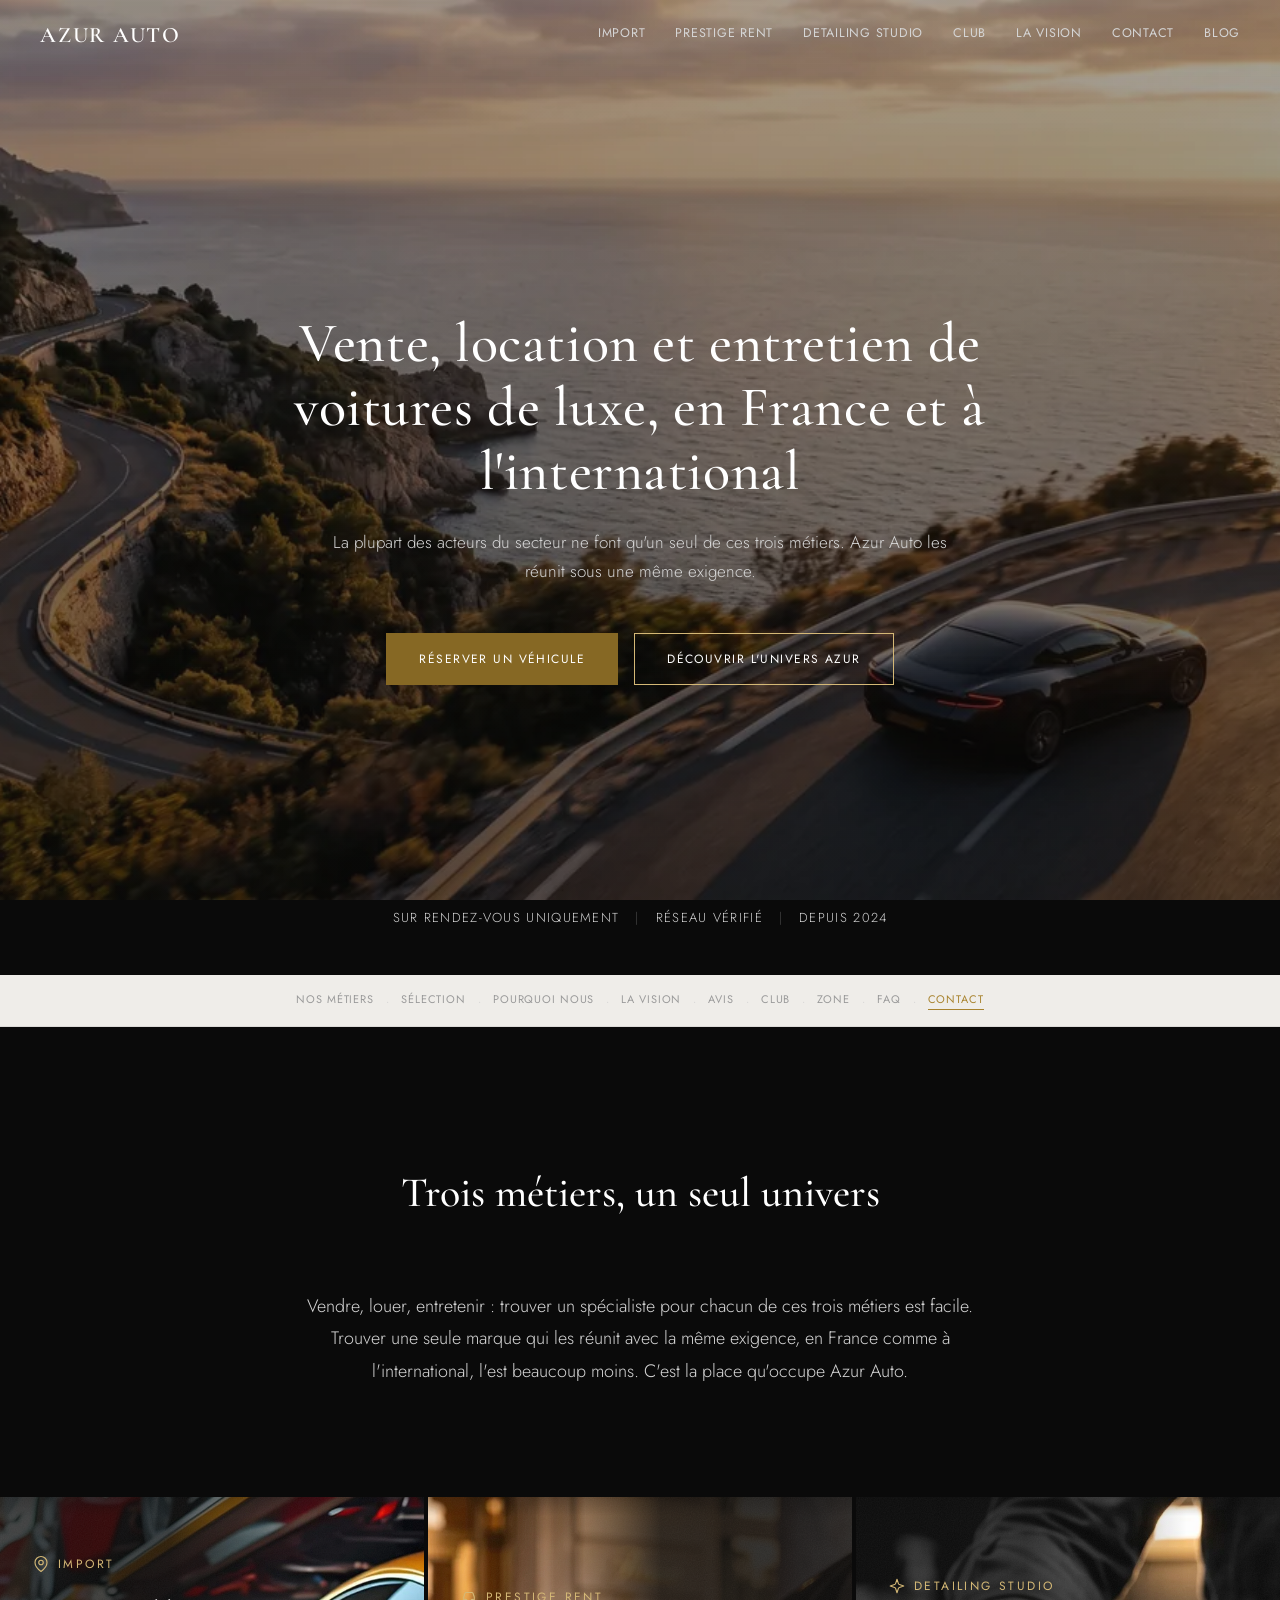
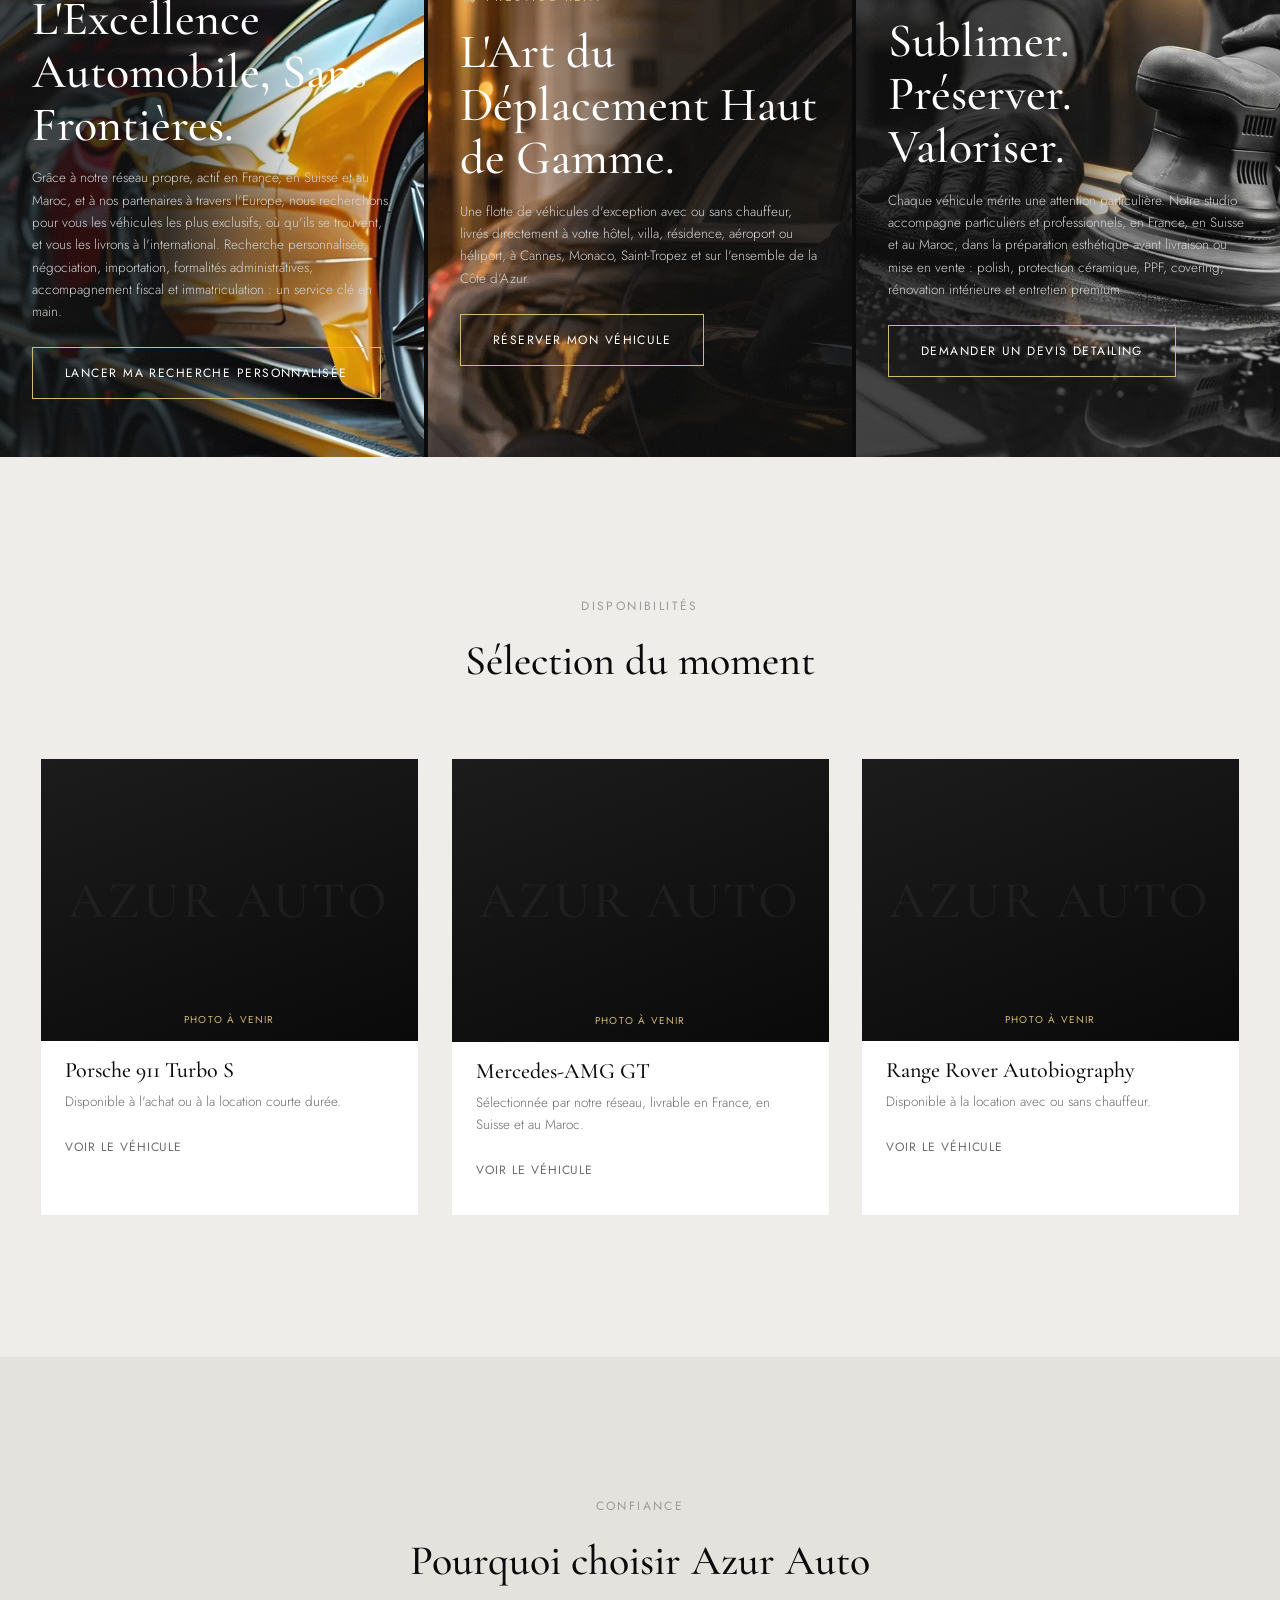
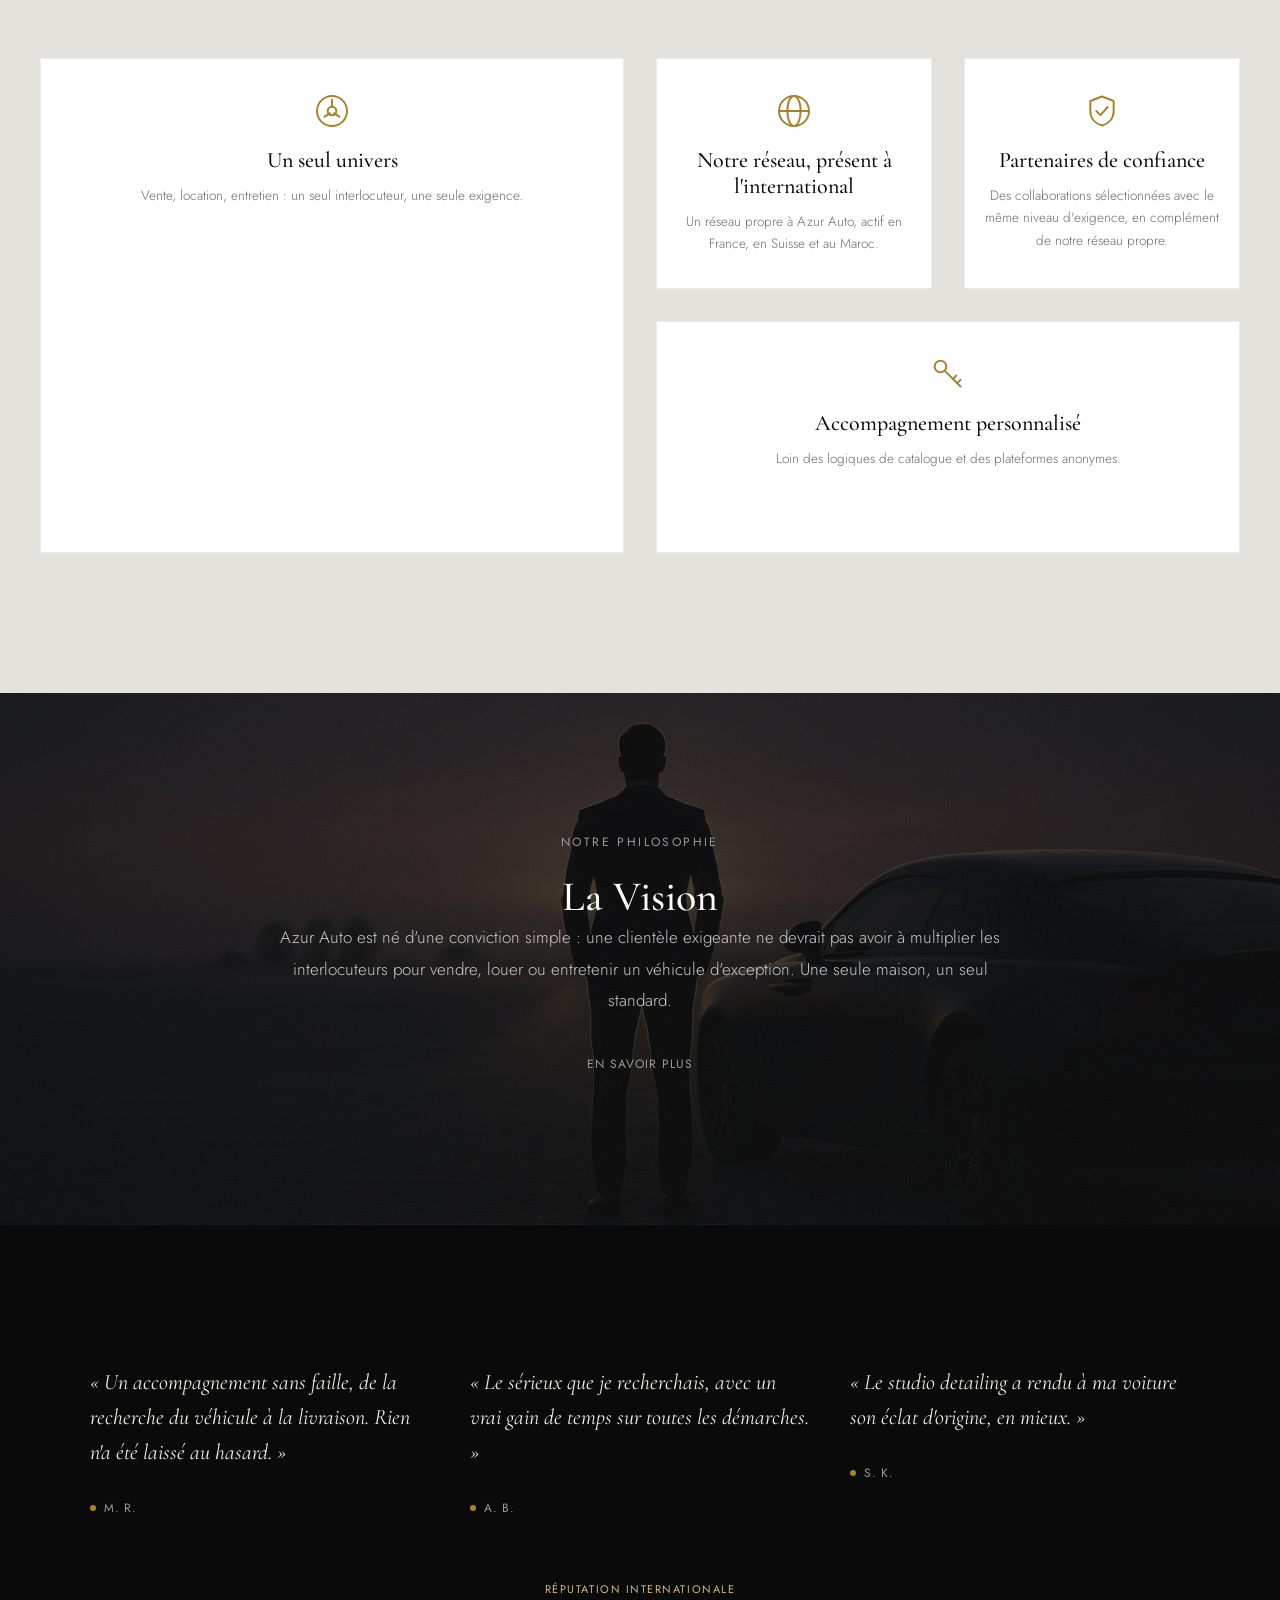
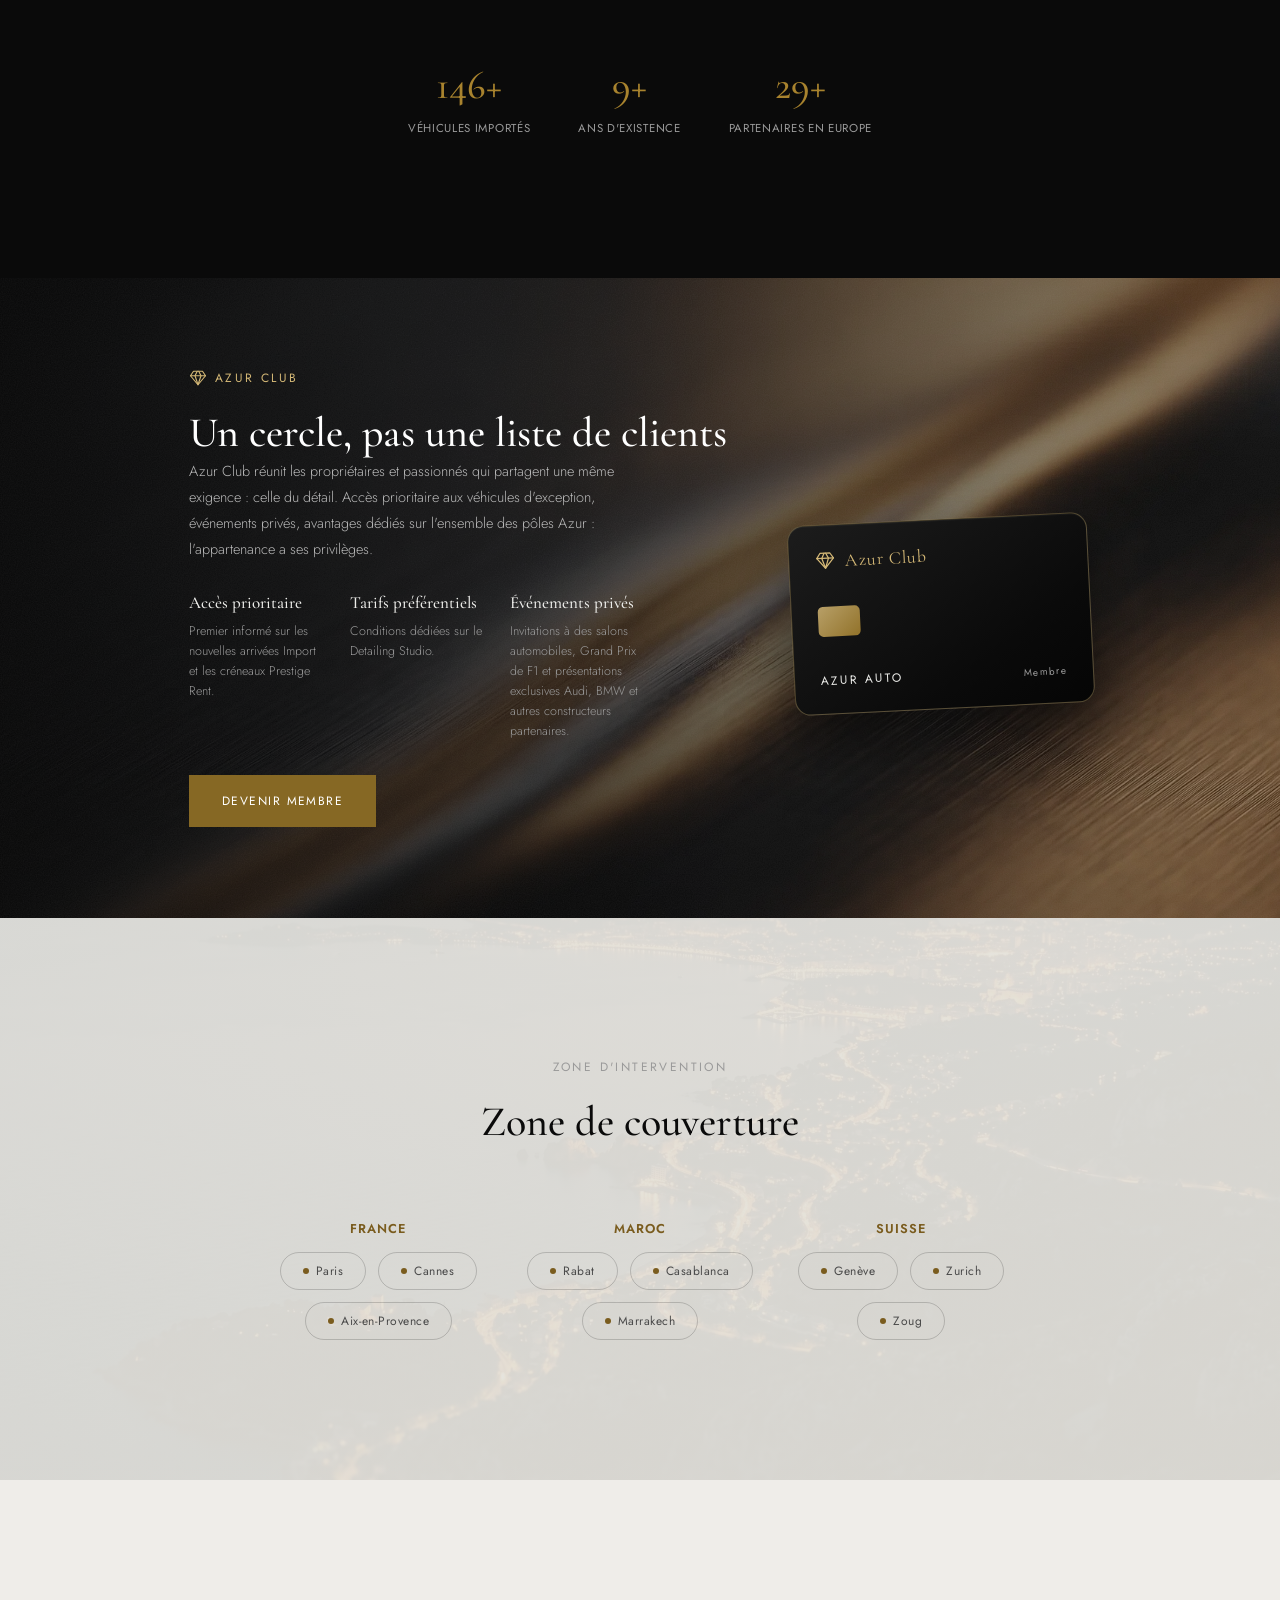
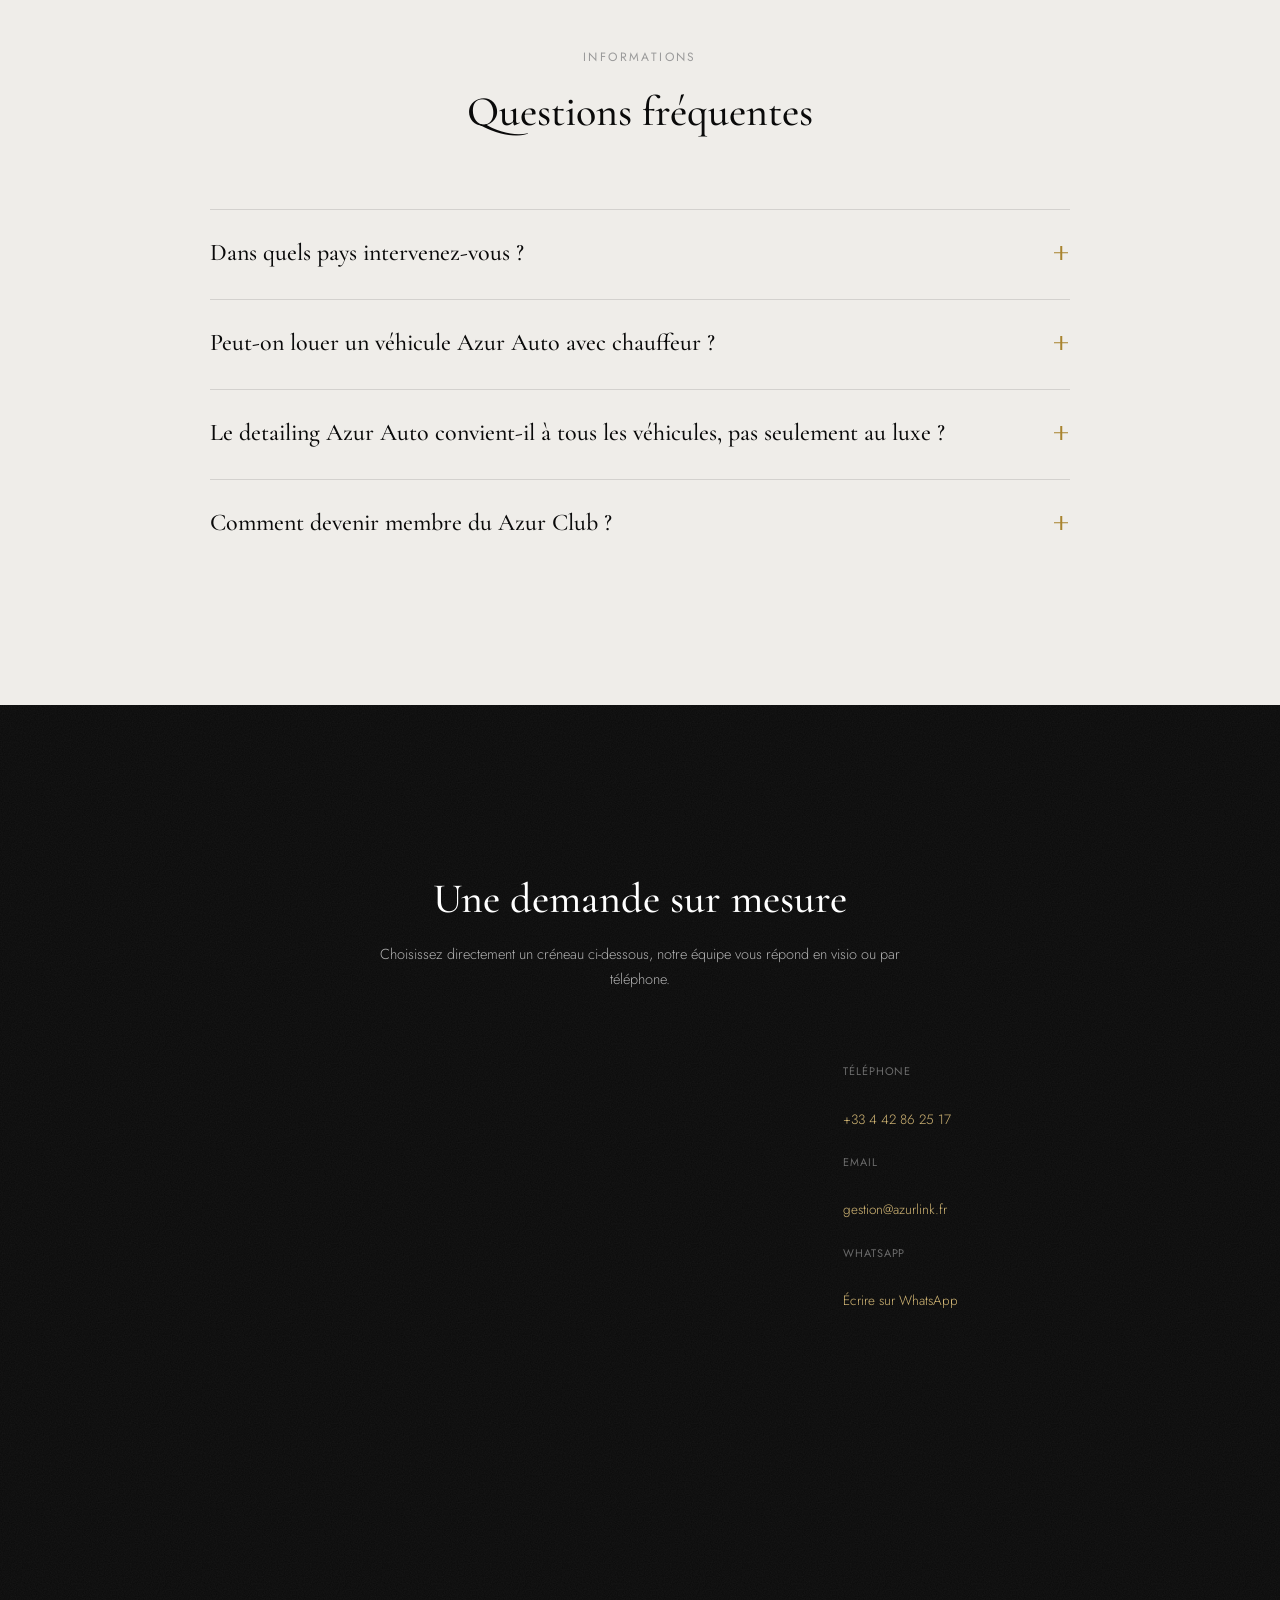
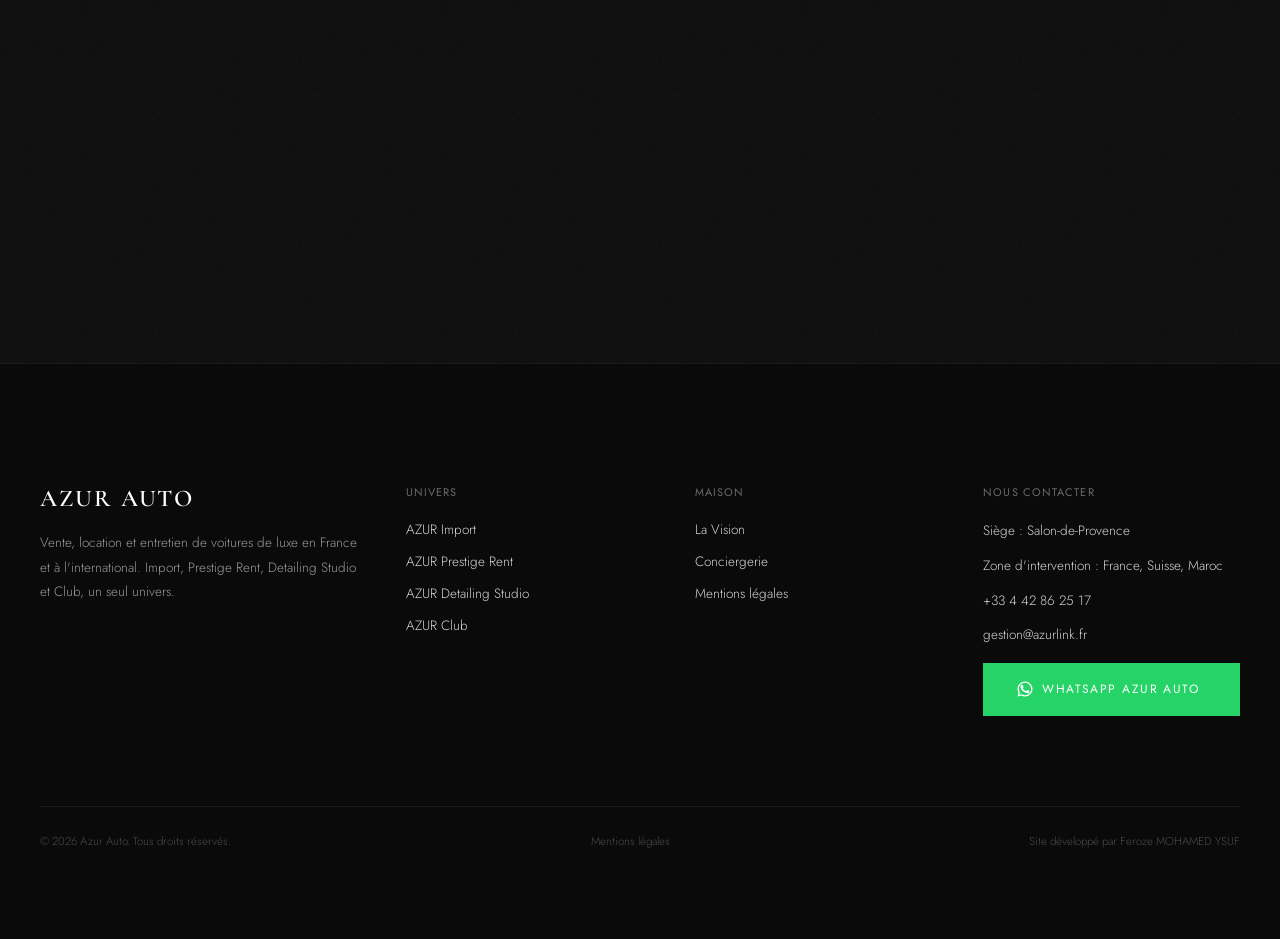
==== site/index.html @ e448a372 "Finalise la section Contact : FAQ, Calendly, structure - Contact.html : corrige la FAQ (HTML + JSON-" ====
<!DOCTYPE html>
<html lang="fr">
<head>
<!-- Google Tag Manager -->
<!-- TODO: remplacer GTM-XXXXXXX par le vrai ID de conteneur une fois le compte GTM créé (voir Phase 5 du document de finalisation) -->
<script>(function(w,d,s,l,i){w[l]=w[l]||[];w[l].push({'gtm.start':
new Date().getTime(),event:'gtm.js'});var f=d.getElementsByTagName(s)[0],
j=d.createElement(s),dl=l!='dataLayer'?'&l='+l:'';j.async=true;j.src=
'https://www.googletagmanager.com/gtm.js?id='+i+dl;f.parentNode.insertBefore(j,f);
})(window,document,'script','dataLayer','GTM-XXXXXXX');</script>
<!-- End Google Tag Manager -->
<meta charset="utf-8">
<meta name="viewport" content="width=device-width, initial-scale=1">
<title>Vente, Location, Detailing Auto de Luxe International | Azur Auto</title>
<meta name="description" content="Azur Auto réunit vente, location et detailing de voitures de luxe en France, en Suisse et au Maroc. Un seul univers, une exigence.">
<!-- TODO: remplacer par le vrai domaine une fois acquis (actuellement l'URL GitHub Pages) -->
<link rel="canonical" href="https://zafrry.github.io/Azur_Auto_Site/">
<meta property="og:type" content="website">
<meta property="og:title" content="Vente, Location, Detailing Auto de Luxe International | Azur Auto">
<meta property="og:description" content="Azur Auto réunit vente, location et detailing de voitures de luxe en France, en Suisse et au Maroc. Un seul univers, une exigence.">
<meta property="og:url" content="https://zafrry.github.io/Azur_Auto_Site/">
<!-- TODO: remplacer par le vrai visuel une fois disponible -->
<meta property="og:image" content="https://zafrry.github.io/Azur_Auto_Site/assets/img/og-cover.webp">
<meta name="twitter:card" content="summary_large_image">
<meta name="twitter:title" content="Vente, Location, Detailing Auto de Luxe International | Azur Auto">
<meta name="twitter:description" content="Azur Auto réunit vente, location et detailing de voitures de luxe en France, en Suisse et au Maroc. Un seul univers, une exigence.">
<meta name="twitter:image" content="https://zafrry.github.io/Azur_Auto_Site/assets/img/og-cover.webp">
<link rel="icon" href="./favicon.ico" sizes="any">
<link rel="icon" type="image/png" sizes="32x32" href="./favicon-32x32.png">
<link rel="icon" type="image/png" sizes="16x16" href="./favicon-16x16.png">
<link rel="apple-touch-icon" sizes="180x180" href="./apple-touch-icon.png">

<!-- préconnexion Calendly : le widget de prise de RDV plus bas sur la page
     est chargé paresseusement (voir main.js), mais établir la connexion tôt
     réduit la latence perçue au moment où il se charge réellement -->
<link rel="preconnect" href="https://assets.calendly.com">
<link rel="preconnect" href="https://calendly.com">
<link rel="preconnect" href="https://fonts.googleapis.com">
<link rel="preconnect" href="https://fonts.gstatic.com" crossorigin>
<link rel="preload" as="style" href="https://fonts.googleapis.com/css2?family=Cormorant+Garamond:wght@400;500;600&family=Jost:wght@300;400;500&display=swap">
<link href="https://fonts.googleapis.com/css2?family=Cormorant+Garamond:wght@400;500;600&family=Jost:wght@300;400;500&display=swap" rel="stylesheet" media="print" onload="this.media='all'">
<noscript><link href="https://fonts.googleapis.com/css2?family=Cormorant+Garamond:wght@400;500;600&family=Jost:wght@300;400;500&display=swap" rel="stylesheet"></noscript>
<link rel="stylesheet" href="./css/styles.css">
<!-- TODO: replace url and sameAs with the real domain and social profiles once available -->
<script type="application/ld+json">
{
  "@context": "https://schema.org",
  "@graph": [
    {
      "@type": "Organization",
      "name": "Azur Auto",
      "url": "https://zafrry.github.io/Azur_Auto_Site/",
      "areaServed": [
        { "@type": "Country", "name": "France" },
        { "@type": "Country", "name": "Suisse" },
        { "@type": "Country", "name": "Maroc" }
      ],
      "telephone": "+33442862517",
      "email": "gestion@azurlink.fr",
      "sameAs": []
    },
    {
      "@type": "Service",
      "name": "Import et vente de voitures de luxe",
      "provider": { "@type": "Organization", "name": "Azur Auto" },
      "areaServed": ["France", "Suisse", "Maroc"]
    },
    {
      "@type": "Service",
      "name": "Location de voitures de luxe",
      "provider": { "@type": "Organization", "name": "Azur Auto" },
      "areaServed": ["France", "Suisse", "Maroc"]
    },
    {
      "@type": "Service",
      "name": "Detailing et protection céramique automobile",
      "provider": { "@type": "Organization", "name": "Azur Auto" },
      "areaServed": ["France", "Suisse", "Maroc"]
    },
    {
      "@type": "FAQPage",
      "mainEntity": [
        {
          "@type": "Question",
          "name": "Dans quels pays intervenez-vous ?",
          "acceptedAnswer": { "@type": "Answer", "text": "Nous intervenons en France, en Suisse et au Maroc. Mais nous pouvons livrer les véhicules dans n'importe quel pays." }
        },
        {
          "@type": "Question",
          "name": "Peut-on louer un véhicule Azur Auto avec chauffeur ?",
          "acceptedAnswer": { "@type": "Answer", "text": "Oui, la flotte Prestige Rent est disponible avec ou sans chauffeur, livrée directement à votre hôtel, villa, résidence, aéroport ou héliport." }
        },
        {
          "@type": "Question",
          "name": "Le detailing Azur Auto convient-il à tous les véhicules, pas seulement au luxe ?",
          "acceptedAnswer": { "@type": "Answer", "text": "Oui, le studio accompagne aussi bien les particuliers que les professionnels, sur tout type de véhicule, pour la préparation esthétique avant vente ou simplement l'entretien premium." }
        },
        {
          "@type": "Question",
          "name": "Comment devenir membre du Azur Club ?",
          "acceptedAnswer": { "@type": "Answer", "text": "En contactant Azur Auto directement. L'adhésion donne accès à des événements privés, essais exclusifs et avantages partenaires réservés aux membres." }
        }
      ]
    }
  ]
}
</script>
</head>
<body class="page-home">
<!-- Google Tag Manager (noscript) -->
<noscript><iframe src="https://www.googletagmanager.com/ns.html?id=GTM-XXXXXXX" height="0" width="0" style="display:none;visibility:hidden"></iframe></noscript>
<!-- End Google Tag Manager (noscript) -->

<!-- HEADER -->
<header class="site-header" id="site-header">
  <div class="site-header__bar">
    <a href="./index.html" class="site-header__logo">AZUR AUTO</a>

    <nav class="site-header__nav" id="site-nav">
      <a href="./Import.html" class="site-header__link">Import</a>
      <a href="./Prestige-Rent.html" class="site-header__link">Prestige Rent</a>
      <a href="./Detailing-Studio.html" class="site-header__link">Detailing Studio</a>
      <a href="./Club.html" class="site-header__link">Club</a>
      <a href="./La-Vision.html" class="site-header__link">La Vision</a>
      <a href="./Contact.html" class="site-header__link">Contact</a>
      <a href="./blog/index.html" class="site-header__link">Blog</a>
    </nav>

    <button class="site-header__burger" id="burger-btn" aria-label="Menu" aria-expanded="false">
      <span></span><span></span><span></span>
    </button>
  </div>

  <div class="site-header__mobile-menu" id="mobile-menu">
    <a href="./Import.html">Import</a>
    <a href="./Prestige-Rent.html">Prestige Rent</a>
    <a href="./Detailing-Studio.html">Detailing Studio</a>
    <a href="./Club.html">Club</a>
    <a href="./La-Vision.html">La Vision</a>
    <a href="./Contact.html">Contact</a>
    <a href="./blog/index.html">Blog</a>
  </div>
</header>

<main>

  <!-- HERO -->
  <section class="hero" id="hero">
    <div class="hero__bg">
      <picture>
        <source media="(max-width: 767px)" srcset="./assets/img/hero-mobile.webp">
        <source media="(max-width: 1439px)" srcset="./assets/img/hero-tablet.webp">
        <img src="./assets/img/hero-desktop.webp" alt="Supercar sur une route côtière au coucher du soleil, Côte d'Azur" class="hero__img">
      </picture>
    </div>
    <div class="hero__scrim"></div>
    <div class="hero__content">
      <h1 class="hero__title">Vente, location et entretien de voitures de luxe, en France et à l'international</h1>
      <p class="hero__subtitle">La plupart des acteurs du secteur ne font qu'un seul de ces trois métiers. Azur Auto les réunit sous une même exigence.</p>
      <div class="hero__cta-group">
        <!-- TODO: à trancher avec Badr — cible "Réserver un véhicule" vers Prestige Rent (par défaut) ou remplacer par "Nous contacter" → Contact.html si l'Import est prioritaire -->
        <a href="./Prestige-Rent.html" class="btn btn--primary">Réserver un véhicule</a>
        <a href="#poles" class="btn btn--outline-gold">Découvrir l'univers AZUR</a>
      </div>
    </div>
  </section>

  <!-- RÉASSURANCE -->
  <section class="reassurance">
    <div class="reassurance__bar">
      <span>Sur rendez-vous uniquement</span>
      <span class="reassurance__sep">|</span>
      <span>Réseau vérifié</span>
      <span class="reassurance__sep">|</span>
      <span>Depuis 2024</span>
    </div>
  </section>

  <!-- SOUS-NAVIGATION -->
  <nav class="subnav" aria-label="Navigation de la page d'accueil">
    <div class="subnav__list">
      <a href="#poles" class="subnav__link">Nos métiers</a>
      <span class="subnav__sep" aria-hidden="true">·</span>
      <a href="#selection" class="subnav__link">Sélection</a>
      <span class="subnav__sep" aria-hidden="true">·</span>
      <a href="#pourquoi" class="subnav__link">Pourquoi nous</a>
      <span class="subnav__sep" aria-hidden="true">·</span>
      <a href="#vision" class="subnav__link">La Vision</a>
      <span class="subnav__sep" aria-hidden="true">·</span>
      <a href="#avis" class="subnav__link">Avis</a>
      <span class="subnav__sep" aria-hidden="true">·</span>
      <a href="#club" class="subnav__link">Club</a>
      <span class="subnav__sep" aria-hidden="true">·</span>
      <a href="#couverture" class="subnav__link">Zone</a>
      <span class="subnav__sep" aria-hidden="true">·</span>
      <a href="#faq" class="subnav__link">FAQ</a>
      <span class="subnav__sep" aria-hidden="true">·</span>
      <a href="#contact" class="subnav__link">Contact</a>
    </div>
  </nav>

  <!-- 3 MÉTIERS : CARROUSEL AUTOMATIQUE -->
  <div id="poles">

    <section class="poles-intro" data-reveal data-reveal-variant="fade-up">
      <div class="section-inner">
        <div class="section-head">
          <h2 class="section-title">Trois métiers, un seul univers</h2>
        </div>
        <p class="poles-intro__text">Vendre, louer, entretenir : trouver un spécialiste pour chacun de ces trois métiers est facile. Trouver une seule marque qui les réunit avec la même exigence, en France comme à l'international, l'est beaucoup moins. C'est la place qu'occupe Azur Auto.</p>
      </div>
    </section>

    <div class="poles-carousel" id="poles-carousel">
      <div class="poles-carousel-viewport">
       <div class="poles-carousel-track" id="poles-carousel-track">

        <section class="pole pole--left">
          <div class="pole__bg">
            <picture>
              <source media="(max-width: 767px)" srcset="./assets/img/import-mobile.webp">
              <img src="./assets/img/import-desktop.webp" alt="Supercar sous housse dans un showroom d'import Azur Auto" class="pole__bg-img" loading="lazy">
            </picture>
          </div>
          <div class="pole__scrim pole__scrim--left"></div>
          <div class="pole__row pole__row--start">
            <div class="pole__content">
              <div class="kicker kicker--gold kicker--icon">
                <svg class="kicker-icon" viewBox="0 0 24 24" fill="none" stroke="currentColor" stroke-width="1.5" stroke-linecap="round" stroke-linejoin="round" aria-hidden="true"><path d="M20 10c0 6-8 12-8 12s-8-6-8-12a8 8 0 0 1 16 0Z"/><circle cx="12" cy="10" r="3"/></svg>
                <span>Import</span>
              </div>
              <h3 class="pole__title">L'Excellence Automobile, Sans Frontières.</h3>
              <p class="pole__desc">Grâce à notre réseau propre, actif en France, en Suisse et au Maroc, et à nos partenaires à travers l'Europe, nous recherchons pour vous les véhicules les plus exclusifs, où qu'ils se trouvent, et vous les livrons à l'international. Recherche personnalisée, négociation, importation, formalités administratives, accompagnement fiscal et immatriculation : un service clé en main.</p>
              <a href="./Import.html" class="btn btn--outline-gold" data-gtm-cta="pole" data-gtm-pole="Import">Lancer ma recherche personnalisée</a>
            </div>
          </div>
        </section>

        <section class="pole pole--right">
          <div class="pole__bg">
            <picture>
              <source media="(max-width: 767px)" srcset="./assets/img/prestige-rent-mobile.webp">
              <img src="./assets/img/prestige-rent-desktop.webp" alt="Voiturier ouvrant la portière d'une berline de luxe devant un hôtel" class="pole__bg-img" loading="lazy">
            </picture>
          </div>
          <div class="pole__scrim pole__scrim--right pole__scrim--strong"></div>
          <div class="pole__row pole__row--end">
            <div class="pole__content">
              <div class="kicker kicker--gold kicker--icon">
                <svg class="kicker-icon" viewBox="0 0 24 24" fill="none" stroke="currentColor" stroke-width="1.5" stroke-linecap="round" stroke-linejoin="round" aria-hidden="true"><path d="M5 17h14v-5l-1.6-4.8A2 2 0 0 0 15.5 6h-7a2 2 0 0 0-1.9 1.2L5 12v5Z"/><circle cx="7.5" cy="17" r="1.8"/><circle cx="16.5" cy="17" r="1.8"/></svg>
                <span>Prestige Rent</span>
              </div>
              <h3 class="pole__title">L'Art du Déplacement Haut de Gamme.</h3>
              <p class="pole__desc">Une flotte de véhicules d'exception avec ou sans chauffeur, livrés directement à votre hôtel, villa, résidence, aéroport ou héliport, à Cannes, Monaco, Saint-Tropez et sur l'ensemble de la Côte d'Azur.</p>
              <a href="./Prestige-Rent.html" class="btn btn--outline-gold" data-gtm-cta="pole" data-gtm-pole="Prestige Rent">Réserver mon véhicule</a>
            </div>
          </div>
        </section>

        <section class="pole pole--left">
          <div class="pole__bg">
            <picture>
              <source media="(max-width: 767px)" srcset="./assets/img/detailing-mobile.webp">
              <img src="./assets/img/detailing-desktop.webp" alt="Polissage et protection céramique d'une carrosserie noire au Detailing Studio Azur Auto" class="pole__bg-img" loading="lazy">
            </picture>
          </div>
          <div class="pole__scrim pole__scrim--left"></div>
          <div class="pole__row pole__row--start">
            <div class="pole__content">
              <div class="kicker kicker--gold kicker--icon">
                <svg class="kicker-icon" viewBox="0 0 24 24" fill="none" stroke="currentColor" stroke-width="1.5" stroke-linecap="round" stroke-linejoin="round" aria-hidden="true"><path d="m12 3-1.9 5.8a2 2 0 0 1-1.3 1.3L3 12l5.8 1.9a2 2 0 0 1 1.3 1.3L12 21l1.9-5.8a2 2 0 0 1 1.3-1.3L21 12l-5.8-1.9a2 2 0 0 1-1.3-1.3Z"/></svg>
                <span>Detailing Studio</span>
              </div>
              <h3 class="pole__title">Sublimer. Préserver. Valoriser.</h3>
              <p class="pole__desc">Chaque véhicule mérite une attention particulière. Notre studio accompagne particuliers et professionnels, en France, en Suisse et au Maroc, dans la préparation esthétique avant livraison ou mise en vente : polish, protection céramique, PPF, covering, rénovation intérieure et entretien premium.</p>
              <a href="./Detailing-Studio.html" class="btn btn--outline-gold" data-gtm-cta="pole" data-gtm-pole="Detailing Studio">Demander un devis detailing</a>
            </div>
          </div>
        </section>

       </div>
       <button type="button" class="poles-carousel-arrow poles-carousel-arrow--prev" aria-label="Métier précédent">
         <svg viewBox="0 0 24 24" fill="none" stroke="currentColor" stroke-width="1.5" stroke-linecap="round" stroke-linejoin="round" aria-hidden="true"><path d="M15 18l-6-6 6-6"/></svg>
       </button>
       <button type="button" class="poles-carousel-arrow poles-carousel-arrow--next" aria-label="Métier suivant">
         <svg viewBox="0 0 24 24" fill="none" stroke="currentColor" stroke-width="1.5" stroke-linecap="round" stroke-linejoin="round" aria-hidden="true"><path d="M9 18l6-6-6-6"/></svg>
       </button>
      </div>
      <div class="poles-carousel-dots" id="poles-carousel-dots" role="group" aria-label="Navigation entre les trois métiers">
        <button type="button" class="poles-carousel-dot is-active" aria-label="Import" aria-current="true"></button>
        <button type="button" class="poles-carousel-dot" aria-label="Prestige Rent" aria-current="false"></button>
        <button type="button" class="poles-carousel-dot" aria-label="Detailing Studio" aria-current="false"></button>
      </div>
    </div>

  </div>

  <!-- SÉLECTION DU MOMENT -->
  <!-- TODO: véhicules, descriptions et liens placeholder, à remplacer par le stock réel -->
  <section class="fleet" id="selection" data-reveal data-reveal-variant="fade-up">
    <div class="section-inner">
      <div class="section-head">
        <div class="kicker kicker--gray">Disponibilités</div>
        <h2 class="section-title">Sélection du moment</h2>
      </div>
      <div class="fleet__grid">
        <div class="fleet__card">
          <div class="fleet__image"><div class="img-placeholder" data-caption="Photo à venir"></div></div>
          <h3 class="fleet__title">Porsche 911 Turbo S</h3>
          <p class="fleet__desc">Disponible à l'achat ou à la location courte durée.</p>
          <a href="./Import.html" class="btn--tertiary">Voir le véhicule</a>
        </div>
        <div class="fleet__card">
          <div class="fleet__image"><div class="img-placeholder" data-caption="Photo à venir"></div></div>
          <h3 class="fleet__title">Mercedes-AMG GT</h3>
          <p class="fleet__desc">Sélectionnée par notre réseau, livrable en France, en Suisse et au Maroc.</p>
          <a href="./Import.html" class="btn--tertiary">Voir le véhicule</a>
        </div>
        <div class="fleet__card">
          <div class="fleet__image"><div class="img-placeholder" data-caption="Photo à venir"></div></div>
          <h3 class="fleet__title">Range Rover Autobiography</h3>
          <p class="fleet__desc">Disponible à la location avec ou sans chauffeur.</p>
          <a href="./Prestige-Rent.html" class="btn--tertiary">Voir le véhicule</a>
        </div>
      </div>
    </div>
  </section>

  <!-- POURQUOI AZUR -->
  <section class="why" id="pourquoi" data-reveal data-reveal-variant="fade-up">
    <div class="section-inner">
      <div class="section-head">
        <div class="kicker kicker--gray">Confiance</div>
        <h2 class="section-title">Pourquoi choisir Azur Auto</h2>
      </div>
      <div class="why__grid">
        <div class="why__item">
          <span class="why__icon" role="img" aria-label="Un seul univers">
            <svg viewBox="0 0 24 24" fill="none" stroke="currentColor" stroke-width="1.2" stroke-linecap="round" stroke-linejoin="round" aria-hidden="true"><circle cx="12" cy="12" r="9"/><circle cx="12" cy="12" r="2.6"/><path d="M12 5.2v4M7.6 15.4l3.1-2M16.4 15.4l-3.1-2"/></svg>
          </span>
          <h3 class="why__title">Un seul univers</h3>
          <p class="why__desc">Vente, location, entretien : un seul interlocuteur, une seule exigence.</p>
        </div>
        <div class="why__item">
          <span class="why__icon" role="img" aria-label="Notre réseau, présent à l'international">
            <svg viewBox="0 0 24 24" fill="none" stroke="currentColor" stroke-width="1.2" stroke-linecap="round" stroke-linejoin="round" aria-hidden="true"><circle cx="12" cy="12" r="9"/><ellipse cx="12" cy="12" rx="4" ry="9"/><line x1="3" y1="12" x2="21" y2="12"/></svg>
          </span>
          <h3 class="why__title">Notre réseau, présent à l'international</h3>
          <p class="why__desc">Un réseau propre à Azur Auto, actif en France, en Suisse et au Maroc.</p>
        </div>
        <div class="why__item">
          <span class="why__icon" role="img" aria-label="Partenaires de confiance">
            <svg viewBox="0 0 24 24" fill="none" stroke="currentColor" stroke-width="1.2" stroke-linecap="round" stroke-linejoin="round" aria-hidden="true"><path d="M12 3.3 19 6v6c0 4.6-3 7.6-7 8.7-4-1.1-7-4.1-7-8.7V6l7-2.7z"/><path d="m8.6 12 2.5 2.5 4.3-4.9"/></svg>
          </span>
          <h3 class="why__title">Partenaires de confiance</h3>
          <p class="why__desc">Des collaborations sélectionnées avec le même niveau d'exigence, en complément de notre réseau propre.</p>
        </div>
        <div class="why__item">
          <span class="why__icon" role="img" aria-label="Accompagnement personnalisé">
            <svg viewBox="0 0 24 24" fill="none" stroke="currentColor" stroke-width="1.2" stroke-linecap="round" stroke-linejoin="round" aria-hidden="true"><circle cx="7.5" cy="7.5" r="3.5"/><line x1="10" y1="10" x2="19.5" y2="19.5"/><line x1="15" y1="15" x2="17" y2="13"/><line x1="17.5" y1="17.5" x2="19.5" y2="15.5"/></svg>
          </span>
          <h3 class="why__title">Accompagnement personnalisé</h3>
          <p class="why__desc">Loin des logiques de catalogue et des plateformes anonymes.</p>
        </div>
      </div>
    </div>
  </section>

  <!-- LA VISION (teaser) -->
  <!-- TODO: texte fondateur placeholder, à remplacer par le vrai texte de Badr -->
  <section class="vision-teaser" id="vision" data-reveal data-reveal-variant="fade-up">
    <div class="section-inner vision-teaser__inner">
      <div class="kicker kicker--gray">Notre philosophie</div>
      <h2 class="section-title section-title--light">La Vision</h2>
      <p class="vision-teaser__text">Azur Auto est né d'une conviction simple : une clientèle exigeante ne devrait pas avoir à multiplier les interlocuteurs pour vendre, louer ou entretenir un véhicule d'exception. Une seule maison, un seul standard.</p>
      <a href="./La-Vision.html" class="btn--tertiary">En savoir plus</a>
    </div>
  </section>

  <!-- PREUVE SOCIALE -->
  <!-- TODO: témoignages, logos partenaires et chiffres clés sont des placeholders, à remplacer par les vrais éléments -->
  <section class="social-proof" id="avis" data-reveal data-reveal-variant="fade-up">
    <div class="section-inner">
      <div class="social-proof__testimonials">
        <blockquote class="social-proof__testimonial">
          <p>« Un accompagnement sans faille, de la recherche du véhicule à la livraison. Rien n'a été laissé au hasard. »</p>
          <cite>M. R.</cite>
        </blockquote>
        <blockquote class="social-proof__testimonial">
          <p>« Le sérieux que je recherchais, avec un vrai gain de temps sur toutes les démarches. »</p>
          <cite>A. B.</cite>
        </blockquote>
        <blockquote class="social-proof__testimonial">
          <p>« Le studio detailing a rendu à ma voiture son éclat d'origine, en mieux. »</p>
          <cite>S. K.</cite>
        </blockquote>
      </div>

      <div class="social-proof__partners">
        <span class="social-proof__partner-tag">Réputation internationale</span>
      </div>

      <div class="social-proof__stats">
        <div class="social-proof__stat">
          <span class="social-proof__stat-number" data-target="150">0+</span>
          <span class="social-proof__stat-label">véhicules importés</span>
        </div>
        <div class="social-proof__stat">
          <span class="social-proof__stat-number" data-target="10">0+</span>
          <span class="social-proof__stat-label">ans d'existence</span>
        </div>
        <div class="social-proof__stat">
          <span class="social-proof__stat-number" data-target="30">0+</span>
          <span class="social-proof__stat-label">partenaires en Europe</span>
        </div>
      </div>
    </div>
  </section>

  <!-- CLUB (section fusionnée : teaser + conversion) -->
  <section class="club-teaser" id="club" data-reveal data-reveal-variant="fade-up">
    <div class="club-teaser__bg" id="club-teaser-bg">
      <picture>
        <source media="(max-width: 767px)" srcset="./assets/img/club-titanium-mobile.webp">
        <img src="./assets/img/club-titanium-desktop.webp" alt="Détail titane évoquant l'identité Azur Club" class="club-teaser__bg-img" loading="lazy">
      </picture>
    </div>
    <div class="club-teaser__scrim"></div>
    <div class="club-teaser__sweep"></div>
    <div class="club-teaser__inner">
      <div class="club-teaser__text">
        <div class="kicker kicker--gold kicker--icon">
          <svg class="kicker-icon" viewBox="0 0 24 24" fill="none" stroke="currentColor" stroke-width="1.5" stroke-linecap="round" stroke-linejoin="round" aria-hidden="true"><path d="M6 3h12l4 6-10 12L2 9Z"/><path d="M11 3 8 9l4 12 4-12-3-6"/><path d="M2 9h20"/></svg>
          <span>Azur Club</span>
        </div>
        <h2 class="section-title section-title--light">Un cercle, pas une liste de clients</h2>
        <p class="club-teaser__desc">Azur Club réunit les propriétaires et passionnés qui partagent une même exigence : celle du détail. Accès prioritaire aux véhicules d'exception, événements privés, avantages dédiés sur l'ensemble des pôles Azur : l'appartenance a ses privilèges.</p>
        <div class="club-teaser__avantages">
          <div class="club-teaser__avantage">
            <h3>Accès prioritaire</h3>
            <p>Premier informé sur les nouvelles arrivées Import et les créneaux Prestige Rent.</p>
          </div>
          <div class="club-teaser__avantage">
            <h3>Tarifs préférentiels</h3>
            <p>Conditions dédiées sur le Detailing Studio.</p>
          </div>
          <div class="club-teaser__avantage">
            <h3>Événements privés</h3>
            <p>Invitations à des salons automobiles, Grand Prix de F1 et présentations exclusives Audi, BMW et autres constructeurs partenaires.</p>
          </div>
        </div>
        <a href="./Club.html" class="btn btn--primary btn--club">Devenir membre</a>
      </div>
      <div class="club-teaser__card" id="club-teaser-card" aria-hidden="true">
        <div class="club-teaser__card-top">
          <svg viewBox="0 0 24 24" fill="none" stroke="currentColor" stroke-width="1.5" stroke-linecap="round" stroke-linejoin="round" aria-hidden="true"><path d="M6 3h12l4 6-10 12L2 9Z"/><path d="M11 3 8 9l4 12 4-12-3-6"/><path d="M2 9h20"/></svg>
          <span>Azur Club</span>
        </div>
        <div class="club-teaser__card-chip"></div>
        <div class="club-teaser__card-bottom">
          <span class="club-teaser__card-brand">AZUR AUTO</span>
          <span class="club-teaser__card-tier">Membre</span>
        </div>
      </div>
    </div>
  </section>

  <!-- ZONE DE COUVERTURE -->
  <section class="coverage" id="couverture" data-reveal data-reveal-variant="fade-up">
    <div class="section-inner">
      <div class="section-head">
        <div class="kicker kicker--gray">Zone d'intervention</div>
        <h2 class="section-title">Zone de couverture</h2>
      </div>
      <div class="coverage__groups">
        <div class="coverage__group">
          <h3 class="coverage__country">France</h3>
          <div class="coverage__tags">
            <span class="coverage__tag">Paris</span>
            <span class="coverage__tag">Cannes</span>
            <span class="coverage__tag">Aix-en-Provence</span>
          </div>
        </div>
        <div class="coverage__group">
          <h3 class="coverage__country">Maroc</h3>
          <div class="coverage__tags">
            <span class="coverage__tag">Rabat</span>
            <span class="coverage__tag">Casablanca</span>
            <span class="coverage__tag">Marrakech</span>
          </div>
        </div>
        <div class="coverage__group">
          <h3 class="coverage__country">Suisse</h3>
          <div class="coverage__tags">
            <span class="coverage__tag">Genève</span>
            <span class="coverage__tag">Zurich</span>
            <span class="coverage__tag">Zoug</span>
          </div>
        </div>
      </div>
    </div>
  </section>

  <!-- FAQ -->
  <section class="faq" id="faq" data-reveal data-reveal-variant="fade-up">
    <div class="section-inner">
      <div class="section-head">
        <div class="kicker kicker--gray">Informations</div>
        <h2 class="section-title">Questions fréquentes</h2>
      </div>
      <div class="faq__list">
        <div class="faq__item">
          <h3><button type="button" class="faq__question" aria-expanded="false">Dans quels pays intervenez-vous ?<span class="faq__icon" aria-hidden="true"></span></button></h3>
          <div class="faq__answer"><div><p>Nous intervenons en France, en Suisse et au Maroc. Mais nous pouvons livrer les véhicules dans n'importe quel pays.</p></div></div>
        </div>
        <div class="faq__item">
          <h3><button type="button" class="faq__question" aria-expanded="false">Peut-on louer un véhicule Azur Auto avec chauffeur ?<span class="faq__icon" aria-hidden="true"></span></button></h3>
          <div class="faq__answer"><div><p>Oui, la flotte Prestige Rent est disponible avec ou sans chauffeur, livrée directement à votre hôtel, villa, résidence, aéroport ou héliport.</p></div></div>
        </div>
        <div class="faq__item">
          <h3><button type="button" class="faq__question" aria-expanded="false">Le detailing Azur Auto convient-il à tous les véhicules, pas seulement au luxe ?<span class="faq__icon" aria-hidden="true"></span></button></h3>
          <div class="faq__answer"><div><p>Oui, le studio accompagne aussi bien les particuliers que les professionnels, sur tout type de véhicule, pour la préparation esthétique avant vente ou simplement l'entretien premium.</p></div></div>
        </div>
        <div class="faq__item">
          <h3><button type="button" class="faq__question" aria-expanded="false">Comment devenir membre du Azur Club ?<span class="faq__icon" aria-hidden="true"></span></button></h3>
          <div class="faq__answer"><div><p>En contactant Azur Auto directement. L'adhésion donne accès à des événements privés, essais exclusifs et avantages partenaires réservés aux membres.</p></div></div>
        </div>
      </div>
    </div>
  </section>

  <!-- CONTACT -->
  <!-- TODO: brancher form.action sur un vrai endpoint Formspree (compte à créer côté client) -->
  <section class="contact" id="contact" data-reveal data-reveal-variant="fade-up">
    <div class="section-inner">
      <div class="section-head">
        <h2 class="section-title section-title--light">Une demande sur mesure</h2>
        <p class="contact__subtitle">Choisissez directement un créneau ci-dessous, notre équipe vous répond en visio ou par téléphone.</p>
      </div>

      <div class="contact__layout">
        <!-- Calendly inline widget begin — widget.js chargé paresseusement au scroll,
           voir la section "Calendly" de main.js (performance) -->
        <div class="calendly-inline-widget" data-url="https://calendly.com/azurautogestion/des-questions?hide_event_type_details=1&hide_gdpr_banner=1&background_color=0a0a0a&text_color=efede9&primary_color=a8832e&utm_source=site&utm_medium=widget&utm_campaign=home" style="min-width:320px;height:700px;"></div>
        <!-- Calendly inline widget end -->

        <div class="contact__direct">
          <p><strong>Téléphone</strong><br><a href="tel:+33442862517">+33 4 42 86 25 17</a></p>
          <p><strong>Email</strong><br><a href="mailto:gestion@azurlink.fr">gestion@azurlink.fr</a></p>
          <p><strong>WhatsApp</strong><br><a href="https://wa.me/message/52FBS44XYKP5H1">Écrire sur WhatsApp</a></p>
        </div>
      </div>
    </div>
  </section>

</main>

<!-- FOOTER -->
<footer class="site-footer">
  <div class="site-footer__grid">
    <div>
      <div class="site-footer__brand">AZUR AUTO</div>
      <p class="site-footer__desc">Vente, location et entretien de voitures de luxe en France et à l'international. Import, Prestige Rent, Detailing Studio et Club, un seul univers.</p>
    </div>

    <div>
      <div class="site-footer__col-title">Univers</div>
      <div class="site-footer__links">
        <a href="./Import.html">AZUR Import</a>
        <a href="./Prestige-Rent.html">AZUR Prestige Rent</a>
        <a href="./Detailing-Studio.html">AZUR Detailing Studio</a>
        <a href="./Club.html">AZUR Club</a>
      </div>
    </div>

    <div>
      <div class="site-footer__col-title">Maison</div>
      <div class="site-footer__links">
        <a href="./La-Vision.html">La Vision</a>
        <a href="./Contact.html">Conciergerie</a>
        <a href="./mentions-legales.html">Mentions légales</a>
      </div>
    </div>

    <div>
      <h2 class="site-footer__col-title">Nous contacter</h2>
      <div class="site-footer__contact">
        <div>Siège : Salon-de-Provence</div>
        <div>Zone d'intervention : France, Suisse, Maroc</div>
        <div>+33 4 42 86 25 17</div>
        <div>gestion@azurlink.fr</div>
        <a href="https://wa.me/message/52FBS44XYKP5H1" class="btn btn--whatsapp site-footer__whatsapp"><svg viewBox="0 0 24 24" fill="currentColor" aria-hidden="true"><path d="M12.004 2.003c-5.514 0-9.997 4.483-9.997 9.997 0 1.762.462 3.485 1.34 4.996l-1.398 5.107 5.234-1.372a9.96 9.96 0 0 0 4.82 1.229h.001c5.514 0 9.997-4.483 9.997-9.997 0-2.67-1.04-5.182-2.928-7.07a9.936 9.936 0 0 0-7.069-2.89zm0 18.19a8.19 8.19 0 0 1-4.166-1.139l-.299-.177-3.106.815.83-3.028-.194-.31a8.18 8.18 0 0 1-1.254-4.358c0-4.523 3.68-8.203 8.203-8.203 2.19 0 4.25.853 5.798 2.402a8.144 8.144 0 0 1 2.404 5.801c-.001 4.523-3.681 8.197-8.216 8.197z"/><path d="M17.472 14.382c-.297-.149-1.758-.867-2.03-.967-.273-.099-.471-.148-.67.15-.197.297-.767.966-.94 1.164-.173.199-.347.223-.644.075-.297-.15-1.255-.463-2.39-1.475-.883-.788-1.48-1.761-1.653-2.059-.173-.297-.018-.458.13-.606.134-.133.298-.347.446-.52.149-.174.198-.298.298-.497.099-.198.05-.371-.025-.52-.075-.149-.669-1.612-.916-2.207-.242-.579-.487-.5-.669-.51-.173-.008-.371-.01-.57-.01-.198 0-.52.074-.792.372-.272.297-1.04 1.016-1.04 2.479 0 1.462 1.065 2.875 1.213 3.074.149.198 2.096 3.2 5.077 4.487.709.306 1.262.489 1.694.625.712.227 1.36.195 1.871.118.571-.085 1.758-.719 2.006-1.413.248-.694.248-1.289.173-1.413-.074-.124-.272-.198-.57-.347z"/></svg>WhatsApp Azur Auto</a>
      </div>
    </div>
  </div>

  <div class="site-footer__bottom">
    <div>© 2026 Azur Auto. Tous droits réservés.</div>
    <a href="./mentions-legales.html">Mentions légales</a>
    <div class="site-footer__credit">Site développé par Feroze MOHAMED YSUF</div>
  </div>
</footer>

<!-- CONTACT RAPIDE FLOTTANT -->
<a href="https://wa.me/message/52FBS44XYKP5H1" class="whatsapp-float" aria-label="Discuter maintenant sur WhatsApp">
  <svg viewBox="0 0 24 24" fill="currentColor" aria-hidden="true"><path d="M12.004 2.003c-5.514 0-9.997 4.483-9.997 9.997 0 1.762.462 3.485 1.34 4.996l-1.398 5.107 5.234-1.372a9.96 9.96 0 0 0 4.82 1.229h.001c5.514 0 9.997-4.483 9.997-9.997 0-2.67-1.04-5.182-2.928-7.07a9.936 9.936 0 0 0-7.069-2.89zm0 18.19a8.19 8.19 0 0 1-4.166-1.139l-.299-.177-3.106.815.83-3.028-.194-.31a8.18 8.18 0 0 1-1.254-4.358c0-4.523 3.68-8.203 8.203-8.203 2.19 0 4.25.853 5.798 2.402a8.144 8.144 0 0 1 2.404 5.801c-.001 4.523-3.681 8.197-8.216 8.197z"/><path d="M17.472 14.382c-.297-.149-1.758-.867-2.03-.967-.273-.099-.471-.148-.67.15-.197.297-.767.966-.94 1.164-.173.199-.347.223-.644.075-.297-.15-1.255-.463-2.39-1.475-.883-.788-1.48-1.761-1.653-2.059-.173-.297-.018-.458.13-.606.134-.133.298-.347.446-.52.149-.174.198-.298.298-.497.099-.198.05-.371-.025-.52-.075-.149-.669-1.612-.916-2.207-.242-.579-.487-.5-.669-.51-.173-.008-.371-.01-.57-.01-.198 0-.52.074-.792.372-.272.297-1.04 1.016-1.04 2.479 0 1.462 1.065 2.875 1.213 3.074.149.198 2.096 3.2 5.077 4.487.709.306 1.262.489 1.694.625.712.227 1.36.195 1.871.118.571-.085 1.758-.719 2.006-1.413.248-.694.248-1.289.173-1.413-.074-.124-.272-.198-.57-.347z"/></svg>
  <span class="whatsapp-float__label">Discuter maintenant</span>
</a>

<script src="./js/main.js"></script>
</body>
</html>
---- site/css/styles.css ----
/* ==========================================================================
   AZUR AUTO — Accueil
   Palette : noir #0a0a0a / blanc / gris chaud #EFEDE9 / accent or #A8832E-#D4B876
   Typo : Cormorant Garamond (titres) + Jost (texte, nav)
   ========================================================================== */

:root {
  --black: #0a0a0a;
  --gray-bg: #EFEDE9;
  --gray-bg-alt: #E4E2DC;
  --gold-solid: #A8832E;
  --gold-light: #D4B876;

  /* fusion des teintes proches historiquement codées en dur (voir Phase 2
     du document de finalisation). Certaines variantes NE SONT PAS fusionnées
     ici malgré des noms de groupe suggérés au départ, parce qu'elles jouent
     un rôle visuel distinct et qu'une fusion aurait cassé un contraste ou un
     dégradé existant — voir commentaires sur place à chaque exception :
     #050505 (point final d'un dégradé, doit rester plus sombre que le
     départ), #755B20 (état hover de .btn--primary, doit rester plus sombre
     que le repos #866824) et #7a5c1e (.coverage__country, contexte propre,
     sans lien avec l'état hover d'un bouton). */
  --white: #ffffff;
  --gray-1: #4a4a4a;   /* fusionne #4a4a4a/#5a5a5a/#3a3a3a : texte gris atténué, même rôle partout */
  --gray-2: #6b6b6b;   /* fusionne #6b6b6b/#6a6a6a */
  --gray-3: #9a9a9a;   /* fusionne #9a9a9a/#8a8a8a */
  --gray-4: #d5d5d5;   /* fusionne #d5d5d5/#d0d0d0/#d5d3cc/#e6e6e6/#e5e5e5 */
  --black-alt: #1c1c1c; /* fusionne #1c1c1c/#1e1e1e (2 unités d'écart, imperceptible) */
  --gold-dark: #866824; /* état repos de .btn--primary, contraste 5.22:1 vérifié — ne pas fusionner avec le hover */

  /* Breakpoints du projet (Phase 2 du document de finalisation) — ne pas
     introduire de nouvelle valeur de @media sans l'ajouter ici :
       mobile   : max-width: 600px
       tablette : 601px – 1024px
       desktop  : min-width: 1025px
     Les variables --header-nav-breakpoint/--layout-breakpoint qui existaient
     ici ont été retirées : déclarées mais jamais consommées via var() (les
     media queries ne peuvent pas interpoler une custom property), elles
     n'avaient donc aucun effet réel — ce commentaire les remplace comme
     unique source de vérité. La plupart des @media du fichier ont déjà été
     consolidés sur ces 3 paliers (601px, 1024px/1025px, 600px). Quelques
     valeurs restent volontairement en dehors du système : 901px/769px/767px
     (paliers dominants utilisés par dizaines de règles de mise en page,
     consolidation à fort risque de régression sans campagne de test dédiée),
     1199px (bascule nav desktop → burger menu, idem), 1150px et 1400px
     (seuils fins propres au club-teaser, déjà documentés sur place), 480px
     (retouche fine mobile). */

  /* échelle de timing unique (Phase 2 du document de finalisation) : 4
     paliers de durée + la courbe déjà utilisée 23 fois dans le fichier,
     érigée en référence officielle. 3 transitions "signature" restent en
     dehors de cette échelle, documentées à leur emplacement plutôt que
     forcées dans le palier le plus proche (elles perdraient leur rythme
     volontairement long/dramatique) : le slide du carrousel "Trois métiers"
     (1.2s, courbe cubic-bezier(0.83,0,0.17,1) déjà justifiée en commentaire),
     le reflet lumineux du club-teaser (1.4s) et le tracé de la ligne de
     progression "Le parcours" sur Import (1.1s). */
  --ease-signature: cubic-bezier(0.16,1,0.3,1);
  --duration-fast: 0.2s;
  --duration-base: 0.3s;
  --duration-slow: 0.5s;
  --duration-slower: 0.8s;

  /* échelle d'espacement unique — toute marge/padding fin (interne à un
     bloc, pas le rythme macro entre grandes sections) doit piocher dans
     cette liste plutôt que d'introduire une valeur en dur */
  --space-1: 4px;
  --space-2: 8px;
  --space-3: 12px;
  --space-4: 16px;
  --space-5: 24px;
  --space-6: 32px;
  --space-7: 48px;
  --space-8: 64px;

  /* grain léger réutilisé sur les sections sombres de l'accueil (page.page-home
     uniquement) pour éviter l'effet "aplat" — bruit blanc à très faible alpha,
     pensé pour être posé en couche supplémentaire d'un background-image existant */
  --grain: url("data:image/svg+xml,%3Csvg xmlns='http://www.w3.org/2000/svg' width='180' height='180'%3E%3Cfilter id='n'%3E%3CfeTurbulence type='fractalNoise' baseFrequency='0.85' numOctaves='2' stitchTiles='stitch'/%3E%3CfeColorMatrix type='matrix' values='0 0 0 0 1 0 0 0 0 1 0 0 0 0 1 0 0 0 0.05 0'/%3E%3C/filter%3E%3Crect width='100%25' height='100%25' filter='url(%23n)'/%3E%3C/svg%3E");
}

/* Filet de sécurité global : toute transition/animation non couverte par une
   règle prefers-reduced-motion dédiée plus bas est aussi neutralisée ici. */
@media (prefers-reduced-motion: reduce) {
  *, *::before, *::after {
    animation-duration: 0.01ms !important;
    animation-iteration-count: 1 !important;
    transition-duration: 0.01ms !important;
    scroll-behavior: auto !important;
  }
}

* { box-sizing: border-box; }

html, body {
  margin: 0;
  padding: 0;
  background: var(--gray-bg);
  font-family: 'Jost', sans-serif;
  -webkit-font-smoothing: antialiased;
}

a { color: inherit; }

/* -------------------- shared bits -------------------- */

.kicker {
  font-family: 'Jost', sans-serif;
  font-size: 12px;
  font-weight: 400;
  letter-spacing: 0.2em;
  text-transform: uppercase;
  margin-bottom: 20px;
}
.kicker--gold { color: var(--gold-light); }
.kicker--gray { color: var(--gray-3); }
.kicker--icon {
  display: flex;
  align-items: center;
  gap: 8px;
}
.kicker-icon {
  width: 18px;
  height: 18px;
  flex-shrink: 0;
}

.section-title {
  font-family: 'Cormorant Garamond', serif;
  font-weight: 500;
  margin: 0;
  color: var(--black);
  font-size: 30px;
}
.section-title--light { color: var(--white); }

.section-subtitle {
  font-size: 14.5px;
  line-height: 1.7;
  color: var(--gray-2);
  font-weight: 300;
  max-width: 560px;
  /* margin auto : sans ça, le paragraphe (largeur bridée à 560px) reste
     collé au bord gauche de .section-head au lieu d'être centré sous le
     titre, alors que .section-head force déjà text-align:center — même
     centrage que .contact__subtitle, qui l'a déjà. */
  margin: var(--space-4) auto 0;
}

@media (min-width: 901px) {
  .section-title { font-size: 42px; }
}

.section-inner { max-width: 1520px; margin: 0 auto; }

.section-head {
  text-align: center;
  margin-bottom: 44px;
}
@media (min-width: 901px) {
  .section-head { margin-bottom: 72px; }
}

.btn {
  text-decoration: none;
  display: inline-block;
  font-family: 'Jost', sans-serif;
  font-size: 12px;
  font-weight: 400;
  letter-spacing: 0.12em;
  text-transform: uppercase;
  padding: var(--space-4) var(--space-6);
  background: transparent;
  cursor: pointer;
  appearance: none;
  transition: background var(--duration-base) ease, border-color var(--duration-base) ease, color var(--duration-base) ease, transform var(--duration-fast) ease-out;
}
.btn:hover { transform: scale(1.03); }
@media (prefers-reduced-motion: reduce) {
  .btn:hover { transform: none; }
}
.btn--outline-gold {
  color: var(--white);
  border: 1.5px solid var(--gold-light);
}
.btn--outline-gold:hover {
  background: var(--gold-solid);
  border-color: var(--gold-solid);
}

/* CTA WhatsApp : couleur/logo de marque WhatsApp plutôt que le traitement
   doré des autres boutons du site — un bouton WhatsApp doit rester
   identifiable au premier coup d'œil, indépendamment de la charte Azur Auto. */
.btn--whatsapp {
  display: inline-flex;
  align-items: center;
  gap: var(--space-2);
  color: var(--white);
  background: #25D366;
  border: 1.5px solid #25D366;
}
.btn--whatsapp:hover {
  background: #1FAF57;
  border-color: #1FAF57;
}
.btn--whatsapp svg { width: 18px; height: 18px; flex-shrink: 0; }

/* variante de .btn--outline-gold pour fond clair (texte blanc illisible sur
   page-section clair) — ex. La Vision, CTA hors hero sur fond blanc/gris clair */
.btn--outline-dark {
  color: var(--black);
  border: 1.5px solid var(--black);
}
.btn--outline-dark:hover {
  background: var(--black);
  color: var(--white);
}

/* Niveau 1 — primaire : action de conversion macro-objectif (hero, Club dédié) */
/* --gold-solid sur fond blanc de texte ne passe pas WCAG AA (3.53:1) ;
   --gold-dark assombrit juste assez pour atteindre 5.22:1 avec du texte blanc. */
.btn--primary {
  color: var(--white);
  background: var(--gold-dark);
  border: 1.5px solid var(--gold-dark);
}
/* volontairement non fusionné avec --gold-dark (Phase 2) : c'est l'état
   hover, plus sombre que le repos pour donner un vrai retour au survol —
   les deux doivent rester distincts. */
.btn--primary:hover {
  background: #755B20;
  border-color: #755B20;
}

/* CTA "Devenir membre" : le plus exclusif du site, traitement différent —
   une bordure dorée qui se dessine au survol plutôt que le scale générique */
.btn--club {
  position: relative;
  overflow: visible;
}
.btn--club:hover {
  transform: none;
}
.btn--club::before {
  content: '';
  position: absolute;
  inset: -1px;
  border: 1px solid var(--gold-light);
  clip-path: inset(0 100% 100% 0);
  transition: clip-path var(--duration-slow) ease-out;
  pointer-events: none;
}
.btn--club:hover::before {
  clip-path: inset(0 0 0 0);
}
@media (prefers-reduced-motion: reduce) {
  .btn--club::before { transition: none; }
}

/* Niveau 3 — tertiaire : découverte, pas de transaction (Care, Club dans la grille) */
.btn--tertiary {
  position: relative;
  display: inline-block;
  text-decoration: none;
  color: var(--gray-3);
  font-size: 12px;
  font-weight: 400;
  letter-spacing: 0.08em;
  text-transform: uppercase;
  padding: 8px 0;
  background: none;
  border: none;
  transition: color var(--duration-fast) ease;
}
.btn--tertiary:hover {
  color: var(--gold-light);
}
/* soulignement qui se dessine au survol plutôt qu'un trait statique —
   signature répétée sur tous les liens texte du site */
.btn--tertiary::after {
  content: '';
  display: block;
  height: 1px;
  width: 0;
  margin-top: 3px;
  background: currentColor;
  transition: width var(--duration-base) ease-out;
}
.btn--tertiary:hover::after {
  width: 100%;
}
@media (prefers-reduced-motion: reduce) {
  .btn--tertiary::after { transition: none; }
}
/* var(--gray-3) passe l'AA sur fond noir (7.04:1) mais pas sur fond clair (2.41:1) ;
   var(--gray-2) (déjà utilisé pour le texte muet sur fond clair ailleurs) passe à 4.56:1. */
.fleet__card .btn--tertiary {
  color: var(--gray-2);
}
.fleet__card .btn--tertiary:hover {
  color: var(--gold-solid);
}

.link-underline {
  text-decoration: none;
  color: var(--white);
  border-bottom: 1.5px solid var(--gold-light);
  font-size: 12.5px;
  font-weight: 400;
  letter-spacing: 0.08em;
  text-transform: uppercase;
  padding-bottom: 6px;
  display: inline-block;
  transition: color var(--duration-fast) ease, border-color var(--duration-fast) ease;
}
.link-underline:hover {
  color: var(--gold-light);
  border-color: var(--white);
}
/* variante pour usage sur fond clair (--gray-bg / --gray-bg-alt) */
.link-underline--dark {
  color: var(--gold-solid);
  border-color: var(--gold-solid);
}
.link-underline--dark:hover {
  color: var(--black);
  border-color: var(--black);
}

.cta-link-wrap { text-align: center; margin-top: 48px; }

/* -------------------- image placeholder -------------------- */

/* Etat volontaire en attendant les vraies photos : dégradé sombre + nom de la
   marque en filigrane serif (plutôt qu'un hachurage qui lit comme une image
   cassée), légende en bas façon cartel de musée. Générique à dessein (pas de
   nom de modèle dans le placeholder lui-même) : le nom du véhicule figure
   déjà dans le bloc texte sous l'image, l'y dupliquer était redondant. */
.img-placeholder {
  position: absolute;
  inset: 0;
  overflow: hidden;
  background: linear-gradient(160deg, var(--black-alt) 0%, #0a0a0a 100%);
}
.img-placeholder::before {
  content: 'AZUR AUTO';
  position: absolute;
  inset: 0;
  display: flex;
  align-items: center;
  justify-content: center;
  font-family: 'Cormorant Garamond', serif;
  font-size: clamp(26px, 9vw, 52px);
  font-weight: 500;
  letter-spacing: 0.06em;
  color: rgba(255,255,255,0.05);
  white-space: nowrap;
  pointer-events: none;
}
.img-placeholder::after {
  content: attr(data-caption);
  position: absolute;
  left: 0; right: 0; bottom: 0;
  z-index: 1;
  padding: 14px 16px;
  text-align: center;
  font-family: 'Jost', sans-serif;
  font-size: 10px;
  letter-spacing: 0.12em;
  text-transform: uppercase;
  font-weight: 400;
  color: var(--gold-light);
}
/* variante claire : utilisée sur fond clair (--gray-bg / --gray-bg-alt) là où
   .img-placeholder (pensé pour un fond noir plein cadre) lirait comme un trou */
.img-placeholder--light { background: linear-gradient(160deg, #f2f1ee 0%, #e2e0da 100%); }
.img-placeholder--light::before { color: rgba(10,10,10,0.05); }
.img-placeholder--light::after { color: var(--gold-solid); }

/* -------------------- header -------------------- */

.site-header {
  position: fixed;
  top: 0; left: 0; right: 0;
  z-index: 1000;
  background: transparent;
  border-bottom: 1px solid transparent;
  transition: background var(--duration-slow) ease, border-color var(--duration-slow) ease;
}
.site-header.is-scrolled {
  background: var(--black);
  border-bottom: 1px solid rgba(255,255,255,0.08);
}

.site-header__bar {
  max-width: 1520px;
  margin: 0 auto;
  display: flex;
  align-items: center;
  justify-content: space-between;
  padding: 22px 40px;
}
@media (max-width: 1199px) {
  .site-header__bar { padding: 18px 20px; }
}

.site-header__logo {
  text-decoration: none;
  color: var(--white);
  font-family: 'Cormorant Garamond', serif;
  font-size: 22px;
  font-weight: 600;
  letter-spacing: 0.08em;
  white-space: nowrap;
}
@media (max-width: 1199px) {
  .site-header__logo { font-size: 20px; }
}

.site-header__nav {
  display: flex;
  align-items: center;
  gap: 30px;
}
@media (max-width: 1199px) {
  .site-header__nav { display: none; }
}

.site-header__link {
  text-decoration: none;
  font-family: 'Jost', sans-serif;
  font-size: 12.5px;
  font-weight: 400;
  letter-spacing: 0.06em;
  text-transform: uppercase;
  color: var(--gray-4);
  padding-bottom: 3px;
  border-bottom: 2px solid transparent;
  transition: color var(--duration-fast) ease, border-color var(--duration-fast) ease;
}
.site-header__link:hover,
.site-header__link.is-active {
  color: var(--gold-light);
  border-bottom: 2px solid var(--gold-light);
}

.site-header__burger {
  display: none;
  background: none;
  border: none;
  cursor: pointer;
  flex-direction: column;
  gap: 5px;
  /* 15px/13px de marge autour des 3 barres (13px de contenu) porte la cible
     tactile à ~44px de haut / ~52px de large, conforme aux recommandations
     d'accessibilité tactile (mesuré à 42×29px avant ce correctif) */
  padding: 15px 13px;
}
@media (max-width: 1199px) {
  .site-header__burger { display: flex; }
}
.site-header__burger span {
  display: block;
  height: 1px;
  background: var(--white);
  width: 26px;
}
.site-header__burger span:last-child { width: 18px; }

.site-header__mobile-menu {
  display: none;
  position: fixed;
  inset: 0;
  top: var(--header-height, 64px);
  background: var(--black);
  z-index: 999;
  flex-direction: column;
  padding: 44px 28px;
  gap: 30px;
  overflow-y: auto;
}
.site-header__mobile-menu.is-open { display: flex; }
.site-header__mobile-menu a {
  text-decoration: none;
  color: var(--white);
  font-family: 'Jost', sans-serif;
  font-size: 20px;
  font-weight: 300;
  letter-spacing: 0.04em;
}

/* -------------------- hero -------------------- */

.hero {
  position: relative;
  min-height: 100vh; /* repli si 100svh non supporté */
  min-height: 100svh;
  display: flex;
  align-items: center;
  justify-content: center;
  background: var(--black);
  overflow: hidden;
  /* garantit un dégagement sous le header fixe : sur un écran à faible
     hauteur de viewport, un contenu de hero un peu long (Club : kicker +
     carte membre + titre + sous-titre) peut sinon passer sous le header
     au lieu d'au-dessus, puisque le centrage vertical ne réserve par
     défaut aucun espace pour lui. */
  padding-top: 96px;
  box-sizing: border-box;
}
.hero__bg {
  position: absolute;
  inset: 0;
  z-index: 0;
  overflow: hidden;
}
.hero__img {
  width: 100%;
  height: 100%;
  object-fit: cover;
  display: block;
  will-change: transform;
  transform-origin: center;
  animation: hero-breathe 1.6s ease-out forwards;
}
@keyframes hero-breathe {
  from { transform: scale(1.08); }
  to { transform: scale(1); }
}
.hero__scrim {
  position: absolute;
  inset: 0;
  z-index: 1;
  background: linear-gradient(180deg, rgba(10,10,10,0.35) 0%, rgba(10,10,10,0.65) 100%);
}
.hero__content {
  position: relative;
  z-index: 2;
  text-align: center;
  max-width: 900px;
  padding: 0 24px;
  color: var(--white);
}
.hero__title,
.hero__subtitle,
.hero__cta-group {
  opacity: 0;
  transform: translateY(20px);
  transition: opacity var(--duration-slower) var(--ease-signature), transform var(--duration-slower) var(--ease-signature);
}
.hero.is-loaded .hero__title { opacity: 1; transform: translateY(0); }
.hero.is-loaded .hero__subtitle { opacity: 1; transform: translateY(0); transition-delay: 0.15s; }
.hero.is-loaded .hero__cta-group { opacity: 1; transform: translateY(0); transition-delay: 0.3s; }

@media (prefers-reduced-motion: reduce) {
  .hero__img { animation: none; transform: none; }
  .hero__title, .hero__subtitle, .hero__cta-group {
    opacity: 1 !important;
    transform: none !important;
    transition: none !important;
  }
}
.hero__title {
  font-family: 'Cormorant Garamond', serif;
  font-size: 32px;
  font-weight: 500;
  line-height: 1.15;
  margin: 0 0 24px 0;
  letter-spacing: 0.01em;
}
@media (min-width: 901px) {
  .hero__title { font-size: 56px; }
}
.hero__subtitle {
  font-size: 15px;
  line-height: 1.7;
  font-weight: 300;
  color: var(--gray-4);
  max-width: 620px;
  margin: 0 auto 40px;
}
@media (min-width: 901px) {
  .hero__subtitle { font-size: 17px; margin-bottom: 48px; }
}
.hero__cta-group {
  display: flex;
  justify-content: center;
  gap: 16px;
  flex-wrap: wrap;
}
@media (max-width: 480px) {
  .hero__cta-group { flex-direction: column; align-items: stretch; }
}

/* rangée de boutons hors hero (ex. La Vision : manifeste, clôture "Nous rencontrer") —
   même mise en page que .hero__cta-group, sans l'animation d'entrée liée à .hero.is-loaded */
.btn-group {
  display: flex;
  justify-content: center;
  gap: 16px;
  flex-wrap: wrap;
  margin-top: var(--space-6);
}
@media (max-width: 480px) {
  .btn-group { flex-direction: column; align-items: stretch; }
}

/* -------------------- réassurance -------------------- */

.reassurance {
  background: var(--black);
  padding: 8px 20px var(--space-7);
}
.reassurance__bar {
  display: flex;
  justify-content: center;
  align-items: center;
  gap: 16px;
  flex-wrap: wrap;
  max-width: 900px;
  margin: 0 auto;
  font-size: 13px;
  letter-spacing: 0.1em;
  text-transform: uppercase;
  color: var(--gray-4);
  font-weight: 300;
}
.reassurance__sep { color: var(--gray-1); }
@media (max-width: 640px) {
  .reassurance__bar { flex-direction: column; gap: 10px; }
  .reassurance__sep { display: none; }
}

/* -------------------- pôles intro -------------------- */

.poles-intro {
  background: var(--black);
  padding: 72px 20px 64px;
}
@media (min-width: 901px) {
  .poles-intro { padding: 140px 40px 110px; }
}
.poles-intro .section-title { color: var(--white); }
.poles-intro__text {
  font-size: 16px;
  line-height: 1.8;
  color: var(--gray-4);
  font-weight: 300;
  margin: 0 auto;
  max-width: 720px;
  text-align: center;
}
@media (min-width: 901px) {
  .poles-intro__text { font-size: 18px; }
}

/* -------------------- pôles -------------------- */

.pole {
  position: relative;
  height: 100vh; /* repli si 100svh non supporté */
  height: 100svh;
  display: flex;
  align-items: center;
  background: var(--black);
  overflow: hidden;
}
/* Surdimensionné (130% de haut, décalé de -15%) pour que le parallax ait de la
   marge à parcourir sans jamais découvrir le fond de la section suivante — le
   clipping réel se fait de toute façon au niveau de .pole (overflow:hidden),
   donc ce débordement ne casse jamais la mise en page. Le mask-image fond les
   bords haut/bas vers le noir (--black, déjà le fond de la section) : comme le
   fondu est porté par ce même élément que le parallax transforme, il reste
   toujours visible au bon endroit quel que soit le décalage appliqué. */
.pole__bg {
  position: absolute;
  top: -15%;
  left: 0;
  right: 0;
  height: 130%;
  z-index: 0;
  overflow: hidden;
  /* vignette resserrée aux bords haut/bas (au lieu d'un quart d'image fondu
     de chaque côté) : les pôles sont désormais des panels plein écran
     autonomes, plus des sections qui s'enchaînent en continu, la marge de
     sécurité pour le parallax n'a donc plus besoin d'un fondu aussi large */
  mask-image: linear-gradient(to bottom, transparent 0%, black 10%, black 90%, transparent 100%);
  -webkit-mask-image: linear-gradient(to bottom, transparent 0%, black 10%, black 90%, transparent 100%);
}
.pole__bg-img { width: 100%; height: 100%; object-fit: cover; display: block; }
.pole__scrim {
  position: absolute;
  inset: 0;
  z-index: 1;
  background-image: var(--grain);
  background-size: 180px 180px;
  background-repeat: repeat;
}
/* zone plate (pas juste un dégradé continu) sous toute la largeur du bloc de
   texte, puis fondu vers l'image : un dégradé qui s'éclaircit dès le premier
   pixel ne garantit un contraste AA que sur la toute première ligne — sur une
   zone claire de la photo, le texte en fin de paragraphe devient illisible.
   La zone plate couvre la largeur réelle de .pole__content (max-width 560px
   + le padding du row) quel que soit le contenu de l'image derrière. */
.pole__scrim--left { background-image: var(--grain), linear-gradient(90deg, rgba(10,10,10,0.78) 0%, rgba(10,10,10,0.78) 40%, rgba(10,10,10,0.32) 58%, rgba(10,10,10,0) 78%); }
.pole__scrim--right { background-image: var(--grain), linear-gradient(270deg, rgba(10,10,10,0.78) 0%, rgba(10,10,10,0.78) 40%, rgba(10,10,10,0.32) 58%, rgba(10,10,10,0) 78%); }
.pole__scrim--left, .pole__scrim--right { background-size: 180px 180px, auto; background-repeat: repeat, no-repeat; }
/* Photo produits Care : pas de zone "vide" dans le cadrage (flacons + étiquettes
   sur toute la largeur), le scrim directionnel standard laisse les textes des
   étiquettes concurrencer le texte du bloc — overlay plus soutenu et plus large. */
.pole__scrim--strong.pole__scrim--right { background-image: var(--grain), linear-gradient(270deg, rgba(10,10,10,0.85) 0%, rgba(10,10,10,0.85) 45%, rgba(10,10,10,0.4) 62%, rgba(10,10,10,0) 82%); background-size: 180px 180px, auto; background-repeat: repeat, no-repeat; }

/* padding horizontal calé sur l'empreinte des flèches du carrousel
   (.poles-carousel-arrow, position fixe left/right:20px, 44px de large —
   12px/36px en mobile) + une marge de respiration, pour qu'un panel avec le
   texte à gauche (.pole__row--start) ou à droite (.pole__row--end) ne passe
   jamais derrière une flèche, quel que soit le panel actif. */
.pole__row {
  position: relative;
  z-index: 2;
  max-width: 1520px;
  margin: 0 auto;
  width: 100%;
  padding: 0 96px;
  display: flex;
}
@media (max-width: 767px) {
  .pole__row { padding: 0 64px; }
}
.pole__row--start { justify-content: flex-start; }
.pole__row--end { justify-content: flex-end; }

.pole__content {
  max-width: 560px;
  color: var(--white);
}
.pole__title {
  font-family: 'Cormorant Garamond', serif;
  font-size: 34px;
  font-weight: 500;
  line-height: 1.1;
  margin: 0 0 24px 0;
}
@media (min-width: 901px) {
  .pole__title { font-size: 48px; }
}
.pole__desc {
  font-size: 15px;
  line-height: 1.8;
  color: var(--gray-4);
  font-weight: 300;
  margin: 0 0 32px 0;
}

/* scroll-reveal: pole sections — stagger badge -> titre -> description -> CTA,
   même courbe que le hero (var(--ease-signature)), déclenché au scroll
   (voir IntersectionObserver dédié dans main.js, seuil 30%) */
.pole__content .kicker--icon,
.pole__content .pole__title,
.pole__content .pole__desc,
.pole__content > a {
  opacity: 0;
  transform: translateY(24px);
  transition: opacity var(--duration-slow) var(--ease-signature), transform var(--duration-slow) var(--ease-signature);
}
.pole.is-in-view .pole__content .kicker--icon { opacity: 1; transform: translateY(0); transition-delay: 0s; }
.pole.is-in-view .pole__content .pole__title { opacity: 1; transform: translateY(0); transition-delay: 0.1s; }
.pole.is-in-view .pole__content .pole__desc { opacity: 1; transform: translateY(0); transition-delay: 0.2s; }
.pole.is-in-view .pole__content > a { opacity: 1; transform: translateY(0); transition-delay: 0.3s; }

/* Les images des 3 pôles n'ont plus d'effet de révélation qui leur est propre
   (balayage clip-path, flou de mise au point) : dans le carrousel épinglé,
   le panel entier glisse déjà à l'écran (voir .poles-carousel-track .pole dans
   main.js/plus bas) — ajouter une seconde animation sur l'image en plus de ce
   glissement donnait une entrée surchargée, pas le mouvement unique et doux
   demandé. L'image s'affiche donc net dès que le panel devient visible ; seul
   le texte (kicker/titre/description/CTA ci-dessus) garde son propre fondu. */

/* Care : léger zoom en boucle continue, quasi imperceptible (photo produit,
   doit rester "vivante" sans jamais lire comme un GIF qui tourne) */
.pole--kenburns .pole__bg-img {
  animation: pole-kenburns 12s ease-in-out infinite alternate;
}
@keyframes pole-kenburns {
  from { transform: scale(1); }
  to { transform: scale(1.04); }
}

@media (prefers-reduced-motion: reduce) {
  .pole__content .kicker--icon,
  .pole__content .pole__title,
  .pole__content .pole__desc,
  .pole__content > a {
    opacity: 1 !important;
    transform: none !important;
    transition: none !important;
  }
  .pole--kenburns .pole__bg-img {
    animation: none !important;
  }
}

/* -------------------- flotte -------------------- */

.fleet {
  position: relative;
  background: var(--gray-bg);
  padding: 72px 20px;
}
@media (min-width: 901px) {
  .fleet { padding: 140px 40px; }
}
.fleet__grid {
  display: grid;
  grid-template-columns: 1fr;
  gap: 40px;
}
@media (min-width: 769px) {
  .fleet__grid { grid-template-columns: repeat(3, 1fr); gap: 32px; }
}
.fleet__card {
  /* fond + bordure propres à la carte : sans ça, l'image (placeholder sombre)
     et le texte (assis directement sur le fond de la section) se lisent
     comme deux blocs empilés au hasard plutôt que comme une seule carte */
  background: var(--white);
  border: 1px solid rgba(10,10,10,0.08);
  padding-bottom: var(--space-5);
  opacity: 0;
  transform: translateY(20px);
  transition: opacity var(--duration-slow) var(--ease-signature), transform var(--duration-slow) var(--ease-signature),
              border-color 0.25s ease, box-shadow 0.25s ease;
}
.fleet__card:hover {
  border-color: var(--gold-solid);
  box-shadow: 0 10px 28px rgba(10,10,10,0.08);
}
.fleet[data-reveal].is-visible .fleet__card { opacity: 1; transform: translateY(0); }
.fleet__card:nth-child(1) { transition-delay: 0s; }
.fleet__card:nth-child(2) { transition-delay: 0.12s; }
.fleet__card:nth-child(3) { transition-delay: 0.24s; }

.fleet__image {
  position: relative;
  aspect-ratio: 4 / 3;
  margin-bottom: var(--space-4);
  overflow: hidden;
}
/* variations de ratio pour éviter 5 rectangles identiques d'affilée sur une
   page longue (Import : "Nos derniers imports" en portrait, cross-sell en
   paysage large) — à documenter pour le brief image : livrer les photos
   correspondantes dans ces proportions dès le départ */
.fleet__image--portrait { aspect-ratio: 4 / 5; }
.fleet__image--wide { aspect-ratio: 16 / 9; }
.fleet__image img {
  width: 100%;
  height: 100%;
  object-fit: cover;
  display: block;
  transition: transform var(--duration-slow) ease-out;
}
.fleet__card:hover .fleet__image img {
  transform: scale(1.05);
}
.fleet__title {
  font-family: 'Cormorant Garamond', serif;
  font-size: 22px;
  font-weight: 500;
  margin: 0 var(--space-5) var(--space-2) var(--space-5);
  color: var(--black);
}
.fleet__desc {
  font-size: 13.5px;
  line-height: 1.7;
  color: var(--gray-2);
  font-weight: 300;
  margin: 0 var(--space-5) var(--space-4) var(--space-5);
}
.fleet__card > a.btn--tertiary {
  margin-left: var(--space-5);
}

/* -------------------- blog : scaffolding (Phase 6 du document de finalisation) --------------------
   Étiquette "à venir" posée sur les cartes placeholder du blog (pilier/
   satellite), tant qu'aucun article n'est rédigé — voir site/blog/. */
.blog-status {
  display: inline-block;
  font-family: 'Jost', sans-serif;
  font-size: 11px;
  font-weight: 400;
  letter-spacing: 0.1em;
  text-transform: uppercase;
  color: var(--gold-solid);
  border: 1px solid var(--gold-solid);
  border-radius: 999px;
  padding: 4px 12px;
  margin: 0 var(--space-5) var(--space-2) var(--space-5);
}
.blog-status--pillar {
  color: var(--white);
  background: var(--gold-solid);
}

/* -------------------- pourquoi azur -------------------- */

/* fond légèrement différencié de --gray-bg (identique à .fleet juste avant et
   .social-proof juste après) pour éviter que ces 3 sections claires d'affilée
   ne se lisent comme un seul aplat sans respiration */
.why {
  background: var(--gray-bg-alt);
  padding: 72px 20px;
}
@media (min-width: 901px) {
  .why { padding: 140px 40px; }
}

.why__grid {
  display: grid;
  grid-template-columns: 1fr 1fr;
  gap: 36px 20px;
}
/* -------------------- rupture de composition : carte "Un seul univers" mise en avant --------------------
   Sans ça, "Pourquoi choisir Azur Auto" reste une grille symétrique
   classique alors que le scroll horizontal des Métiers et la carte Club en
   diagonale cassent déjà la grille ailleurs sur la page — contraste trop
   marqué. Le premier item (la promesse de marque la plus large : "un seul
   univers" vente/location/entretien) occupe un bloc 2×2, les trois autres
   se répartissent autour en bento plutôt qu'en 4 colonnes identiques. */
@media (min-width: 901px) {
  .why__grid {
    grid-template-columns: repeat(4, 1fr);
    grid-template-rows: repeat(2, 1fr);
    gap: 32px;
  }
  /* même padding, même taille d'icône et de titre que les 3 autres cartes
     (voir .why__item / .why__icon svg / .why__title plus bas) : seule la
     place occupée dans la grille change, pas le traitement interne de la
     carte, pour que les 4 restent cohérentes entre elles. */
  .why__item:nth-child(1) { grid-column: 1 / 3; grid-row: 1 / 3; }
  .why__item:nth-child(2) { grid-column: 3 / 4; grid-row: 1; }
  .why__item:nth-child(3) { grid-column: 4 / 5; grid-row: 1; }
  .why__item:nth-child(4) { grid-column: 3 / 5; grid-row: 2; }
}

.why__item {
  position: relative;
  text-align: center;
  padding: 32px 20px;
  background: var(--white);
  border: 1px solid rgba(10,10,10,0.08);
  opacity: 0;
  transform: translateY(16px);
  transition: box-shadow var(--duration-base) ease, border-color var(--duration-base) ease,
              opacity 0.5s var(--ease-signature), transform 0.5s var(--ease-signature);
}
.why__item:hover {
  border-color: var(--gold-solid);
  box-shadow: 0 10px 28px rgba(10,10,10,0.08);
}
.why[data-reveal].is-visible .why__item { opacity: 1; transform: translateY(0); }
.why__item:nth-child(1) { transition-delay: 0s; }
.why__item:nth-child(2) { transition-delay: 0.08s; }
.why__item:nth-child(3) { transition-delay: 0.16s; }
.why__item:nth-child(4) { transition-delay: 0.24s; }
.why__icon {
  display: inline-flex;
  color: var(--gold-solid);
  margin-bottom: 16px;
  transform: scale(0.8);
  opacity: 0;
  /* rebond remplacé par --ease-signature (Phase 2) : c'était la seule courbe
     à ressort de tout le site, une entrée bondissante détonnant avec le
     langage de mouvement sobre utilisé partout ailleurs (fade + translateY
     sans dépassement), plutôt qu'un moment de délice pensé comme tel. */
  transition: transform var(--duration-slow) var(--ease-signature), opacity var(--duration-slow) ease-out;
}
.why[data-reveal].is-visible .why__icon {
  transform: scale(1);
  opacity: 1;
  transition-delay: inherit;
}
.why__icon svg {
  width: 40px;
  height: 40px;
}
.why__title {
  font-family: 'Cormorant Garamond', serif;
  font-size: 22px;
  font-weight: 500;
  margin: 0 0 12px 0;
  color: var(--black);
}
.why__desc {
  font-size: 13.5px;
  line-height: 1.7;
  color: var(--gray-2);
  margin: 0;
  font-weight: 300;
}

/* scroll-reveal: fade + rise (why / club-teaser) */
section[data-reveal-variant="fade-up"] {
  opacity: 0;
  transform: translateY(30px);
  transition: opacity var(--duration-slower) var(--ease-signature), transform var(--duration-slower) var(--ease-signature);
}
section[data-reveal-variant="fade-up"].is-visible {
  opacity: 1;
  transform: translateY(0);
}

/* -------------------- la vision -------------------- */

.vision-teaser {
  background-image: var(--grain), linear-gradient(0deg, rgba(10,10,10,0.85) 0%, rgba(10,10,10,0.78) 100%), url('../assets/img/vision-mobile.webp');
  background-size: 180px 180px, cover, cover;
  background-repeat: repeat, no-repeat, no-repeat;
  background-position: center;
  padding: 72px 20px;
  text-align: center;
}
@media (min-width: 901px) {
  .vision-teaser {
    background-image: var(--grain), linear-gradient(0deg, rgba(10,10,10,0.85) 0%, rgba(10,10,10,0.78) 100%), url('../assets/img/vision-desktop.webp');
    background-size: 180px 180px, cover, cover;
    padding: 140px 40px;
  }
}
.vision-teaser__inner { max-width: 720px; }
.vision-teaser__text {
  font-size: 15.5px;
  line-height: 1.85;
  color: #c9c9c9;
  font-weight: 300;
  margin: 0 0 30px 0;
}
@media (min-width: 901px) {
  .vision-teaser__text { font-size: 17px; }
}
.vision-teaser .btn--tertiary { color: var(--gray-3); }
.vision-teaser .btn--tertiary:hover { color: var(--gold-light); }

/* -------------------- preuve sociale -------------------- */
/* Composant partagé par plusieurs pages (Import, Prestige Rent, Detailing
   Studio, Club, La Vision, l'accueil) sur fond clair par défaut. La variante
   sombre utilisée uniquement à l'accueil, à la suite de "La Vision", est
   scopée sous .page-home (voir plus bas) plutôt que modifiée ici. */
.social-proof {
  background: var(--gray-bg);
  padding: 72px 20px;
}
@media (min-width: 901px) {
  .social-proof { padding: 140px 40px; }
}

.social-proof__testimonials {
  display: grid;
  grid-template-columns: 1fr;
  gap: 32px;
  max-width: 1100px;
  margin: 0 auto 56px;
}
@media (min-width: 769px) {
  .social-proof__testimonials { grid-template-columns: repeat(3, 1fr); }
}
.social-proof__testimonial {
  margin: 0;
  padding: var(--space-6);
  background: var(--white);
  border: 1px solid rgba(10,10,10,0.08);
  opacity: 0;
  transform: translateY(20px);
  transition: opacity var(--duration-slow) var(--ease-signature), transform var(--duration-slow) var(--ease-signature);
}
.social-proof[data-reveal].is-visible .social-proof__testimonial { opacity: 1; transform: translateY(0); }
.social-proof__testimonial:nth-child(1) { transition-delay: 0s; }
.social-proof__testimonial:nth-child(2) { transition-delay: 0.1s; }
.social-proof__testimonial:nth-child(3) { transition-delay: 0.2s; }
.social-proof__testimonial p {
  font-family: 'Cormorant Garamond', serif;
  font-size: 18px;
  font-style: italic;
  line-height: 1.55;
  color: var(--black);
  margin: 0 0 var(--space-5) 0;
}
.social-proof__testimonial cite {
  font-style: normal;
  font-size: 12px;
  letter-spacing: 0.06em;
  text-transform: uppercase;
  color: var(--gray-2);
}

.social-proof__partners {
  display: flex;
  justify-content: center;
  flex-wrap: wrap;
  gap: 14px;
  margin: 0 0 56px;
}
.social-proof__partner-tag {
  padding: 10px 18px;
  border: 1px solid rgba(10,10,10,0.15);
  font-size: 11px;
  letter-spacing: 0.08em;
  text-transform: uppercase;
  color: var(--gray-2);
}

.social-proof__stats {
  display: flex;
  justify-content: center;
  flex-wrap: wrap;
  gap: 48px;
  text-align: center;
}
.social-proof__stat-number {
  display: block;
  font-family: 'Cormorant Garamond', serif;
  font-size: 40px;
  font-weight: 500;
  color: var(--gold-solid);
  margin-bottom: 6px;
}
.social-proof__stat-label {
  font-size: 11.5px;
  letter-spacing: 0.06em;
  text-transform: uppercase;
  color: var(--gray-2);
}

/* -------------------- club teaser -------------------- */

/* mise en page complète (image plein format + parallax) définie plus bas,
   dans le bloc dédié "ACCUEIL — rupture de grille & micro-interactions" */

.club-teaser__desc {
  font-size: 14.5px;
  line-height: 1.8;
  color: #b8b8b8;
  font-weight: 300;
  margin: 0 0 30px 0;
  max-width: 460px;
}

.club-teaser__avantages {
  display: grid;
  grid-template-columns: 1fr;
  gap: 22px;
  margin: 0 0 34px 0;
  max-width: 460px;
}
@media (min-width: 601px) {
  .club-teaser__avantages { grid-template-columns: repeat(3, 1fr); }
}
/* blanc cassé plutôt que doré : la section a déjà le badge "Azur Club" (kicker
   doré) comme accent, et le CTA "Devenir membre" ; répéter le doré sur les 3
   titres d'avantages en plus du sweep lumineux et de la carte membre diluait
   l'accent au lieu de le renforcer. */
.club-teaser__avantage h3 {
  font-family: 'Cormorant Garamond', serif;
  font-size: 17px;
  font-weight: 500;
  color: #ededea;
  margin: 0 0 8px 0;
}
.club-teaser__avantage p {
  font-size: 12.5px;
  line-height: 1.6;
  color: var(--gray-3);
  font-weight: 300;
  margin: 0;
}

/* -------------------- zone de couverture -------------------- */

/* Section volontairement claire (--gray-bg-alt, comme .why juste après
   .fleet) plutôt que la photo sombre d'origine : Vision/Avis/Stats + Club
   forment déjà un passage sombre continu juste avant, et Contact + Footer
   enchaînent en sombre juste après le FAQ clair. Sans cette section claire,
   la deuxième moitié de la page enchaînait 4 sections sombres quasi sans
   interruption (un seul point de respiration, le FAQ). Coverage clair +
   FAQ clair juste après recréent un vrai palier clair entre les deux blocs
   sombres, avec deux vraies ruptures de ton dans le scroll (Club → Coverage,
   FAQ → Contact) plutôt qu'une seule. La photo (déjà utilisée par la
   section avant sa mise en clair) reste en toile de fond mais voilée par un
   aplat --gray-bg-alt à forte opacité : la section garde sa profondeur/
   texture sans redevenir une section sombre qui casserait à nouveau le
   rythme corrigé. */
.coverage {
  background-image: linear-gradient(rgba(228,226,220,0.94), rgba(228,226,220,0.94)), var(--grain), url('../assets/img/coverage-mobile.webp');
  background-size: cover, 180px 180px, cover;
  background-repeat: no-repeat, repeat, no-repeat;
  background-position: center;
  padding: 72px 20px;
}
@media (min-width: 901px) {
  .coverage {
    background-image: linear-gradient(rgba(228,226,220,0.94), rgba(228,226,220,0.94)), var(--grain), url('../assets/img/coverage-desktop.webp');
    background-size: cover, 180px 180px, cover;
    padding: 140px 40px;
  }
}
.coverage__groups {
  display: grid;
  grid-template-columns: 1fr;
  gap: 32px;
  max-width: 960px;
  margin: 0 auto;
}
@media (min-width: 601px) {
  .coverage__groups {
    grid-template-columns: repeat(3, 1fr);
    gap: 24px;
    max-width: 760px;
  }
}
.coverage__country {
  color: #7a5c1e;
  font-size: 0.8rem;
  letter-spacing: 0.08em;
  text-transform: uppercase;
  text-align: center;
  margin: 0 0 14px;
  font-weight: 600;
}
.coverage__tags {
  display: flex;
  justify-content: center;
  flex-wrap: wrap;
  gap: 12px;
}
/* point géolocalisé pulsé : transforme la simple liste de villes en un effet
   "réseau actif" façon carte de couverture, sans avoir à dessiner une vraie
   carte géographique (les villes ne sont pas positionnées les unes par
   rapport aux autres dans ce layout en colonnes par pays). Le doré reste
   uniquement sur le point pulsé et le libellé de pays (accent unique de la
   section) : bordure et texte des 11 tags repassent en gris neutre plutôt
   que doré partout, pour ne pas diluer cet accent sur toute la grille. */
.coverage__tag {
  display: inline-flex;
  align-items: center;
  gap: 7px;
  padding: 9px 22px;
  border: 1px solid rgba(10,10,10,0.18);
  border-radius: 20px;
  font-size: 12px;
  letter-spacing: 0.04em;
  color: var(--gray-1);
  opacity: 0;
  transform: scale(0.9);
  transition: opacity var(--duration-slow) ease-out, transform var(--duration-slow) var(--ease-signature);
}
.coverage[data-reveal].is-visible .coverage__tag { opacity: 1; transform: scale(1); }
.coverage__tag:nth-child(1) { transition-delay: 0s; }
.coverage__tag:nth-child(2) { transition-delay: 0.07s; }
.coverage__tag:nth-child(3) { transition-delay: 0.14s; }
.coverage__tag:nth-child(4) { transition-delay: 0.21s; }
.coverage__tag:nth-child(5) { transition-delay: 0.28s; }
.coverage__tag::before {
  content: '';
  width: 6px;
  height: 6px;
  border-radius: 50%;
  background: #7a5c1e;
  flex-shrink: 0;
  animation: coverage-pulse 2.4s ease-in-out infinite;
}
.coverage__tag:nth-child(2)::before { animation-delay: 0.4s; }
.coverage__tag:nth-child(3)::before { animation-delay: 0.8s; }
.coverage__tag:nth-child(4)::before { animation-delay: 1.2s; }
@keyframes coverage-pulse {
  0%, 100% { box-shadow: 0 0 0 0 rgba(122,92,30,0.45); }
  50% { box-shadow: 0 0 0 4px rgba(122,92,30,0); }
}
@media (prefers-reduced-motion: reduce) {
  .coverage__tag::before { animation: none; box-shadow: 0 0 0 2px rgba(122,92,30,0.25); }
}

/* -------------------- faq -------------------- */

.faq {
  background: var(--gray-bg);
  padding: 72px 20px;
}
@media (min-width: 901px) {
  .faq { padding: 140px 40px; }
}

.faq__list {
  max-width: 860px;
  margin: 0 auto;
  display: flex;
  flex-direction: column;
  gap: 32px;
}
.faq__item {
  border-top: 1px solid rgba(10,10,10,0.12);
  padding-top: 28px;
}
.faq__item h3 { margin: 0; }
.faq__question {
  display: flex;
  align-items: center;
  justify-content: space-between;
  gap: 20px;
  width: 100%;
  text-align: left;
  background: none;
  border: none;
  cursor: pointer;
  padding: 0;
  font-family: 'Cormorant Garamond', serif;
  font-size: 20px;
  font-weight: 500;
  color: var(--black);
}
@media (min-width: 901px) {
  .faq__question { font-size: 24px; }
}
.faq__icon {
  position: relative;
  flex-shrink: 0;
  width: 18px;
  height: 18px;
}
.faq__icon::before,
.faq__icon::after {
  content: '';
  position: absolute;
  top: 50%;
  left: 50%;
  background: var(--gold-solid);
  transform: translate(-50%, -50%);
  transition: transform var(--duration-base) ease;
}
.faq__icon::before { width: 14px; height: 1.5px; }
.faq__icon::after { width: 1.5px; height: 14px; }
.faq__item.is-open .faq__icon::after { transform: translate(-50%, -50%) rotate(90deg); opacity: 0; }

/* accordéon en CSS Grid : pas de JS pour calculer la hauteur, et ça reste
   fonctionnel (ouverture/fermeture) même sous prefers-reduced-motion —
   seule la transition disparaît via la règle globale, pas le mécanisme */
.faq__answer {
  display: grid;
  grid-template-rows: 0fr;
  transition: grid-template-rows var(--duration-slow) var(--ease-signature);
  max-width: 720px;
}
.faq__item.is-open .faq__answer {
  grid-template-rows: 1fr;
}
.faq__answer > div {
  overflow: hidden;
}
.faq__answer p {
  font-size: 14.5px;
  line-height: 1.75;
  color: var(--gray-2);
  font-weight: 300;
  margin: 10px 0 0 0;
}
/* lien inline dans une réponse (pas un CTA autonome) : garde la casse et la
   taille du texte courant plutôt que le style bouton majuscules de
   .link-underline, pensé pour un lien isolé, pas une phrase */
.faq__answer-link {
  color: var(--gold-solid);
  text-decoration: underline;
  text-underline-offset: 2px;
}
.faq__answer-link:hover { color: var(--black); }

/* -------------------- contact -------------------- */

.contact {
  background: var(--black);
  padding: 72px 20px;
}
@media (min-width: 901px) {
  .contact { padding: 140px 40px; }
}
/* grain réservé à l'accueil (voir --grain) : la section .contact est un
   composant partagé par toutes les pages, on ne touche pas son rendu ailleurs */
.page-home .contact {
  background-color: var(--black);
  background-image: var(--grain);
  background-size: 180px 180px;
  background-repeat: repeat;
}
.contact .section-head { text-align: center; }
.contact__subtitle {
  font-size: 14.5px;
  line-height: 1.7;
  color: #b0b0b0;
  font-weight: 300;
  max-width: 560px;
  margin: 18px auto 0;
}

.contact__layout {
  display: grid;
  grid-template-columns: 1fr;
  gap: 48px;
  max-width: 1100px;
  margin: 0 auto;
}
@media (min-width: 901px) {
  .contact__layout { grid-template-columns: 2fr 1fr; gap: 60px; }
}

.contact__form {
  display: grid;
  grid-template-columns: 1fr;
  gap: 0 var(--space-5);
  align-items: start;
}

/* widget de prise de RDV embarqué (Calendly) : la couleur de fond/texte/accent
   est déjà pilotée par les paramètres d'URL du widget lui-même
   (background_color/text_color/primary_color, alignés sur la charte Azur
   Auto), pas besoin de styliser le conteneur ici. */
.calendly-inline-widget { margin-bottom: var(--space-6); }
@media (min-width: 1024px) {
  .contact__form { grid-template-columns: 1fr 1fr; }
}
.contact__form .form-group.full-width,
.contact__form textarea,
.contact__form button[type="submit"],
.contact__success,
.contact__error {
  grid-column: 1 / -1;
}
.contact__form button[type="submit"] { justify-self: start; }

/* -------------------- contact : regroupement visuel des champs --------------------
   Nouvelle structure (.contact__group), additive : ces règles ne s'activent
   que si des .contact__group existent dans le DOM (accueil et Import pour
   l'instant). Le formulaire "à plat" (.contact__form > .form-group
   directement, sans groupes) des autres pages n'est pas touché — leur
   comportement reste régi par les règles ci-dessus, inchangées. Objectif :
   remplacer un pavé de 7 champs sans hiérarchie par 2-3 groupes nommés,
   avec plus d'air entre eux, plutôt qu'un simple redécoupage en étapes qui
   aurait demandé de dupliquer la logique de validation JS existante. */
.contact__form .contact__group {
  grid-column: 1 / -1;
  display: grid;
  grid-template-columns: 1fr;
  gap: 0 var(--space-5);
  margin-bottom: var(--space-8);
}
@media (min-width: 1024px) {
  .contact__form .contact__group { grid-template-columns: 1fr 1fr; }
}
.contact__form .contact__group:last-of-type { margin-bottom: var(--space-6); }
.contact__form .contact__group .form-group.full-width { grid-column: 1 / -1; }
.contact__group-title {
  grid-column: 1 / -1;
  font-family: 'Jost', sans-serif;
  font-size: 11px;
  font-weight: 400;
  letter-spacing: 0.16em;
  text-transform: uppercase;
  color: var(--gold-light);
  margin: 0 0 var(--space-4);
  padding-bottom: var(--space-3);
  border-bottom: 1px solid rgba(255,255,255,0.1);
}

/* -------------------- contact : champs secondaires repliables --------------------
   <details> natif plutôt qu'un toggle JS : accessible par défaut (clavier,
   lecteurs d'écran), pas de logique à dupliquer. Seuls des champs non
   requis sont masqués derrière (critères, téléphone, échéance) — jamais un
   champ required, pour ne pas piéger la validation JS existante sur un
   champ invisible que l'utilisateur ne peut pas corriger. */
.contact__form .contact__advanced {
  grid-column: 1 / -1;
  margin-bottom: var(--space-8);
}
.contact__advanced-summary {
  cursor: pointer;
  list-style: none;
  display: flex;
  align-items: center;
  gap: 8px;
  font-family: 'Jost', sans-serif;
  font-size: 11px;
  font-weight: 400;
  letter-spacing: 0.14em;
  text-transform: uppercase;
  color: var(--gold-light);
  padding-bottom: var(--space-3);
  border-bottom: 1px solid rgba(255,255,255,0.1);
}
.contact__advanced-summary::-webkit-details-marker { display: none; }
.contact__advanced-summary::before {
  content: '+';
  font-size: 14px;
  color: var(--gold-light);
}
.contact__advanced[open] .contact__advanced-summary::before { content: '−'; }
.contact__advanced-summary span {
  text-transform: none;
  letter-spacing: normal;
  font-size: 12px;
  color: var(--gray-3);
}
.contact__advanced-fields {
  display: grid;
  grid-template-columns: 1fr;
  gap: 0 var(--space-5);
  padding-top: var(--space-5);
}
@media (min-width: 1024px) {
  .contact__advanced-fields { grid-template-columns: 1fr 1fr; }
}
.contact__advanced-fields .form-group.full-width { grid-column: 1 / -1; }

/* une seule valeur pour l'écart entre deux lignes de champs, portée par la
   marge du .form-group plutôt que cumulée avec le row-gap de la grille
   (qui reste à 0) — évite un rythme vertical à deux vitesses */
.form-group { margin-bottom: var(--space-5); }
.form-group label {
  display: block;
  font-size: 11.5px;
  letter-spacing: 0.06em;
  text-transform: uppercase;
  color: var(--gray-3);
  margin-bottom: var(--space-2);
}
.form-group label em { color: var(--gray-2); font-style: normal; }
.form-group input,
.form-group select,
.form-group textarea {
  width: 100%;
  padding: var(--space-3) var(--space-4);
  background: rgba(255,255,255,0.04);
  border: 1px solid rgba(255,255,255,0.16);
  color: var(--white);
  font-family: 'Jost', sans-serif;
  font-size: 14px;
  transition: border-color var(--duration-fast) ease, box-shadow var(--duration-fast) ease;
}
.form-group input::placeholder,
.form-group textarea::placeholder { color: var(--gray-2); }
.form-group input:focus,
.form-group select:focus,
.form-group textarea:focus {
  outline: none;
  border-color: var(--gold-light);
  box-shadow: 0 0 0 3px rgba(212, 184, 118, 0.18);
}
.form-group textarea { resize: vertical; }
.error-message {
  display: block;
  color: #e07a5f;
  font-size: 12px;
  margin-top: 6px;
  min-height: 14px;
}

/* -------------------- newsletter (Phase 7 du document de finalisation) --------------------
   Composant réutilisé sur le blog et juste avant le footer des 4 pages
   métier (jamais dans le footer lui-même). Le snippet Brevo réel viendra
   remplacer ce formulaire de démonstration (voir TODO à chaque usage) —
   volontairement réduit à un champ email + un bouton, sans nom/téléphone,
   pour rester simple avant l'intégration réelle. Réutilise le style
   .form-group existant (pensé pour un fond sombre, cohérent avec
   page-section--dark) plutôt que d'en recréer un. */
.newsletter-form {
  display: flex;
  flex-wrap: wrap;
  align-items: flex-end;
  gap: var(--space-4);
  max-width: 480px;
}
.newsletter-form .form-group {
  flex: 1 1 240px;
  margin-bottom: 0;
}
.newsletter-form button[type="submit"] {
  flex-shrink: 0;
}

.contact__success,
.contact__error {
  margin-top: 20px;
  padding: 16px 18px;
  font-size: 13.5px;
  line-height: 1.6;
}
.contact__success { border: 1px solid var(--gold-light); color: var(--gold-light); }
.contact__error { border: 1px solid #e07a5f; color: #e07a5f; }

.btn.is-loading {
  position: relative;
  color: transparent !important;
  pointer-events: none;
}
.btn.is-loading::after {
  content: '';
  position: absolute;
  inset: 0;
  margin: auto;
  width: 16px;
  height: 16px;
  border: 2px solid rgba(255,255,255,0.3);
  border-top-color: var(--white);
  border-radius: 50%;
  animation: btn-spin 0.6s linear infinite;
}
@keyframes btn-spin { to { transform: rotate(360deg); } }
@media (prefers-reduced-motion: reduce) {
  .btn.is-loading::after { animation-duration: 1.2s; }
}

.contact__direct {
  display: flex;
  flex-direction: column;
  gap: 24px;
}
.contact__direct p { margin: 0; font-size: 13.5px; line-height: 1.6; color: var(--gray-4); font-weight: 300; }
.contact__direct strong {
  display: block;
  font-size: 11px;
  letter-spacing: 0.08em;
  text-transform: uppercase;
  color: var(--gray-2);
  font-weight: 400;
  margin-bottom: 6px;
}
.contact__direct a { color: var(--gold-light); text-decoration: none; }
.contact__direct a:hover { color: var(--white); }

/* -------------------- footer -------------------- */

.site-footer {
  background: var(--black);
  color: var(--white);
  font-family: 'Jost', sans-serif;
  padding: 56px 20px;
  border-top: 1px solid var(--black-alt);
}
@media (min-width: 901px) {
  .site-footer { padding: 90px 40px; }
}

.site-footer__grid {
  max-width: 1520px;
  margin: 0 auto;
  display: grid;
  grid-template-columns: 1fr;
  gap: 44px;
}
@media (min-width: 901px) {
  .site-footer__grid {
    grid-template-columns: minmax(240px, 1.3fr) 1fr 1fr 1fr;
    gap: 32px;
  }
}

.site-footer__brand {
  font-family: 'Cormorant Garamond', serif;
  font-size: 24px;
  font-weight: 600;
  letter-spacing: 0.08em;
  margin-bottom: 18px;
}
.site-footer__desc {
  font-size: 13.5px;
  line-height: 1.8;
  color: var(--gray-3);
  max-width: 320px;
  margin: 0;
  font-weight: 300;
}

.site-footer__col-title {
  font-size: 11px;
  font-weight: 400;
  letter-spacing: 0.1em;
  text-transform: uppercase;
  color: var(--gray-2);
  margin: 0 0 20px 0;
}

.site-footer__links {
  display: flex;
  flex-direction: column;
  gap: 13px;
}
.site-footer__links a {
  text-decoration: none;
  color: var(--gray-4);
  font-size: 13.5px;
  font-weight: 300;
}

.site-footer__contact {
  display: flex;
  flex-direction: column;
  gap: 13px;
  font-size: 13.5px;
  color: var(--gray-4);
  font-weight: 300;
  line-height: 1.6;
}
.site-footer__whatsapp {
  text-decoration: none;
  margin-top: 4px;
}

.site-footer__bottom {
  max-width: 1520px;
  margin: 56px auto 0;
  border-top: 1px solid var(--black-alt);
  padding-top: 26px;
  display: flex;
  justify-content: space-between;
  flex-wrap: wrap;
  gap: 12px;
}
@media (min-width: 901px) {
  .site-footer__bottom { margin-top: 90px; }
}
.site-footer__bottom div,
.site-footer__bottom a {
  font-size: 11.5px;
  color: var(--gray-1);
  font-weight: 300;
  text-decoration: none;
}
.site-footer__bottom a:hover { color: var(--gold-light); }

/* -------------------- page légale -------------------- */

.legal {
  background: var(--gray-bg);
  padding: 100px 20px 60px;
}
@media (min-width: 901px) {
  .legal { padding: 140px 40px 100px; }
}
.legal__inner {
  max-width: 760px;
  margin: 0 auto;
}
.legal__title {
  font-family: 'Cormorant Garamond', serif;
  font-size: 36px;
  font-weight: 500;
  color: var(--black);
  margin: 0 0 40px 0;
}
.legal h2 {
  font-family: 'Cormorant Garamond', serif;
  font-size: 22px;
  font-weight: 500;
  color: var(--black);
  margin: 40px 0 14px 0;
}
.legal p {
  font-size: 14.5px;
  line-height: 1.8;
  color: var(--gray-1);
  font-weight: 300;
  margin: 0 0 14px 0;
}
.legal a { color: var(--gold-solid); }

/* -------------------- pages secondaires (Import, Prestige Rent, Detailing
   Studio, Care, Club, La Vision, Contact) : composants génériques réutilisés
   d'une page à l'autre, dans le même langage visuel que l'accueil -------------------- */

.page-section {
  padding: 72px 20px;
}
@media (min-width: 901px) {
  .page-section { padding: 130px 40px; }
}
.page-section--alt { background: var(--gray-bg-alt); }
.page-section--dark { background: var(--black); }
.page-section--dark .section-title,
.page-section--dark .manifesto__text { color: var(--white); }

/* hauteurs de hero secondaire : la page d'accueil garde .hero (100svh) pour
   elle seule, ces paliers évitent qu'une page de contenu secondaire n'impose
   un plein écran comme le hero principal */
/* min-height plutôt que height : si le contenu (ex. Club et sa carte membre)
   dépasse la hauteur cible sur un écran à faible hauteur de viewport, le
   hero s'agrandit pour rester entièrement visible plutôt que de chevaucher
   le header fixe ou de rogner le contenu. */
.hero--xl { min-height: 620px; }
@media (min-width: 901px) { .hero--xl { min-height: 92vh; } }
.hero--l { min-height: 560px; }
@media (min-width: 901px) { .hero--l { min-height: 86vh; } }
.hero--m { min-height: 460px; }
@media (min-width: 901px) { .hero--m { min-height: 70vh; } }
.hero--s { min-height: 360px; }
@media (min-width: 901px) { .hero--s { min-height: 52vh; } }
/* variante sans image (Club, quand le visuel est la carte membre elle-même) :
   carte à droite, titre/description/CTA à gauche. row-reverse plutôt que
   d'inverser l'ordre dans le HTML : la carte reste en premier dans le DOM
   (et donc en haut sur mobile, où les deux colonnes s'empilent), mais
   s'affiche visuellement à droite dès que la mise en page passe en ligne. */
.hero--card { justify-content: center; }
.hero--card .hero__content {
  display: flex;
  flex-direction: column;
  align-items: center;
  gap: 32px;
  max-width: 1100px;
  text-align: center;
}
@media (min-width: 901px) {
  .hero--card .hero__content {
    flex-direction: row-reverse;
    justify-content: space-between;
    align-items: center;
    gap: 64px;
    text-align: left;
  }
}
.hero--card .hero__text { min-width: 0; }
@media (min-width: 901px) {
  .hero--card .hero__text { flex: 1; }
}

/* variante alignée à gauche (Import, Prestige Rent, Detailing Studio,
   Contact) : même conteneur que .pole__row plutôt que le centrage du hero
   d'accueil, pour un hero "page de contenu" cohérent avec les pôles */
.hero--left { justify-content: flex-start; }
.hero--left .hero__content {
  text-align: left;
  max-width: 1520px;
  width: 100%;
  margin: 0 auto;
  padding: 0 24px;
}
@media (min-width: 901px) {
  .hero--left .hero__content { padding: 0 40px; }
}
.hero--left .hero__title,
.hero--left .hero__subtitle { max-width: 680px; margin-left: 0; margin-right: 0; }
.hero--left .hero__subtitle { margin-bottom: 0; }

/* deux colonnes tête de section + liste (Import — Notre modèle) */
.model-intro {
  display: grid;
  grid-template-columns: 1fr;
  gap: 28px;
}
@media (min-width: 901px) {
  .model-intro { grid-template-columns: 0.7fr 1.3fr; gap: 64px; }
}
.model-intro__head .section-title { max-width: 380px; }
.model-intro__text {
  font-size: 14.5px;
  line-height: 1.8;
  color: var(--gray-2);
  font-weight: 300;
  margin: var(--space-5) 0 0;
  max-width: 420px;
}

/* mesure resserrée, réutilisée pour tout panneau centré (formulaires,
   manifestes) qui n'a pas besoin de la largeur pleine de .section-inner */
.section-inner--narrow { max-width: 760px; margin: 0 auto; }

/* note sous une grille de tuiles (pays sourcés, etc.) */
.tile-grid-note {
  margin-top: 32px;
  text-align: center;
  font-size: 13px;
  color: var(--gray-3);
  font-weight: 300;
}

/* liste numérotée (Import — Notre modèle) */
.numbered-list { display: flex; flex-direction: column; }
.numbered-list__item {
  display: flex;
  gap: 24px;
  padding: 26px 0;
  border-top: 1px solid var(--gray-4);
}
.numbered-list__num {
  font-family: 'Cormorant Garamond', serif;
  font-size: 15px;
  color: #b0b0b0;
  min-width: 24px;
}
.numbered-list__title {
  font-family: 'Cormorant Garamond', serif;
  font-size: 19px;
  font-weight: 500;
  margin: 0 0 8px 0;
  color: var(--black);
}
.numbered-list__desc {
  font-size: 14px;
  line-height: 1.7;
  color: var(--gray-2);
  margin: 0;
  font-weight: 300;
}

/* grille de tuiles séparées par un filet (marques Import, prestations
   Detailing, avantages Club) */
.tile-grid {
  display: grid;
  grid-template-columns: repeat(2, 1fr);
  gap: 1px;
  background: var(--gray-4);
  border: 1px solid var(--gray-4);
}
@media (min-width: 901px) {
  .tile-grid--4 { grid-template-columns: repeat(4, 1fr); }
  .tile-grid--5 { grid-template-columns: repeat(5, 1fr); }
  .tile-grid--6 { grid-template-columns: repeat(6, 1fr); }
}
.tile-grid__item {
  background: #F7F6F3;
  padding: var(--space-5) 20px;
  text-align: center;
  transition: background var(--duration-fast) ease;
}
.tile-grid__item:hover { background: #F3EAD6; }
.tile-grid__item--left {
  text-align: left;
  display: flex;
  flex-direction: column;
  gap: 12px;
  padding: 34px 26px;
}
.tile-grid__bar { width: 1px; height: 30px; background: var(--gold-light); }
.tile-grid__label {
  font-family: 'Cormorant Garamond', serif;
  font-size: 19px;
  font-weight: 500;
  color: var(--black);
}
.tile-grid__label--brand { font-size: 20px; letter-spacing: 0.02em; }

/* parcours en étapes numérotées (Import) */
.step-list {
  display: grid;
  grid-template-columns: repeat(2, 1fr);
  gap: 32px 16px;
}
@media (min-width: 901px) {
  .step-list { grid-template-columns: repeat(5, 1fr); gap: 24px; }
}
/* display:flex column : sans lien, chaque .step-list__item se comporte
   exactement comme avant (empilement du haut vers le bas). Avec un lien
   (La Vision — "Notre modèle"), le comble via margin-top:auto ci-dessous
   pousse le lien en bas de la colonne, aligné avec les autres colonnes
   quelle que soit la longueur de la description au-dessus. */
.step-list__item { display: flex; flex-direction: column; text-align: center; }
.step-list__item .link-underline { margin-top: auto; padding-top: var(--space-3); }
.step-list__num {
  font-family: 'Cormorant Garamond', serif;
  font-size: 30px;
  font-weight: 500;
  color: var(--gold-light);
  margin-bottom: var(--space-2);
}
.step-list__label {
  margin: 0;
  font-size: 14px;
  font-weight: 500;
  color: var(--black);
  letter-spacing: 0.01em;
}

/* citation centrée façon manifeste (Prestige Rent, Club, La Vision) */
.manifesto { max-width: 860px; margin: 0 auto; text-align: center; }
.manifesto__text {
  font-family: 'Cormorant Garamond', serif;
  font-size: 22px;
  font-weight: 500;
  line-height: 1.4;
  color: var(--black);
  margin: 0;
}
@media (min-width: 901px) {
  .manifesto__text { font-size: 28px; }
}
.manifesto--wide { max-width: 780px; text-align: left; }
.manifesto--wide .manifesto__text {
  font-size: 22px;
  line-height: 1.55;
  margin: 0 0 32px 0;
}
@media (min-width: 901px) {
  .manifesto--wide .manifesto__text { font-size: 30px; }
}
.manifesto__body {
  font-size: 15px;
  line-height: 1.9;
  color: var(--gray-2);
  font-weight: 300;
  margin: 0 0 24px 0;
}
.manifesto__body:last-child { margin-bottom: 0; }

/* grille d'images portrait légendées (destinations Prestige Rent, gamme Care) */
.gallery-grid {
  display: grid;
  grid-template-columns: repeat(2, 1fr);
  gap: 20px;
}
@media (min-width: 901px) {
  .gallery-grid--4 { grid-template-columns: repeat(4, 1fr); }
}
.gallery-grid__image {
  aspect-ratio: 3 / 4;
  margin-bottom: 16px;
  position: relative;
  overflow: hidden;
}
.gallery-grid__caption {
  font-family: 'Cormorant Garamond', serif;
  font-size: 21px;
  font-weight: 500;
  margin: 0;
  color: var(--black);
  text-align: center;
}
.gallery-grid__caption--small {
  font-family: 'Jost', sans-serif;
  font-size: 13.5px;
  font-weight: 400;
  letter-spacing: 0.01em;
}

/* galerie avant / après (Detailing Studio) */
.before-after {
  display: grid;
  grid-template-columns: 1fr;
  gap: 40px;
}
@media (min-width: 901px) {
  .before-after { grid-template-columns: repeat(3, 1fr); }
}
/* curseur de comparaison avant/après : deux calques photo superposés,
   celui du dessus (après) rogné via clip-path selon --pos (0-100%),
   piloté au pointeur/tactile/clavier en JS (main.js) — pas de défilement
   automatique, l'utilisateur fait glisser lui-même le curseur. */
.before-after__pair {
  position: relative;
  aspect-ratio: 16 / 10;
  overflow: hidden;
  cursor: ew-resize;
  touch-action: none;
  --pos: 50%;
}
.before-after__img { position: absolute; inset: 0; }
.before-after__img--after { clip-path: inset(0 calc(100% - var(--pos)) 0 0); }
/* étiquettes fixes dans les coins, au-dessus des deux calques : elles ne
   doivent pas se déplacer ni disparaître quand le curseur glisse, donc
   posées sur .before-after__pair plutôt que sur un des deux calques
   (un calque rogné par clip-path emporterait son étiquette avec lui). */
.before-after__tag {
  position: absolute;
  bottom: 8px;
  z-index: 2;
  font-size: 10px;
  letter-spacing: 0.1em;
  text-transform: uppercase;
  color: var(--white);
  background: rgba(10,10,10,0.65);
  padding: 3px 8px;
}
.before-after__tag--before { left: 8px; }
.before-after__tag--after { right: 8px; }
.before-after__divider {
  position: absolute;
  top: 0;
  bottom: 0;
  left: var(--pos);
  width: 2px;
  margin-left: -1px;
  background: var(--white);
  pointer-events: none;
}
.before-after__handle {
  position: absolute;
  top: 50%;
  left: 50%;
  transform: translate(-50%, -50%);
  width: 36px;
  height: 36px;
  border-radius: 50%;
  background: var(--white);
  color: var(--black);
  display: flex;
  align-items: center;
  justify-content: center;
  box-shadow: 0 2px 10px rgba(10,10,10,0.3);
}
.before-after__handle svg { width: 18px; height: 18px; }
.before-after__caption {
  font-size: 13px;
  color: var(--gray-2);
  margin-top: 14px;
  text-align: center;
  font-weight: 300;
}

/* bloc image + texte deux colonnes (Detailing Studio — lien Import) */
.split-feature {
  display: grid;
  grid-template-columns: 1fr;
  gap: 32px;
  align-items: center;
  max-width: 1100px;
  margin: 0 auto;
}
@media (min-width: 901px) {
  .split-feature { grid-template-columns: 1fr 1.1fr; gap: 64px; }
}
.split-feature__image { aspect-ratio: 4 / 3; position: relative; overflow: hidden; }
.split-feature__title {
  font-family: 'Cormorant Garamond', serif;
  font-size: 28px;
  font-weight: 500;
  margin: 0 0 18px 0;
  color: var(--black);
}
@media (min-width: 901px) {
  .split-feature__title { font-size: 38px; }
}
.split-feature__desc {
  font-size: 14.5px;
  line-height: 1.8;
  color: var(--gray-2);
  font-weight: 300;
  margin: 0;
}

/* carte de membre (Club — hero) : même carte que .club-teaser__card de la
   homepage (chip + ligne icône/label + brand/tier), redéfinie ici plutôt
   que réutilisée telle quelle car .club-teaser__card est cachée sous
   1150px sur la homepage (bonus décoratif quand l'espace le permet) — ici
   la carte est l'élément visuel principal du hero, toujours visible. */
.club-hero-card {
  display: flex;
  flex-direction: column;
  justify-content: space-between;
  flex-shrink: 0;
  width: 280px;
  height: 176px;
  padding: 22px 24px;
  border-radius: 16px;
  background: linear-gradient(145deg, var(--black-alt) 0%, #0a0a0a 70%, #050505 100%);
  border: 1px solid rgba(212,184,118,0.35);
  box-shadow: 0 30px 60px rgba(0,0,0,0.5), inset 0 1px 0 rgba(255,255,255,0.04);
  transform: rotate(-6deg);
}
@media (min-width: 901px) {
  .club-hero-card { width: 340px; height: 212px; padding: 24px 26px; }
}
.club-hero-card__top {
  display: flex;
  align-items: center;
  gap: 10px;
  color: var(--gold-light);
  font-family: 'Cormorant Garamond', serif;
  font-size: 16px;
  letter-spacing: 0.04em;
}
.club-hero-card__top svg { width: 20px; height: 20px; flex-shrink: 0; }
.club-hero-card__chip {
  width: 42px;
  height: 30px;
  border-radius: 5px;
  background: linear-gradient(135deg, var(--gold-light) 0%, var(--gold-solid) 100%);
  opacity: 0.85;
}
.club-hero-card__bottom {
  display: flex;
  justify-content: space-between;
  align-items: flex-end;
}
.club-hero-card__brand {
  font-size: 12px;
  letter-spacing: 0.16em;
  color: #ededea;
}

/* piliers sur fond noir (La Vision) */
.pillars {
  display: grid;
  grid-template-columns: 1fr;
  gap: 40px;
  max-width: 1100px;
  margin: 0 auto;
}
@media (min-width: 901px) {
  .pillars { grid-template-columns: repeat(3, 1fr); gap: 56px; }
}
.pillars__bar { width: 40px; height: 3px; background: var(--gold-solid); margin-bottom: 20px; }
.pillars__title {
  font-family: 'Cormorant Garamond', serif;
  font-size: 30px;
  font-weight: 500;
  color: var(--white);
  margin: 0 0 14px 0;
}
.pillars__desc {
  font-size: 14px;
  line-height: 1.8;
  color: #a8a8a8;
  font-weight: 300;
  margin: 0;
}

/* bande CTA centrée (Club — devenir membre) */
.cta-band { text-align: center; }
.cta-band__title {
  font-family: 'Cormorant Garamond', serif;
  font-size: 30px;
  font-weight: 500;
  margin: 0 0 30px 0;
  color: var(--white);
}
@media (min-width: 901px) {
  .cta-band__title { font-size: 38px; }
}

/* liste de canaux de distribution (Care) */
.channel-list {
  display: flex;
  gap: 8px;
  justify-content: center;
  flex-wrap: wrap;
  margin: 0 0 40px 0;
  padding: 0;
  list-style: none;
}
@media (min-width: 901px) {
  .channel-list { gap: 20px; }
}
.channel-list__item {
  font-family: 'Cormorant Garamond', serif;
  font-size: 22px;
  color: var(--black);
  padding: 10px 20px;
}

/* panneau centré générique (distribution Care, etc.) */
.centered-panel { text-align: center; }

/* -------------------- Import : refonte structurelle -------------------- */

/* icône au-dessus du numéro, dans .numbered-list__item (même langage visuel
   que .why__icon : trait fin, couleur or, 24x24 mis à l'échelle) */
.numbered-list__icon {
  display: inline-flex;
  color: var(--gold-solid);
  margin-bottom: 14px;
}
/* même trait (1.5) et même famille line-art que .step-list__icon plus bas —
   seule la taille d'affichage diffère, section moins dense donc icône plus
   grande (40-48px vs 24-32px pour la timeline du parcours) */
.numbered-list__icon svg { width: 44px; height: 44px; }
.numbered-list__item > div:first-child { min-width: 44px; flex-shrink: 0; }

/* grille de tuiles à 2 colonnes (cross-sell Detailing / Prestige Rent) —
   même seuil que .fleet__grid (769px) pour ne jamais passer par un état
   intermédiaire à 3 colonnes pour seulement 2 cartes */
@media (min-width: 769px) {
  .fleet__grid--2 { grid-template-columns: repeat(2, 1fr); max-width: 760px; margin: 0 auto; }
}
/* cross-sell réduit à une seule carte (ex. Detailing Studio, Care masqué) :
   centrée plutôt qu'étirée sur toute la largeur, pour ne pas laisser un
   emplacement vide à la place de la 2e carte retirée. grid-template-columns
   doit être explicitement remis à 1 colonne : sans ça, la carte hérite du
   repeat(3, 1fr) de base et ne prend qu'un tiers du max-width ci-dessous */
.fleet__grid--1 { grid-template-columns: 1fr; max-width: 420px; margin: 0 auto; }
/* variante à 4 cartes compactes (cross-sell Club, transversal aux 4 pôles) */
@media (min-width: 901px) {
  .fleet__grid--4 { grid-template-columns: repeat(4, 1fr); }
}

/* emplacement logo marque (Marques représentées) : le vrai logo de chaque
   constructeur nécessite une validation des conditions d'usage de marque —
   en attendant, un slot neutre au format logo (grayscale -> or au survol) */
.tile-grid__logo {
  display: flex;
  align-items: center;
  justify-content: center;
  height: 48px;
  margin-bottom: 4px;
  font-family: 'Cormorant Garamond', serif;
  font-size: 20px;
  font-weight: 500;
  letter-spacing: 0.02em;
  color: var(--gray-3);
  filter: grayscale(1);
  transition: color var(--duration-base) ease, filter var(--duration-base) ease;
}
.tile-grid__item:hover .tile-grid__logo {
  color: var(--gold-solid);
  filter: grayscale(0);
}

/* pays sourcés : rangée drapeau + libellé, plus lisible que le texte gris seul */
.sourcing-countries {
  display: flex;
  justify-content: center;
  flex-wrap: wrap;
  gap: 28px;
  margin-top: 40px;
}
.sourcing-countries__item {
  display: flex;
  align-items: center;
  gap: 8px;
  font-size: 14px;
  color: var(--gray-1);
  font-weight: 300;
}
.sourcing-countries__flag { font-size: 20px; }

/* parcours : ligne de progression + icône + micro-description toujours
   visible (plus accessible qu'un survol, qui ne fonctionne pas au tactile) */
.step-list { position: relative; }
@media (min-width: 901px) {
  .step-list::before {
    content: '';
    position: absolute;
    top: 16px;
    left: 10%;
    right: 10%;
    height: 1px;
    background: rgba(10,10,10,0.14);
    z-index: 0;
  }
}
.step-list__item { position: relative; z-index: 1; }
.step-list__icon {
  display: inline-flex;
  align-self: center;
  color: var(--gold-solid);
  margin-bottom: var(--space-2);
}
.step-list__icon svg { width: 28px; height: 28px; }
.step-list__dot {
  width: 9px;
  height: 9px;
  border-radius: 50%;
  background: var(--gold-solid);
  margin: 0 auto var(--space-4);
}
.step-list__desc {
  font-size: 12.5px;
  line-height: 1.6;
  color: var(--gray-2);
  font-weight: 300;
  margin: var(--space-3) auto 0;
  max-width: 190px;
}

/* case RGPD dans un formulaire sombre (Import) */
.form-group--checkbox {
  display: flex;
  align-items: flex-start;
  gap: 10px;
}
.form-group--checkbox input[type="checkbox"] {
  width: 16px;
  height: 16px;
  margin-top: 2px;
  accent-color: var(--gold-solid);
  flex-shrink: 0;
}
.form-group--checkbox label {
  font-size: 13px;
  color: #b0b0b0;
  text-transform: none;
  letter-spacing: normal;
  margin: 0;
  font-weight: 300;
}

/* groupe de cases à cocher multiples (ex. "Pôles déjà utilisés" — Club) :
   reset du fieldset natif, legend alignée sur le style des labels de champ */
.form-group--fieldset {
  border: none;
  padding: 0;
  margin: 0;
}
.form-group--fieldset legend {
  font-size: 11.5px;
  letter-spacing: 0.06em;
  text-transform: uppercase;
  color: var(--gray-3);
  margin-bottom: var(--space-3);
  padding: 0;
}
.form-group--fieldset .form-group--checkbox { margin-bottom: var(--space-2); }

/* bouton WhatsApp flottant, présent hors flux sur toute la page — couleur
   de marque WhatsApp (#25D366) plutôt que le noir/doré du reste du site :
   reconnaissable immédiatement comme un bouton WhatsApp. */
.whatsapp-float {
  position: fixed;
  right: 24px;
  bottom: 24px;
  z-index: 900;
  display: flex;
  align-items: center;
  gap: var(--space-3);
  background: #25D366;
  color: var(--white);
  text-decoration: none;
  border: 1.5px solid #25D366;
  padding: var(--space-3) var(--space-4);
  border-radius: 999px;
  box-shadow: 0 8px 24px rgba(0,0,0,0.25);
  opacity: 1;
  transition: background var(--duration-base) ease, transform var(--duration-fast) ease-out, opacity var(--duration-base) ease;
}
.whatsapp-float:hover {
  background: #1FAF57;
  border-color: #1FAF57;
  transform: scale(1.04);
}
@media (prefers-reduced-motion: reduce) {
  .whatsapp-float:hover { transform: none; }
}
/* masqué tant que le hero est à l'écran : sur les petits viewports (hauteur
   courte), le bouton flottant fixe peut chevaucher le CTA "Appeler / WhatsApp"
   du hero et le texte de la barre de réassurance juste en dessous — le hero
   propose déjà sa propre action WhatsApp, la version flottante ne sert donc
   qu'une fois qu'on a défilé au-delà */
.whatsapp-float.is-hidden {
  opacity: 0;
  pointer-events: none;
}
@media (prefers-reduced-motion: reduce) {
  .whatsapp-float.is-hidden { transition: none; }
}
.whatsapp-float svg { width: 22px; height: 22px; flex-shrink: 0; }
.whatsapp-float__label {
  font-size: 12.5px;
  font-weight: 400;
  letter-spacing: 0.04em;
  padding-right: 4px;
  white-space: nowrap;
}
@media (max-width: 640px) {
  .whatsapp-float__label { display: none; }
  .whatsapp-float { right: 16px; bottom: 16px; }
}

/* sous-navigation ancrée (Import) : reste visible pendant le scroll une fois
   le hero dépassé (position: sticky), juste sous le header fixe. Scrollable
   horizontalement au tactile plutôt que de passer à la ligne. */
.subnav {
  position: sticky;
  top: var(--header-height, 64px);
  z-index: 500;
  background: var(--gray-bg);
  border-bottom: 1px solid rgba(10,10,10,0.08);
  transition: transform var(--duration-base) ease;
}
/* header fixe + sous-nav sticky empilés grignotent une hauteur importante
   au-dessus du contenu qui suit (ex. carrousel "Trois métiers" sur
   l'accueil) : masquée au scroll vers le bas (voir main.js), ne laissant
   que le header, réaffichée dès le premier scroll vers le haut. */
.subnav.is-hidden { transform: translateY(-100%); }
@media (prefers-reduced-motion: reduce) {
  .subnav { transition: none; }
}
.subnav__list {
  display: flex;
  align-items: center;
  max-width: 1520px;
  margin: 0 auto;
  padding: var(--space-4) 20px;
  overflow-x: auto;
  scrollbar-width: none;
}
.subnav__list::-webkit-scrollbar { display: none; }
@media (min-width: 901px) {
  .subnav__list { padding: var(--space-4) 40px; justify-content: center; }
}
.subnav__link {
  flex-shrink: 0;
  text-decoration: none;
  font-family: 'Jost', sans-serif;
  font-size: 11px;
  font-weight: 400;
  letter-spacing: 0.08em;
  text-transform: uppercase;
  color: var(--gray-3);
  white-space: nowrap;
  padding-bottom: 2px;
  border-bottom: 1px solid transparent;
  transition: color var(--duration-fast) ease, border-color var(--duration-fast) ease;
}
.subnav__link:hover,
.subnav__link.is-active {
  color: var(--gold-solid);
  border-bottom-color: var(--gold-solid);
}
/* cible tactile élargie sur écrans à pointeur imprécis (doigt) : la hauteur
   cliquable réelle du lien mesurait ~15px avant ce correctif (juste la
   ligne de texte), difficile à toucher précisément dans une sous-nav
   scrollable — inchangé au clavier/souris (:hover reste sur le texte) */
@media (pointer: coarse) {
  .subnav__link { padding: 16px 0 12px; }
}
/* --space-3 de chaque côté = --space-5 (24px) entre deux items, séparateur
   centré dans cet espace plutôt qu'un gap de conteneur qui s'ajouterait à sa
   propre largeur */
.subnav__sep { flex-shrink: 0; font-size: 11px; color: var(--gray-4); margin: 0 var(--space-3); }

/* -------------------- Prestige Rent : refonte structurelle -------------------- */

/* regroupement des destinations par pays (10 destinations, plus adapté qu'une grille plate) */
.destinations__group + .destinations__group { margin-top: 56px; }
.destinations__country {
  text-align: center;
  margin-bottom: 24px;
}

/* variante paysage de .gallery-grid__image (destinations, univers de
   véhicules) — le ratio 3:4 de base reste celui des produits Care */
.gallery-grid__image--wide { aspect-ratio: 16 / 9; }
/* 1-2 phrases d'ambiance sous la légende d'une carte destination */
.gallery-grid__desc {
  font-size: 13.5px;
  line-height: 1.6;
  color: var(--gray-2);
  font-weight: 300;
  margin: var(--space-2) 0 0;
  text-align: center;
}

/* description courte dans une tuile (ex. "Pour quelle occasion ?") — le
   même .tile-grid__item--left n'avait jusqu'ici qu'un libellé */
.tile-grid__desc {
  font-size: 12.5px;
  line-height: 1.6;
  color: var(--gray-2);
  font-weight: 300;
  margin: 0;
}

/* timeline à 4 étapes (Prestige Rent — Comment ça se passe), même
   composant que .step-list (Import — Le parcours) avec une colonne de moins */
@media (min-width: 901px) {
  .step-list--4 { grid-template-columns: repeat(4, 1fr); }
}

/* ==========================================================================
   ACCUEIL — rupture de grille & micro-interactions (page.page-home uniquement)
   Tout ce qui suit ne doit affecter QUE l'accueil : les classes ci-dessous
   sont soit propres à l'accueil (.pole, .poles-carousel, .club-teaser...), soit
   des composants partagés (.site-header__link, .btn, .fleet__card) explicitement
   scopés via .page-home pour ne pas déteindre sur les autres pages.
   ========================================================================== */

/* -------------------- nav : soulignement animé au survol -------------------- */
.page-home .site-header__link {
  position: relative;
  border-bottom-color: transparent;
}
.page-home .site-header__link::after {
  content: '';
  position: absolute;
  left: 0;
  bottom: -3px;
  width: 100%;
  height: 2px;
  background: var(--gold-light);
  transform: scaleX(0);
  transform-origin: left;
  transition: transform var(--duration-base) var(--ease-signature);
}
.page-home .site-header__link:hover,
.page-home .site-header__link.is-active {
  border-bottom-color: transparent;
}
.page-home .site-header__link:hover::after,
.page-home .site-header__link.is-active::after {
  transform: scaleX(1);
}
@media (prefers-reduced-motion: reduce) {
  .page-home .site-header__link::after { transition: none; }
}

/* -------------------- glow doré au survol des CTA et cartes -------------------- */
.page-home .btn:hover {
  box-shadow: 0 0 22px rgba(212,184,118,0.35);
}
.page-home .fleet__card {
  transition: box-shadow var(--duration-base) ease;
}
.page-home .fleet__card:hover {
  box-shadow: 0 14px 36px rgba(168,131,46,0.28);
}

/* -------------------- cartes véhicules : tilt 3D léger au survol (JS) + zoom -------------------- */
.page-home .fleet__image {
  perspective: 800px;
}
.page-home .fleet__card {
  transform: perspective(800px) rotateX(0deg) rotateY(0deg);
  transition: box-shadow var(--duration-base) ease, transform var(--duration-fast) ease-out;
  will-change: transform;
}
.page-home .fleet__image img {
  transition: transform var(--duration-slow) ease-out;
}
.page-home .fleet__card:hover .fleet__image img {
  transform: scale(1.08);
}
@media (prefers-reduced-motion: reduce) {
  .page-home .fleet__card { transform: none !important; transition: box-shadow var(--duration-base) ease; }
}

/* -------------------- preuve sociale : stagger sur les badges -------------------- */
.page-home .social-proof__partner-tag {
  opacity: 0;
  transform: translateY(10px);
  transition: opacity var(--duration-slow) ease-out, transform var(--duration-slow) var(--ease-signature);
}
.page-home .social-proof[data-reveal].is-visible .social-proof__partner-tag {
  opacity: 1;
  transform: translateY(0);
}
.page-home .social-proof__partner-tag:nth-child(1) { transition-delay: 0s; }
.page-home .social-proof__partner-tag:nth-child(2) { transition-delay: 0.13s; }
.page-home .social-proof__partner-tag:nth-child(3) { transition-delay: 0.26s; }
.page-home .social-proof__partner-tag:nth-child(4) { transition-delay: 0.39s; }

/* -------------------- "La Vision" + "Avis" : un seul passage sombre continu --------------------
   Uniquement à l'accueil : "La Vision" (fond photo cinématique) et "Avis"
   (citations, badge, stats) qui la suit doivent se lire comme un seul
   passage sombre du scroll. Auparavant, .vision-teaser portait un dégradé
   qui fondait la photo jusqu'au noir plein en bas de section pour rendre
   la jonction invisible — retiré (plus aucun fondu nulle part sur le
   site) : .vision-teaser reprend son fond photo par défaut (voir la règle
   de base plus haut), la jonction avec .social-proof (--black plein juste
   en dessous) redevient une coupure nette, cohérente avec le reste du
   rythme clair/sombre de la page qui alterne déjà par coupures nettes. */
.page-home .social-proof { background: var(--black); }
.page-home .social-proof__testimonials { gap: 48px; margin-bottom: 64px; }
@media (min-width: 769px) {
  .page-home .social-proof__testimonials { gap: 40px; }
}
/* citations posées à même le fond sombre, sans encadré ni fond de carte —
   effet "carnet de bord" plutôt que widget marketing */
.page-home .social-proof__testimonial {
  padding: 0;
  background: none;
  border: none;
}
.page-home .social-proof__testimonial p {
  font-size: 20px;
  line-height: 1.6;
  color: #ededea;
}
@media (min-width: 901px) {
  .page-home .social-proof__testimonial p { font-size: 22px; }
}
/* petit marqueur rond doré devant les initiales : sépare/identifie chaque
   citation, plutôt qu'un tiret cadratin générique */
.page-home .social-proof__testimonial cite {
  display: inline-flex;
  align-items: center;
  gap: 8px;
  color: var(--gray-3); /* AA sur fond noir (7.04:1), cf. .fleet__card .btn--tertiary */
}
.page-home .social-proof__testimonial cite::before {
  content: '';
  width: 6px;
  height: 6px;
  border-radius: 50%;
  background: var(--gold-solid);
  flex-shrink: 0;
}
.page-home .social-proof__partners { margin-bottom: 64px; }
/* label doré discret plutôt qu'un cadre gris plat : cohérent avec le reste
   du passage sombre, pas un badge séparé */
.page-home .social-proof__partner-tag {
  padding: 0;
  border: none;
  letter-spacing: 0.14em;
  color: var(--gold-light);
}
.page-home .social-proof__stat-label {
  color: var(--gray-3); /* AA sur fond noir (7.04:1) */
}

/* -------------------- "Trois métiers" (Phase 3 du document de finalisation) --------------------
   Desktop (>=1025px) : grille à 3 colonnes simultanée — les 3 métiers sont
   visibles d'un seul coup d'œil au lieu d'attendre un défilement automatique
   pour découvrir les deux autres. Cartes courtes (~520px) plutôt que plein
   écran, même contenu/images/parallax par carte (voir .pole__bg dans
   main.js). Tablette (601-1024px) : grille 2+1 (2 colonnes en première
   rangée, 3e carte en pleine largeur juste dessous) plutôt qu'une vraie
   grille 3 colonnes, trop étroite à cette largeur pour les paragraphes de
   description (300-450 caractères). Mobile (<=600px) : le carrousel
   horizontal auto-play d'origine est conservé tel quel (entrée droite ->
   gauche, flèches + points, voir main.js) — un empilement simultané des 3
   cartes en plein écran ferait défiler la page sur 3 écrans avant d'atteindre
   la section suivante, ce que la grille évite justement sur desktop/tablette. */
.poles-carousel {
  position: relative; /* conteneur positionné pour .poles-carousel-dots (absolute) en mode mobile */
}
.poles-carousel-viewport {
  position: relative;
  background: var(--black);
}
.poles-carousel-track {
  position: relative;
}

/* ---- mobile (<=600px) : carrousel plein écran d'origine, panels empilés ---- */
@media (max-width: 600px) {
  .poles-carousel-viewport {
    height: 100vh;
    height: 100svh;
    overflow: hidden;
  }
  .poles-carousel-track {
    height: 100%;
  }
  .poles-carousel-track .pole {
    position: absolute;
    inset: 0;
    width: 100%;
    transform: translateX(100%);
    /* easeInOutQuint (symétrique) plutôt que easeOutExpo : cette dernière
       parcourt l'essentiel de la distance dans les 200 premières ms puis
       ralentit à peine perceptiblement sur le reste de la durée, ce qui se
       lit comme un "à-coup" suivi d'une pause plutôt que comme un mouvement
       lent et régulier. */
    transition: transform 1.2s cubic-bezier(0.83,0,0.17,1);
    will-change: transform;
  }
  /* le carrousel ne défile plus jamais tout seul (voir matchMedia dans
     main.js), et le changement de panel via les flèches/points devient
     instantané plutôt qu'animé */
  @media (prefers-reduced-motion: reduce) {
    .poles-carousel-track .pole {
      transition: none !important;
    }
  }
}

/* ---- tablette + desktop (>=601px) : grille simultanée, plus de carrousel ---- */
@media (min-width: 601px) {
  .poles-carousel-track {
    display: grid;
    grid-template-columns: repeat(2, 1fr);
    gap: 4px;
  }
  .poles-carousel-track .pole {
    height: 520px;
  }
  /* 3e carte ("Detailing Studio") en pleine largeur sous les 2 premières :
     grille 2+1 propre à la tablette, voir commentaire plus haut */
  .poles-carousel-track .pole:nth-child(3) {
    grid-column: 1 / -1;
  }
  /* padding réduit par rapport au carrousel mobile : plus besoin de dégager
     l'empreinte des flèches (masquées ci-dessous), et les cartes sont
     désormais bien plus étroites qu'un panel plein écran */
  .poles-carousel-track .pole__row {
    padding: 0 32px;
  }
}
@media (min-width: 1025px) {
  .poles-carousel-track {
    grid-template-columns: repeat(3, 1fr);
  }
  .poles-carousel-track .pole:nth-child(3) {
    grid-column: auto;
  }
  /* colonnes ~3x plus étroites qu'en tablette (2 colonnes) : le texte le plus
     long (Import, ~430 caractères) enchaîne alors trop de lignes pour tenir
     dans une carte de 520px avec la taille de description standard — sans
     ce resserrement, le contenu centré verticalement déborde de .pole
     (overflow:hidden) et rogne le kicker en haut de carte plutôt que du
     texte en bas, un défaut bien plus visible (la carte perd son étiquette
     de catégorie). Carte légèrement plus haute (560px, toujours dans la
     fourchette ~480-560px demandée) + description compactée : la marge
     obtenue absorbe la carte la plus chargée sans effet perceptible sur les
     deux autres, plus courtes. */
  .poles-carousel-track .pole {
    height: 560px;
  }
  .poles-carousel-track .pole__title {
    margin-bottom: 16px;
  }
  .poles-carousel-track .pole__desc {
    font-size: 13.5px;
    line-height: 1.65;
    margin-bottom: 24px;
  }
}

.poles-carousel-arrow {
  position: absolute;
  top: 50%;
  z-index: 3;
  transform: translateY(-50%);
  width: 44px;
  height: 44px;
  border-radius: 50%;
  border: 1px solid rgba(255,255,255,0.35);
  background: rgba(10,10,10,0.3);
  color: var(--white);
  display: flex;
  align-items: center;
  justify-content: center;
  cursor: pointer;
  transition: border-color var(--duration-fast) ease, background var(--duration-fast) ease;
}
.poles-carousel-arrow:hover { border-color: var(--gold-light); background: rgba(10,10,10,0.5); }
.poles-carousel-arrow svg { width: 20px; height: 20px; }
.poles-carousel-arrow--prev { left: 20px; }
.poles-carousel-arrow--next { right: 20px; }
@media (max-width: 767px) {
  .poles-carousel-arrow { width: 36px; height: 36px; }
  .poles-carousel-arrow svg { width: 16px; height: 16px; }
  .poles-carousel-arrow--prev { left: 12px; }
  .poles-carousel-arrow--next { right: 12px; }
}
.poles-carousel-dots {
  position: absolute;
  z-index: 3;
  left: 50%;
  bottom: 28px;
  transform: translateX(-50%);
  display: flex;
  gap: 10px;
}
.poles-carousel-dot {
  width: 8px;
  height: 8px;
  border-radius: 50%;
  border: 1px solid var(--gold-light);
  background: transparent;
  padding: 0;
  cursor: pointer;
  transition: background var(--duration-base) ease;
}
.poles-carousel-dot.is-active { background: var(--gold-light); }
@media (max-width: 767px) {
  .poles-carousel-dots { bottom: 16px; }
}
/* flèches/points de navigation : plus de sens en grille tablette/desktop où
   les 3 métiers sont déjà tous visibles simultanément — cette règle doit
   rester après les déclarations de base ci-dessus (même spécificité) pour
   l'emporter dans la cascade */
@media (min-width: 601px) {
  .poles-carousel-arrow,
  .poles-carousel-dots {
    display: none;
  }
}

/* -------------------- club : image plein format + parallax -------------------- */
.club-teaser {
  position: relative;
  overflow: hidden;
  padding: 0;
  min-height: 640px;
  display: flex;
  align-items: center;
}
.club-teaser__bg {
  position: absolute;
  top: -12%;
  left: 0;
  right: 0;
  height: 124%;
  z-index: 0;
}
.club-teaser__bg-img { width: 100%; height: 100%; object-fit: cover; display: block; }
.club-teaser__scrim {
  position: absolute;
  inset: 0;
  z-index: 1;
  background-image: var(--grain), linear-gradient(100deg, rgba(5,5,5,0.93) 0%, rgba(5,5,5,0.72) 45%, rgba(5,5,5,0.35) 100%);
  background-size: 180px 180px, auto;
  background-repeat: repeat, no-repeat;
}
.club-teaser__sweep {
  position: absolute;
  inset: 0;
  z-index: 1;
  overflow: hidden;
  pointer-events: none;
}
.club-teaser__sweep::after {
  content: '';
  position: absolute;
  top: 0; left: -100%;
  width: 60%; height: 100%;
  background: linear-gradient(100deg, transparent 0%, rgba(212,184,118,0.28) 50%, transparent 100%);
  transition: left 1.4s var(--ease-signature);
}
.club-teaser.is-visible .club-teaser__sweep::after { left: 100%; }

.club-teaser__inner {
  display: block;
  position: relative;
  z-index: 2;
  max-width: 1520px;
  margin: 0 auto;
  width: 100%;
  padding: 90px 20px;
}
@media (min-width: 901px) {
  .club-teaser__inner { padding: 0 40px; }
}
.club-teaser__text { max-width: 560px; }

/* -------------------- carte membre (mockup) --------------------
   Sous 1150px la carte reste masquée : la composition texte seul suffit et
   il n'y a pas la place d'ajouter un second bloc sans tasser le texte ou le
   badge "3 avantages". Au-dessus de 1150px (le vide à droite de l'image
   devient visible, surtout >1600px), .club-teaser__inner passe en flex pour
   poser la carte comme point focal dans l'espace vide, plutôt que de laisser
   le texte seul plaqué à gauche sur l'image de fond. justify-content: center
   (plutôt que space-between) : sur les très grands écrans, space-between
   étirait tout l'espace restant entre les deux blocs et les plaquait chacun
   sur un bord de la section, créant un vide au milieu — center + gap fixe
   les garde proches l'un de l'autre comme un seul ensemble. */
.club-teaser__card { display: none; }
@media (min-width: 1150px) {
  .club-teaser__inner {
    display: flex;
    align-items: center;
    justify-content: center;
    gap: 64px;
  }
  .club-teaser__text { flex-shrink: 0; }
  .club-teaser__card {
    display: flex;
    flex-direction: column;
    justify-content: space-between;
    flex-shrink: 0;
    width: 300px;
    height: 190px;
    padding: 24px 26px;
    border-radius: 16px;
    background: linear-gradient(145deg, var(--black-alt) 0%, #0a0a0a 70%, #050505 100%);
    border: 1px solid rgba(212,184,118,0.35);
    box-shadow: 0 30px 60px rgba(0,0,0,0.5), inset 0 1px 0 rgba(255,255,255,0.04);
    transform: rotate(-6deg);
    transition: transform var(--duration-slow) ease;
  }
  .club-teaser__card-top {
    display: flex;
    align-items: center;
    gap: 10px;
    color: var(--gold-light);
    font-family: 'Cormorant Garamond', serif;
    font-size: 18px;
    letter-spacing: 0.04em;
  }
  .club-teaser__card-top svg { width: 20px; height: 20px; flex-shrink: 0; }
  .club-teaser__card-chip {
    width: 42px;
    height: 30px;
    border-radius: 5px;
    background: linear-gradient(135deg, var(--gold-light) 0%, var(--gold-solid) 100%);
    opacity: 0.85;
  }
  .club-teaser__card-bottom {
    display: flex;
    justify-content: space-between;
    align-items: flex-end;
  }
  .club-teaser__card-brand {
    font-size: 12px;
    letter-spacing: 0.16em;
    color: #ededea;
  }
  .club-teaser__card-tier {
    font-size: 10px;
    letter-spacing: 0.14em;
    color: var(--gray-3);
  }
}
@media (min-width: 1400px) {
  .club-teaser__inner { gap: 80px; }
  .club-teaser__card { width: 340px; height: 212px; }
}

@media (prefers-reduced-motion: reduce) {
  .club-teaser__bg { transition: none !important; }
  .club-teaser__sweep::after { transition: none; left: 100%; }
  .club-teaser__card { transition: none !important; }
}

/* -------------------- fin de parcours : plus d'air entre FAQ, Contact et Footer --------------------
   FAQ → Contact → Footer enchaînent beaucoup de texte/champs sur un espace
   relativement court, alors que le haut de page (Hero, Métiers) est très
   aéré — la fin du parcours se lisait comme dense après un début ample.
   .faq/.contact sont des composants partagés par toutes les pages : scopé
   à .page-home pour ne pas changer leur rythme vertical ailleurs. */
@media (min-width: 901px) {
  .page-home .faq { padding-top: 168px; padding-bottom: 168px; }
  .page-home .contact { padding-top: 168px; padding-bottom: 168px; }
  .page-home .site-footer { padding-top: 120px; }
}

/* -------------------- curseur personnalisé (desktop uniquement, JS) --------------------
   position pilotée en left/top (avec transition = léger effet de retard "premium"),
   le grossissement au survol passe par transform:scale pour ne jamais entrer en
   conflit avec le positionnement ; le curseur natif reste visible en parallèle. */
.page-home .custom-cursor {
  position: fixed;
  top: -100px;
  left: -100px;
  width: 34px;
  height: 34px;
  margin: -17px 0 0 -17px;
  border-radius: 50%;
  border: 1px solid var(--gold-light);
  pointer-events: none;
  z-index: 2000;
  opacity: 0;
  transform: scale(1);
  transition: left var(--duration-fast) ease-out, top var(--duration-fast) ease-out, opacity var(--duration-base) ease, transform var(--duration-base) ease-out, background var(--duration-base) ease;
}
.page-home .custom-cursor.is-active { opacity: 0.8; }
.page-home .custom-cursor.is-hovering {
  background: rgba(212,184,118,0.18);
  transform: scale(1.7);
}

/* ==========================================================================
   IMPORT — ajustements propres à la page (scopés .page-import)
   ========================================================================== */

/* -------------------- "Chiffres clés" + "Témoignages" : passage sombre --------------------
   Sur l'accueil, Avis/Stats ont été fusionnés en un seul passage sombre
   continu. Sur Import, les deux sections équivalentes (déjà adjacentes,
   toutes deux .social-proof) étaient restées sur l'ancien traitement clair
   avec des cartes blanches plates — incohérent avec l'accueil. Même
   traitement ici, adapté au contexte : pas de photo de hero à faire fondre
   en fond (contrairement à "La Vision" sur l'accueil), donc un aplat
   --black uni sur les deux sections suffit pour une jonction invisible.
   Scopé à .page-import pour ne pas toucher .social-proof sur Club/
   Detailing-Studio/Prestige-Rent (mêmes classes, traitement clair conservé). */
.page-import .social-proof { background: var(--black); }
.page-import .social-proof__testimonial {
  padding: 0;
  background: none;
  border: none;
}
.page-import .social-proof__testimonial p {
  font-size: 19px;
  line-height: 1.6;
  color: #ededea;
}
.page-import .social-proof__testimonial cite {
  display: inline-flex;
  align-items: center;
  gap: 8px;
  color: var(--gray-3);
}
.page-import .social-proof__testimonial cite::before {
  content: '';
  width: 6px;
  height: 6px;
  border-radius: 50%;
  background: var(--gold-solid);
  flex-shrink: 0;
}
.page-import .social-proof__stat-label { color: var(--gray-3); }

/* -------------------- "Notre méthode" : le chiffre clé ancré, pas flottant --------------------
   Première version : le chiffre "150+" comblait le vide sous le texte mais
   flottait seul, sans structure — la colonne de gauche (stretch par défaut
   dans la grille .model-intro) a déjà la même hauteur que la colonne de
   droite, mais son contenu ne remplissait que le haut. .model-intro__head
   passe en colonne flex : le texte reste en haut, la carte-chiffre est
   poussée en bas (margin-top: auto) pour s'aligner avec le bas de la liste
   de droite — les deux colonnes se lisent comme un seul ensemble structuré,
   pas comme un texte suivi d'un nombre isolé. Le chiffre est présenté dans
   une vraie carte (fond blanc, bordure) plutôt qu'en texte nu, cohérent
   avec .why__item sur l'accueil. .model-intro est partagé (Club/Detailing-
   Studio/La-Vision/Prestige-Rent) : cette mise en colonne est scopée à
   .page-import, ces pages n'ayant pas de .model-intro__stat dans leur DOM. */
@media (min-width: 901px) {
  .page-import .model-intro__head {
    display: flex;
    flex-direction: column;
  }
}
.model-intro__stat {
  display: flex;
  flex-direction: column;
  gap: 8px;
  margin-top: var(--space-7);
}
@media (min-width: 901px) {
  .page-import .model-intro__stat { margin-top: auto; }
}
.page-import .model-intro__stat {
  padding: var(--space-6) var(--space-5);
  background: var(--white);
  border: 1px solid rgba(10,10,10,0.08);
  max-width: 320px;
}
.model-intro__stat-number {
  font-family: 'Cormorant Garamond', serif;
  font-size: 48px;
  font-weight: 500;
  line-height: 1;
  color: var(--black);
}
.model-intro__stat-label {
  font-size: 12.5px;
  line-height: 1.5;
  letter-spacing: 0.02em;
  color: var(--gray-3);
}

/* -------------------- "Marques représentées" : traitement plus prestigieux --------------------
   .tile-grid__logo est exclusif à Import (seule page qui l'utilise) : pas
   besoin de scoper .page-import, mais la maquette du composant reste ici.
   Majuscules espacées façon "wall of brands" plutôt que le serif discret
   d'origine, avec une légère variation de lettrage + échelle au survol. */
.tile-grid__logo {
  font-family: 'Jost', sans-serif;
  font-size: 14px;
  font-weight: 400;
  letter-spacing: 0.18em;
  text-transform: uppercase;
  transition: color var(--duration-base) ease, filter var(--duration-base) ease, transform var(--duration-base) ease, letter-spacing var(--duration-base) ease;
}
.tile-grid__item:hover .tile-grid__logo {
  transform: scale(1.06);
  letter-spacing: 0.24em;
}

/* -------------------- "Le parcours" : numéros plus affirmés + ligne animée au scroll --------------------
   .step-list est partagé (Club/Detailing-Studio/La-Vision/Prestige-Rent),
   scopé à .page-import. Le numéro en grand serif italique devient l'élément
   dominant de chaque étape (l'icône, plus petite, passe en support) ; la
   ligne de connexion se remplit de gauche à droite au scroll plutôt que
   d'être visible d'un bloc, via le système de reveal existant (data-reveal
   sur la section #parcours). */
.page-import .step-list__num {
  font-size: 46px;
  font-style: italic;
  color: var(--gold-solid);
}
.page-import .step-list__icon svg { width: 22px; height: 22px; }
@media (min-width: 901px) {
  .page-import #parcours .step-list::before {
    transform: scaleX(0);
    transform-origin: left;
    transition: transform 1.1s var(--ease-signature);
  }
  .page-import #parcours.is-visible .step-list::before {
    transform: scaleX(1);
  }
}

/* -------------------- "Exprimer une recherche" : alléger le pavé --------------------
   Fond en léger dégradé (même langage que .img-placeholder) plutôt qu'un
   aplat --black uniforme, pour réduire le poids visuel du bloc. Espacement
   entre groupes augmenté par rapport à la valeur par défaut de
   .contact__form (var(--space-8), utilisée telle quelle sur l'accueil) :
   scopé à .page-import pour ne pas changer le rythme du formulaire accueil. */
.page-import #recherche {
  background: linear-gradient(165deg, var(--black-alt) 0%, #0a0a0a 100%);
}
.page-import .contact__form .contact__group,
.page-import .contact__form .contact__advanced {
  margin-bottom: 88px;
}
.page-import .contact__form .contact__group:last-of-type {
  margin-bottom: var(--space-7);
}

/* -------------------- FAQ : numérotation discrète + survol --------------------
   Numéro serif discret devant chaque question (cohérent avec le langage
   numéroté déjà utilisé sur "Notre méthode" et "Le parcours"), et le texte
   passe en doré au survol plutôt que de rester figé — un composant qui
   reste par ailleurs volontairement simple (accordéon CSS Grid déjà fluide,
   inchangé). Scopé à .page-import : .faq est un composant partagé par
   Import/Club/Contact/l'accueil, ce traitement reste propre à Import pour
   l'instant. */
.page-import .faq__list { counter-reset: faq-count; }
.page-import .faq__item {
  counter-increment: faq-count;
  position: relative;
  padding-left: 44px;
}
.page-import .faq__item::before {
  content: counter(faq-count, decimal-leading-zero);
  position: absolute;
  left: 0;
  top: 28px;
  font-family: 'Cormorant Garamond', serif;
  font-size: 15px;
  color: var(--gold-solid);
}
.page-import .faq__question {
  transition: color var(--duration-fast) ease;
}
.page-import .faq__question:hover {
  color: var(--gold-solid);
}

/* -------------------- hero : espace entre description et CTA --------------------
   .hero--left est partagé (Import/Prestige Rent/Detailing Studio/Contact) et
   met sciemment le margin-bottom du sous-titre à 0. Restauré sur Import,
   Prestige Rent et Detailing Studio : les deux blocs (texte, boutons) se
   touchaient sans air entre eux. */
.page-import .hero--left .hero__subtitle,
.page-prestige-rent .hero--left .hero__subtitle,
.page-detailing-studio .hero--left .hero__subtitle { margin-bottom: 40px; }
@media (min-width: 901px) {
  .page-import .hero--left .hero__subtitle,
  .page-prestige-rent .hero--left .hero__subtitle,
  .page-detailing-studio .hero--left .hero__subtitle { margin-bottom: 48px; }
}

/* -------------------- "Marques représentées" : vrais logos --------------------
   .tile-grid__logo--img remplace le libellé texte quand un fichier logo est
   fourni (hauteur fixe + object-fit: contain plutôt que d'étirer l'image à
   la taille du texte, pour garder l'alignement vertical des 6 tuiles). */
.tile-grid__logo--img {
  height: 48px;
  filter: grayscale(1);
  transition: filter var(--duration-base) ease;
}
.tile-grid__logo--img img {
  height: 100%;
  width: auto;
  object-fit: contain;
}
.tile-grid__item:hover .tile-grid__logo--img { filter: grayscale(0); }

/* drapeaux des pays de sourcing : image ronde plutôt que l'emoji drapeau
   d'origine, même gabarit (20px) pour ne pas décaler la ligne de texte */
.sourcing-countries__flag img {
  width: 20px;
  height: 20px;
  border-radius: 50%;
  object-fit: cover;
  display: block;
}

/* ==========================================================================
   PRESTIGE RENT — ajustements propres à la page (scopés .page-prestige-rent
   sauf .destinations-tabs, exclusif à cette page)
   ========================================================================== */

/* -------------------- "Destinations" : onglets par pays + destination phare --------------------
   9 cartes identiques empilées sous 4 groupes pays (France/Maroc/Suisse/
   Espagne) lisaient plat et répétitif. Un système d'onglets affiche un seul
   pays à la fois (plus de 4 groupes empilés verticalement), et dans chaque
   panneau la première destination (ou l'unique, pour Suisse/Espagne) est
   mise en avant en grand format plutôt que des cartes toutes identiques —
   les deux pistes proposées combinées plutôt qu'un choix exclusif. Pas de
   JS custom : main.js gère le show/hide (voir "Prestige Rent : onglets
   destinations"), sur le même principe que l'accordéon FAQ déjà en place. */
.destinations-tabs__nav {
  display: flex;
  justify-content: center;
  flex-wrap: wrap;
  gap: var(--space-7);
  border-bottom: 1px solid rgba(10,10,10,0.1);
  margin-bottom: var(--space-7);
}
.destinations-tabs__btn {
  background: none;
  border: none;
  cursor: pointer;
  appearance: none;
  padding: 0 0 var(--space-4);
  margin-bottom: -1px;
  font-family: 'Jost', sans-serif;
  font-size: 13px;
  font-weight: 400;
  letter-spacing: 0.1em;
  text-transform: uppercase;
  color: var(--gray-3);
  border-bottom: 2px solid transparent;
  transition: color var(--duration-fast) ease, border-color var(--duration-fast) ease;
}
.destinations-tabs__btn:hover { color: var(--black); }
.destinations-tabs__btn.is-active {
  color: var(--black);
  border-bottom-color: var(--gold-solid);
}
.destinations-tabs__count {
  font-size: 10px;
  color: #b0b0b0;
  margin-left: 2px;
}
.destinations-tabs__btn.is-active .destinations-tabs__count { color: var(--gold-solid); }
.destinations-tabs__panel[hidden] { display: none; }

/* système de grille unique pour les 4 onglets (1 à 5 destinations) : cartes
   toujours au même gabarit, quel que soit le nombre d'éléments — pas de
   carte "vedette" agrandie, jamais de plein écran pour un pays à une seule
   destination (Suisse, Espagne). Le flex-wrap centré permet à une rangée
   incomplète (1, 2 ou 3 cartes) de rester centrée sans jamais s'étirer. */
.destinations-tabs__grid {
  display: flex;
  flex-wrap: wrap;
  justify-content: center;
  gap: 20px;
}
.destinations-tabs__grid > div {
  width: 100%;
}
@media (min-width: 601px) {
  .destinations-tabs__grid > div { width: calc(50% - 10px); }
}
@media (min-width: 901px) {
  .destinations-tabs__grid > div { width: calc(25% - 15px); }
}

/* carrousel manuel (flèches, pas de défilement automatique) : uniquement
   pour les onglets qui dépassent 4 destinations (France) — activé en JS
   via .is-carousel sur .destinations-tabs__grid quand children.length > 4 */
.destinations-tabs__carousel { position: relative; }
.destinations-tabs__grid.is-carousel {
  flex-wrap: nowrap;
  justify-content: flex-start;
  overflow-x: auto;
  scroll-snap-type: x mandatory;
  scrollbar-width: none;
  -ms-overflow-style: none;
}
.destinations-tabs__grid.is-carousel::-webkit-scrollbar { display: none; }
.destinations-tabs__grid.is-carousel > div {
  flex: 0 0 auto;
  scroll-snap-align: start;
}
.destinations-tabs__arrow {
  display: none;
}
@media (min-width: 901px) {
  .destinations-tabs__arrow {
    display: flex;
    align-items: center;
    justify-content: center;
    position: absolute;
    top: 50%;
    transform: translateY(-50%);
    width: 44px;
    height: 44px;
    border-radius: 50%;
    border: 1px solid rgba(10,10,10,0.15);
    background: var(--white);
    color: var(--black);
    font-size: 22px;
    line-height: 1;
    cursor: pointer;
    appearance: none;
    transition: border-color var(--duration-fast) ease, color var(--duration-fast) ease;
  }
  .destinations-tabs__arrow:hover { border-color: var(--gold-solid); color: var(--gold-solid); }
  .destinations-tabs__arrow--prev { left: -22px; }
  .destinations-tabs__arrow--next { right: -22px; }
}

/* -------------------- "Une expérience sur-mesure" : retrait des numéros --------------------
   Sur-mesure / Présence internationale / Avec ou sans chauffeur sont 3
   caractéristiques indépendantes, pas des étapes séquentielles — les divs
   .numbered-list__num (01/02/03) ont été retirées du HTML ; l'icône seule
   suffit à identifier chaque point. */

/* -------------------- "Chiffres clés" + "Témoignages" : composition unique --------------------
   Fond noir commun ne suffisait pas : stats et témoignages restaient deux
   blocs empilés, lus l'un après l'autre au scroll. Ici les deux sont
   fusionnés dans une seule section (.social-proof__combined) : les 4
   chiffres forment une colonne étroite à côté des citations plutôt qu'une
   rangée au-dessus — les deux types de preuve sociale sont donc visibles
   ensemble, dans le même cadre. Scopé à .page-prestige-rent pour ne pas
   toucher .social-proof sur les autres pages qui partagent la classe. */
.page-prestige-rent .social-proof { background: var(--black); }
.page-prestige-rent .social-proof__combined {
  display: grid;
  grid-template-columns: 1fr;
  gap: 48px;
  max-width: 1100px;
  margin: 0 auto;
}
@media (min-width: 901px) {
  .page-prestige-rent .social-proof__combined {
    grid-template-columns: 200px 1fr;
    gap: 64px;
    align-items: center;
  }
}
.page-prestige-rent .social-proof__stats-col {
  display: flex;
  flex-wrap: wrap;
  justify-content: center;
  gap: 32px;
  text-align: center;
}
@media (min-width: 901px) {
  .page-prestige-rent .social-proof__stats-col {
    flex-direction: column;
    justify-content: center;
    gap: 40px;
    text-align: left;
    border-right: 1px solid rgba(255,255,255,0.12);
    padding-right: 40px;
  }
}
.page-prestige-rent .social-proof__quotes-col .section-head { text-align: center; margin-bottom: 32px; }
@media (min-width: 901px) {
  .page-prestige-rent .social-proof__quotes-col .section-head { text-align: left; }
}
.page-prestige-rent .social-proof__testimonials {
  grid-template-columns: 1fr;
  max-width: none;
  margin: 0;
  gap: 24px;
}
.page-prestige-rent .social-proof__testimonial {
  padding: 0;
  background: none;
  border: none;
}
.page-prestige-rent .social-proof__testimonial p {
  font-size: 19px;
  line-height: 1.6;
  color: #ededea;
}
.page-prestige-rent .social-proof__testimonial cite {
  display: inline-flex;
  align-items: center;
  gap: 8px;
  color: var(--gray-3);
}
.page-prestige-rent .social-proof__testimonial cite::before {
  content: '';
  width: 6px;
  height: 6px;
  border-radius: 50%;
  background: var(--gold-solid);
  flex-shrink: 0;
}
.page-prestige-rent .social-proof__stat-label { color: var(--gray-3); }

/* -------------------- Detailing Studio : prestations (hiérarchie + visuel) --------------------
   La grille plate à 8 cases identiques (icône + titre + texte, aucune image)
   ne rendait pas justice à un métier ultra-visuel et traitait à égalité un
   simple lavage et une protection céramique complète. Découpée en deux
   niveaux : 3 cartes "signature" avec image (gabarit proche de .fleet__card,
   même langage que les autres cartes du site), puis les 5 prestations
   d'entretien courant dans le .tile-grid existant, avec reveal + stagger
   + micro-interaction au survol ajoutés aux deux niveaux. */
.services-signature {
  display: grid;
  grid-template-columns: 1fr;
  gap: 40px;
  margin-bottom: 56px;
}
@media (min-width: 769px) {
  .services-signature { grid-template-columns: repeat(3, 1fr); gap: 32px; }
}
.services-signature__card {
  background: var(--white);
  border: 1px solid rgba(10,10,10,0.08);
  padding-bottom: var(--space-5);
  opacity: 0;
  transform: translateY(20px);
  transition: opacity var(--duration-slow) var(--ease-signature), transform var(--duration-slow) var(--ease-signature),
              border-color 0.25s ease, box-shadow 0.25s ease;
}
.services-signature[data-reveal].is-visible .services-signature__card { opacity: 1; transform: translateY(0); }
.services-signature__card:nth-child(1) { transition-delay: 0s; }
.services-signature__card:nth-child(2) { transition-delay: 0.12s; }
.services-signature__card:nth-child(3) { transition-delay: 0.24s; }
.services-signature__card:hover {
  border-color: var(--gold-solid);
  box-shadow: 0 10px 28px rgba(10,10,10,0.08);
}
/* le curseur avant/après (.before-after__pair, même composant que la
   section "Avant / après" plus bas sur la page) définit lui-même son
   aspect-ratio et son overflow : ce wrapper ne sert qu'à positionner le
   badge "Signature" par-dessus. */
.services-signature__image { position: relative; margin-bottom: var(--space-4); }
.services-signature__badge {
  position: absolute;
  top: 12px;
  left: 12px;
  z-index: 1;
  font-size: 10px;
  letter-spacing: 0.12em;
  text-transform: uppercase;
  color: var(--black);
  background: var(--gold-solid);
  padding: 4px 10px;
}
.services-signature__icon {
  display: inline-flex;
  color: var(--gold-solid);
  margin: 20px var(--space-5) 0;
}
.services-signature__icon svg { width: 34px; height: 34px; }
.services-signature__title {
  font-family: 'Cormorant Garamond', serif;
  font-size: 22px;
  font-weight: 500;
  margin: var(--space-3) var(--space-5) var(--space-2);
  color: var(--black);
}
.services-signature__desc {
  font-size: 13.5px;
  line-height: 1.7;
  color: var(--gray-2);
  font-weight: 300;
  margin: 0 var(--space-5);
}

/* prestations d'entretien courant : reveal + stagger (poursuit la
   temporisation des 3 cartes signature ci-dessus) + légère élévation au
   survol, en plus du fond doré déjà prévu par .tile-grid__item:hover.
   5 étant impair, la grille à 2 colonnes par défaut de .tile-grid
   laisserait une case vide sur mobile : 1 colonne en dessous de 601px. */
@media (max-width: 600px) {
  .tile-grid--services { grid-template-columns: 1fr; }
}
.tile-grid--services .tile-grid__item {
  opacity: 0;
  transform: translateY(16px);
  transition: opacity var(--duration-slow) var(--ease-signature), transform var(--duration-slow) var(--ease-signature),
              box-shadow 0.25s ease, background 0.2s ease;
}
.tile-grid--services[data-reveal].is-visible .tile-grid__item { opacity: 1; transform: translateY(0); }
.tile-grid--services .tile-grid__item:nth-child(1) { transition-delay: 0.3s; }
.tile-grid--services .tile-grid__item:nth-child(2) { transition-delay: 0.36s; }
.tile-grid--services .tile-grid__item:nth-child(3) { transition-delay: 0.42s; }
.tile-grid--services .tile-grid__item:nth-child(4) { transition-delay: 0.48s; }
.tile-grid--services .tile-grid__item:nth-child(5) { transition-delay: 0.54s; }
.tile-grid--services .tile-grid__item:hover {
  box-shadow: 0 8px 20px rgba(10,10,10,0.08);
  position: relative;
  z-index: 1;
}

/* -------------------- La Vision : bande chiffre unique -------------------- */
/* .social-proof est pensé pour 3-4 stats côte à côte (padding 72-140px) ;
   un seul chiffre distinctif ("4 pôles") n'y justifie pas cette hauteur,
   d'où ce composant dédié bien plus compact. */
.stat-highlight {
  padding: 56px 20px;
  text-align: center;
}
@media (min-width: 901px) {
  .stat-highlight { padding: 64px 40px; }
}
.stat-highlight__number {
  font-family: 'Cormorant Garamond', serif;
  font-size: 56px;
  font-weight: 500;
  color: var(--gold-solid);
  line-height: 1;
  margin: 0;
}
@media (min-width: 901px) {
  .stat-highlight__number { font-size: 72px; }
}
.stat-highlight__label {
  margin: 10px 0 0;
  font-size: 13px;
  letter-spacing: 0.08em;
  text-transform: uppercase;
  color: var(--gray-2);
  font-weight: 300;
}
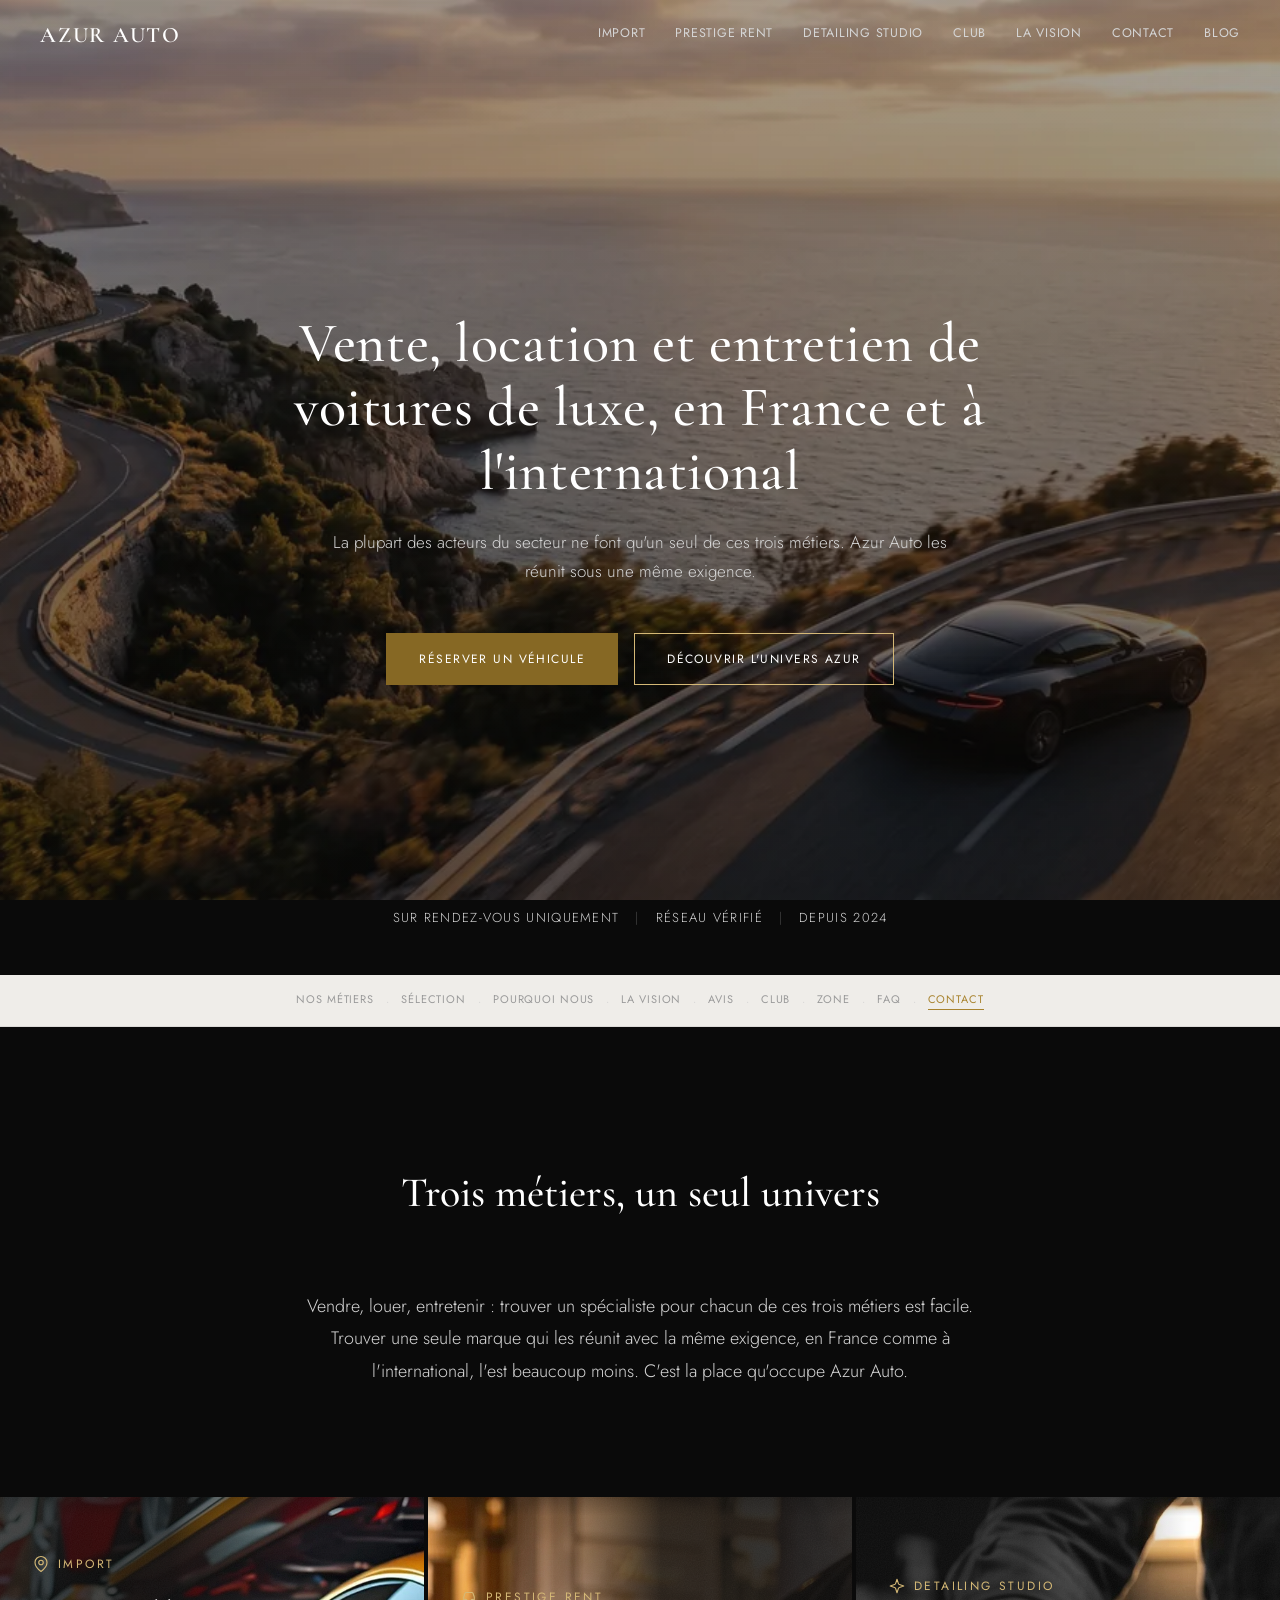
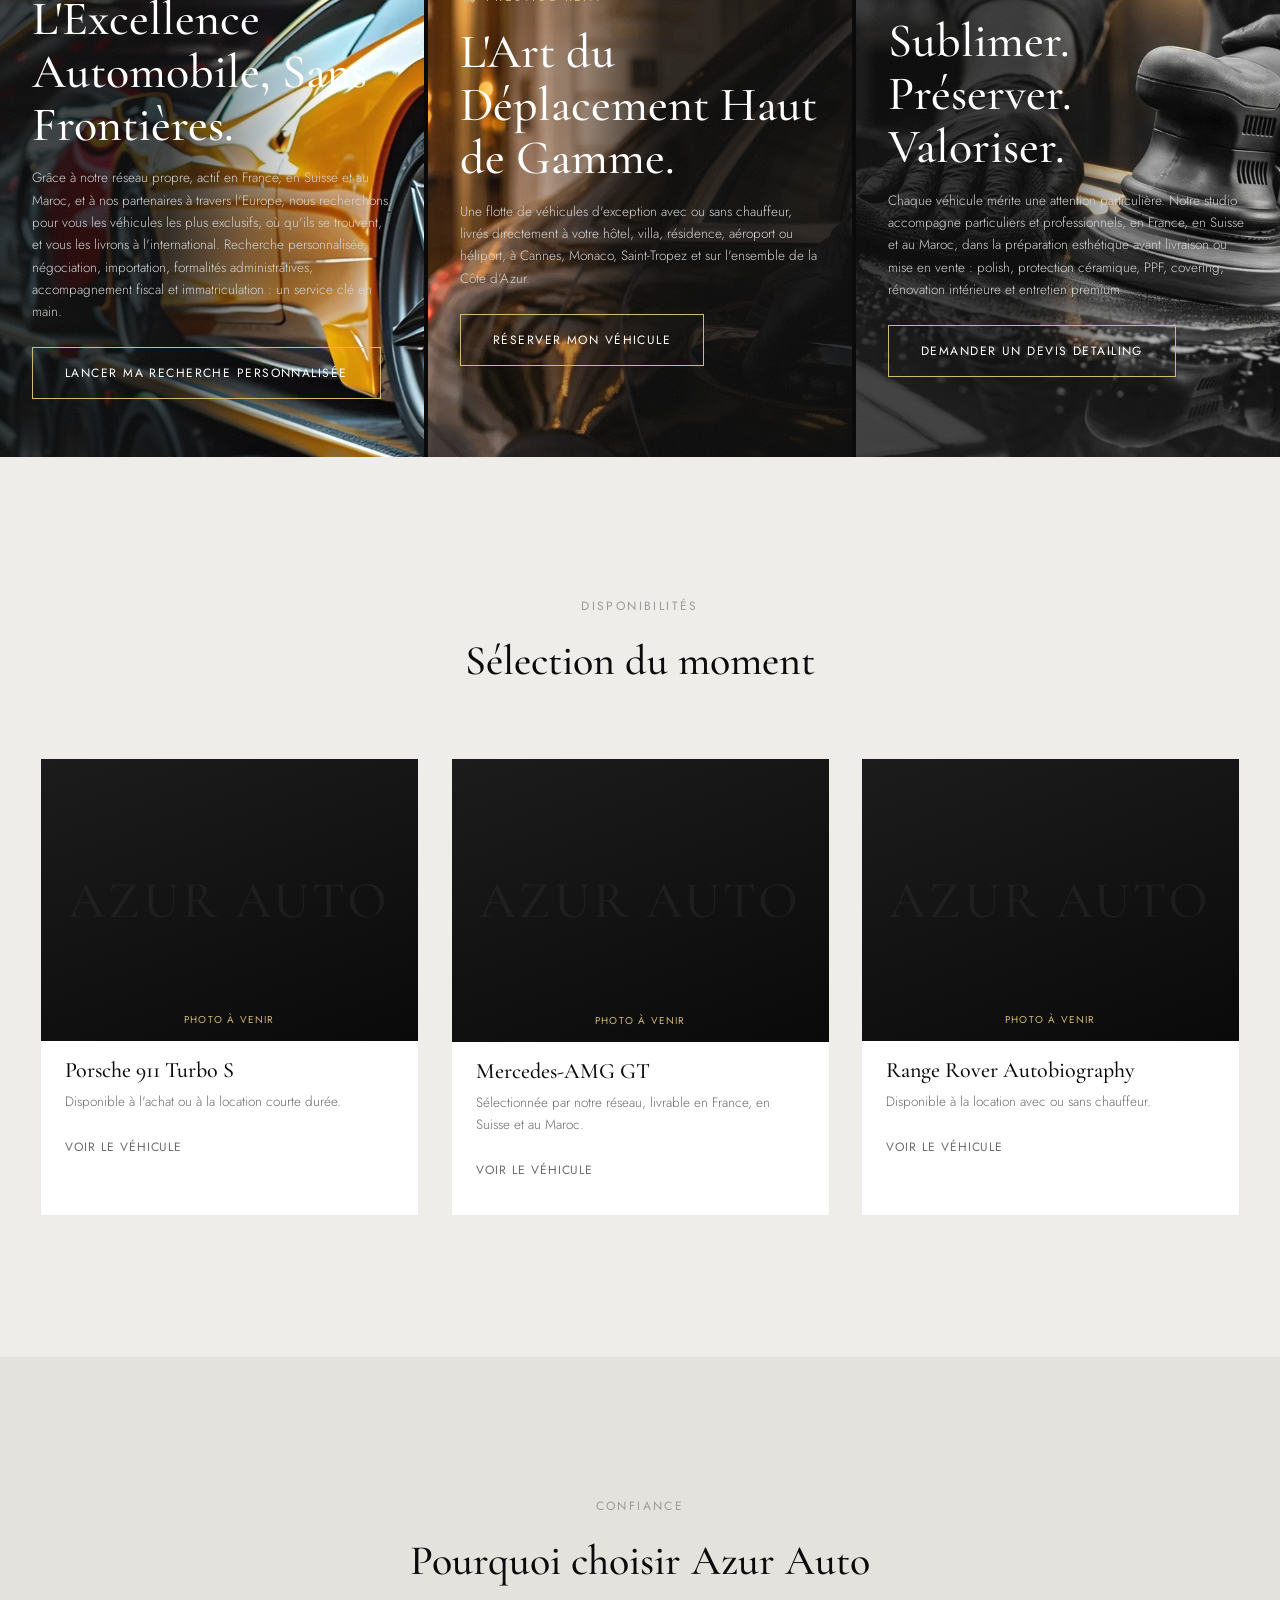
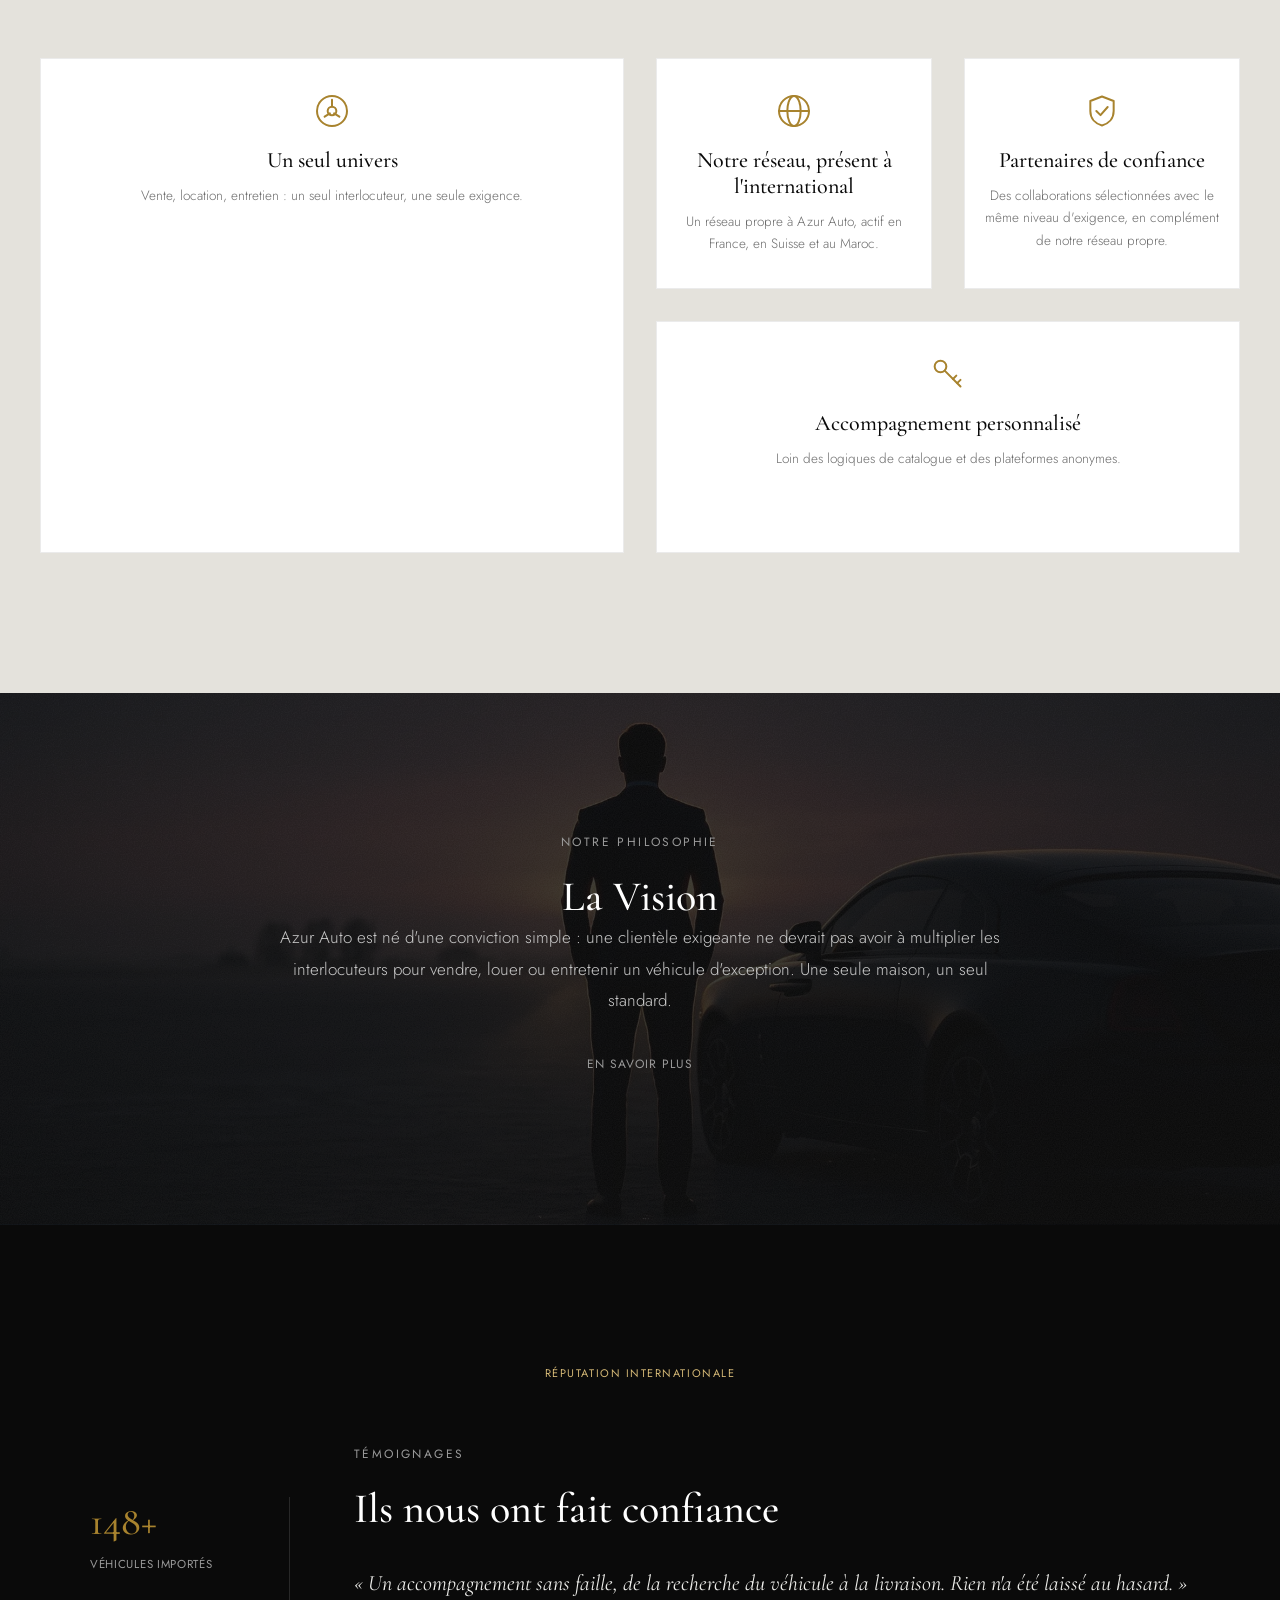
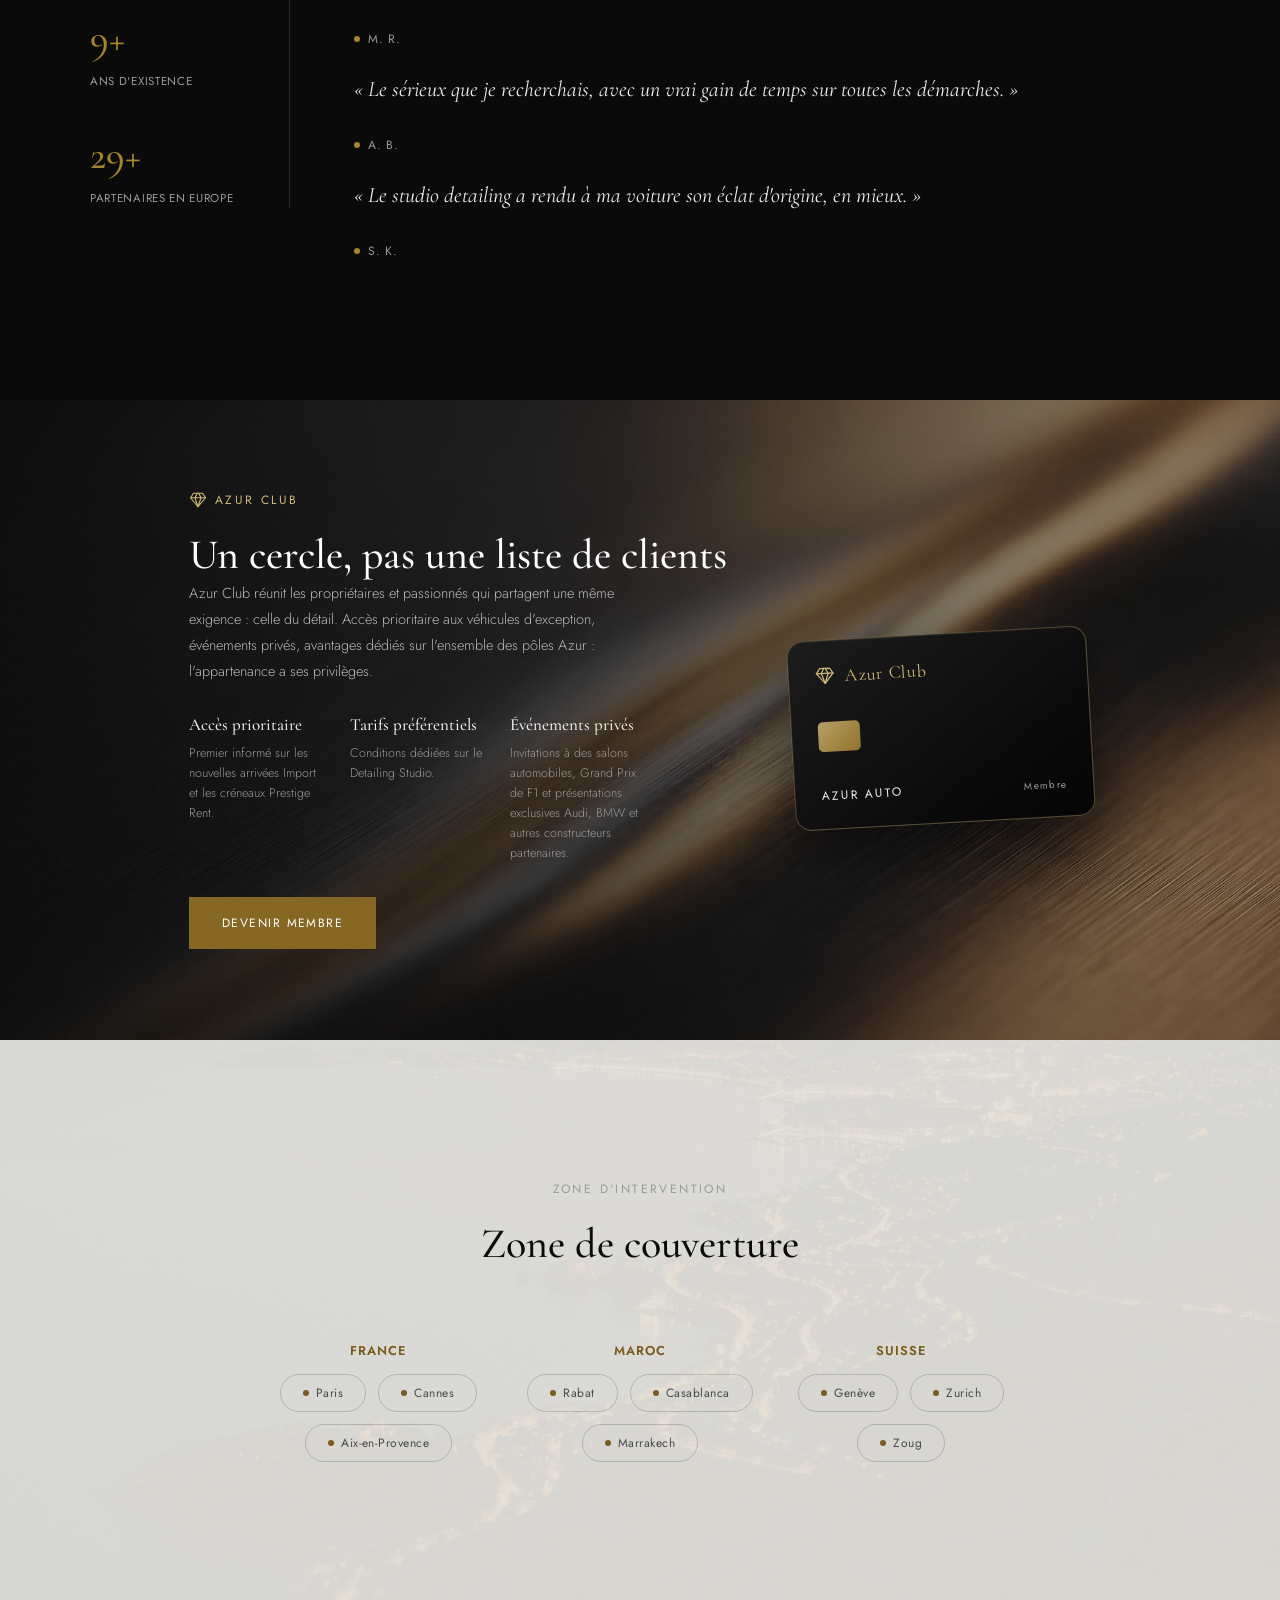
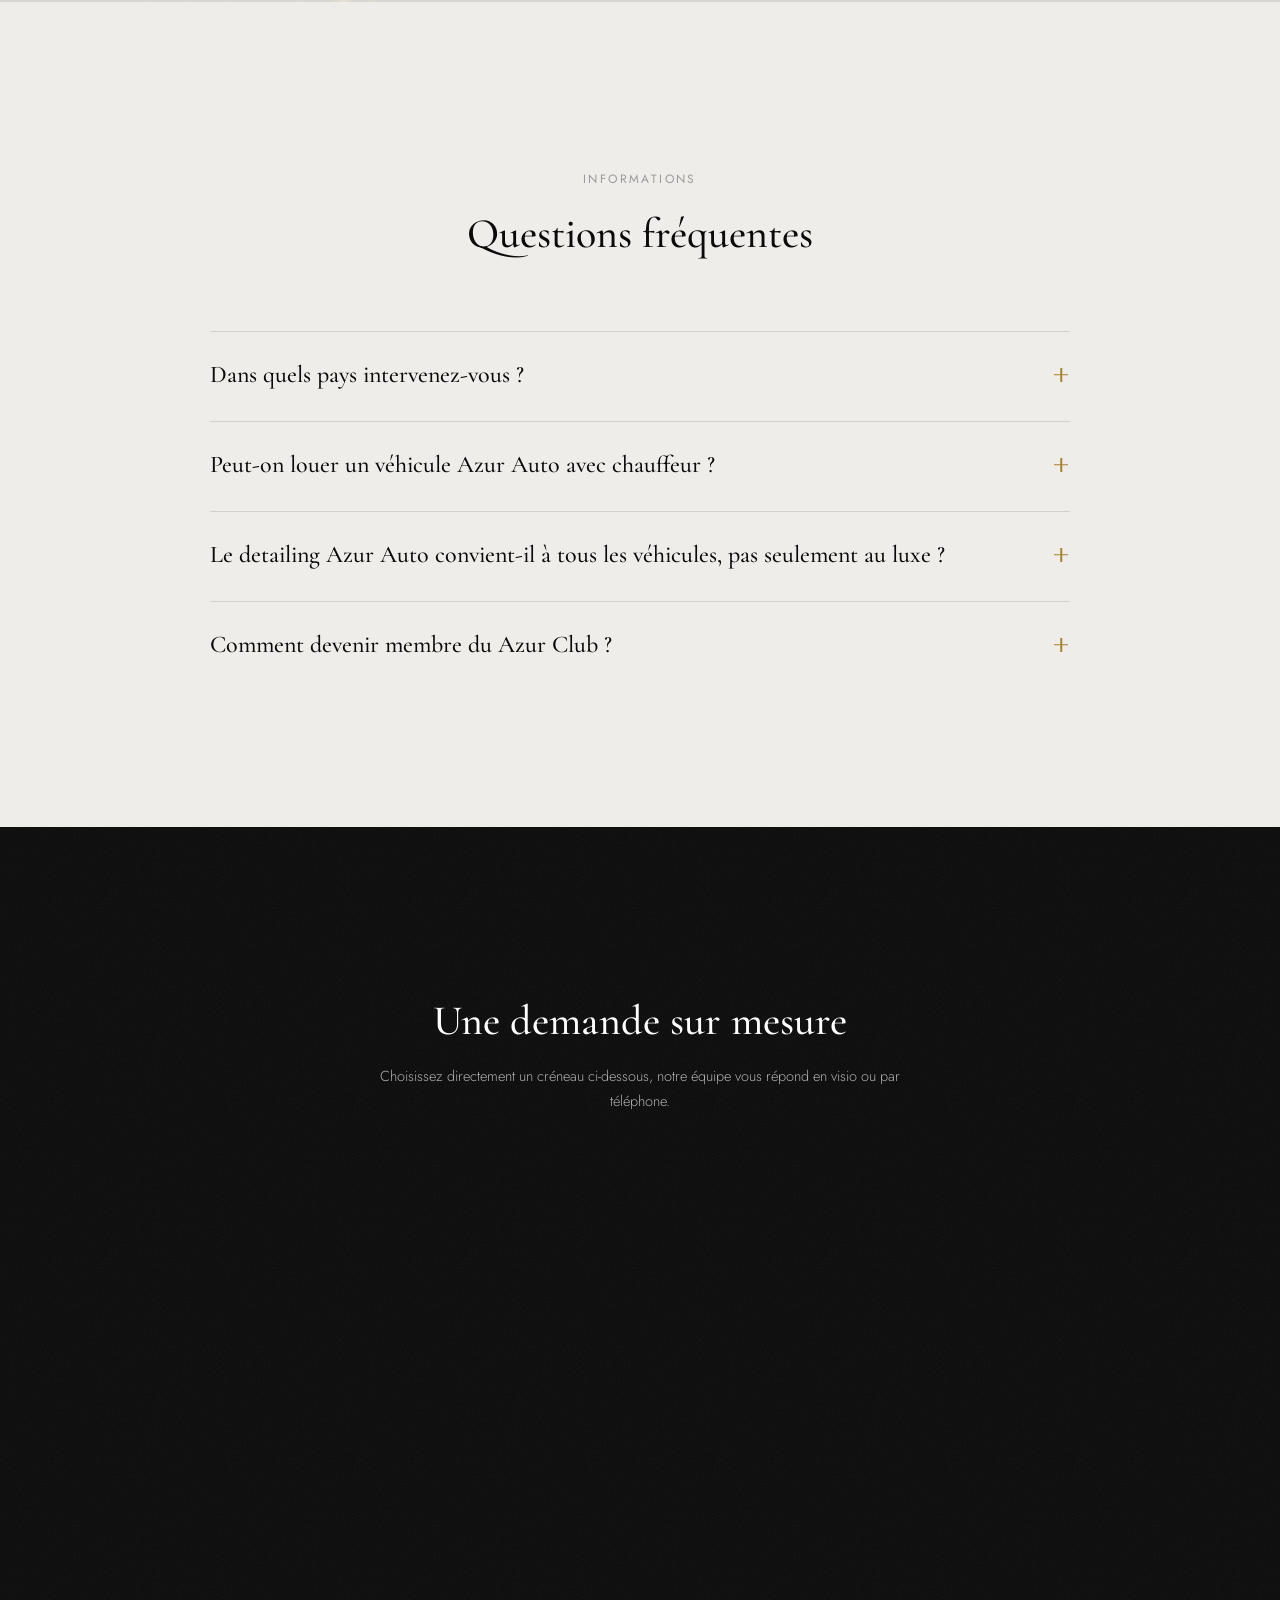
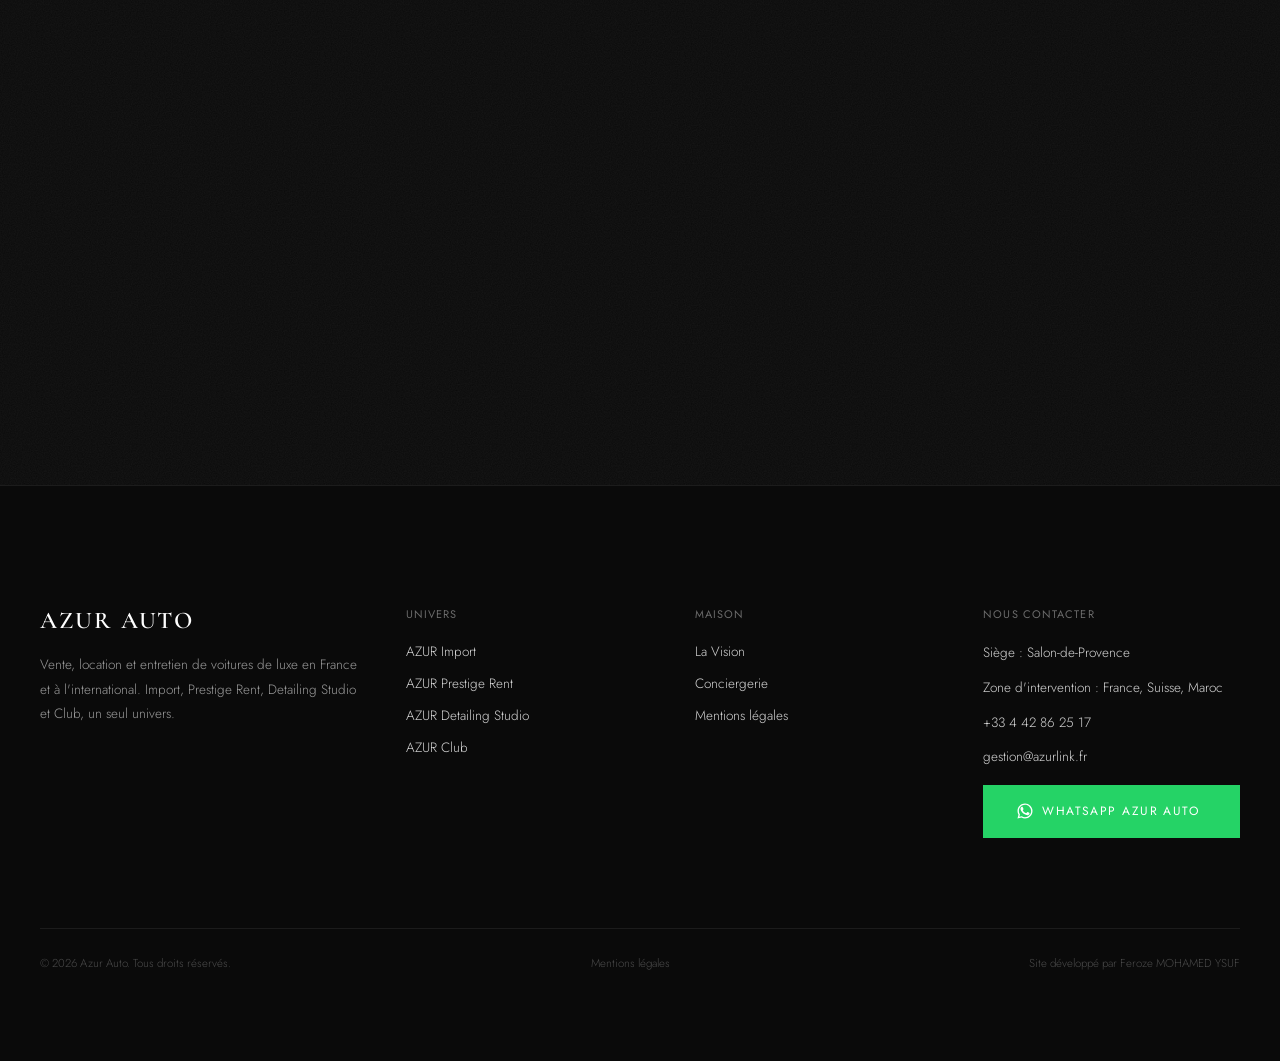
==== commit fc0dea63: "Harmonise les témoignages et allège les sections contact au widget seul - Généralise la mise en page" ====
--- a/site/index.html
+++ b/site/index.html
@@ -381,37 +381,44 @@
   <!-- TODO: témoignages, logos partenaires et chiffres clés sont des placeholders, à remplacer par les vrais éléments -->
   <section class="social-proof" id="avis" data-reveal data-reveal-variant="fade-up">
     <div class="section-inner">
-      <div class="social-proof__testimonials">
-        <blockquote class="social-proof__testimonial">
-          <p>« Un accompagnement sans faille, de la recherche du véhicule à la livraison. Rien n'a été laissé au hasard. »</p>
-          <cite>M. R.</cite>
-        </blockquote>
-        <blockquote class="social-proof__testimonial">
-          <p>« Le sérieux que je recherchais, avec un vrai gain de temps sur toutes les démarches. »</p>
-          <cite>A. B.</cite>
-        </blockquote>
-        <blockquote class="social-proof__testimonial">
-          <p>« Le studio detailing a rendu à ma voiture son éclat d'origine, en mieux. »</p>
-          <cite>S. K.</cite>
-        </blockquote>
-      </div>
-
       <div class="social-proof__partners">
         <span class="social-proof__partner-tag">Réputation internationale</span>
       </div>
 
-      <div class="social-proof__stats">
-        <div class="social-proof__stat">
-          <span class="social-proof__stat-number" data-target="150">0+</span>
-          <span class="social-proof__stat-label">véhicules importés</span>
-        </div>
-        <div class="social-proof__stat">
-          <span class="social-proof__stat-number" data-target="10">0+</span>
-          <span class="social-proof__stat-label">ans d'existence</span>
-        </div>
-        <div class="social-proof__stat">
-          <span class="social-proof__stat-number" data-target="30">0+</span>
-          <span class="social-proof__stat-label">partenaires en Europe</span>
+      <div class="social-proof__combined">
+        <div class="social-proof__stats-col">
+          <div class="social-proof__stat">
+            <span class="social-proof__stat-number" data-target="150">0+</span>
+            <span class="social-proof__stat-label">véhicules importés</span>
+          </div>
+          <div class="social-proof__stat">
+            <span class="social-proof__stat-number" data-target="10">0+</span>
+            <span class="social-proof__stat-label">ans d'existence</span>
+          </div>
+          <div class="social-proof__stat">
+            <span class="social-proof__stat-number" data-target="30">0+</span>
+            <span class="social-proof__stat-label">partenaires en Europe</span>
+          </div>
+        </div>
+        <div class="social-proof__quotes-col">
+          <div class="section-head">
+            <div class="kicker kicker--gray">Témoignages</div>
+            <h2 class="section-title section-title--light">Ils nous ont fait confiance</h2>
+          </div>
+          <div class="social-proof__testimonials">
+            <blockquote class="social-proof__testimonial">
+              <p>« Un accompagnement sans faille, de la recherche du véhicule à la livraison. Rien n'a été laissé au hasard. »</p>
+              <cite>M. R.</cite>
+            </blockquote>
+            <blockquote class="social-proof__testimonial">
+              <p>« Le sérieux que je recherchais, avec un vrai gain de temps sur toutes les démarches. »</p>
+              <cite>A. B.</cite>
+            </blockquote>
+            <blockquote class="social-proof__testimonial">
+              <p>« Le studio detailing a rendu à ma voiture son éclat d'origine, en mieux. »</p>
+              <cite>S. K.</cite>
+            </blockquote>
+          </div>
         </div>
       </div>
     </div>
@@ -532,24 +539,16 @@
   <!-- CONTACT -->
   <!-- TODO: brancher form.action sur un vrai endpoint Formspree (compte à créer côté client) -->
   <section class="contact" id="contact" data-reveal data-reveal-variant="fade-up">
-    <div class="section-inner">
+    <div class="section-inner section-inner--narrow">
       <div class="section-head">
         <h2 class="section-title section-title--light">Une demande sur mesure</h2>
         <p class="contact__subtitle">Choisissez directement un créneau ci-dessous, notre équipe vous répond en visio ou par téléphone.</p>
       </div>
 
-      <div class="contact__layout">
-        <!-- Calendly inline widget begin — widget.js chargé paresseusement au scroll,
+      <!-- Calendly inline widget begin — widget.js chargé paresseusement au scroll,
            voir la section "Calendly" de main.js (performance) -->
-        <div class="calendly-inline-widget" data-url="https://calendly.com/azurautogestion/des-questions?hide_event_type_details=1&hide_gdpr_banner=1&background_color=0a0a0a&text_color=efede9&primary_color=a8832e&utm_source=site&utm_medium=widget&utm_campaign=home" style="min-width:320px;height:700px;"></div>
-        <!-- Calendly inline widget end -->
-
-        <div class="contact__direct">
-          <p><strong>Téléphone</strong><br><a href="tel:+33442862517">+33 4 42 86 25 17</a></p>
-          <p><strong>Email</strong><br><a href="mailto:gestion@azurlink.fr">gestion@azurlink.fr</a></p>
-          <p><strong>WhatsApp</strong><br><a href="https://wa.me/message/52FBS44XYKP5H1">Écrire sur WhatsApp</a></p>
-        </div>
-      </div>
+      <div class="calendly-inline-widget" data-url="https://calendly.com/azurautogestion/des-questions?hide_event_type_details=1&hide_gdpr_banner=1&background_color=0a0a0a&text_color=efede9&primary_color=a8832e&utm_source=site&utm_medium=widget&utm_campaign=home" style="min-width:320px;height:700px;"></div>
+      <!-- Calendly inline widget end -->
     </div>
   </section>
 
--- a/site/css/styles.css
+++ b/site/css/styles.css
@@ -3387,10 +3387,13 @@
    fusionnés dans une seule section (.social-proof__combined) : les 4
    chiffres forment une colonne étroite à côté des citations plutôt qu'une
    rangée au-dessus — les deux types de preuve sociale sont donc visibles
-   ensemble, dans le même cadre. Scopé à .page-prestige-rent pour ne pas
-   toucher .social-proof sur les autres pages qui partagent la classe. */
+   ensemble, dans le même cadre. Règles structurelles non scopées à une
+   page : réutilisées telles quelles partout où le balisage
+   .social-proof__combined est présent (Prestige Rent, Import, l'accueil) ;
+   la couleur des citations reste gérée par les règles .page-xxx propres
+   à chaque page, déjà en place avant l'introduction de cette mise en page. */
 .page-prestige-rent .social-proof { background: var(--black); }
-.page-prestige-rent .social-proof__combined {
+.social-proof__combined {
   display: grid;
   grid-template-columns: 1fr;
   gap: 48px;
@@ -3398,13 +3401,13 @@
   margin: 0 auto;
 }
 @media (min-width: 901px) {
-  .page-prestige-rent .social-proof__combined {
+  .social-proof__combined {
     grid-template-columns: 200px 1fr;
     gap: 64px;
     align-items: center;
   }
 }
-.page-prestige-rent .social-proof__stats-col {
+.social-proof__stats-col {
   display: flex;
   flex-wrap: wrap;
   justify-content: center;
@@ -3412,7 +3415,7 @@
   text-align: center;
 }
 @media (min-width: 901px) {
-  .page-prestige-rent .social-proof__stats-col {
+  .social-proof__stats-col {
     flex-direction: column;
     justify-content: center;
     gap: 40px;
@@ -3421,11 +3424,11 @@
     padding-right: 40px;
   }
 }
-.page-prestige-rent .social-proof__quotes-col .section-head { text-align: center; margin-bottom: 32px; }
-@media (min-width: 901px) {
-  .page-prestige-rent .social-proof__quotes-col .section-head { text-align: left; }
-}
-.page-prestige-rent .social-proof__testimonials {
+.social-proof__quotes-col .section-head { text-align: center; margin-bottom: 32px; }
+@media (min-width: 901px) {
+  .social-proof__quotes-col .section-head { text-align: left; }
+}
+.social-proof__combined .social-proof__testimonials {
   grid-template-columns: 1fr;
   max-width: none;
   margin: 0;
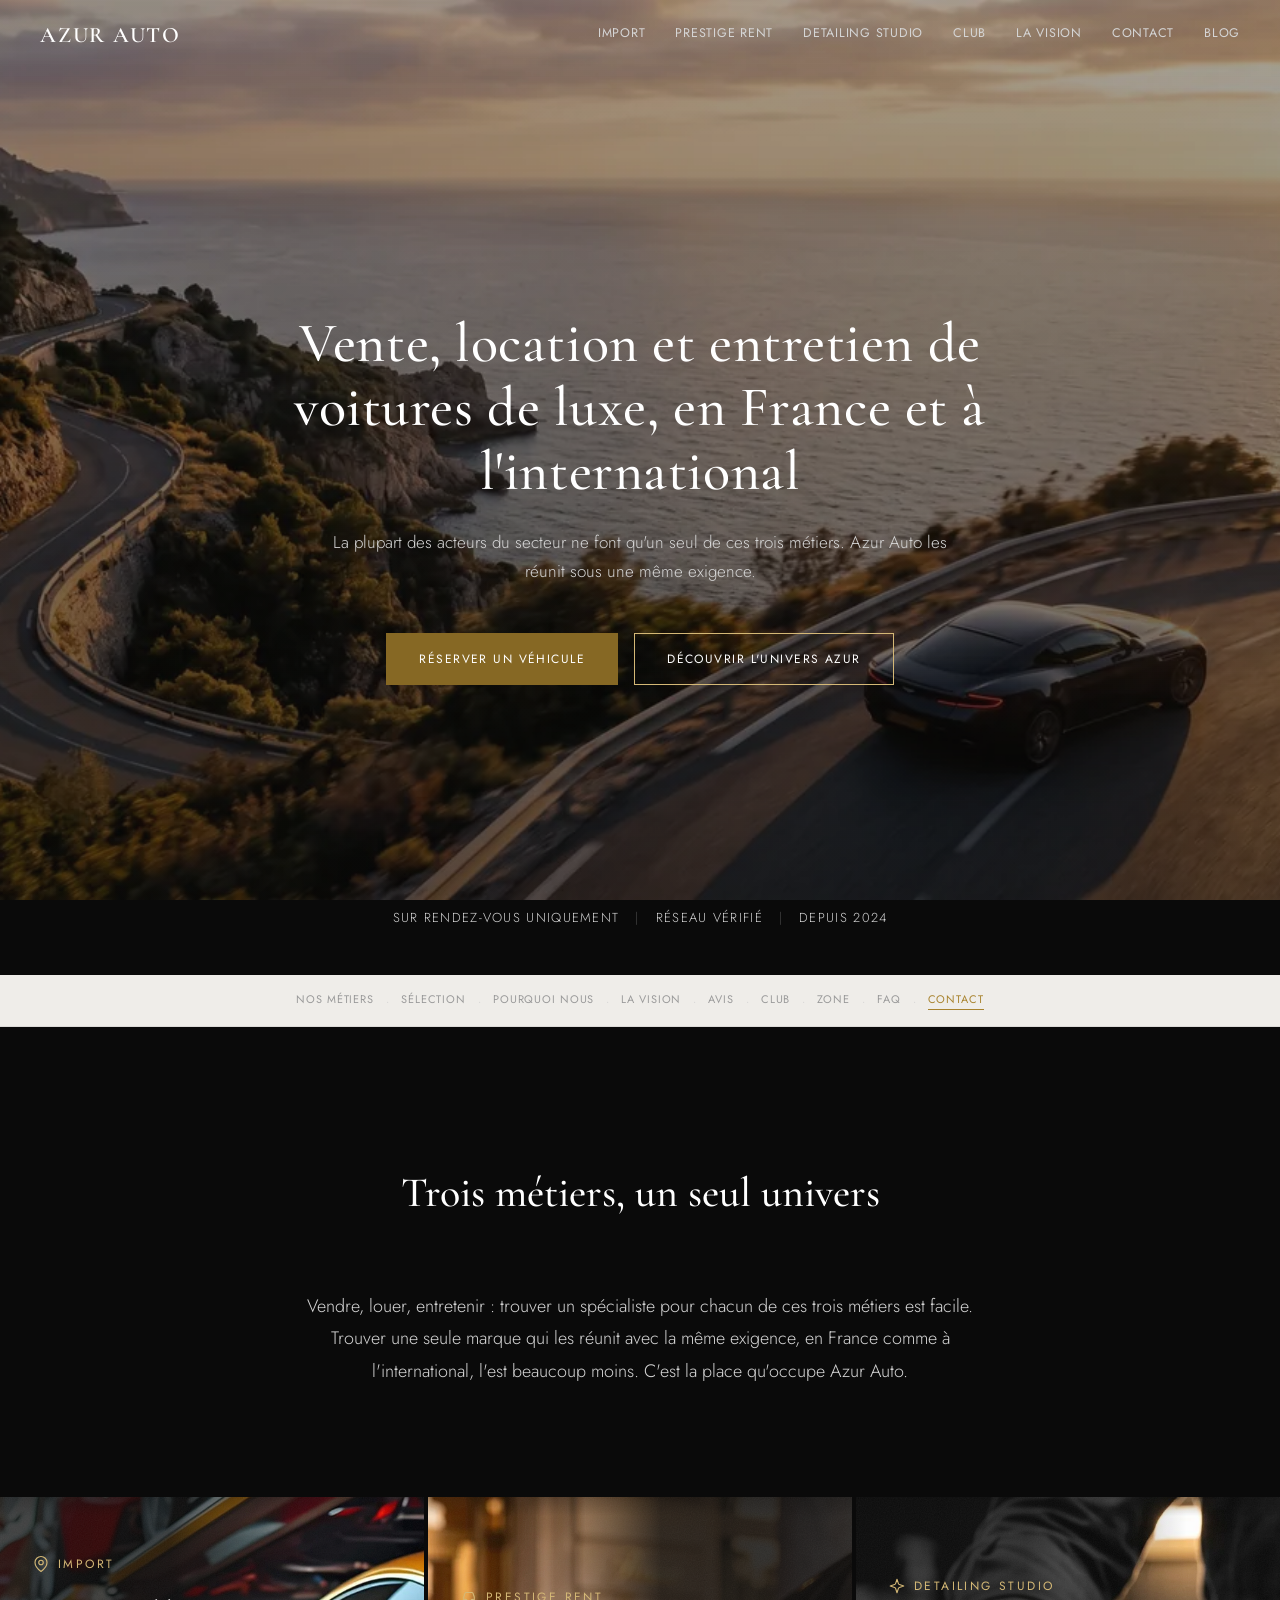
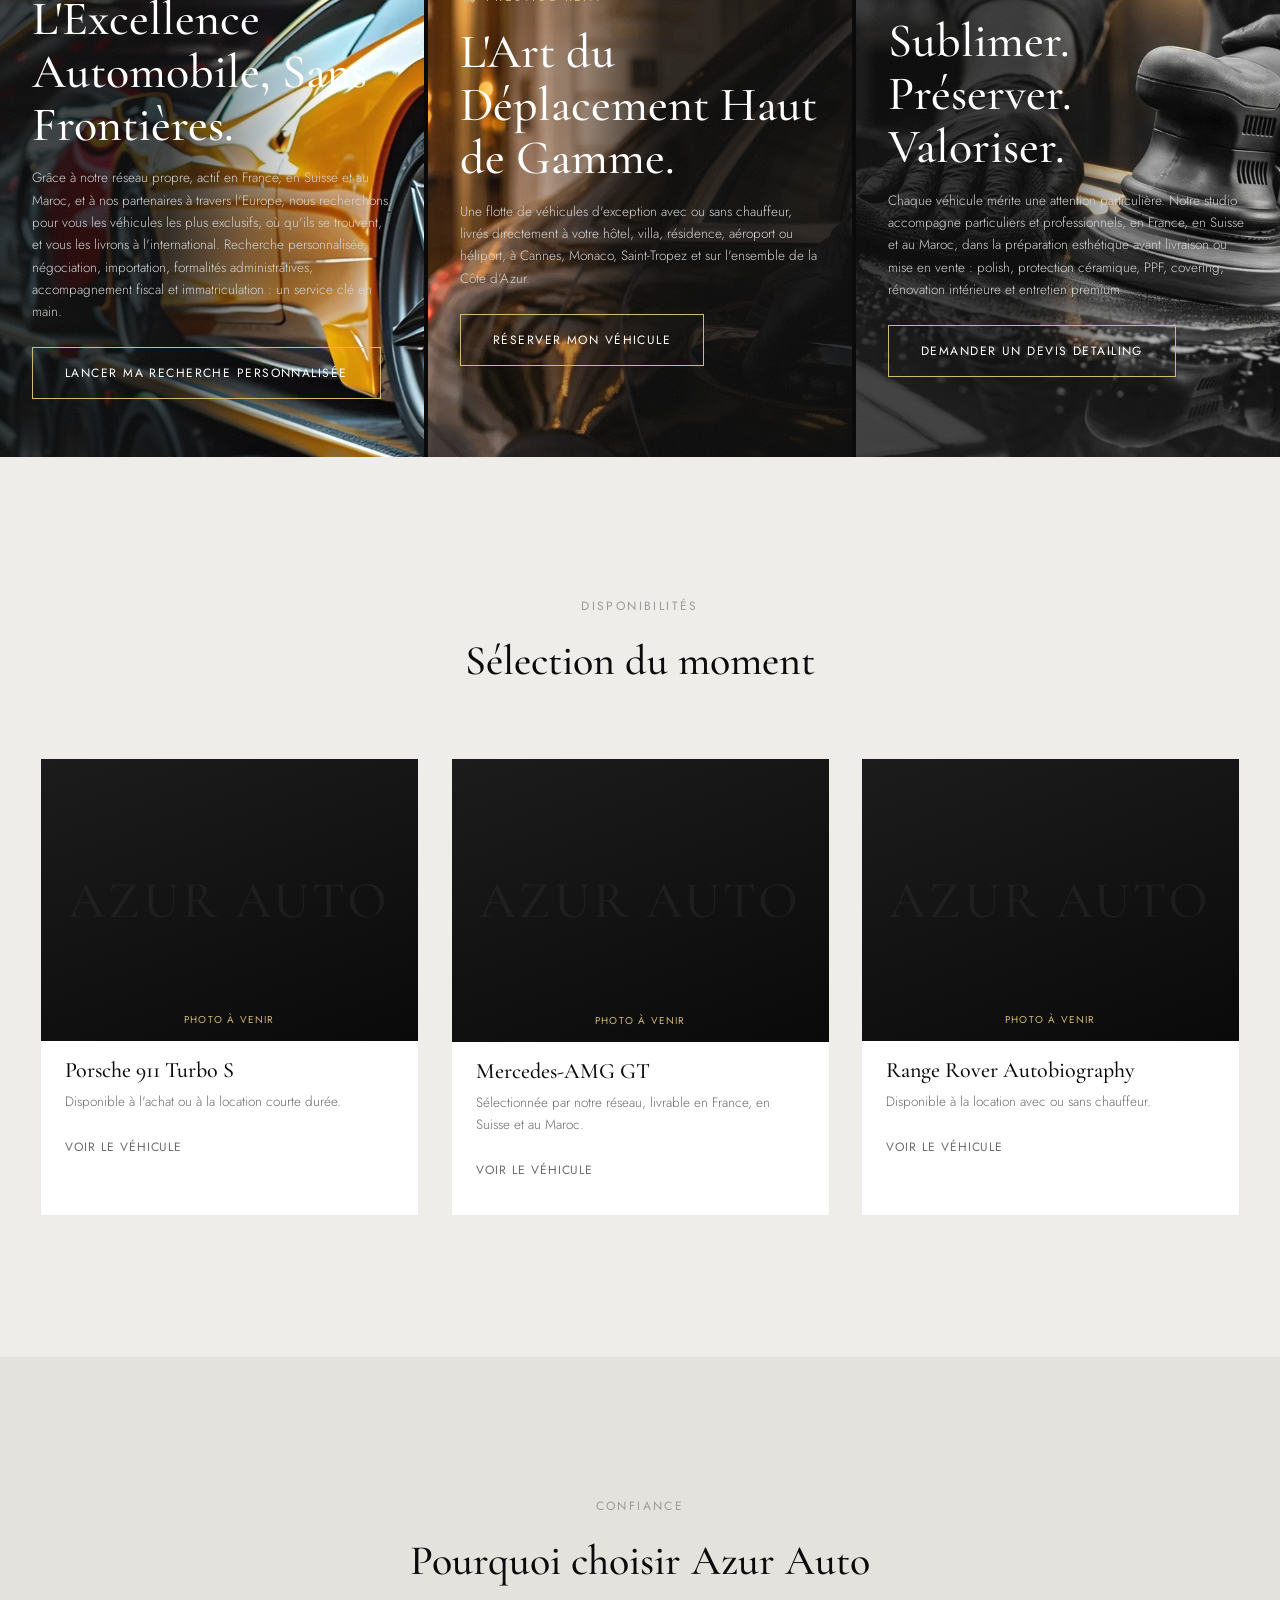
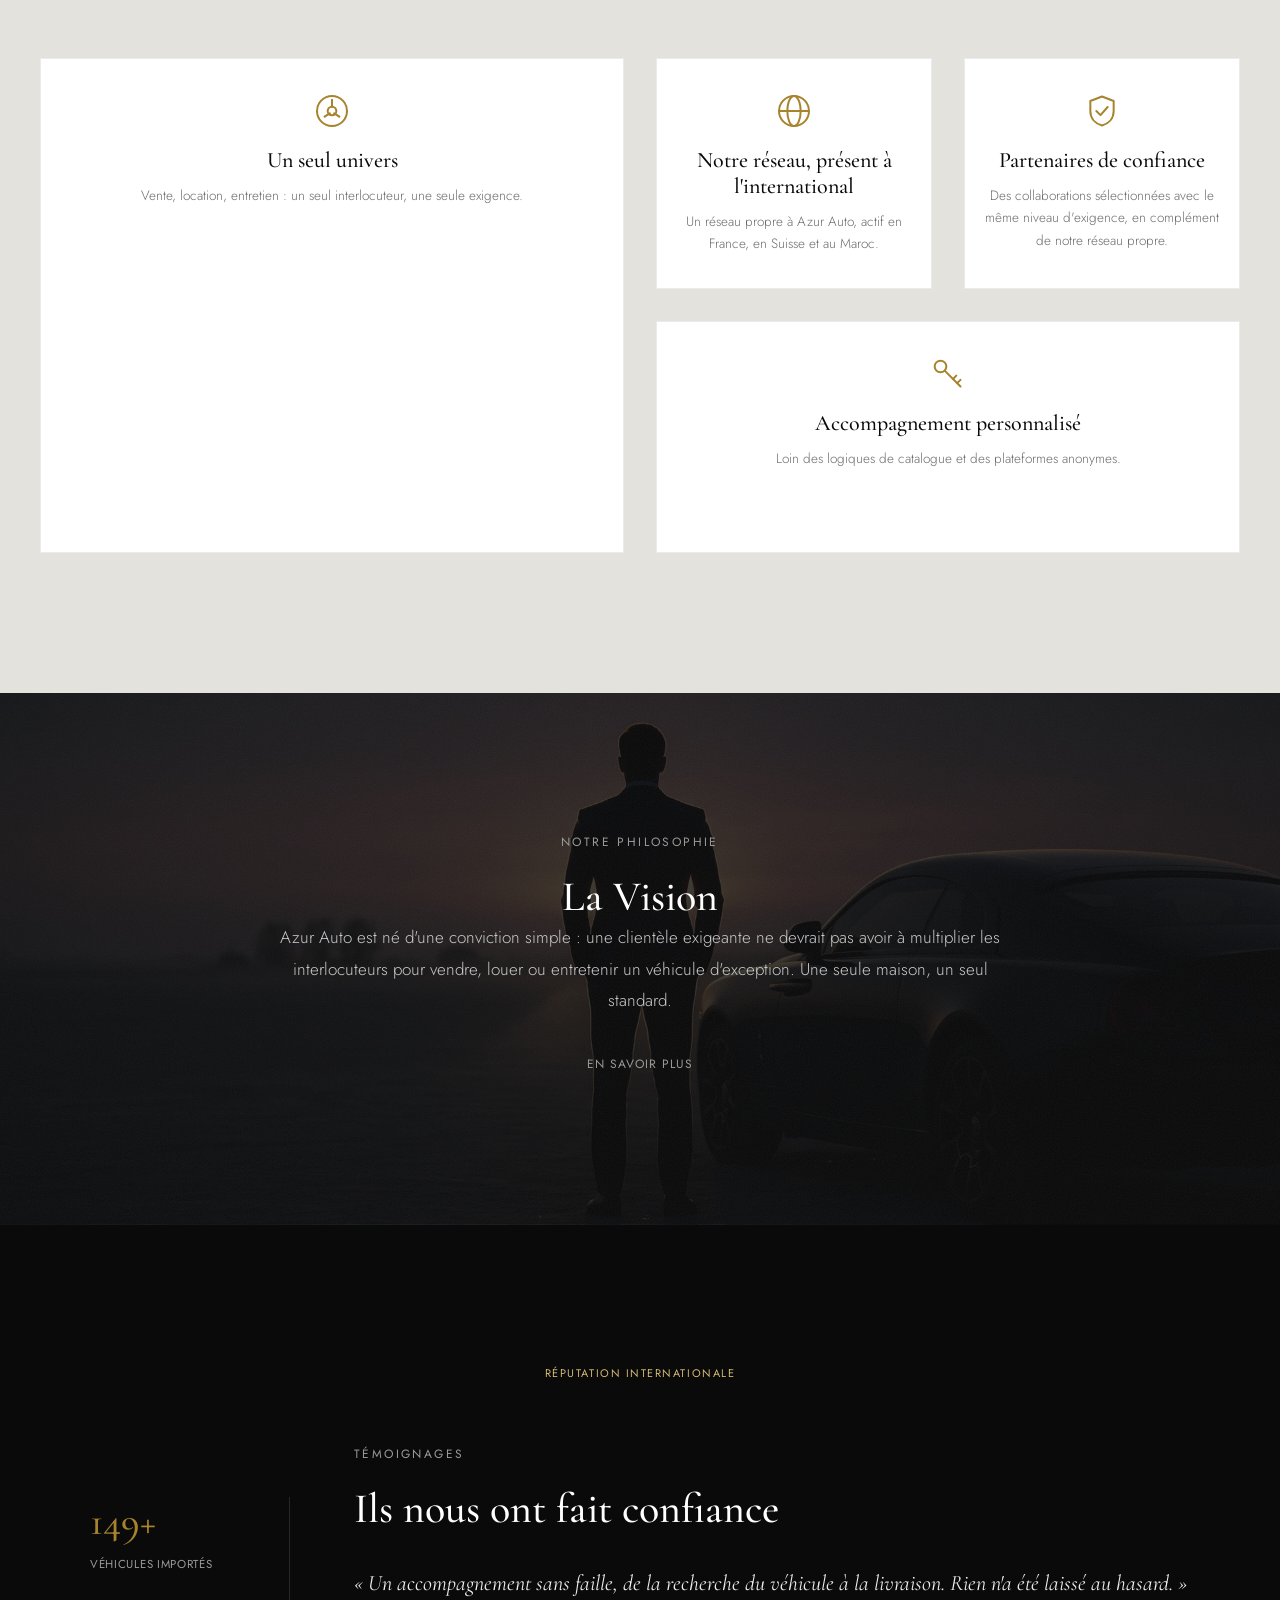
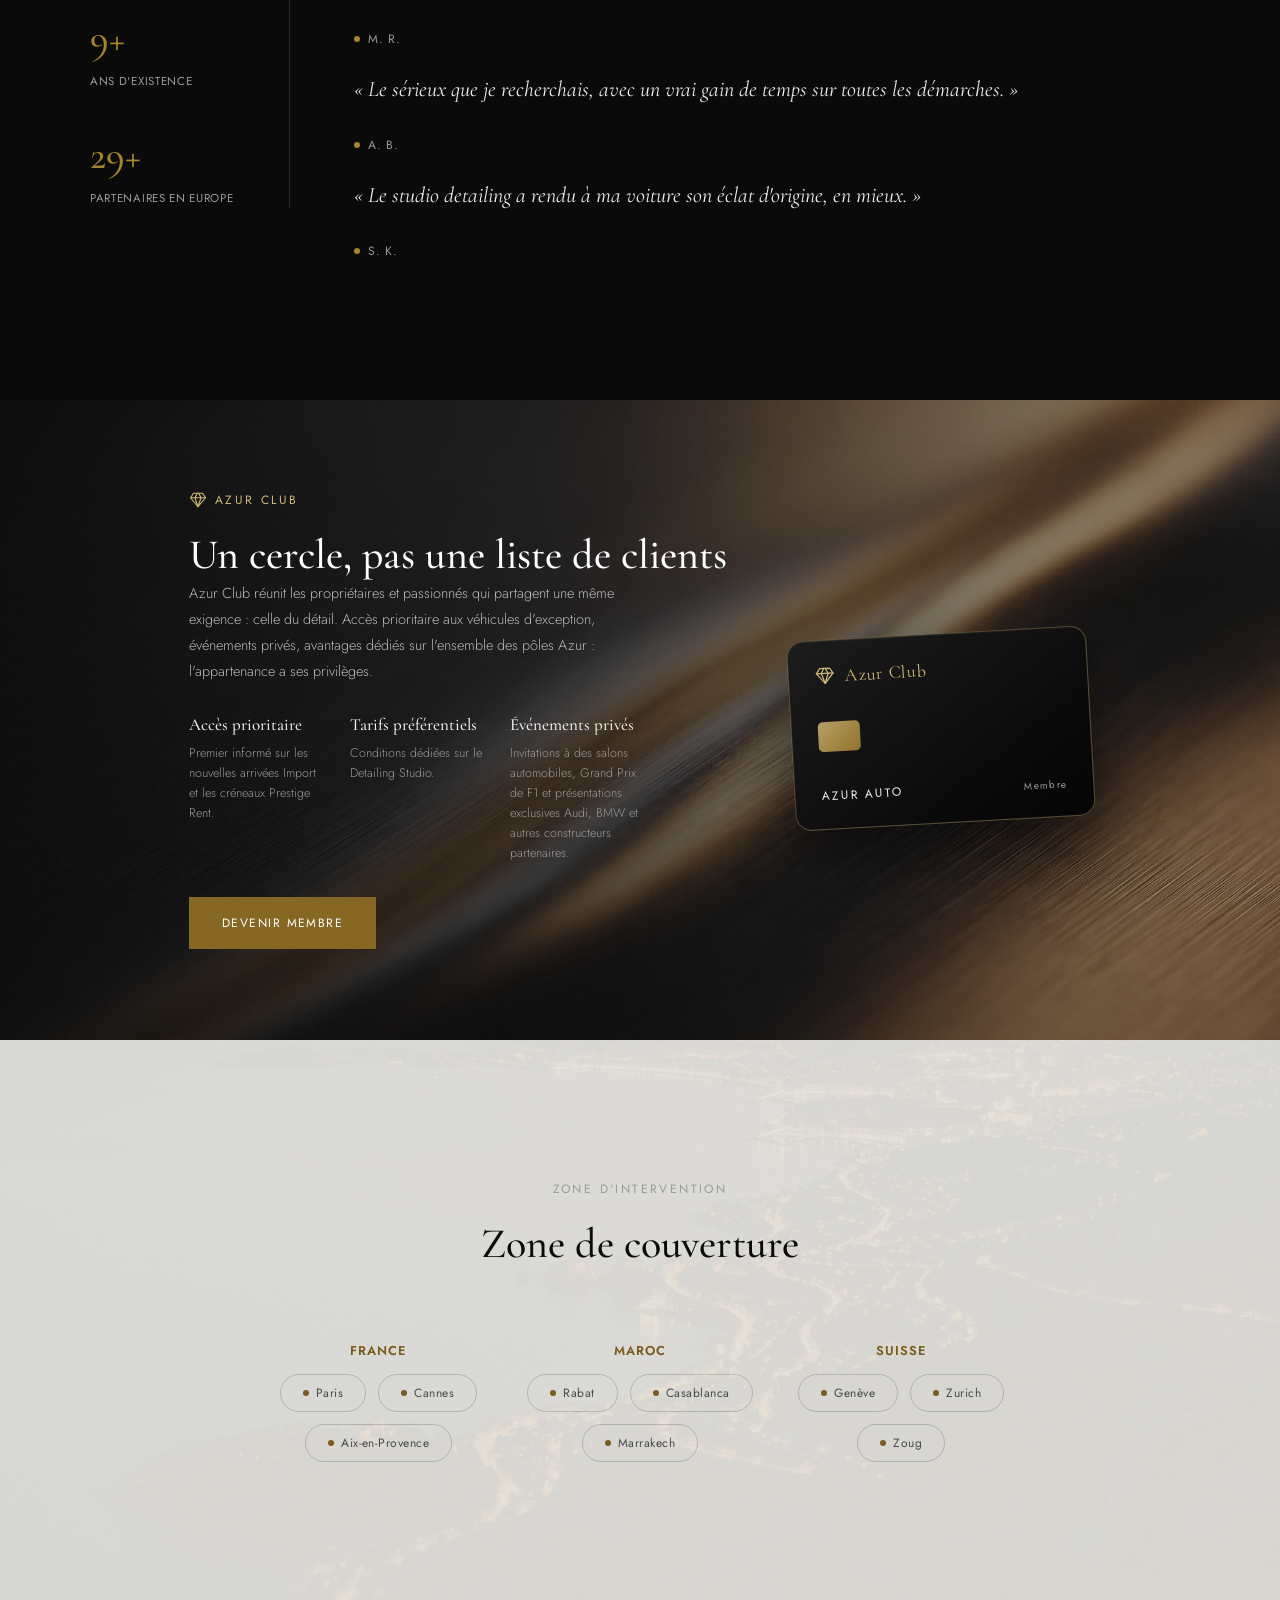
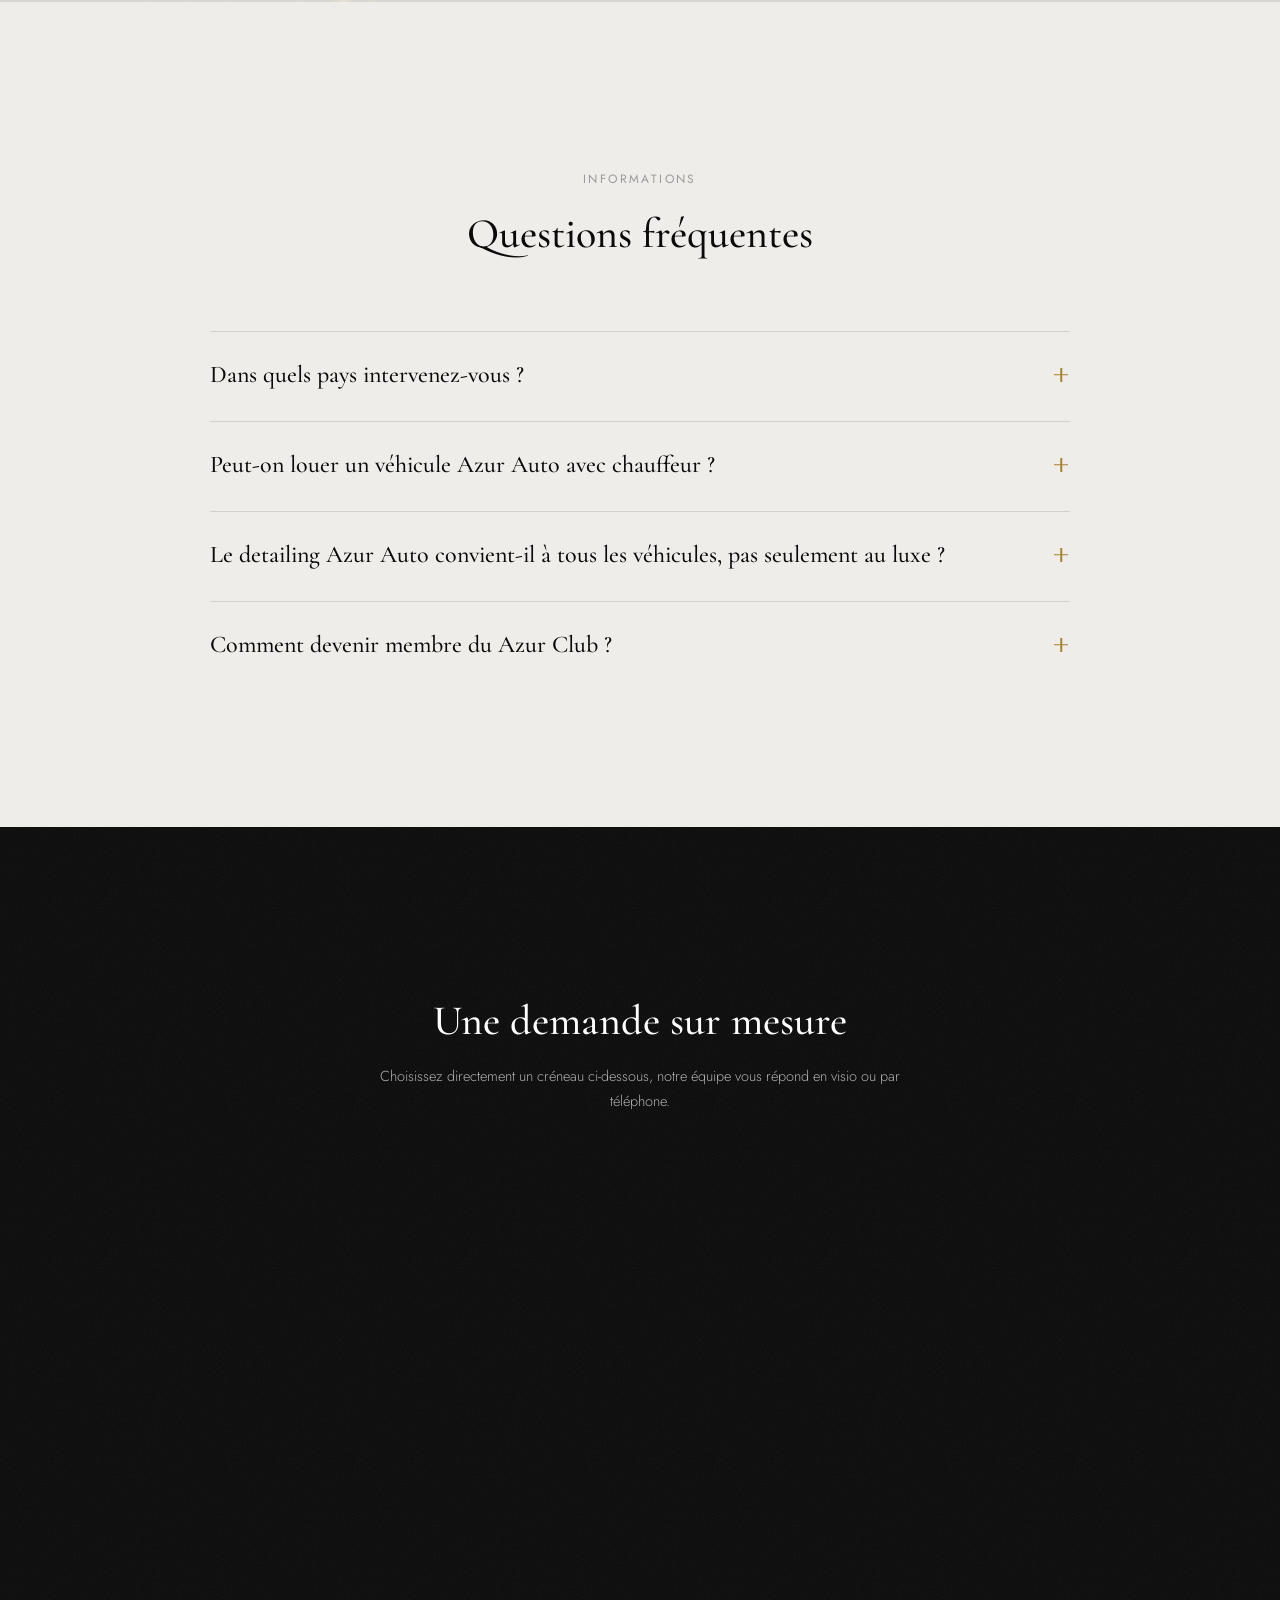
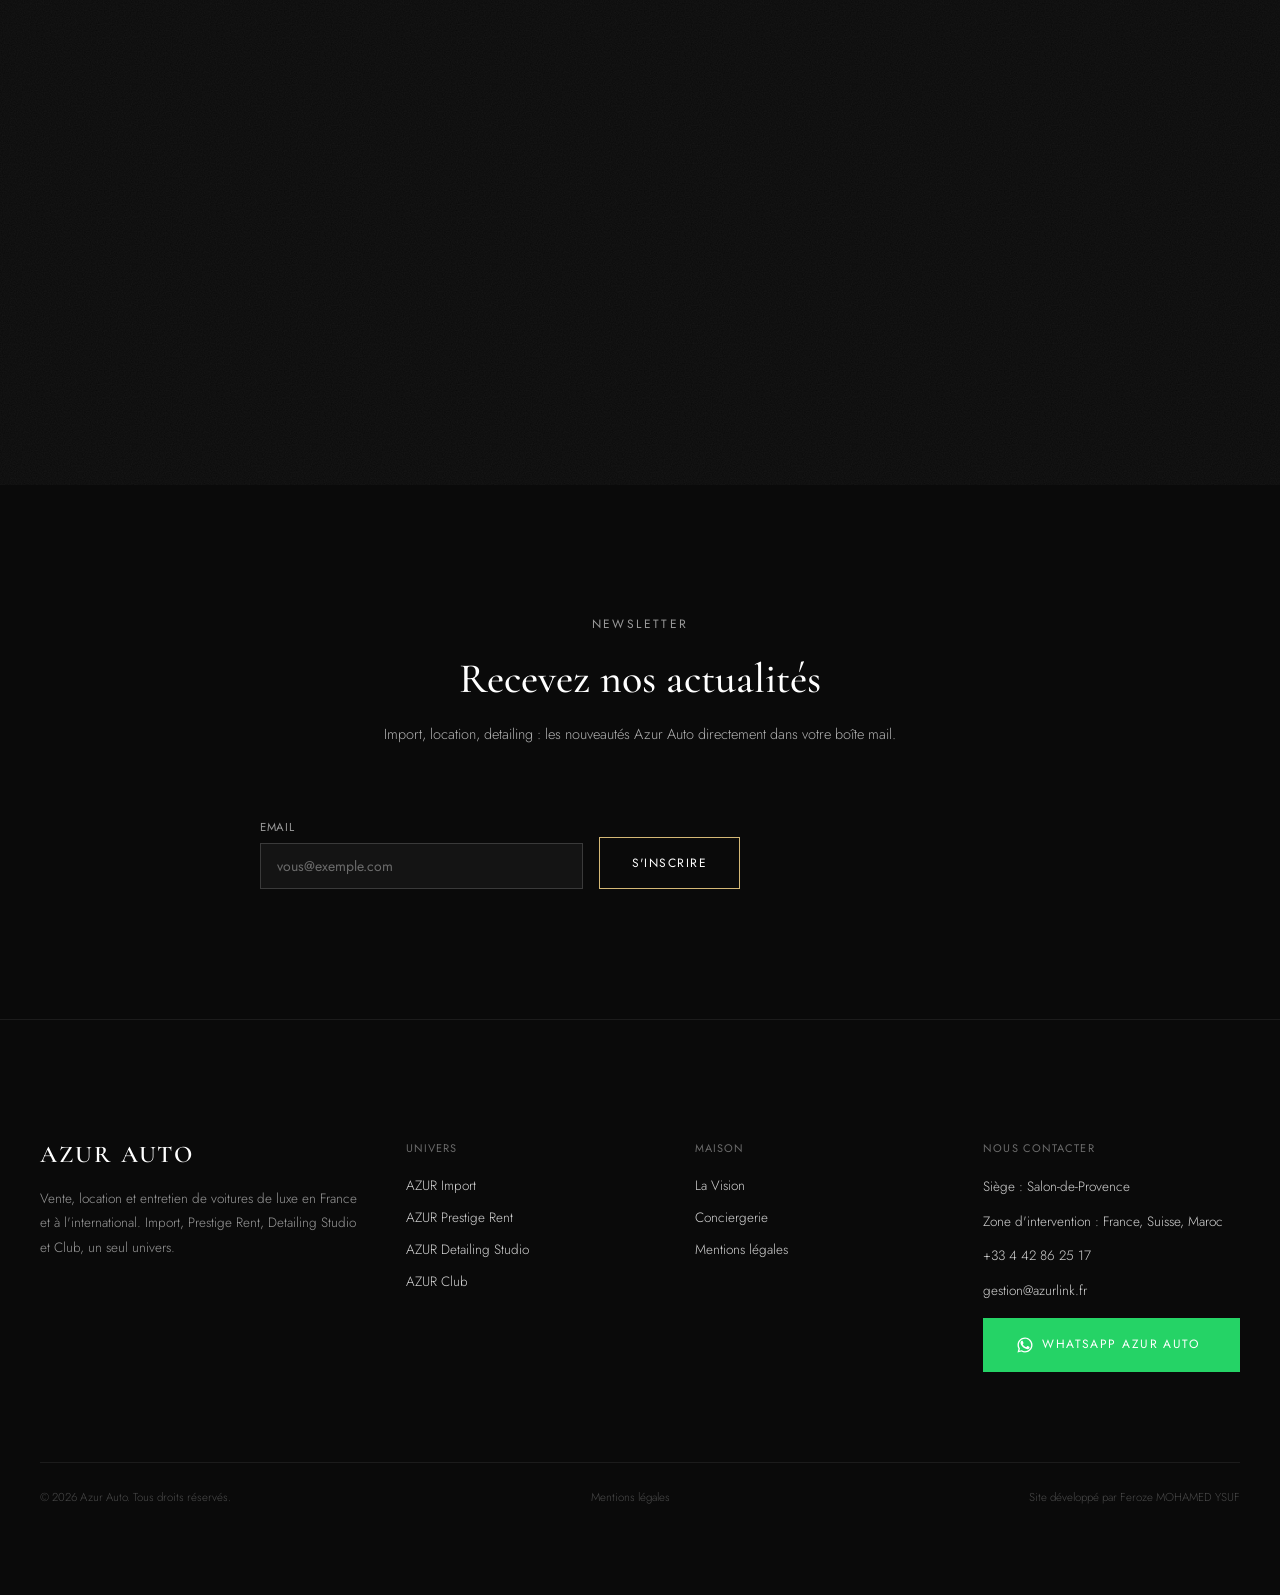
==== commit 2927d992: "Ajoute la section Newsletter sur toutes les pages restantes Étend le composant newsletter (déjà prés" ====
--- a/site/index.html
+++ b/site/index.html
@@ -552,6 +552,27 @@
     </div>
   </section>
 
+  <!-- NEWSLETTER -->
+  <!-- TODO: coller ici le snippet d'inscription Brevo une fois le compte configuré ;
+       ce formulaire (email + bouton) sert de gabarit visuel en attendant, sans
+       connexion réelle à un service d'emailing. -->
+  <section class="newsletter page-section page-section--dark" data-reveal data-reveal-variant="fade-up">
+    <div class="section-inner section-inner--narrow">
+      <div class="section-head">
+        <div class="kicker kicker--gray">Newsletter</div>
+        <h2 class="section-title section-title--light">Recevez nos actualités</h2>
+        <p class="contact__subtitle">Import, location, detailing : les nouveautés Azur Auto directement dans votre boîte mail.</p>
+      </div>
+      <form class="newsletter-form">
+        <div class="form-group">
+          <label for="newsletter-email-home">Email</label>
+          <input type="email" id="newsletter-email-home" name="email" placeholder="vous@exemple.com" required>
+        </div>
+        <button type="submit" class="btn btn--outline-gold">S'inscrire</button>
+      </form>
+    </div>
+  </section>
+
 </main>
 
 <!-- FOOTER -->
--- a/site/css/styles.css
+++ b/site/css/styles.css
@@ -1559,13 +1559,19 @@
 }
 
 /* -------------------- newsletter (Phase 7 du document de finalisation) --------------------
-   Composant réutilisé sur le blog et juste avant le footer des 4 pages
-   métier (jamais dans le footer lui-même). Le snippet Brevo réel viendra
-   remplacer ce formulaire de démonstration (voir TODO à chaque usage) —
+   Composant réutilisé en fin de page, juste avant le footer, sur
+   l'ensemble des pages du site. Le snippet Brevo réel viendra remplacer
+   ce formulaire de démonstration (voir TODO à chaque usage) —
    volontairement réduit à un champ email + un bouton, sans nom/téléphone,
    pour rester simple avant l'intégration réelle. Réutilise le style
    .form-group existant (pensé pour un fond sombre, cohérent avec
    page-section--dark) plutôt que d'en recréer un. */
+/* Sur "La Vision", la newsletter suit directement le bandeau CTA sombre
+   "Nous rencontrer" (au lieu d'une section claire comme sur les autres
+   pages) : sans séparation les deux passages noirs se liraient comme un
+   seul aplat. Même technique que .site-footer__bottom (bordure fine
+   --black-alt) plutôt qu'une rupture de couleur. */
+.page-la-vision .newsletter { border-top: 1px solid var(--black-alt); }
 .newsletter-form {
   display: flex;
   flex-wrap: wrap;
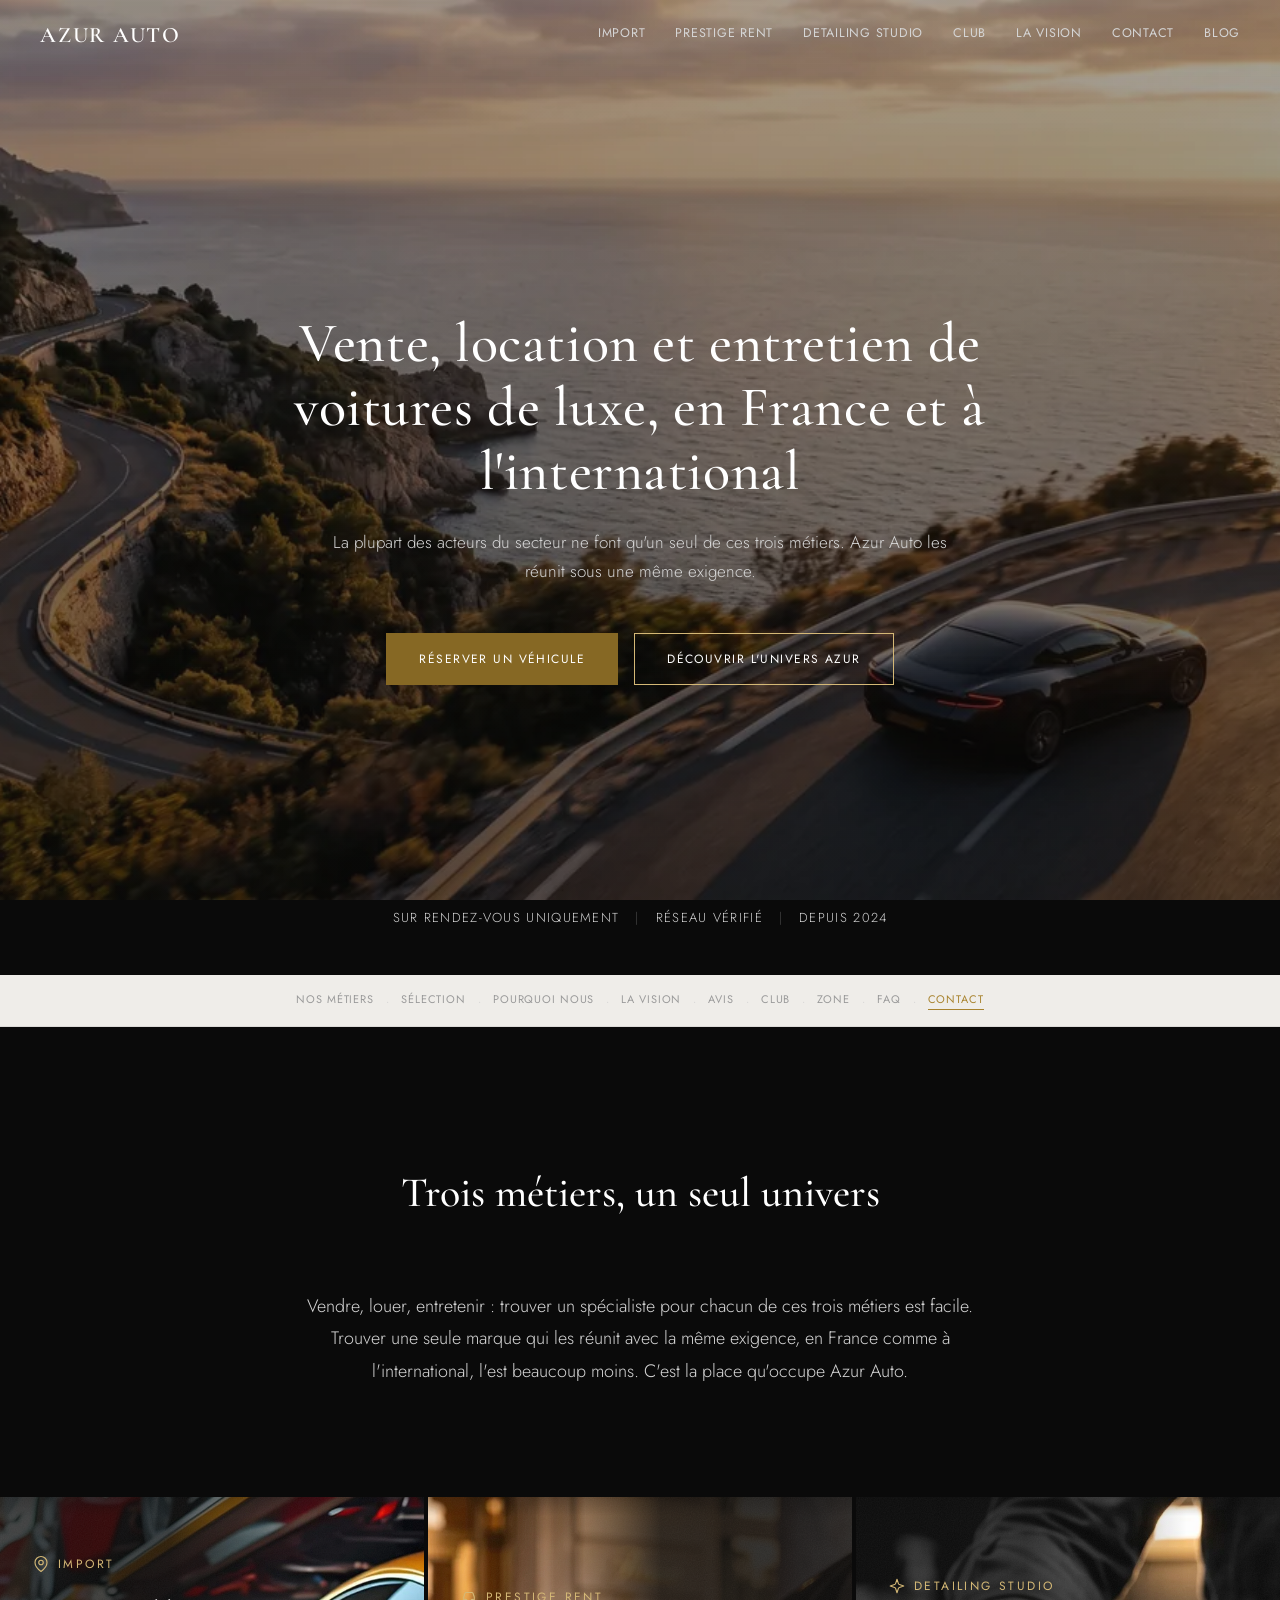
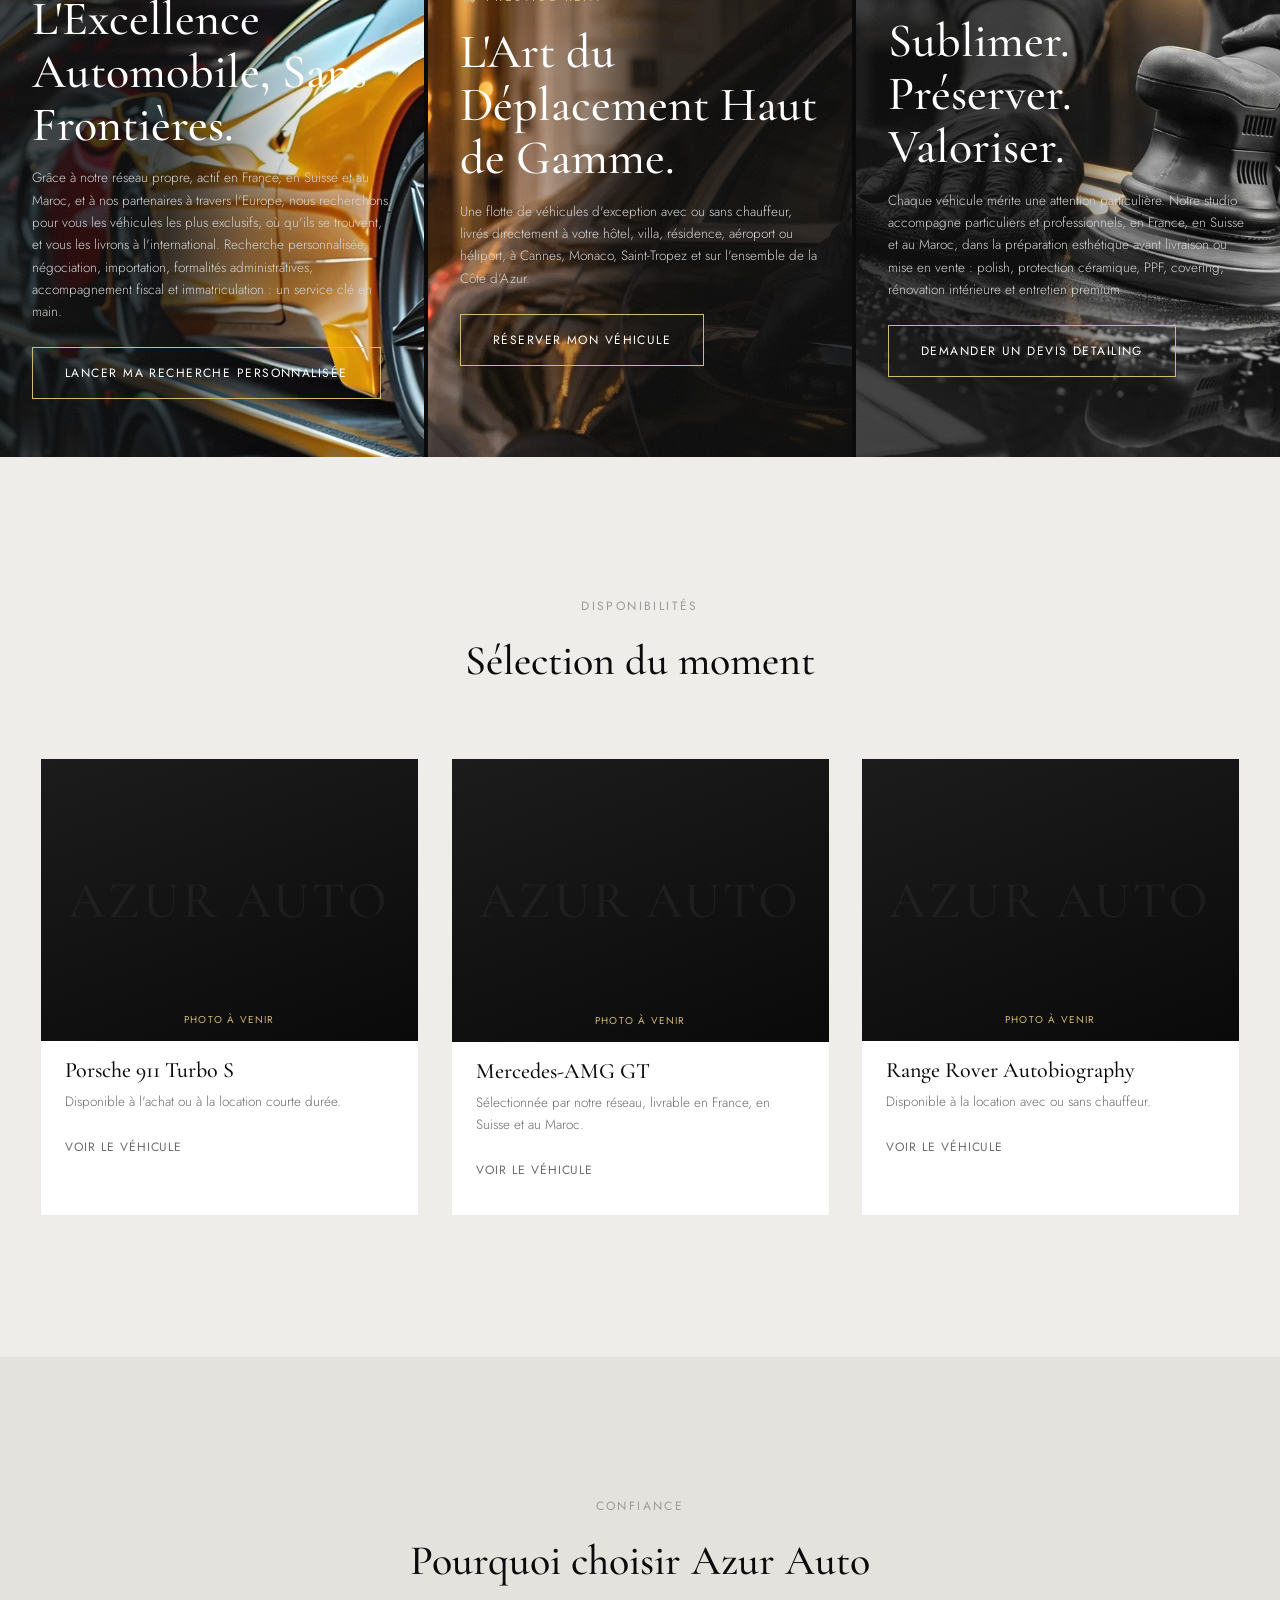
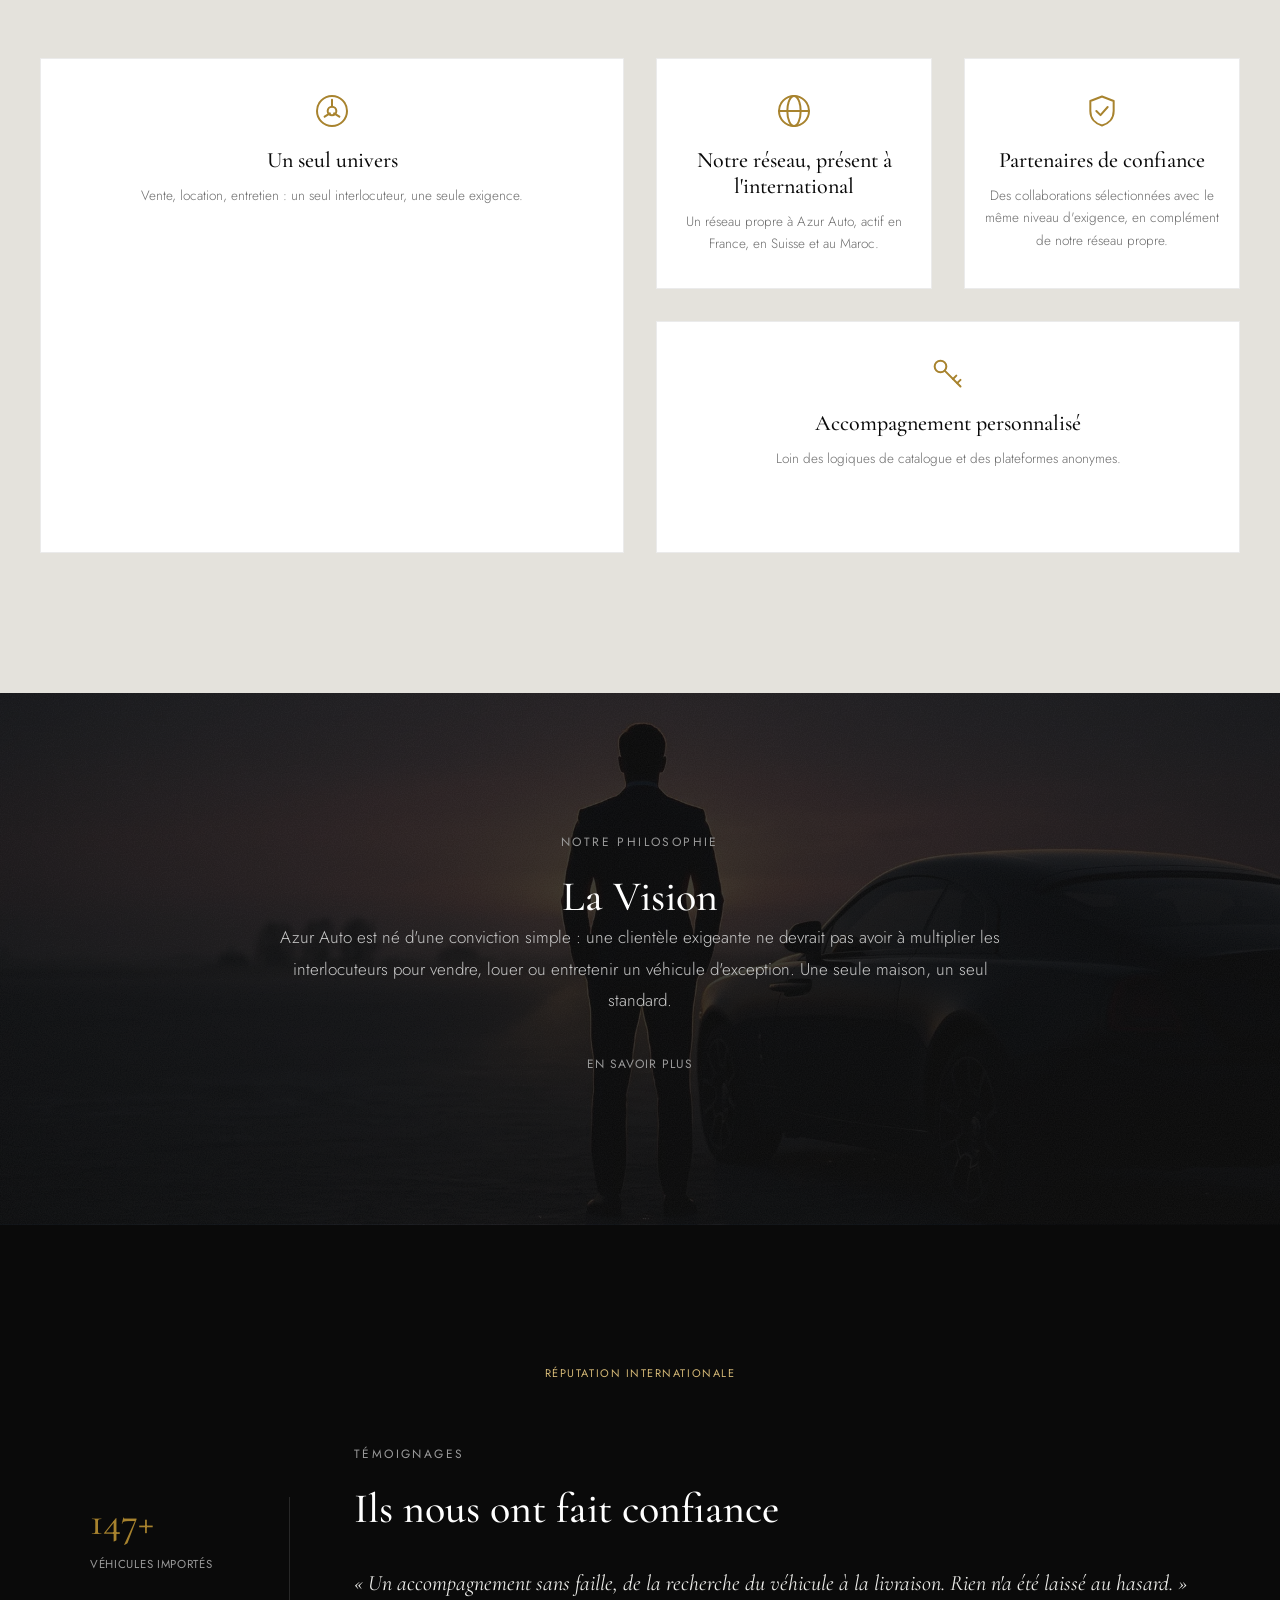
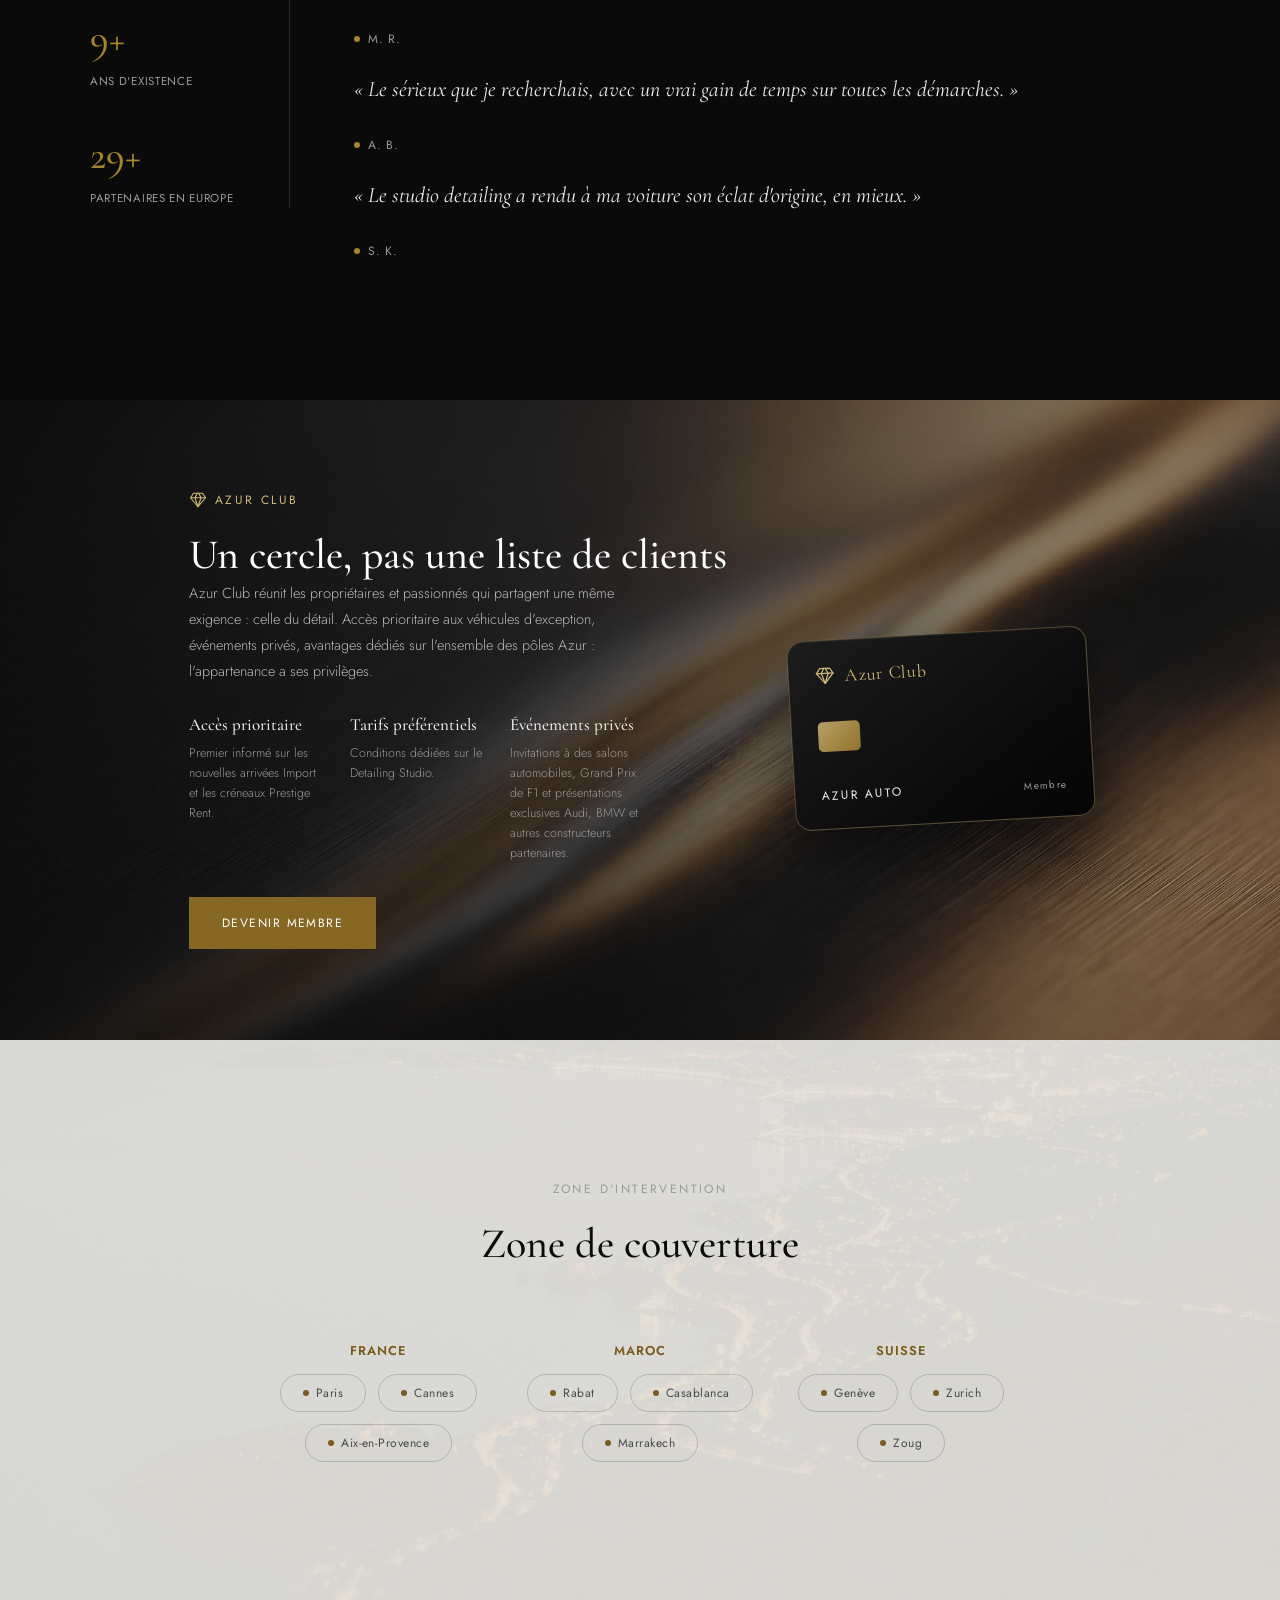
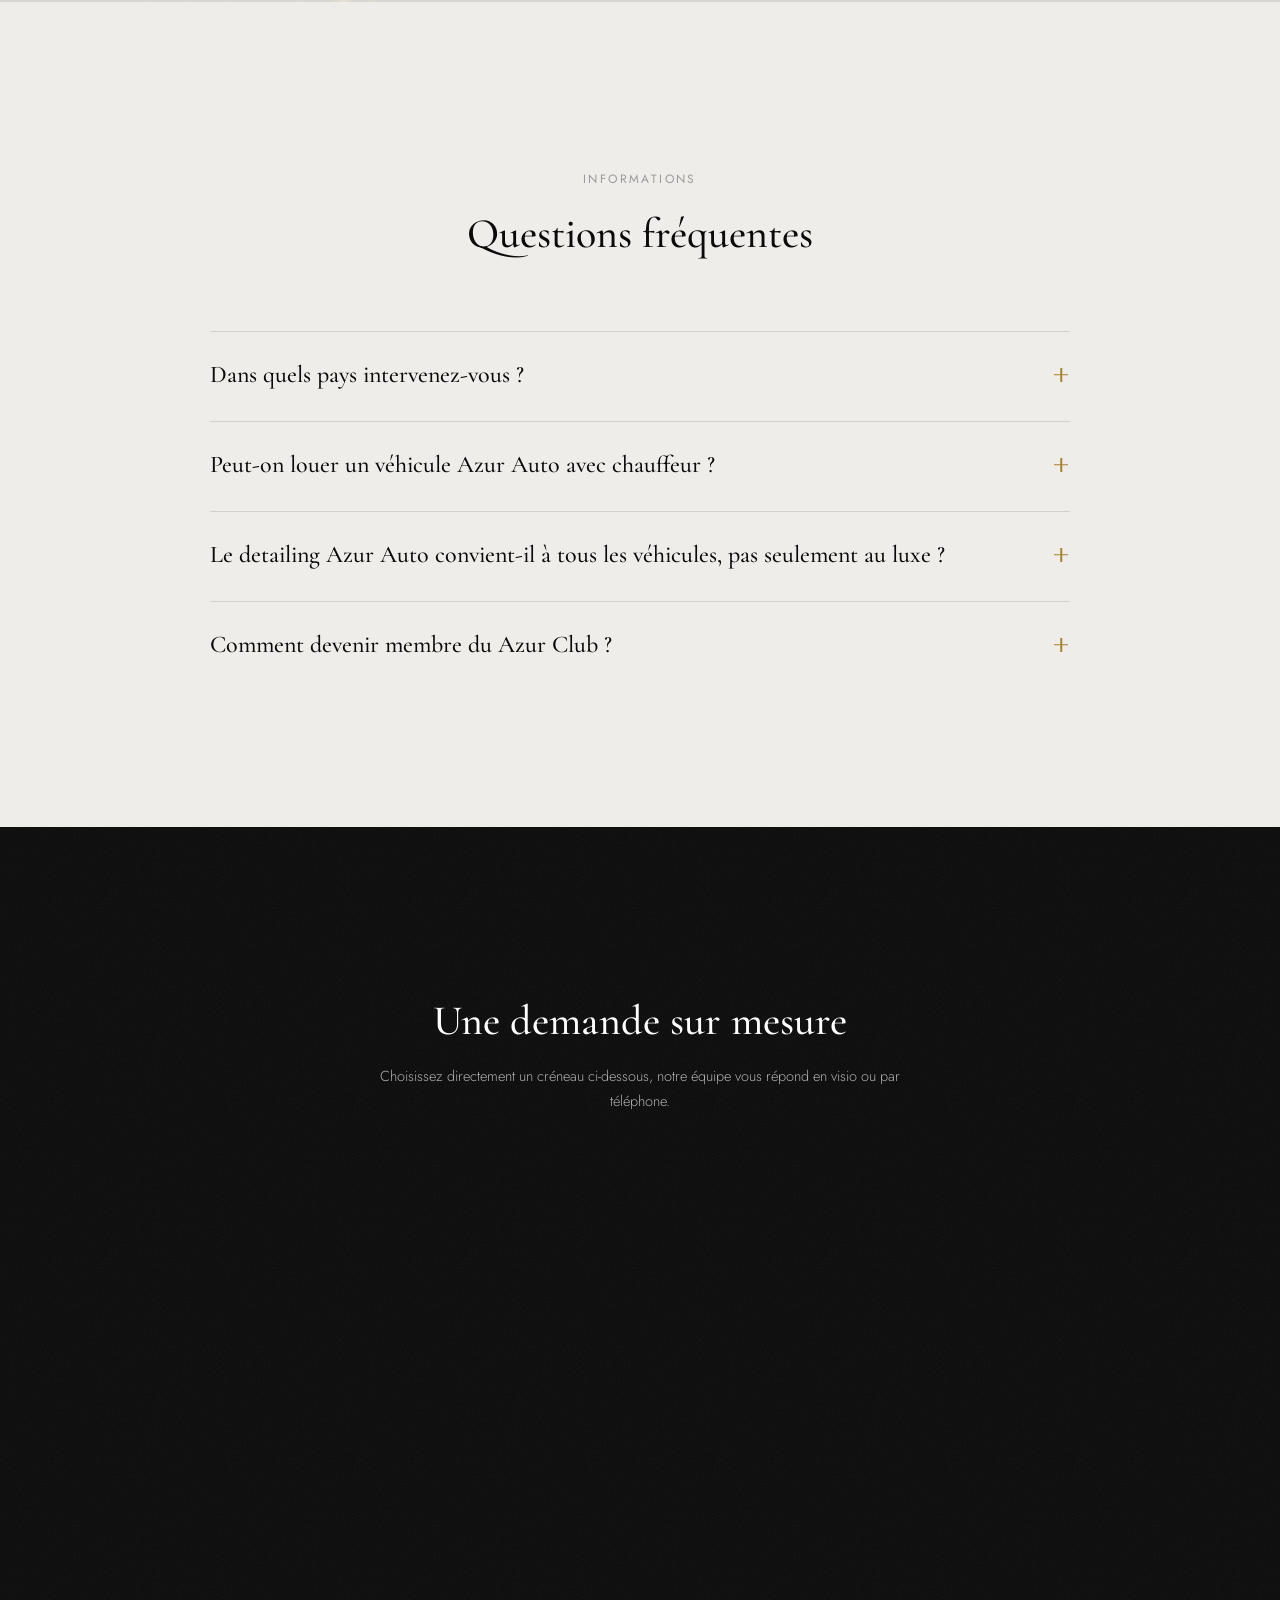
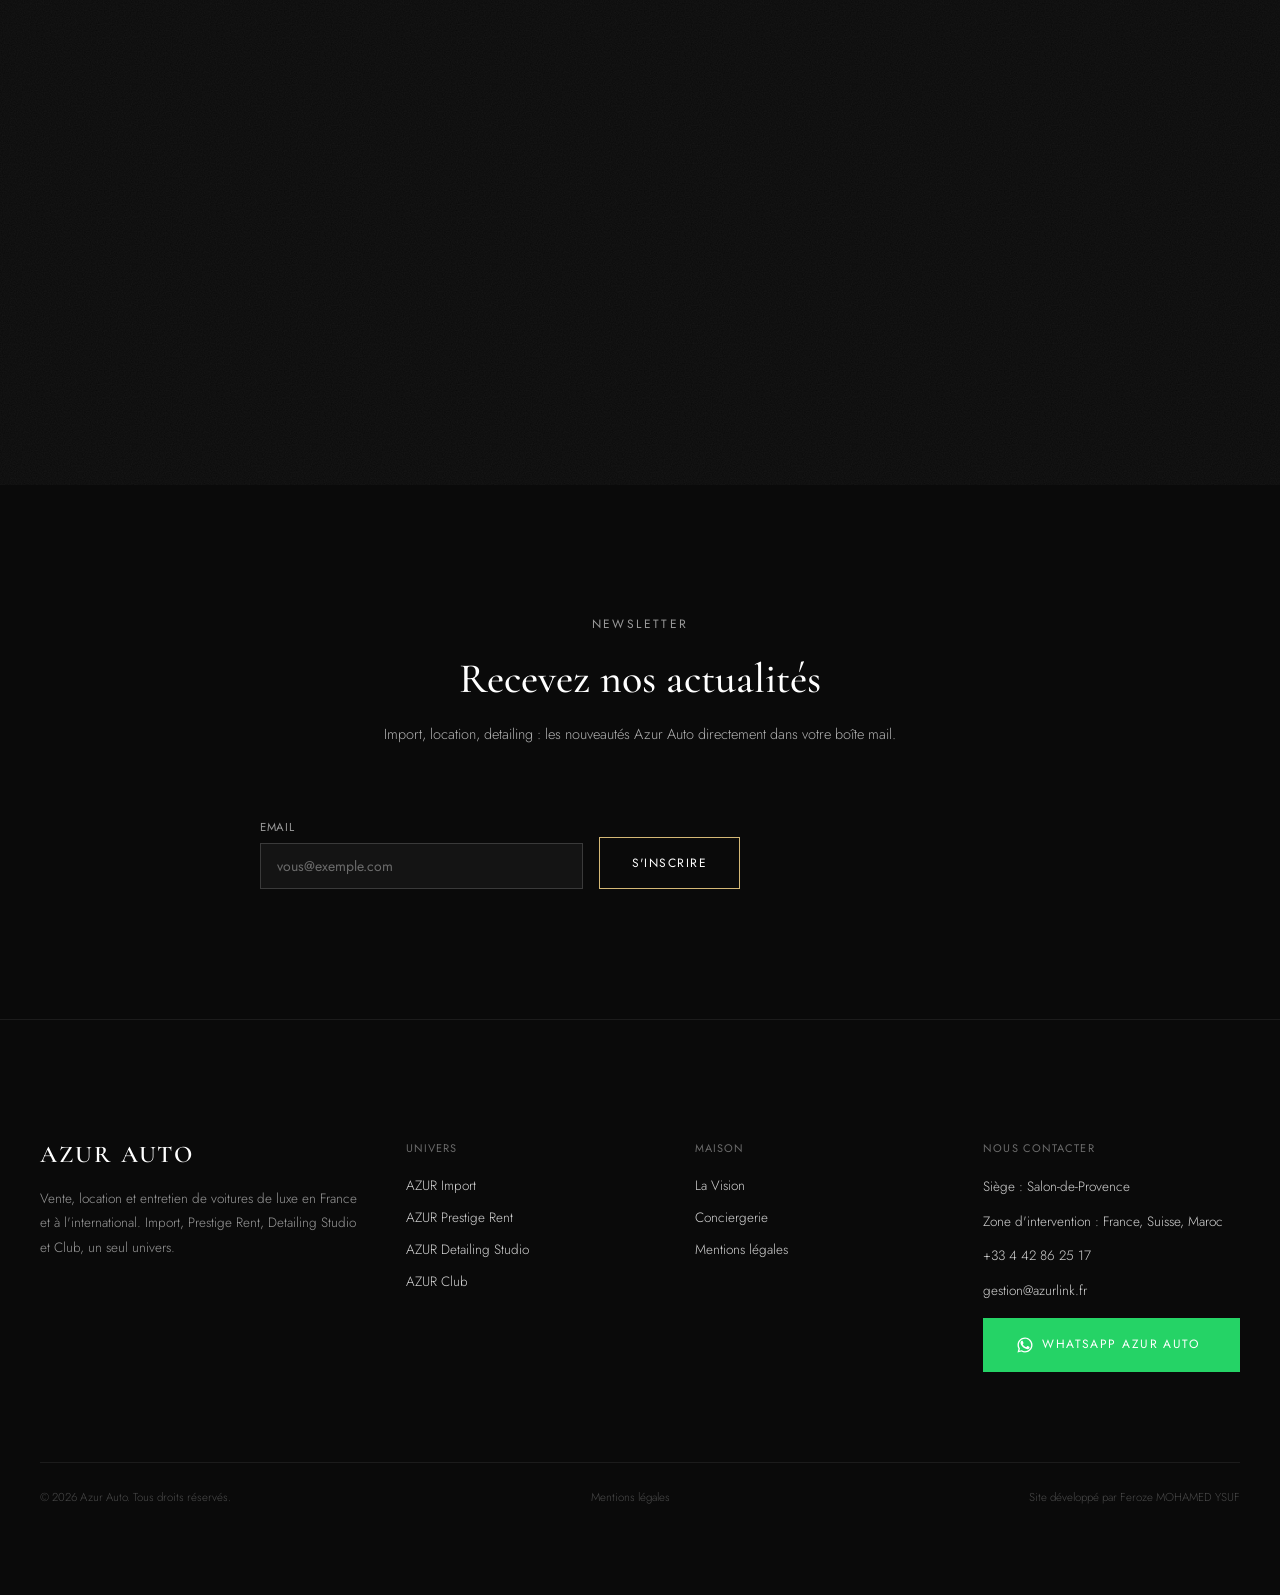
==== commit 1b7443d4: "Centralise réellement la section Newsletter dans main.js Jusqu'ici la section (kicker, titre, sous-t" ====
--- a/site/index.html
+++ b/site/index.html
@@ -552,27 +552,6 @@
     </div>
   </section>
 
-  <!-- NEWSLETTER -->
-  <!-- TODO: coller ici le snippet d'inscription Brevo une fois le compte configuré ;
-       ce formulaire (email + bouton) sert de gabarit visuel en attendant, sans
-       connexion réelle à un service d'emailing. -->
-  <section class="newsletter page-section page-section--dark" data-reveal data-reveal-variant="fade-up">
-    <div class="section-inner section-inner--narrow">
-      <div class="section-head">
-        <div class="kicker kicker--gray">Newsletter</div>
-        <h2 class="section-title section-title--light">Recevez nos actualités</h2>
-        <p class="contact__subtitle">Import, location, detailing : les nouveautés Azur Auto directement dans votre boîte mail.</p>
-      </div>
-      <form class="newsletter-form">
-        <div class="form-group">
-          <label for="newsletter-email-home">Email</label>
-          <input type="email" id="newsletter-email-home" name="email" placeholder="vous@exemple.com" required>
-        </div>
-        <button type="submit" class="btn btn--outline-gold">S'inscrire</button>
-      </form>
-    </div>
-  </section>
-
 </main>
 
 <!-- FOOTER -->
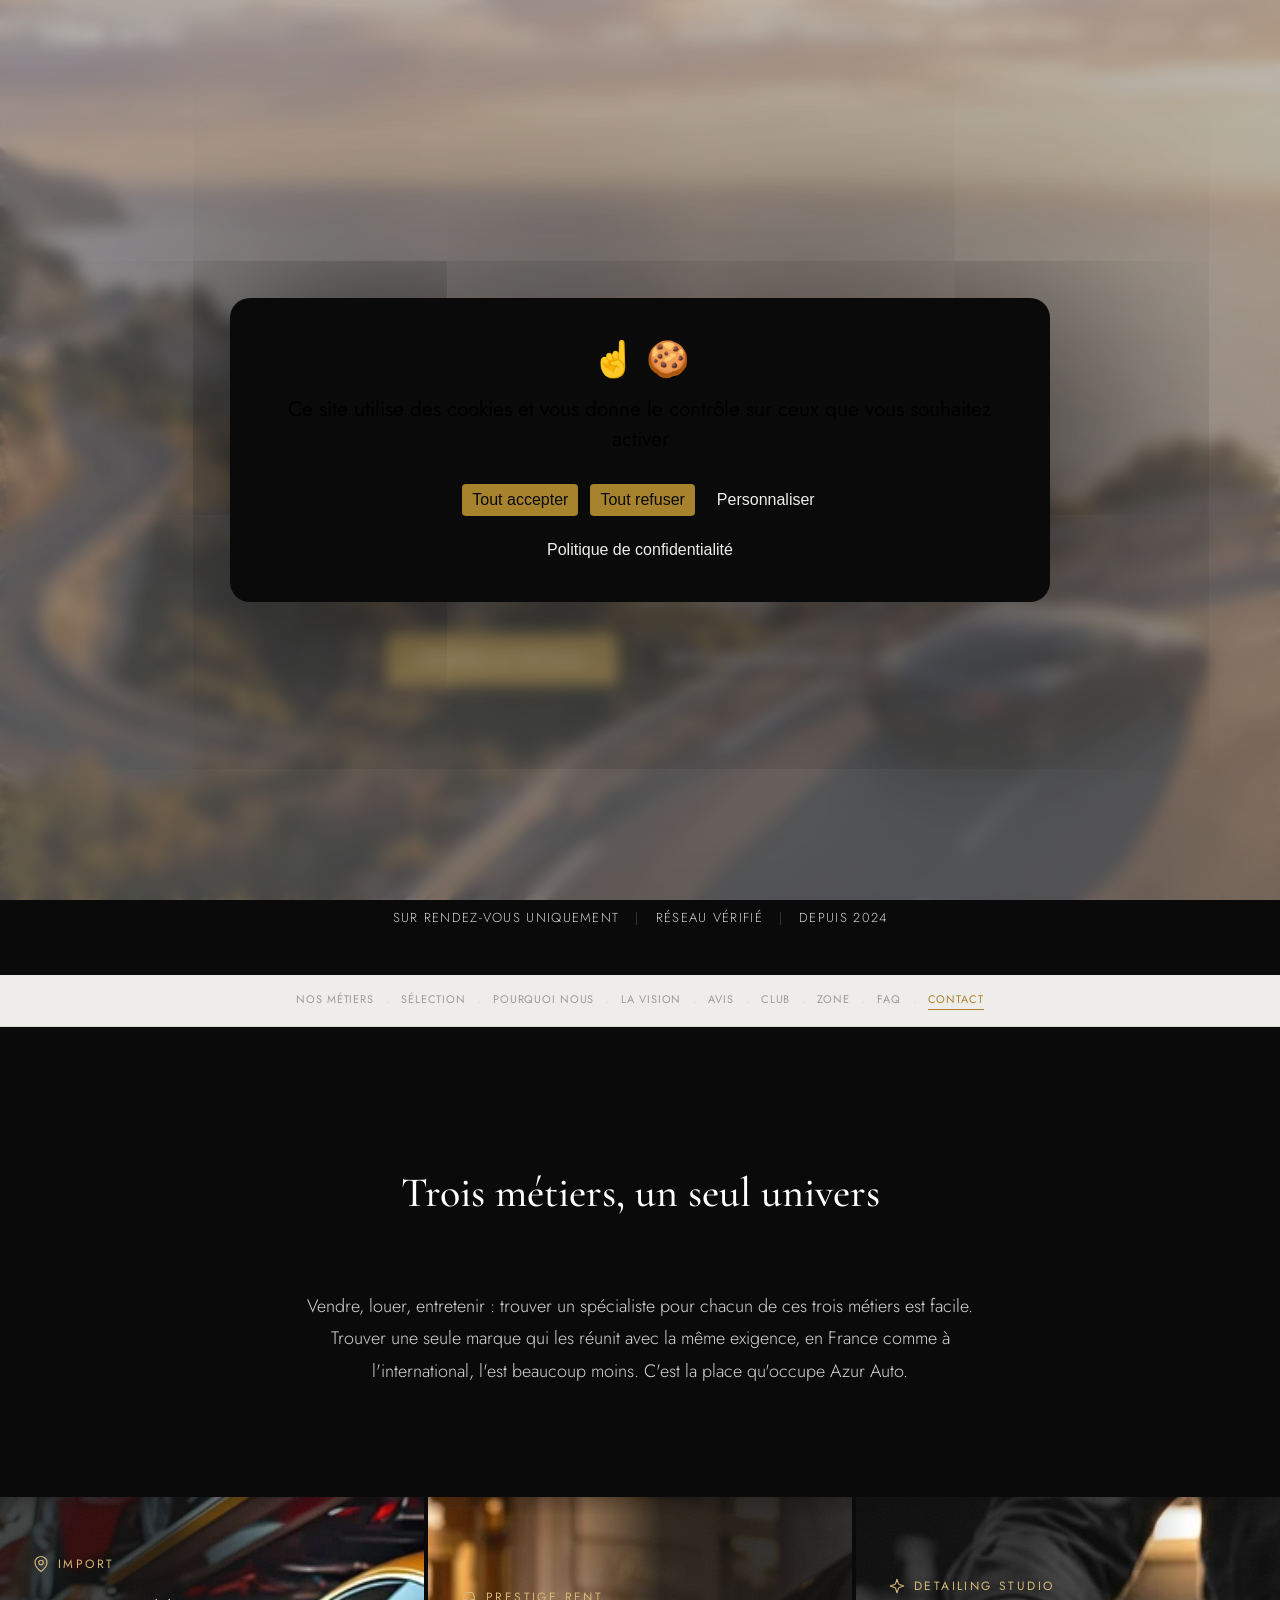
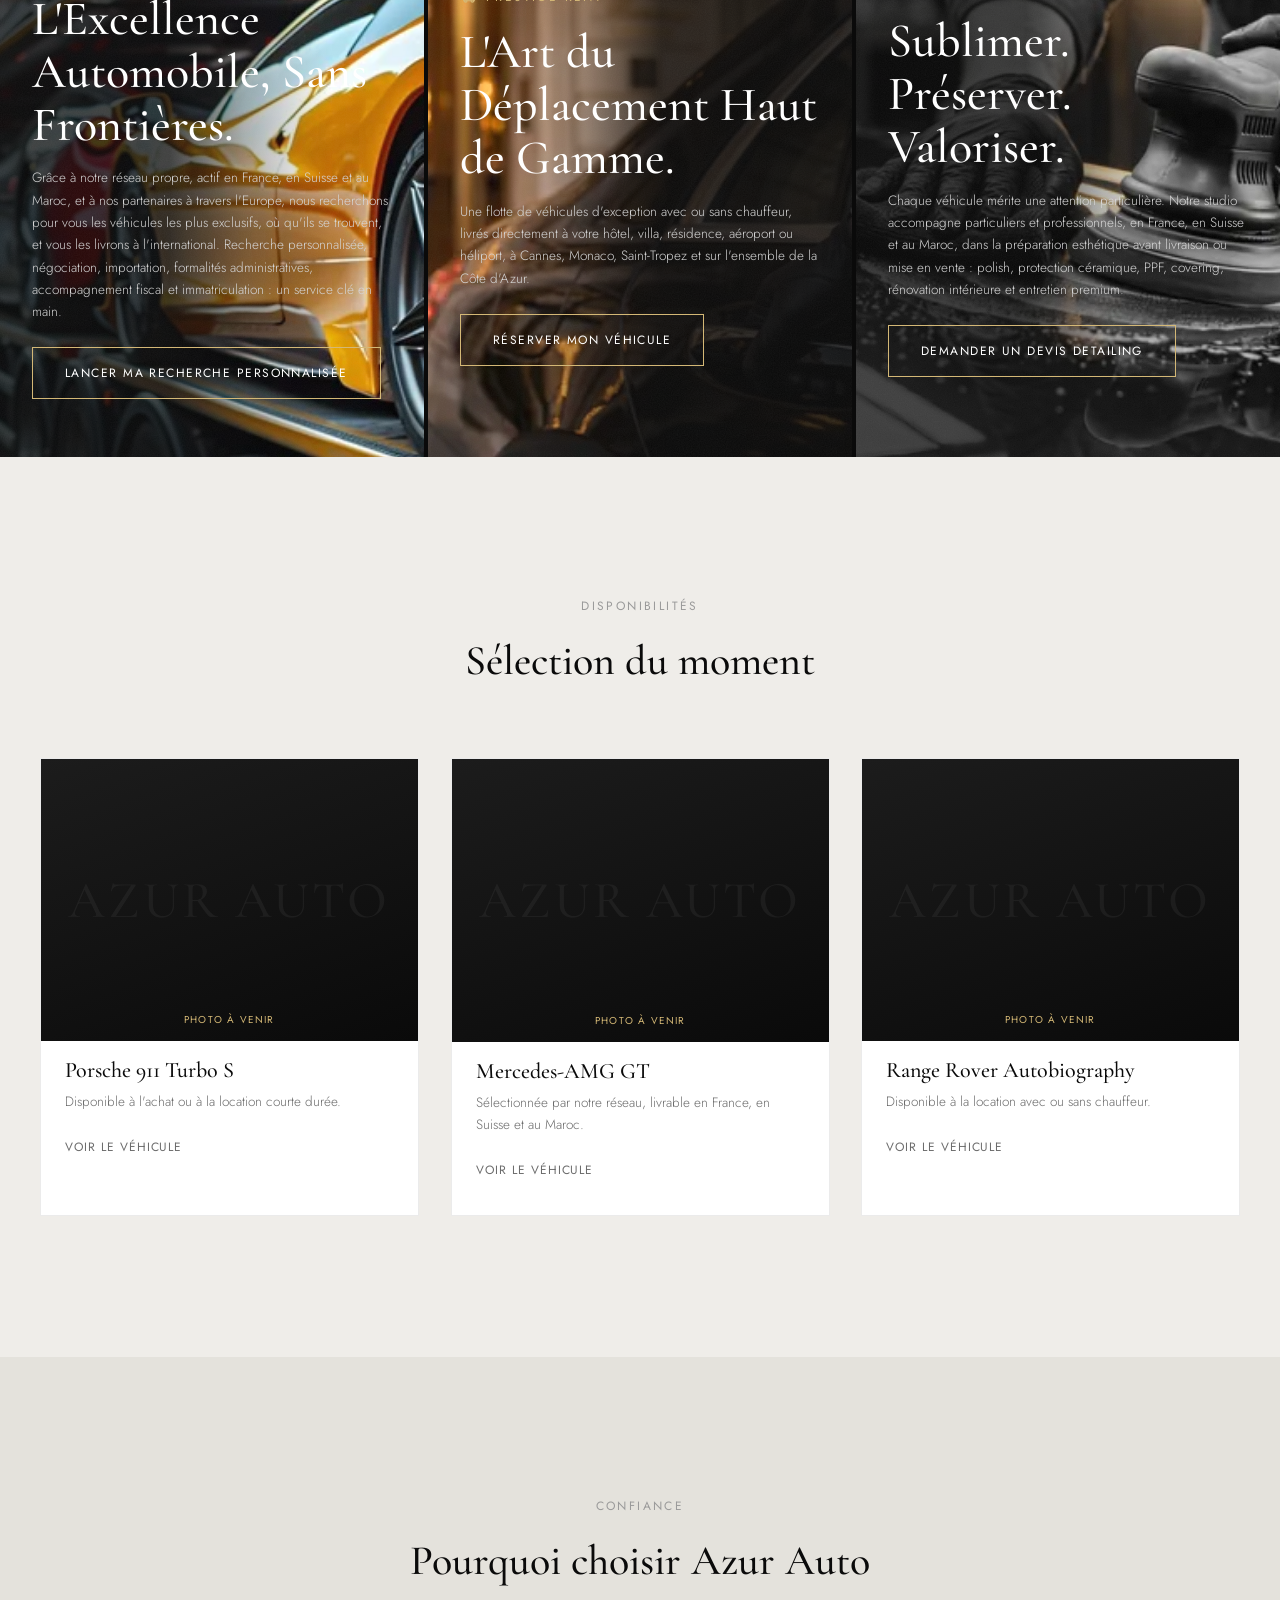
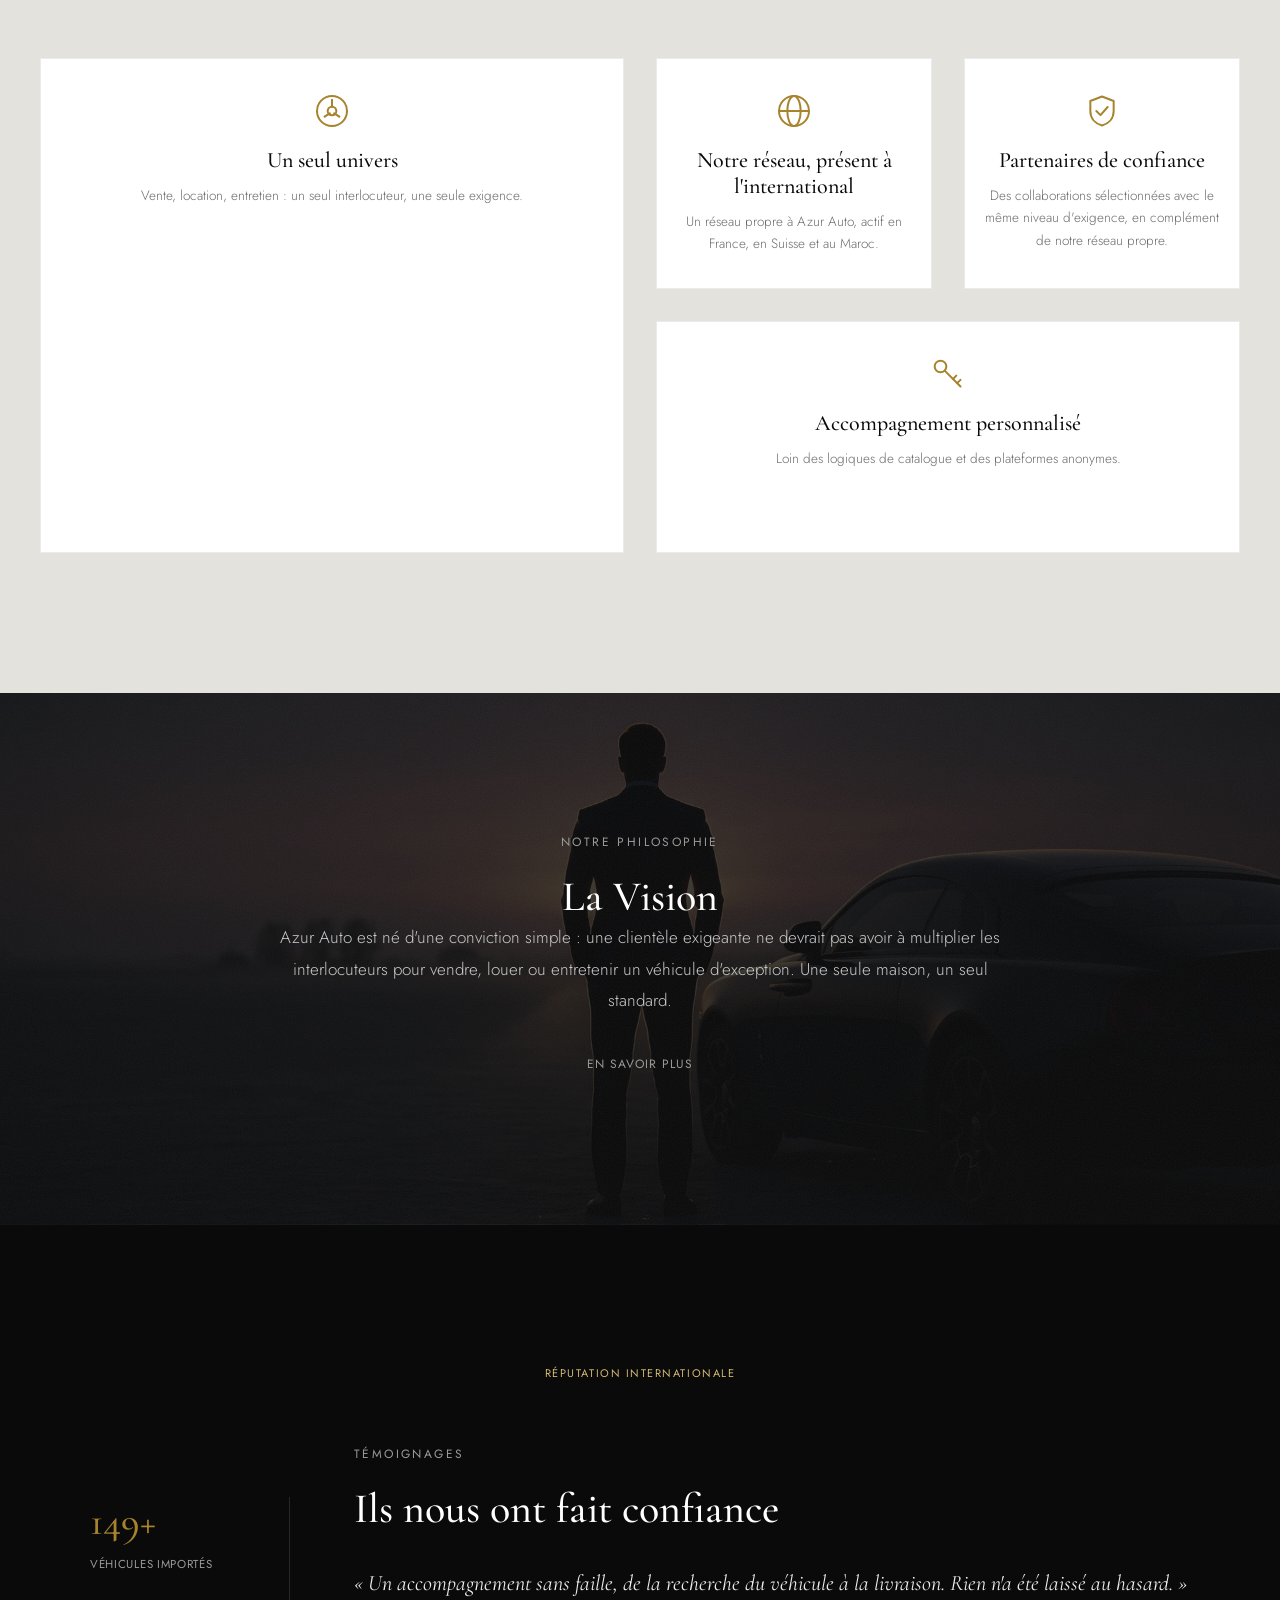
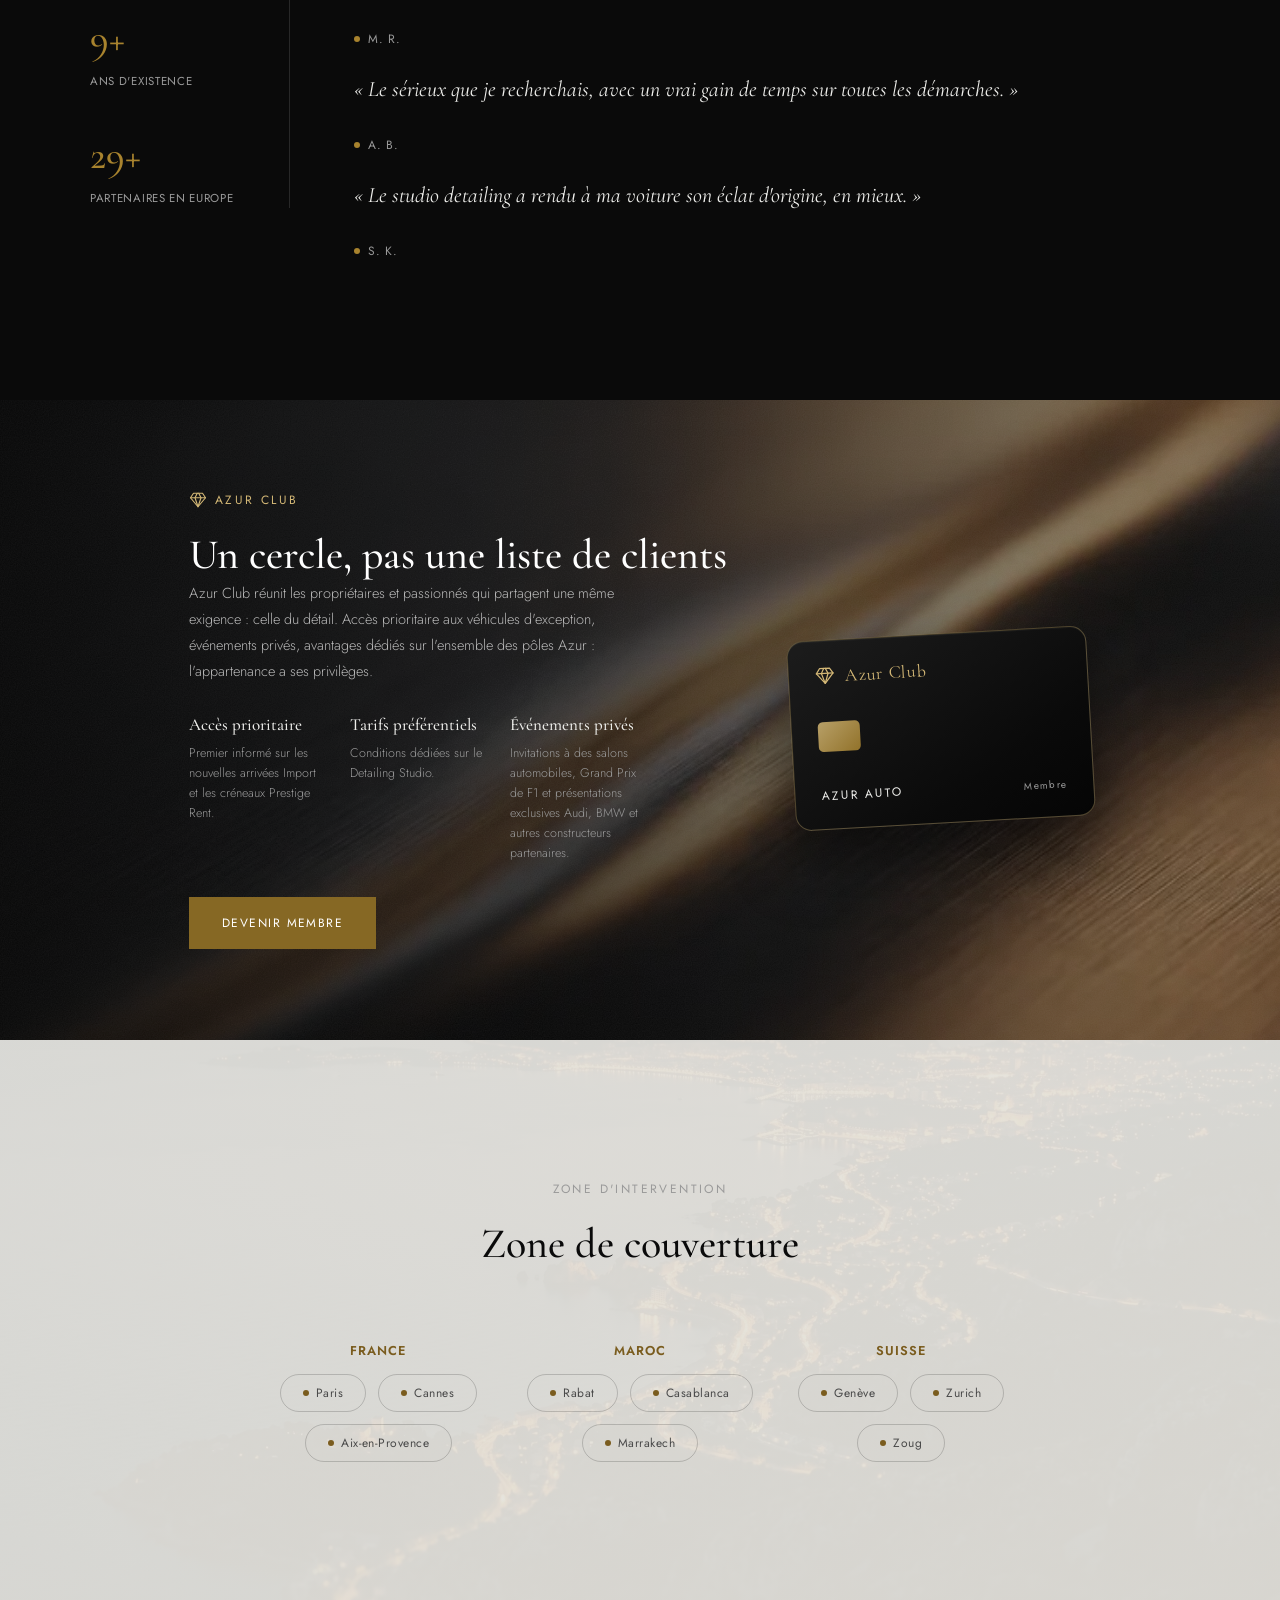
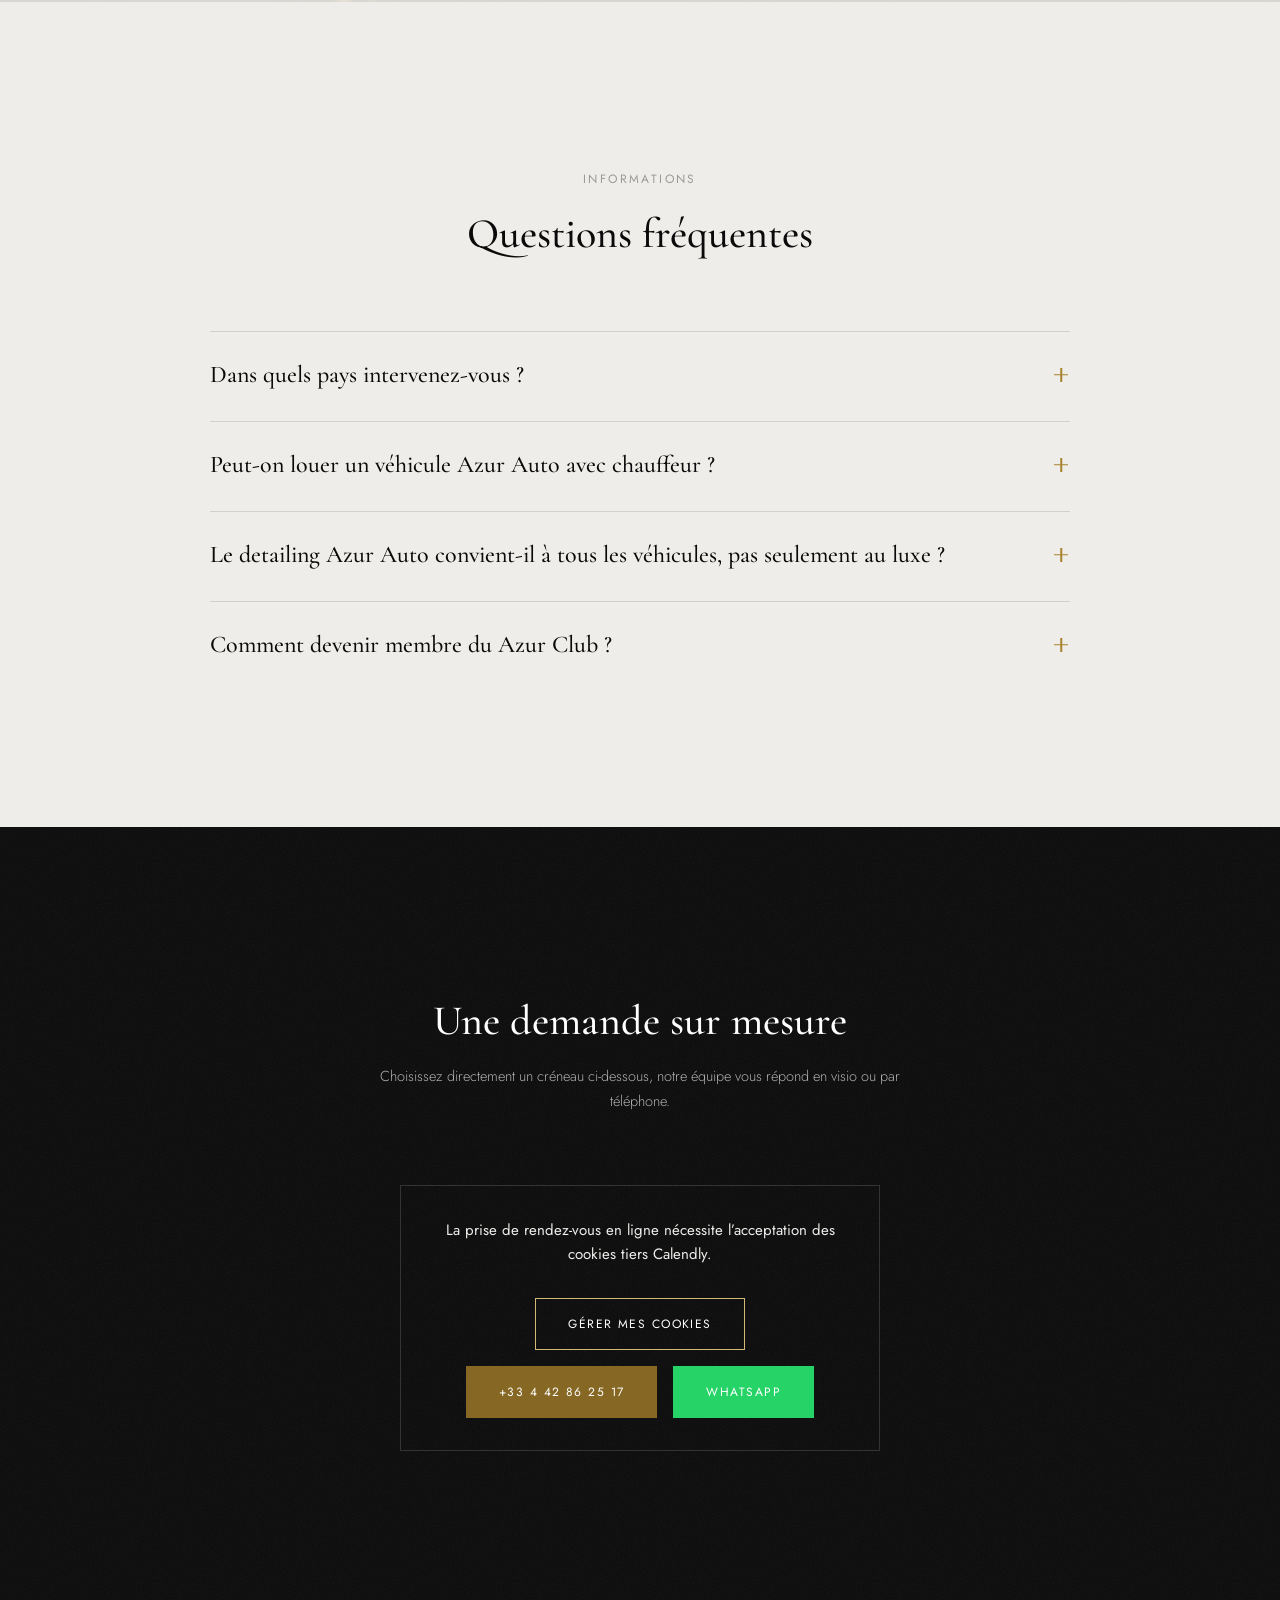
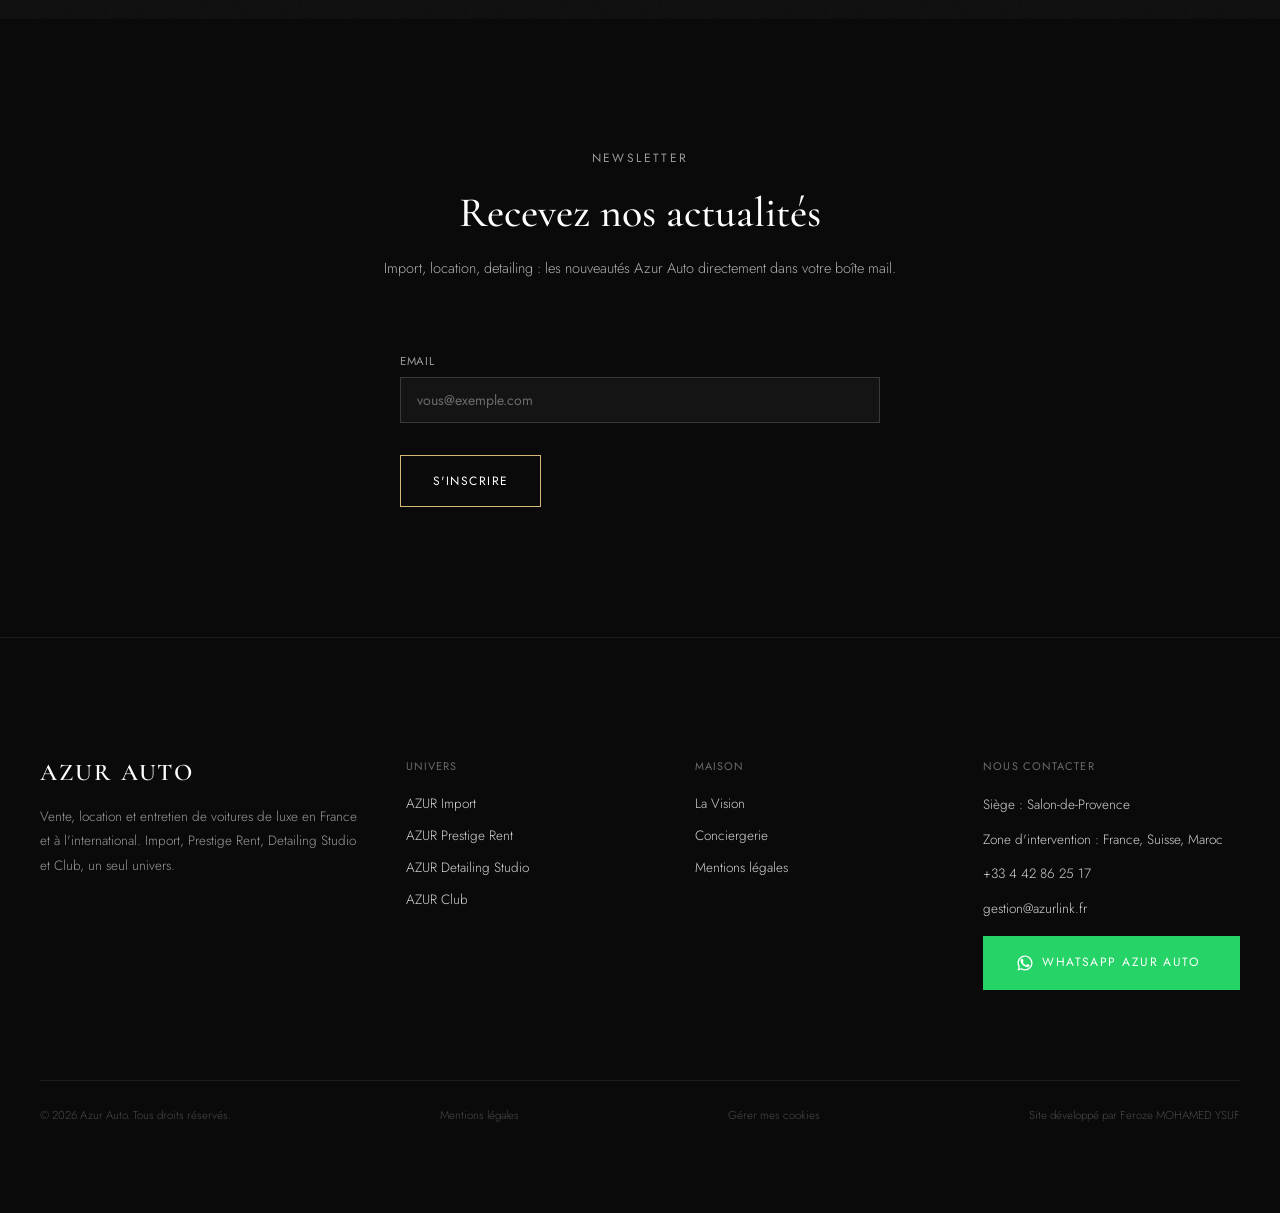
==== commit 5490cc65: "Mise en conformité cookies : bandeau de consentement RGPD (Tarteaucitron) Le site chargeait GTM, Cal" ====
--- a/site/index.html
+++ b/site/index.html
@@ -1,14 +1,10 @@
 <!DOCTYPE html>
 <html lang="fr">
 <head>
-<!-- Google Tag Manager -->
-<!-- TODO: remplacer GTM-XXXXXXX par le vrai ID de conteneur une fois le compte GTM créé (voir Phase 5 du document de finalisation) -->
-<script>(function(w,d,s,l,i){w[l]=w[l]||[];w[l].push({'gtm.start':
-new Date().getTime(),event:'gtm.js'});var f=d.getElementsByTagName(s)[0],
-j=d.createElement(s),dl=l!='dataLayer'?'&l='+l:'';j.async=true;j.src=
-'https://www.googletagmanager.com/gtm.js?id='+i+dl;f.parentNode.insertBefore(j,f);
-})(window,document,'script','dataLayer','GTM-XXXXXXX');</script>
-<!-- End Google Tag Manager -->
+<!-- Google Tag Manager : chargement conditionné au consentement RGPD (catégorie
+     "mesure d'audience"), voir tarteaucitron-config.js (service "gtmazur") en fin
+     de page, juste avant main.js -- TODO: remplacer GTM-XXXXXXX par le vrai ID une
+     fois le compte GTM créé (voir Phase 5 du document de finalisation) -->
 <meta charset="utf-8">
 <meta name="viewport" content="width=device-width, initial-scale=1">
 <title>Vente, Location, Detailing Auto de Luxe International | Azur Auto</title>
@@ -596,6 +592,7 @@
   <div class="site-footer__bottom">
     <div>© 2026 Azur Auto. Tous droits réservés.</div>
     <a href="./mentions-legales.html">Mentions légales</a>
+    <a href="#" class="tac-manage-cookies">Gérer mes cookies</a>
     <div class="site-footer__credit">Site développé par Feroze MOHAMED YSUF</div>
   </div>
 </footer>
@@ -606,6 +603,8 @@
   <span class="whatsapp-float__label">Discuter maintenant</span>
 </a>
 
+<script src="./js/tarteaucitron/tarteaucitron.min.js"></script>
+<script src="./js/tarteaucitron-config.js"></script>
 <script src="./js/main.js"></script>
 </body>
 </html>
--- a/site/css/styles.css
+++ b/site/css/styles.css
@@ -1578,10 +1578,20 @@
   align-items: flex-end;
   gap: var(--space-4);
   max-width: 480px;
+  margin: 0 auto;
+  text-align: left;
 }
 .newsletter-form .form-group {
   flex: 1 1 240px;
   margin-bottom: 0;
+}
+/* le widget reCAPTCHA (304px de large) ne s'accorde pas avec le champ email
+   flexible juste au-dessus : flex-basis 100% le force sur sa propre ligne
+   dans ce conteneur flex-wrap, centré comme le reste du formulaire */
+.newsletter-form .newsletter-recaptcha {
+  flex: 1 1 100%;
+  display: flex;
+  justify-content: center;
 }
 .newsletter-form button[type="submit"] {
   flex-shrink: 0;
@@ -3594,3 +3604,46 @@
   color: var(--gray-2);
   font-weight: 300;
 }
+
+/* -------------------- repli Calendly sans consentement (RGPD) -------------------- */
+/* Remplace le widget quand la catégorie "calendly" n'est pas acceptée dans
+   Tarteaucitron (voir main.js, showCalendlyFallback) : jamais de blocage
+   total de la prise de contact, les coordonnées directes restent visibles
+   immédiatement à côté du bouton pour rouvrir le panneau de préférences. */
+.calendly-consent-fallback {
+  max-width: 480px;
+  margin: 0 auto;
+  padding: var(--space-6);
+  border: 1px solid rgba(255,255,255,0.15);
+  text-align: center;
+}
+.calendly-consent-fallback p {
+  color: #ededea;
+  font-size: 15px;
+  line-height: 1.6;
+  margin: 0 0 var(--space-5);
+}
+
+/* -------------------- bandeau de consentement Tarteaucitron -------------------- */
+/* Recolore le jaune par défaut de la bibliothèque aux teintes du site (noir/
+   or) plutôt que de garder un popup qui jure avec le reste des pages ; les
+   boutons "Tout accepter"/"Tout refuser" restent de même taille/poids
+   (héritage du CSS de la bibliothèque), seule la couleur change. */
+#tarteaucitronRoot #tarteaucitronAlertBig {
+  background: var(--black) !important;
+  color: #ededea !important;
+  border-top: 1px solid var(--black-alt);
+}
+#tarteaucitronRoot .tarteaucitronCTAButton,
+#tarteaucitronRoot .tarteaucitronAllow,
+#tarteaucitronRoot .tarteaucitronDeny {
+  background: var(--gold-solid) !important;
+  color: var(--black) !important;
+  border-radius: 2px;
+}
+#tarteaucitronRoot #tarteaucitronCloseAlert,
+#tarteaucitronRoot #tarteaucitronPrivacyUrl {
+  background: transparent !important;
+  color: #ededea !important;
+  border: 1px solid rgba(255,255,255,0.3);
+}
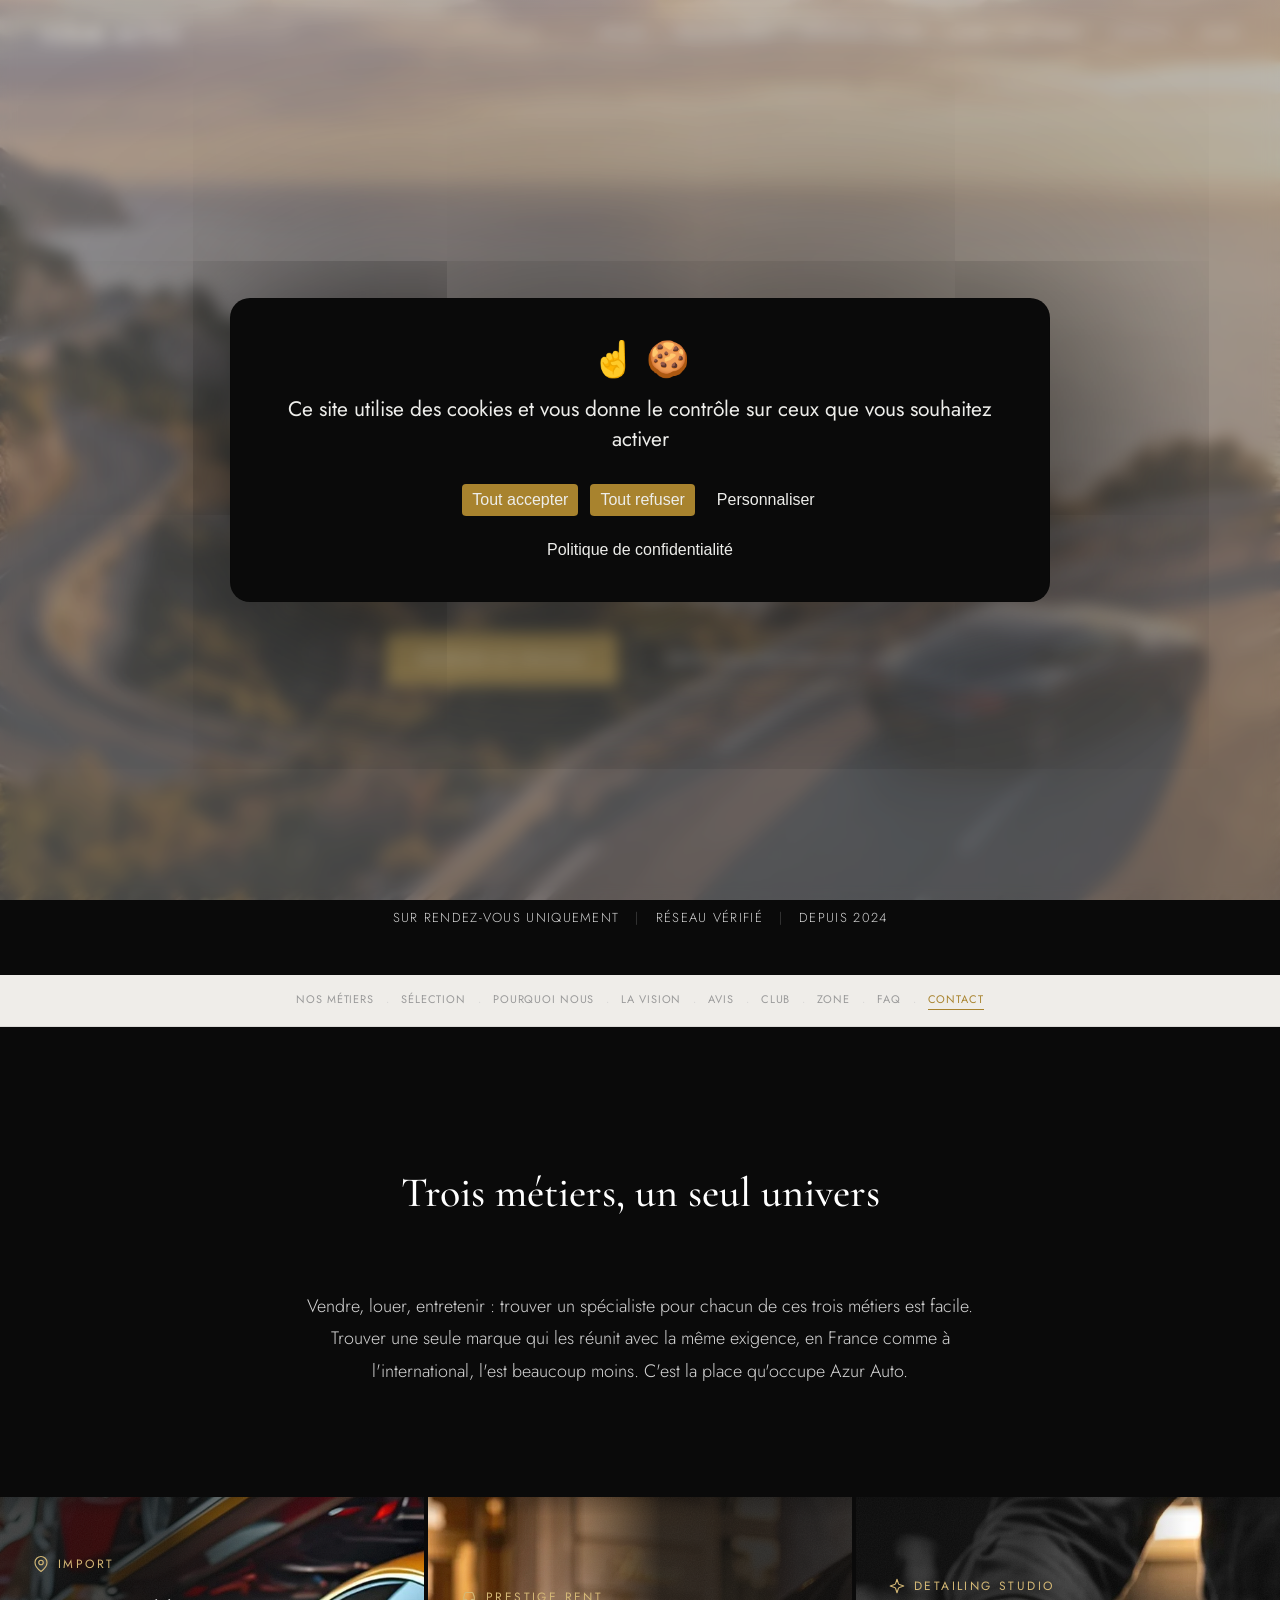
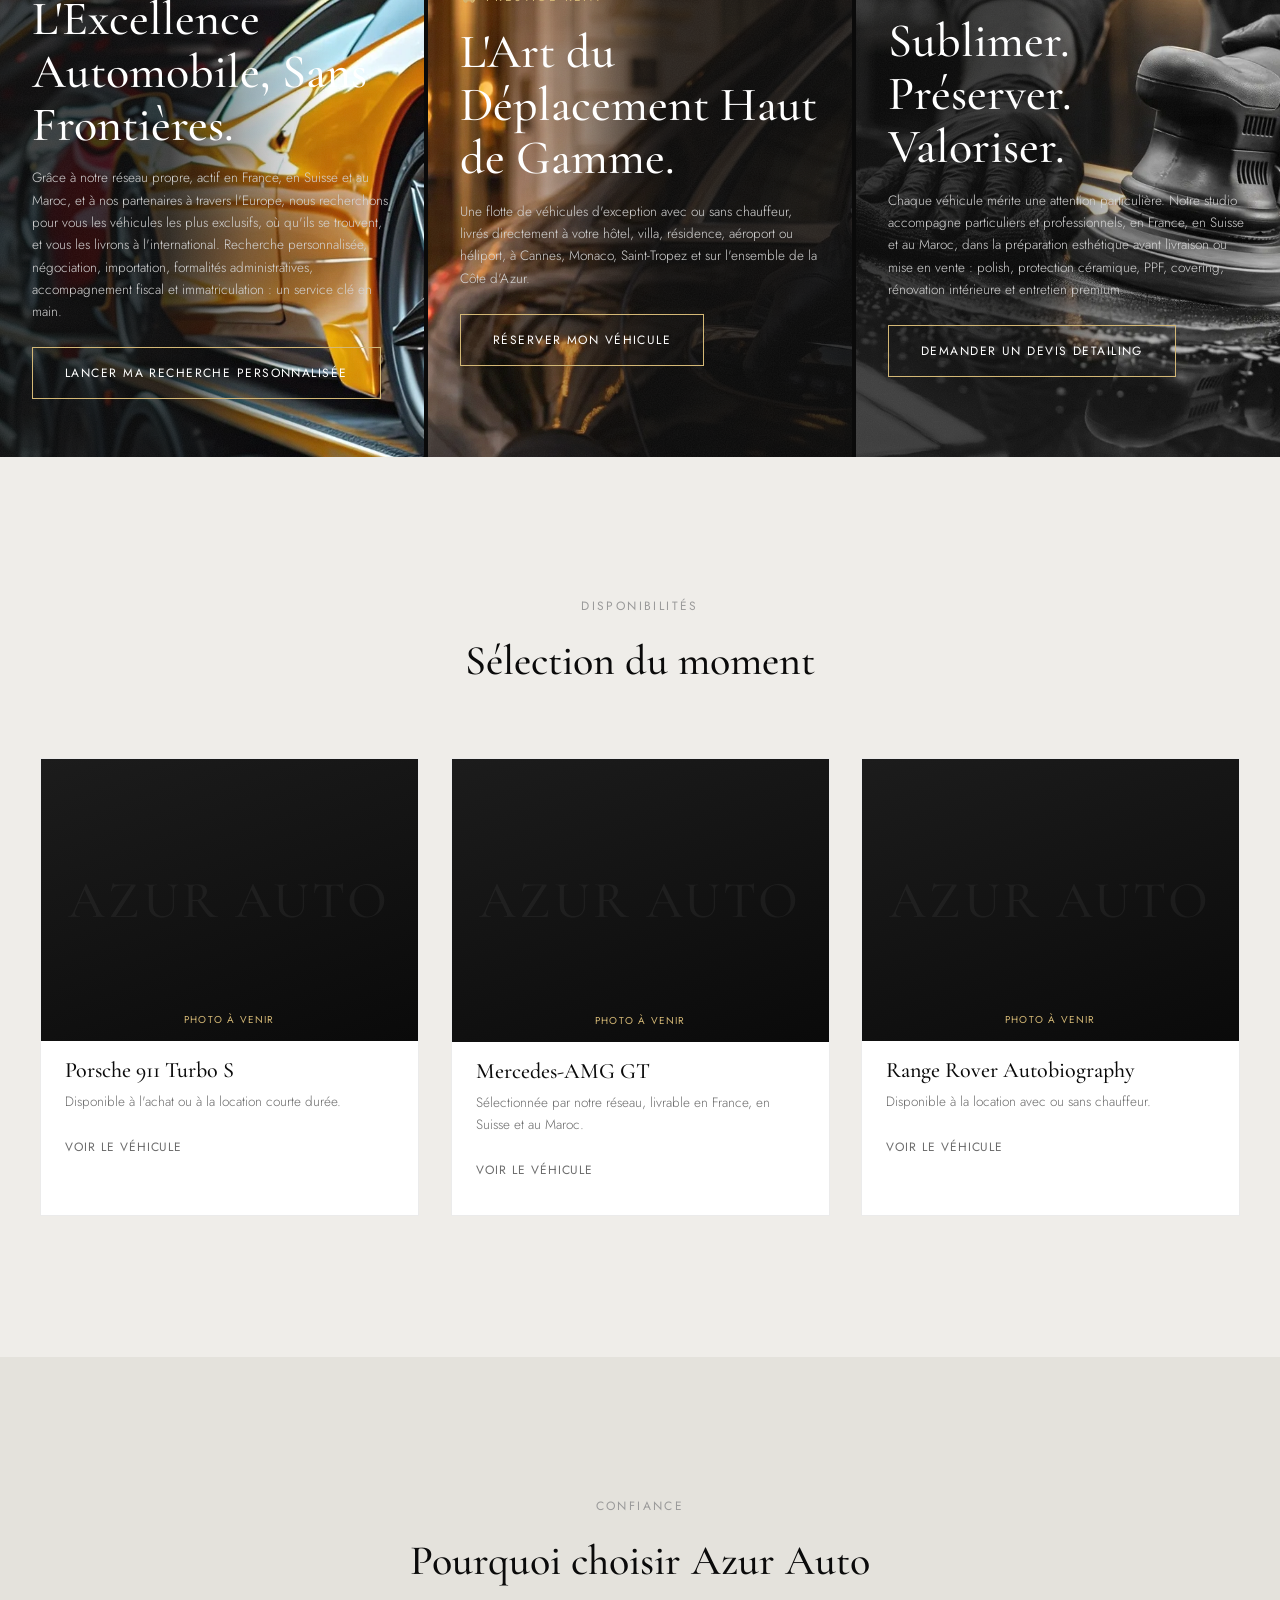
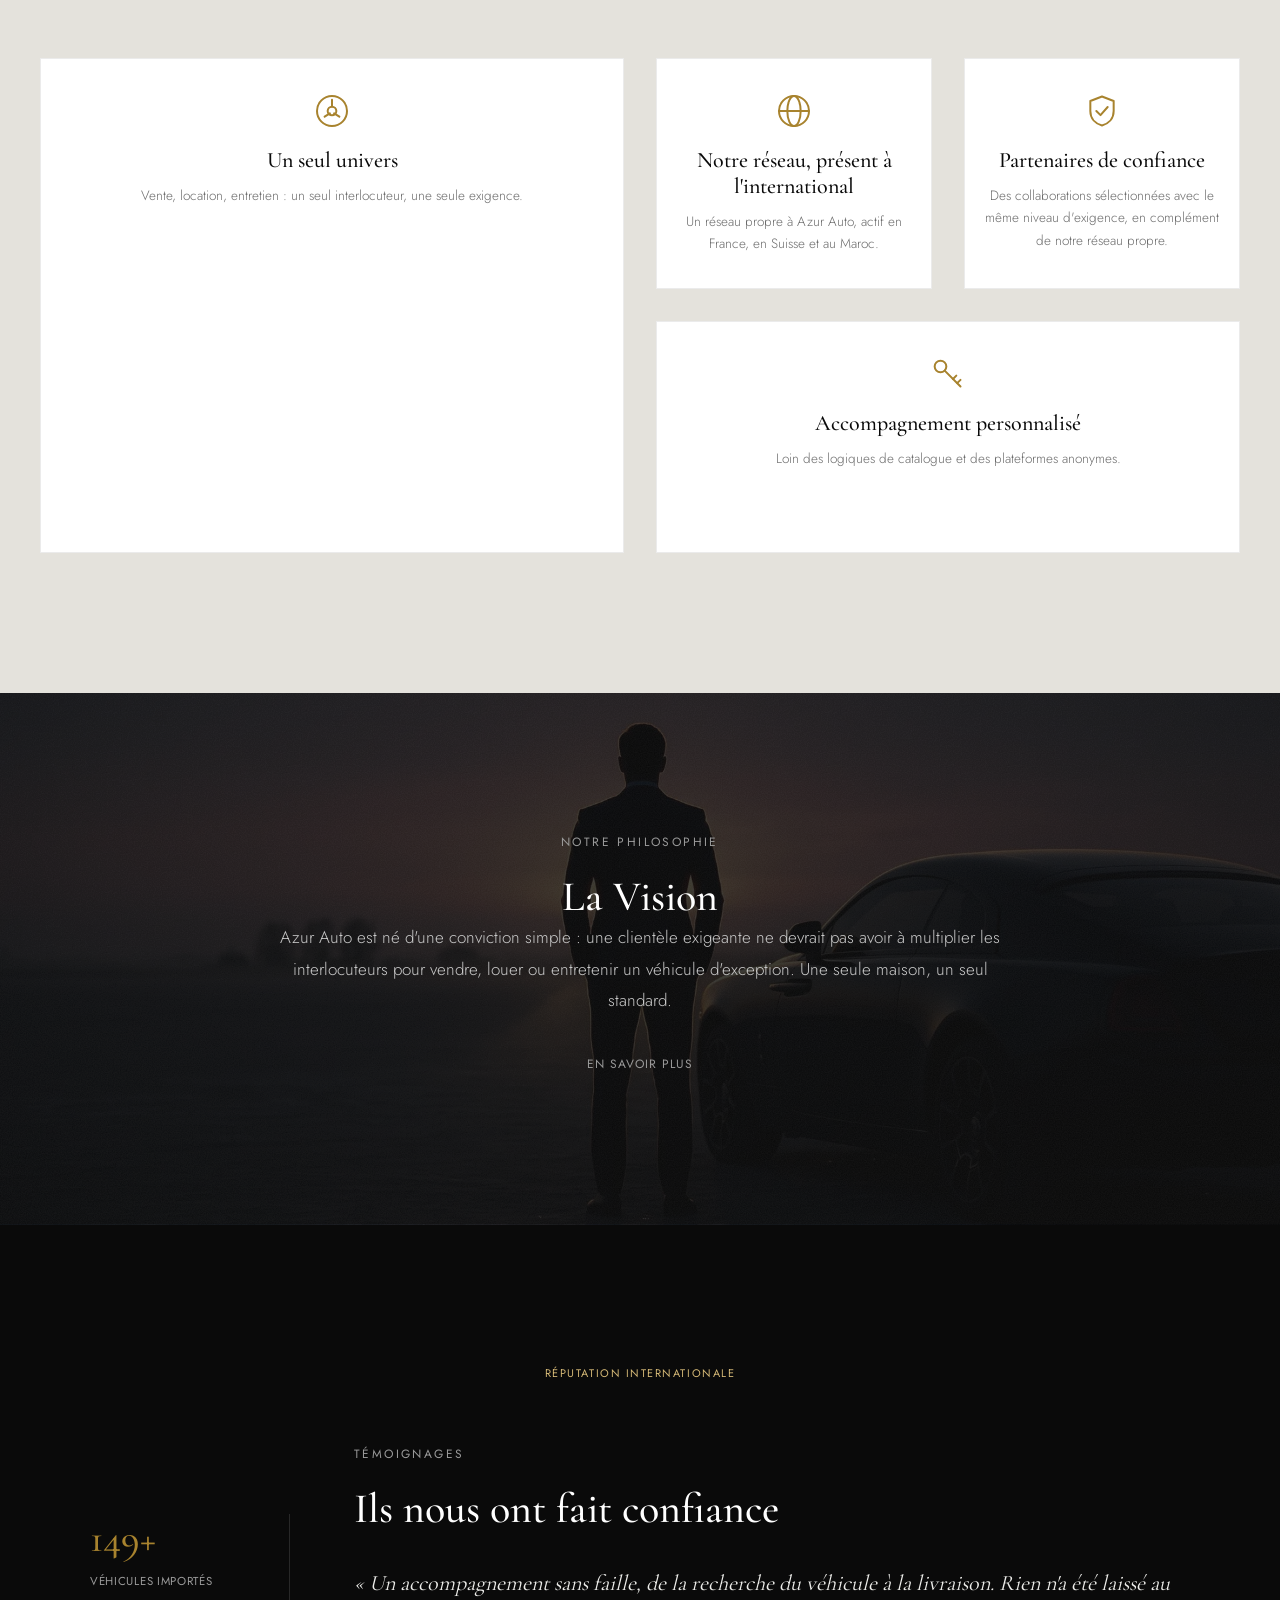
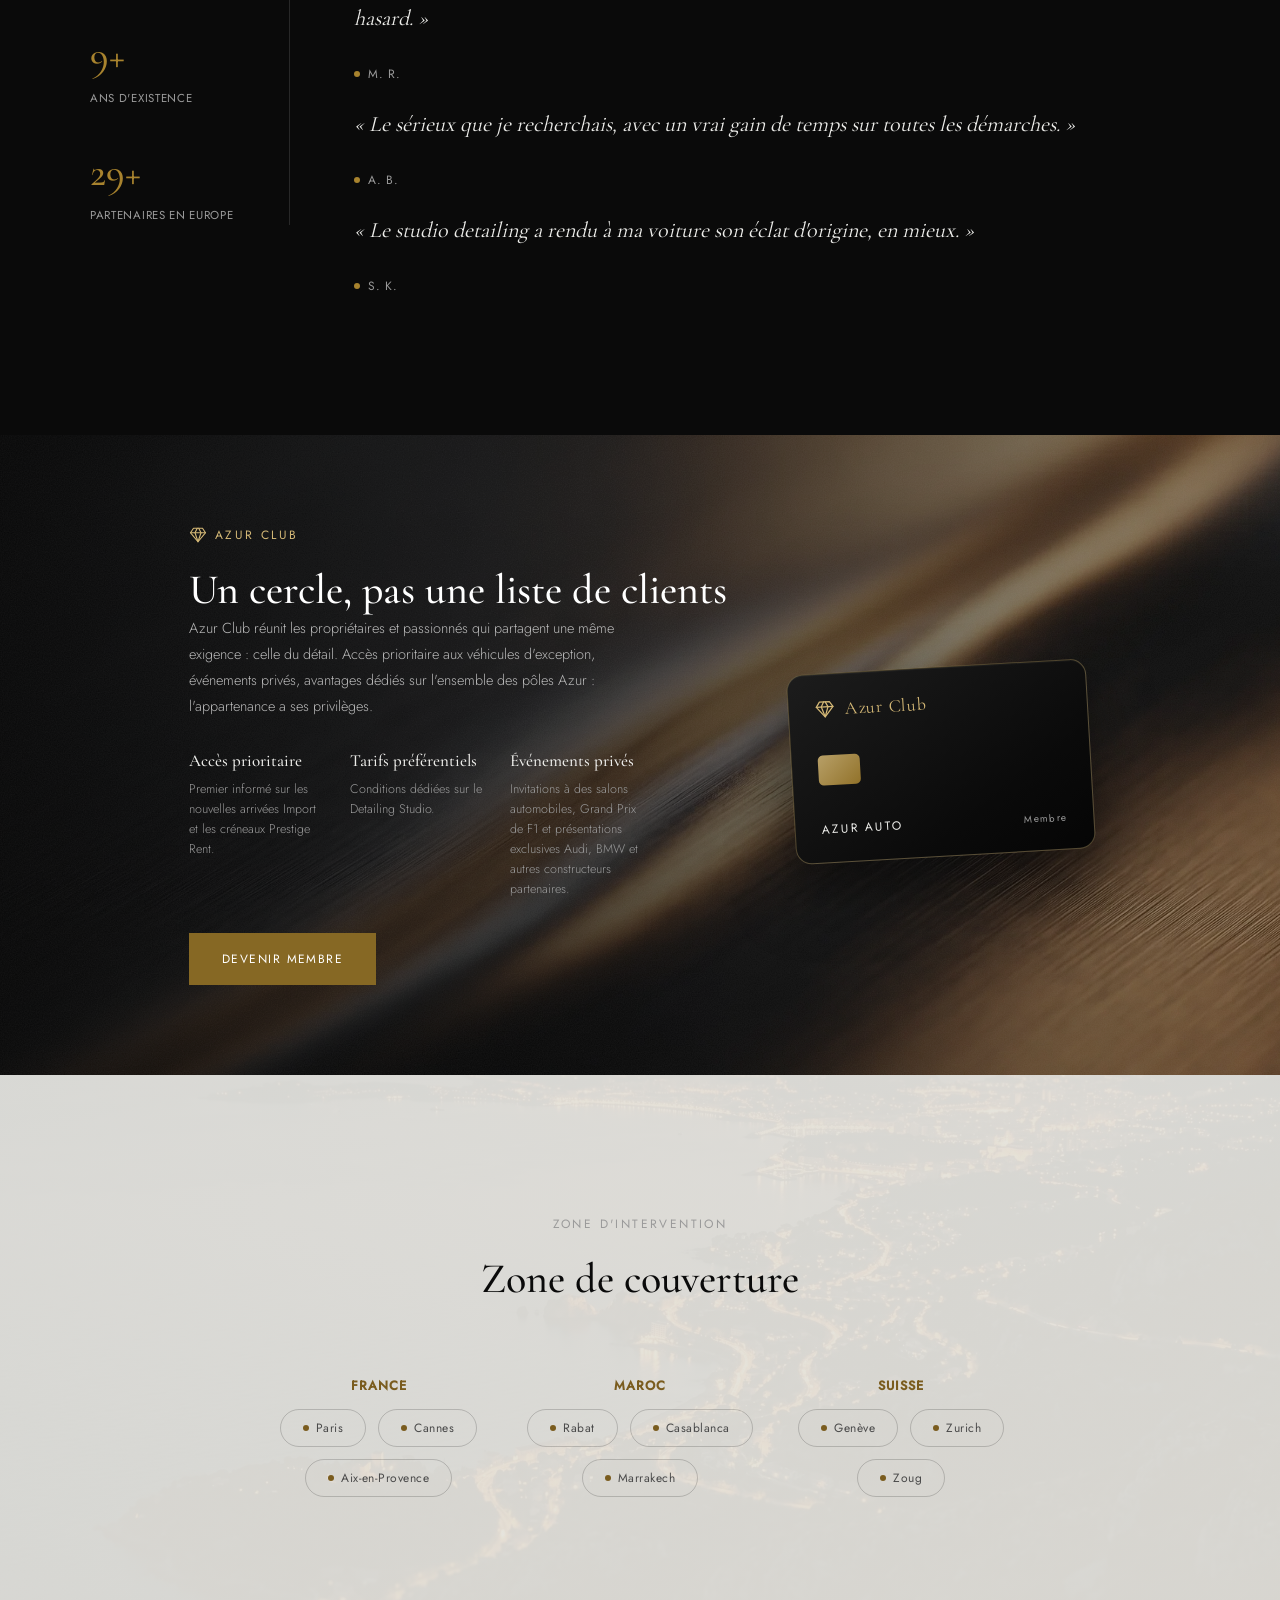
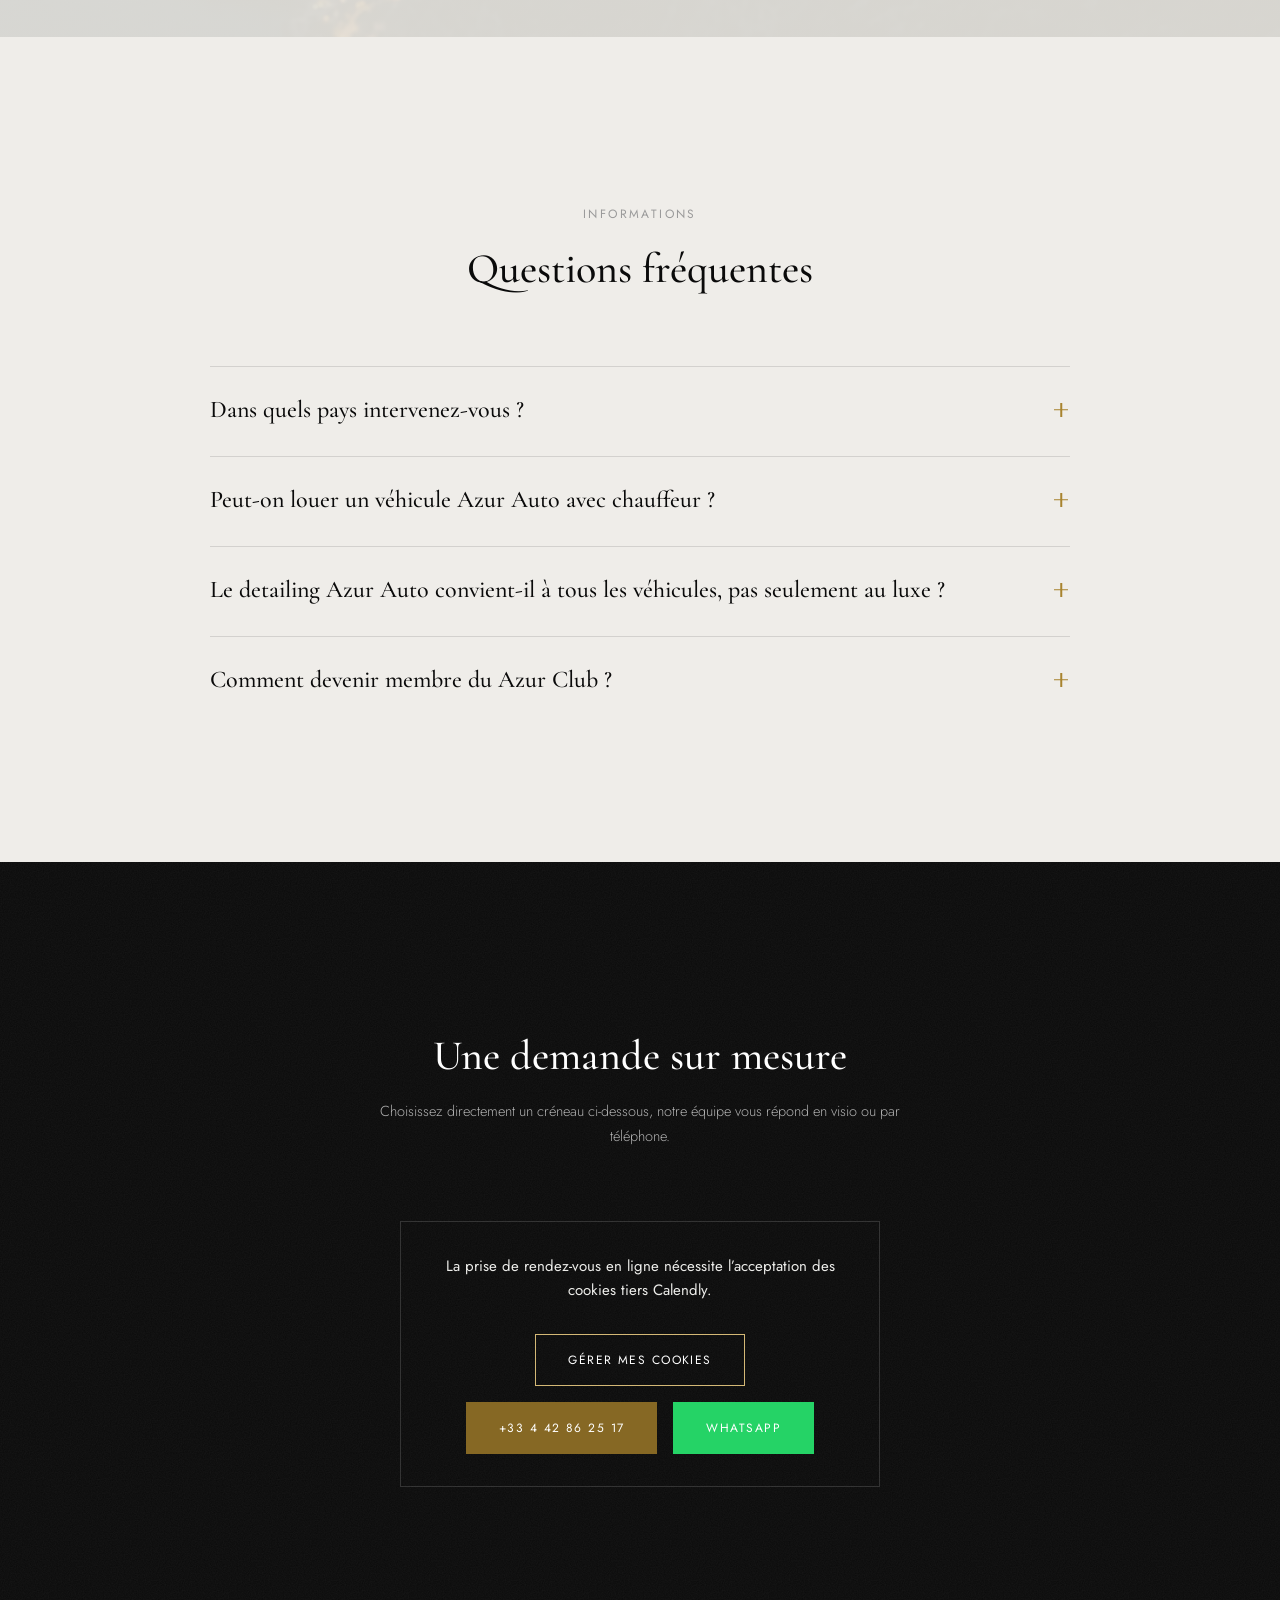
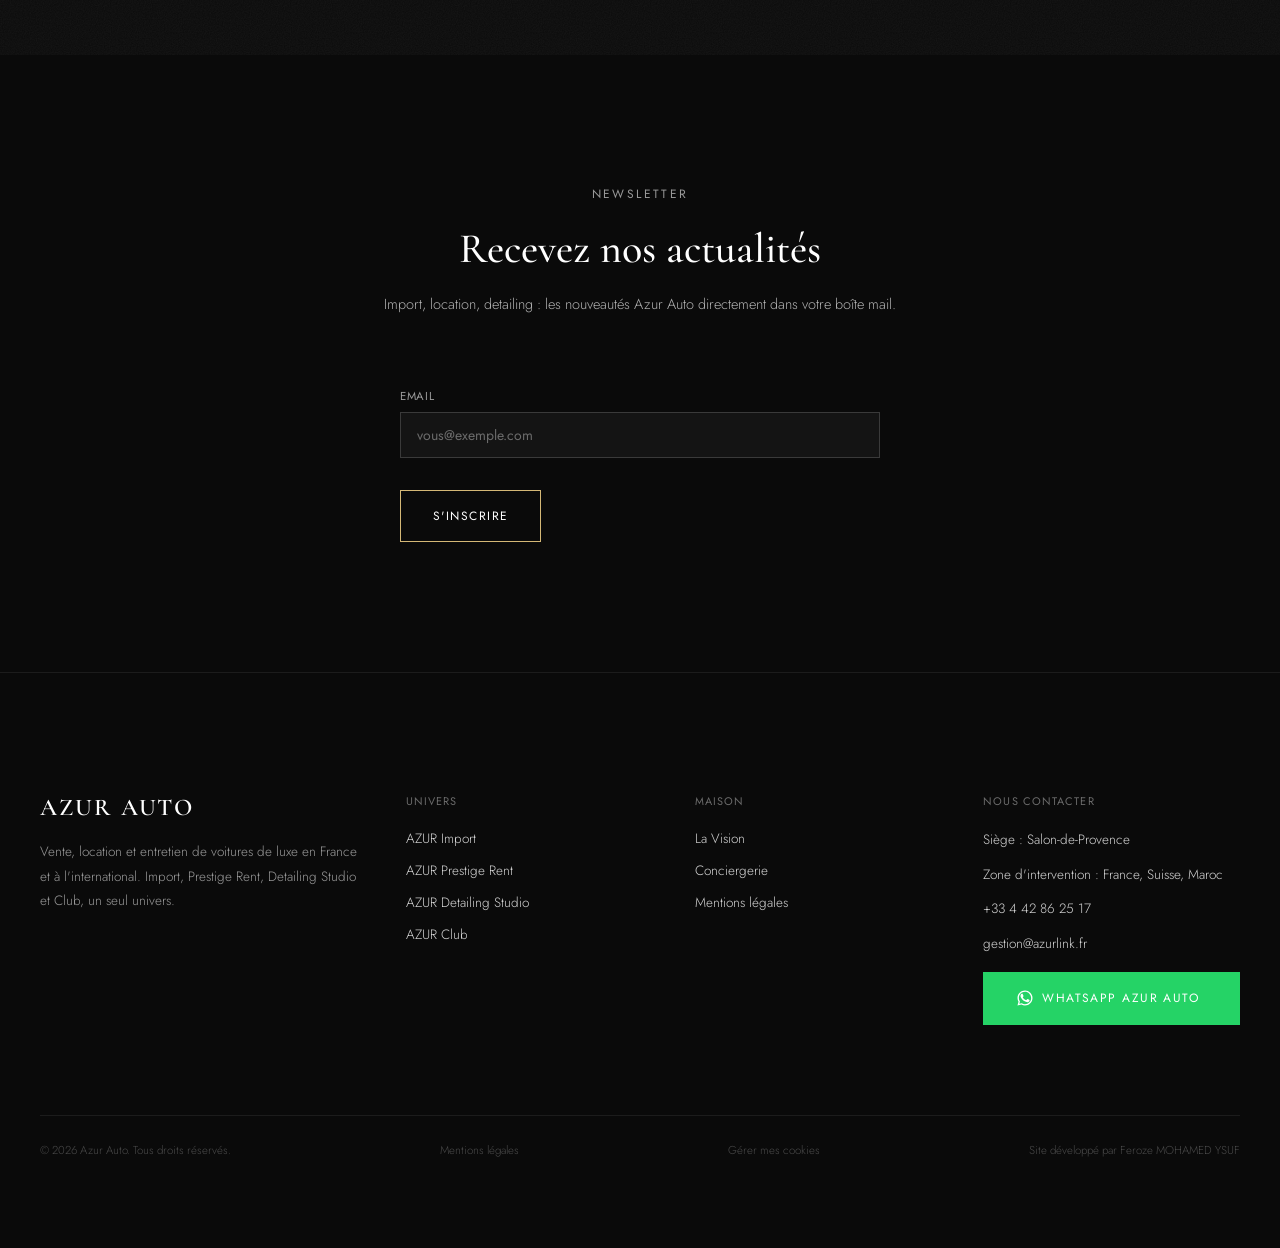
==== commit cea07fbb: "Corrige la mention légale RGPD et héberge les polices en local - mentions-legales.html : corrige la " ====
--- a/site/index.html
+++ b/site/index.html
@@ -31,11 +31,6 @@
      réduit la latence perçue au moment où il se charge réellement -->
 <link rel="preconnect" href="https://assets.calendly.com">
 <link rel="preconnect" href="https://calendly.com">
-<link rel="preconnect" href="https://fonts.googleapis.com">
-<link rel="preconnect" href="https://fonts.gstatic.com" crossorigin>
-<link rel="preload" as="style" href="https://fonts.googleapis.com/css2?family=Cormorant+Garamond:wght@400;500;600&family=Jost:wght@300;400;500&display=swap">
-<link href="https://fonts.googleapis.com/css2?family=Cormorant+Garamond:wght@400;500;600&family=Jost:wght@300;400;500&display=swap" rel="stylesheet" media="print" onload="this.media='all'">
-<noscript><link href="https://fonts.googleapis.com/css2?family=Cormorant+Garamond:wght@400;500;600&family=Jost:wght@300;400;500&display=swap" rel="stylesheet"></noscript>
 <link rel="stylesheet" href="./css/styles.css">
 <!-- TODO: replace url and sameAs with the real domain and social profiles once available -->
 <script type="application/ld+json">
--- a/site/css/styles.css
+++ b/site/css/styles.css
@@ -3,6 +3,58 @@
    Palette : noir #0a0a0a / blanc / gris chaud #EFEDE9 / accent or #A8832E-#D4B876
    Typo : Cormorant Garamond (titres) + Jost (texte, nav)
    ========================================================================== */
+
+/* Polices hébergées localement (site/assets/fonts/) plutôt que chargées
+   depuis fonts.googleapis.com/fonts.gstatic.com : supprime le transfert d'IP
+   vers Google au chargement des polices et les allers-retours DNS/TLS vers
+   un tiers, sans dépendre d'un consentement cookies pour ça (ce n'est pas un
+   traceur). Seul le sous-ensemble "latin" est inclus (couvre les caractères
+   accentués français, U+0000-00FF) : les autres écritures (cyrillique, grec,
+   vietnamien...) ne sont pas utilisées sur ce site. font-display: swap
+   affiche le texte avec une police système le temps du chargement, jamais de
+   texte invisible (FOIT). */
+@font-face {
+  font-family: 'Cormorant Garamond';
+  font-style: normal;
+  font-weight: 400;
+  font-display: swap;
+  src: url('../assets/fonts/cormorant-garamond-400.woff2') format('woff2');
+}
+@font-face {
+  font-family: 'Cormorant Garamond';
+  font-style: normal;
+  font-weight: 500;
+  font-display: swap;
+  src: url('../assets/fonts/cormorant-garamond-500.woff2') format('woff2');
+}
+@font-face {
+  font-family: 'Cormorant Garamond';
+  font-style: normal;
+  font-weight: 600;
+  font-display: swap;
+  src: url('../assets/fonts/cormorant-garamond-600.woff2') format('woff2');
+}
+@font-face {
+  font-family: 'Jost';
+  font-style: normal;
+  font-weight: 300;
+  font-display: swap;
+  src: url('../assets/fonts/jost-300.woff2') format('woff2');
+}
+@font-face {
+  font-family: 'Jost';
+  font-style: normal;
+  font-weight: 400;
+  font-display: swap;
+  src: url('../assets/fonts/jost-400.woff2') format('woff2');
+}
+@font-face {
+  font-family: 'Jost';
+  font-style: normal;
+  font-weight: 500;
+  font-display: swap;
+  src: url('../assets/fonts/jost-500.woff2') format('woff2');
+}
 
 :root {
   --black: #0a0a0a;
@@ -3629,10 +3681,18 @@
    or) plutôt que de garder un popup qui jure avec le reste des pages ; les
    boutons "Tout accepter"/"Tout refuser" restent de même taille/poids
    (héritage du CSS de la bibliothèque), seule la couleur change. */
+/* la bibliothèque impose color:#333 à tous les descendants via un sélecteur
+   universel (#tarteaucitronRoot *), plus spécifique qu'un héritage depuis
+   #tarteaucitronAlertBig : le texte du bandeau (span, p...) doit être
+   reciblé explicitement, sans quoi il reste noir sur le fond noir ci-dessous
+   (texte illisible, bug constaté en production). */
 #tarteaucitronRoot #tarteaucitronAlertBig {
   background: var(--black) !important;
   color: #ededea !important;
   border-top: 1px solid var(--black-alt);
+}
+#tarteaucitronRoot #tarteaucitronAlertBig * {
+  color: #ededea !important;
 }
 #tarteaucitronRoot .tarteaucitronCTAButton,
 #tarteaucitronRoot .tarteaucitronAllow,
@@ -3641,6 +3701,11 @@
   color: var(--black) !important;
   border-radius: 2px;
 }
+#tarteaucitronRoot .tarteaucitronCTAButton *,
+#tarteaucitronRoot .tarteaucitronAllow *,
+#tarteaucitronRoot .tarteaucitronDeny * {
+  color: var(--black) !important;
+}
 #tarteaucitronRoot #tarteaucitronCloseAlert,
 #tarteaucitronRoot #tarteaucitronPrivacyUrl {
   background: transparent !important;
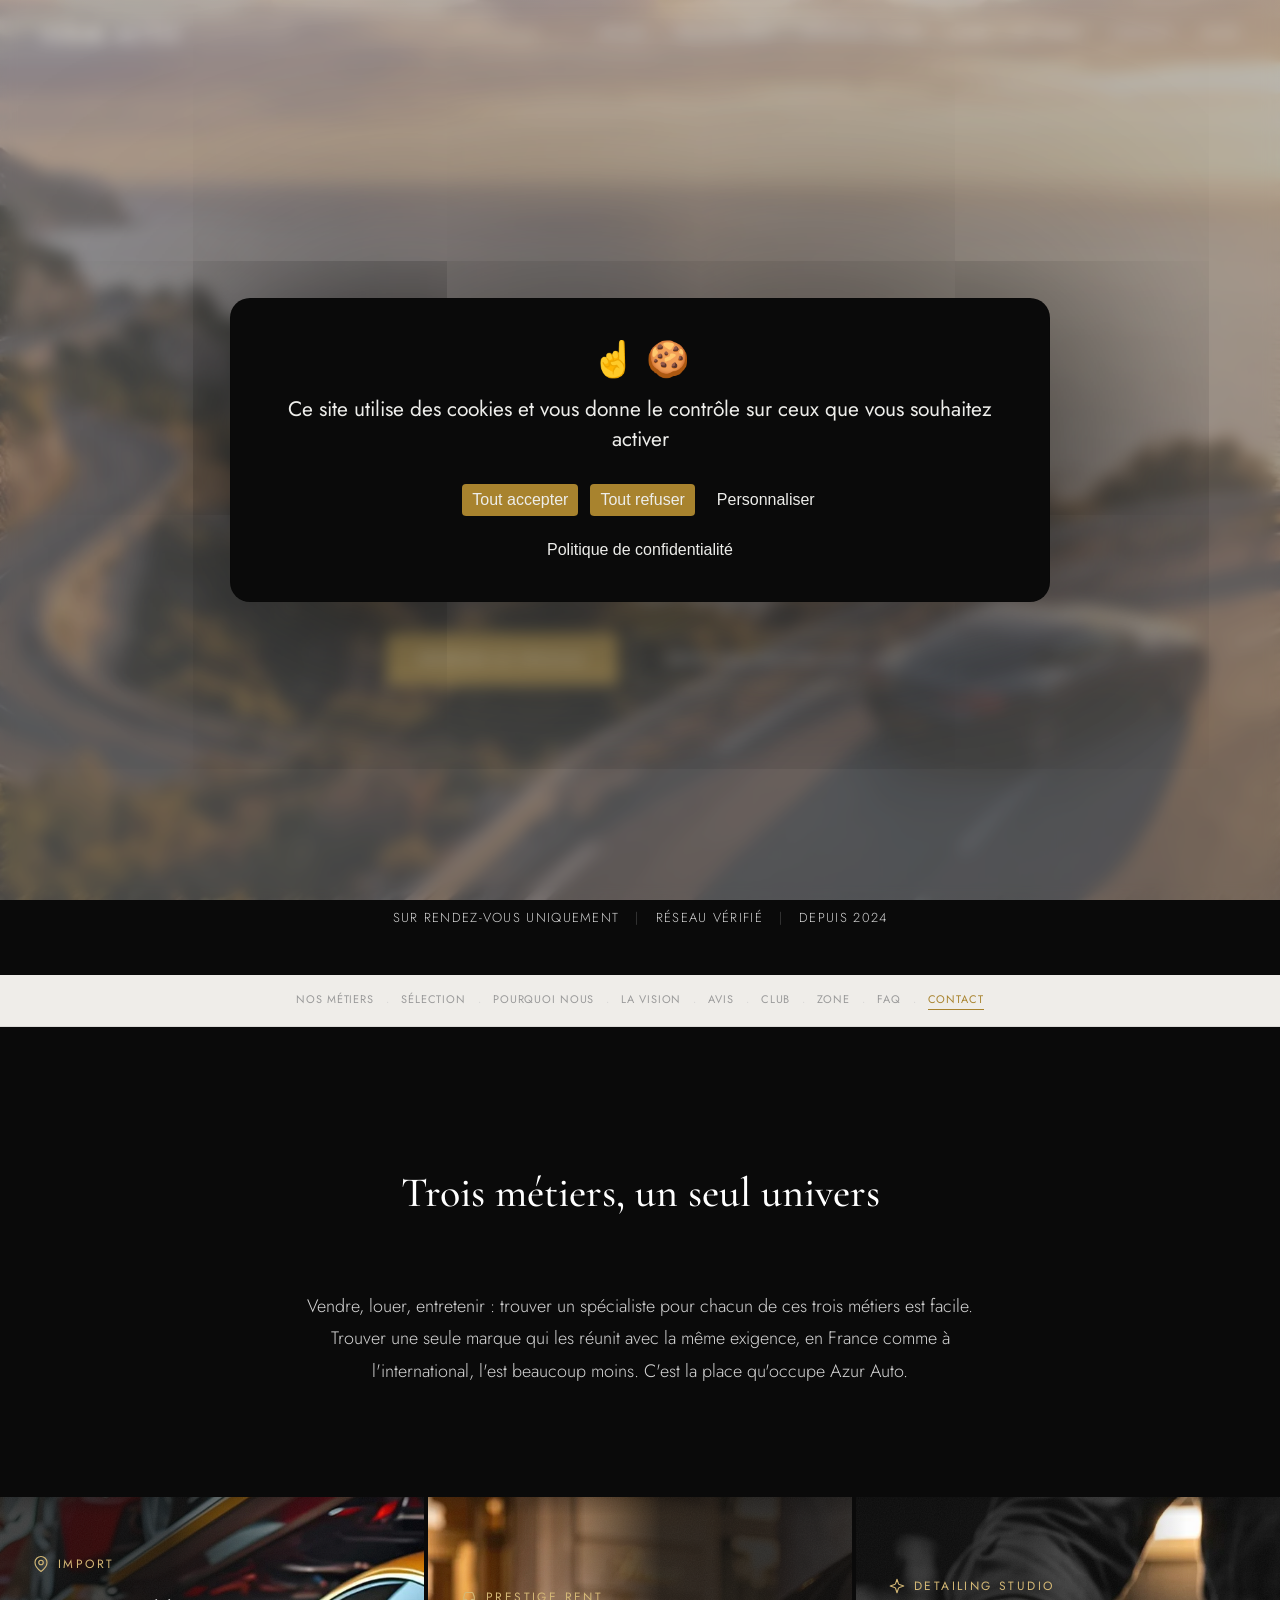
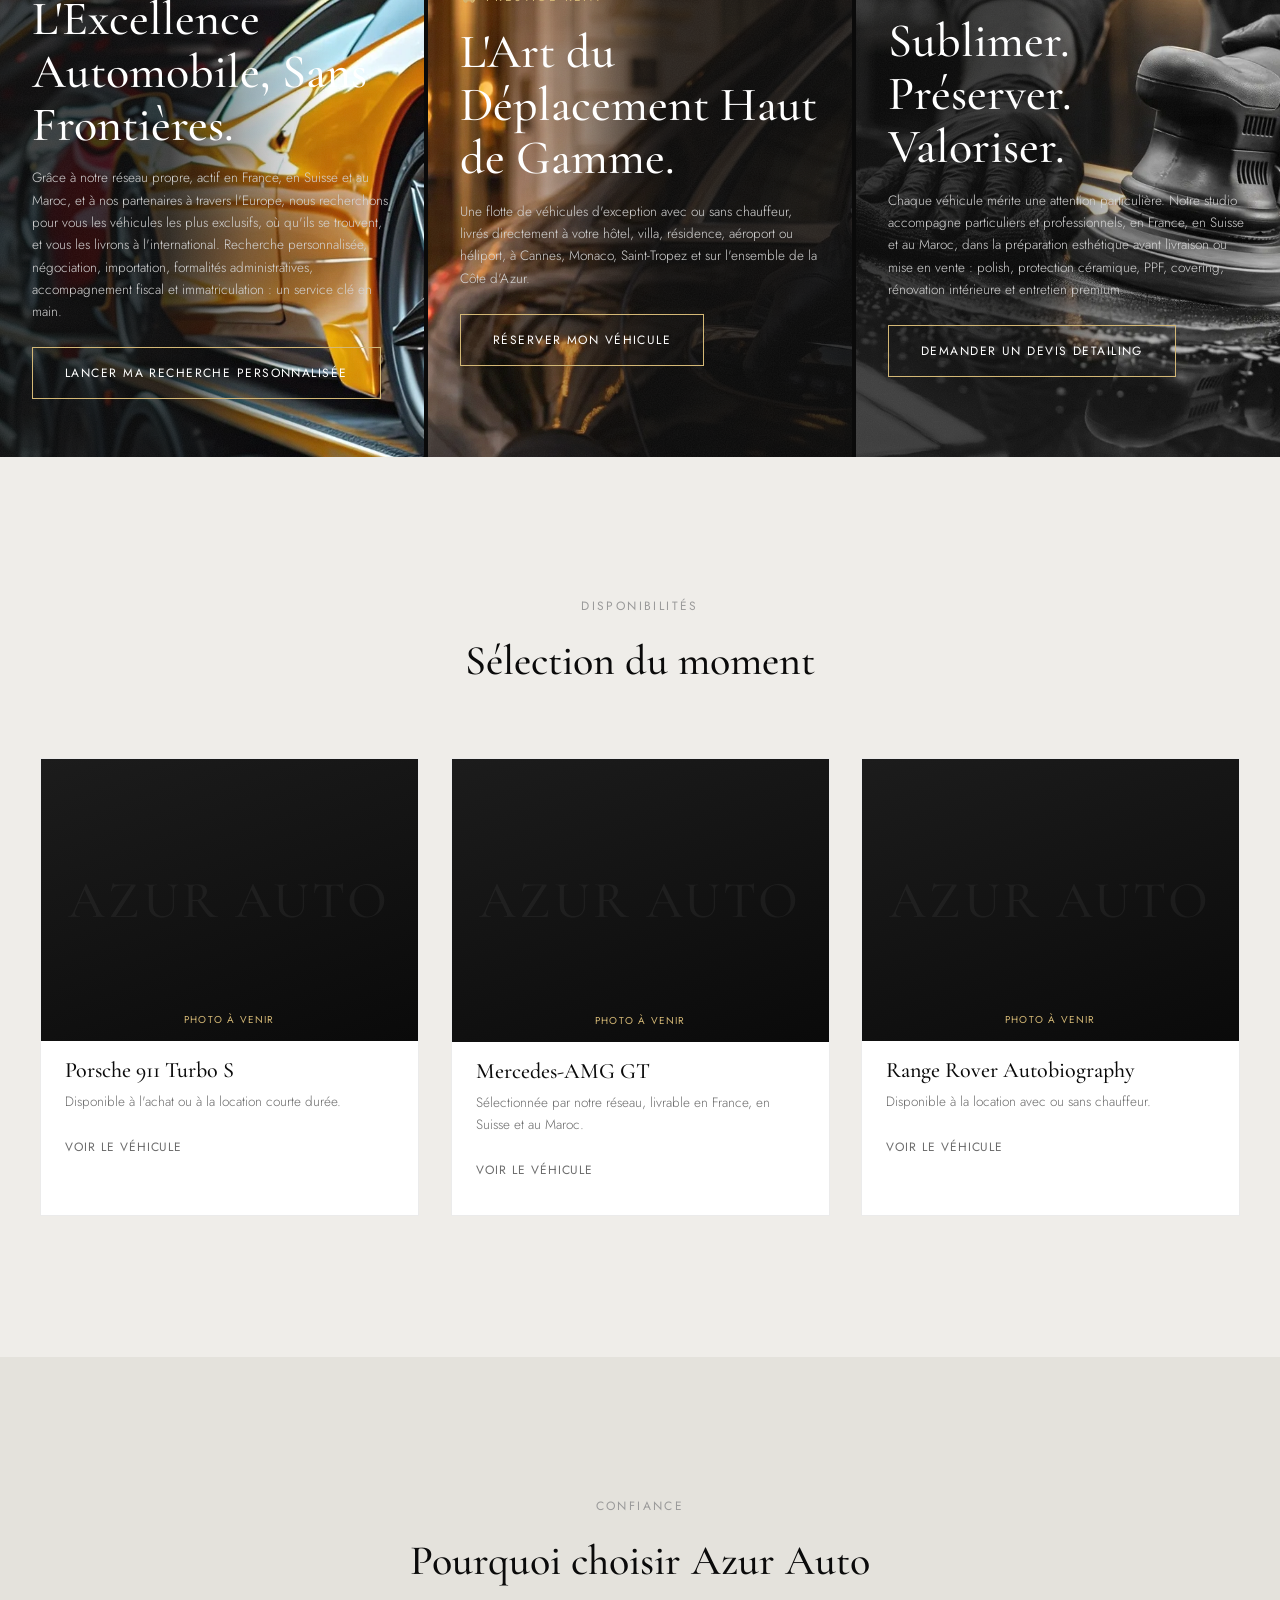
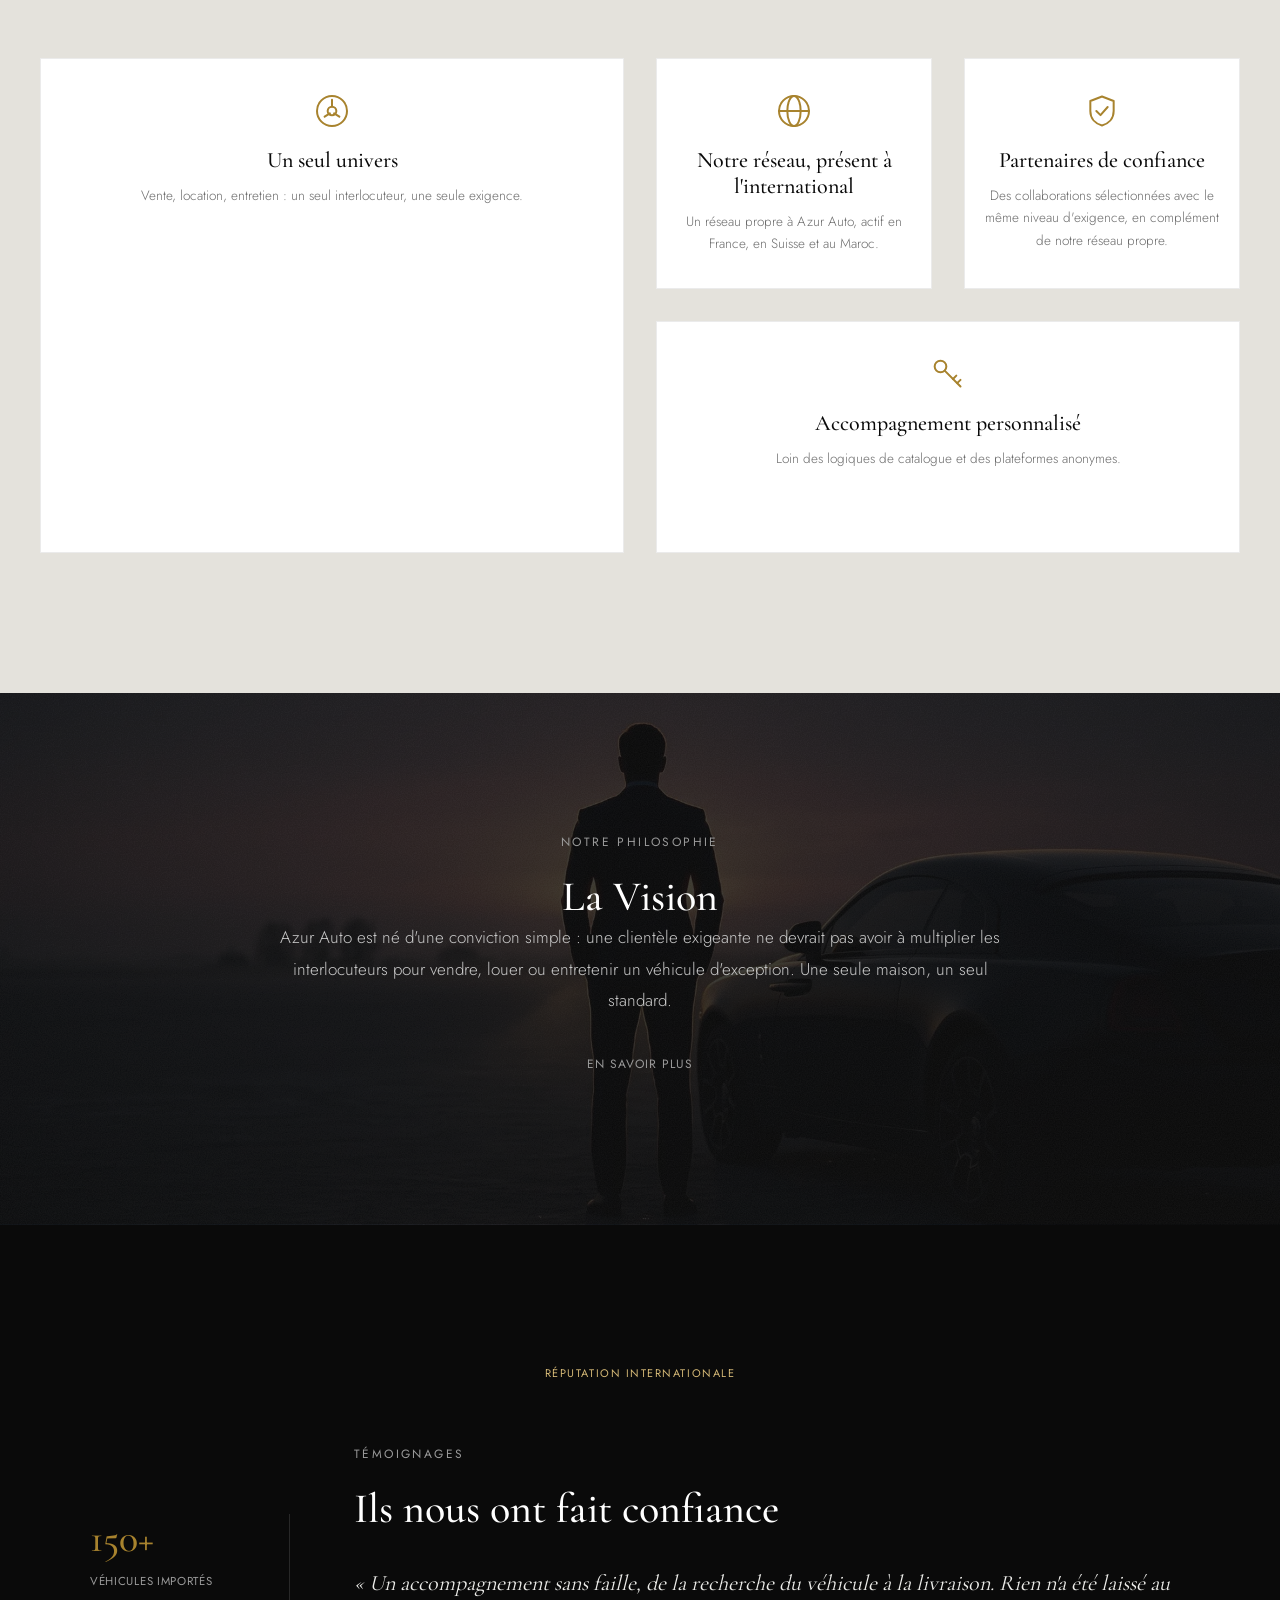
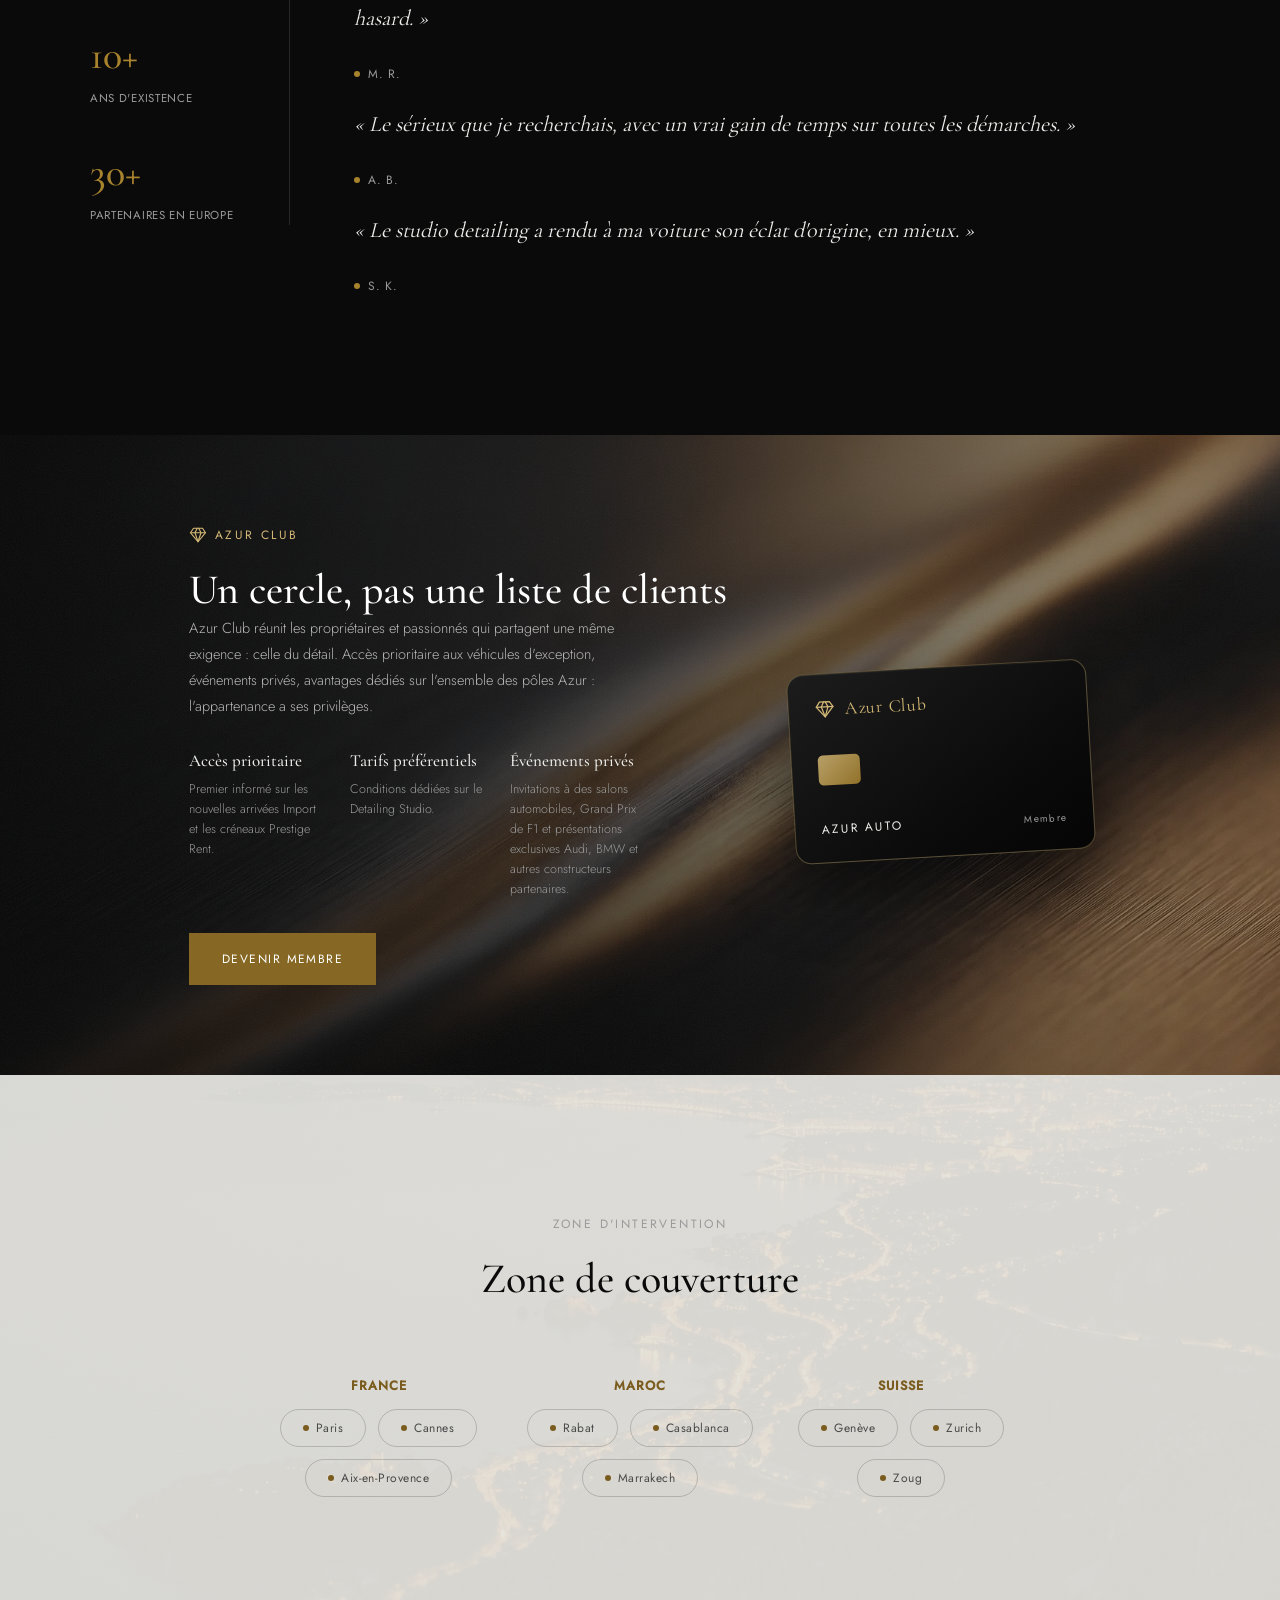
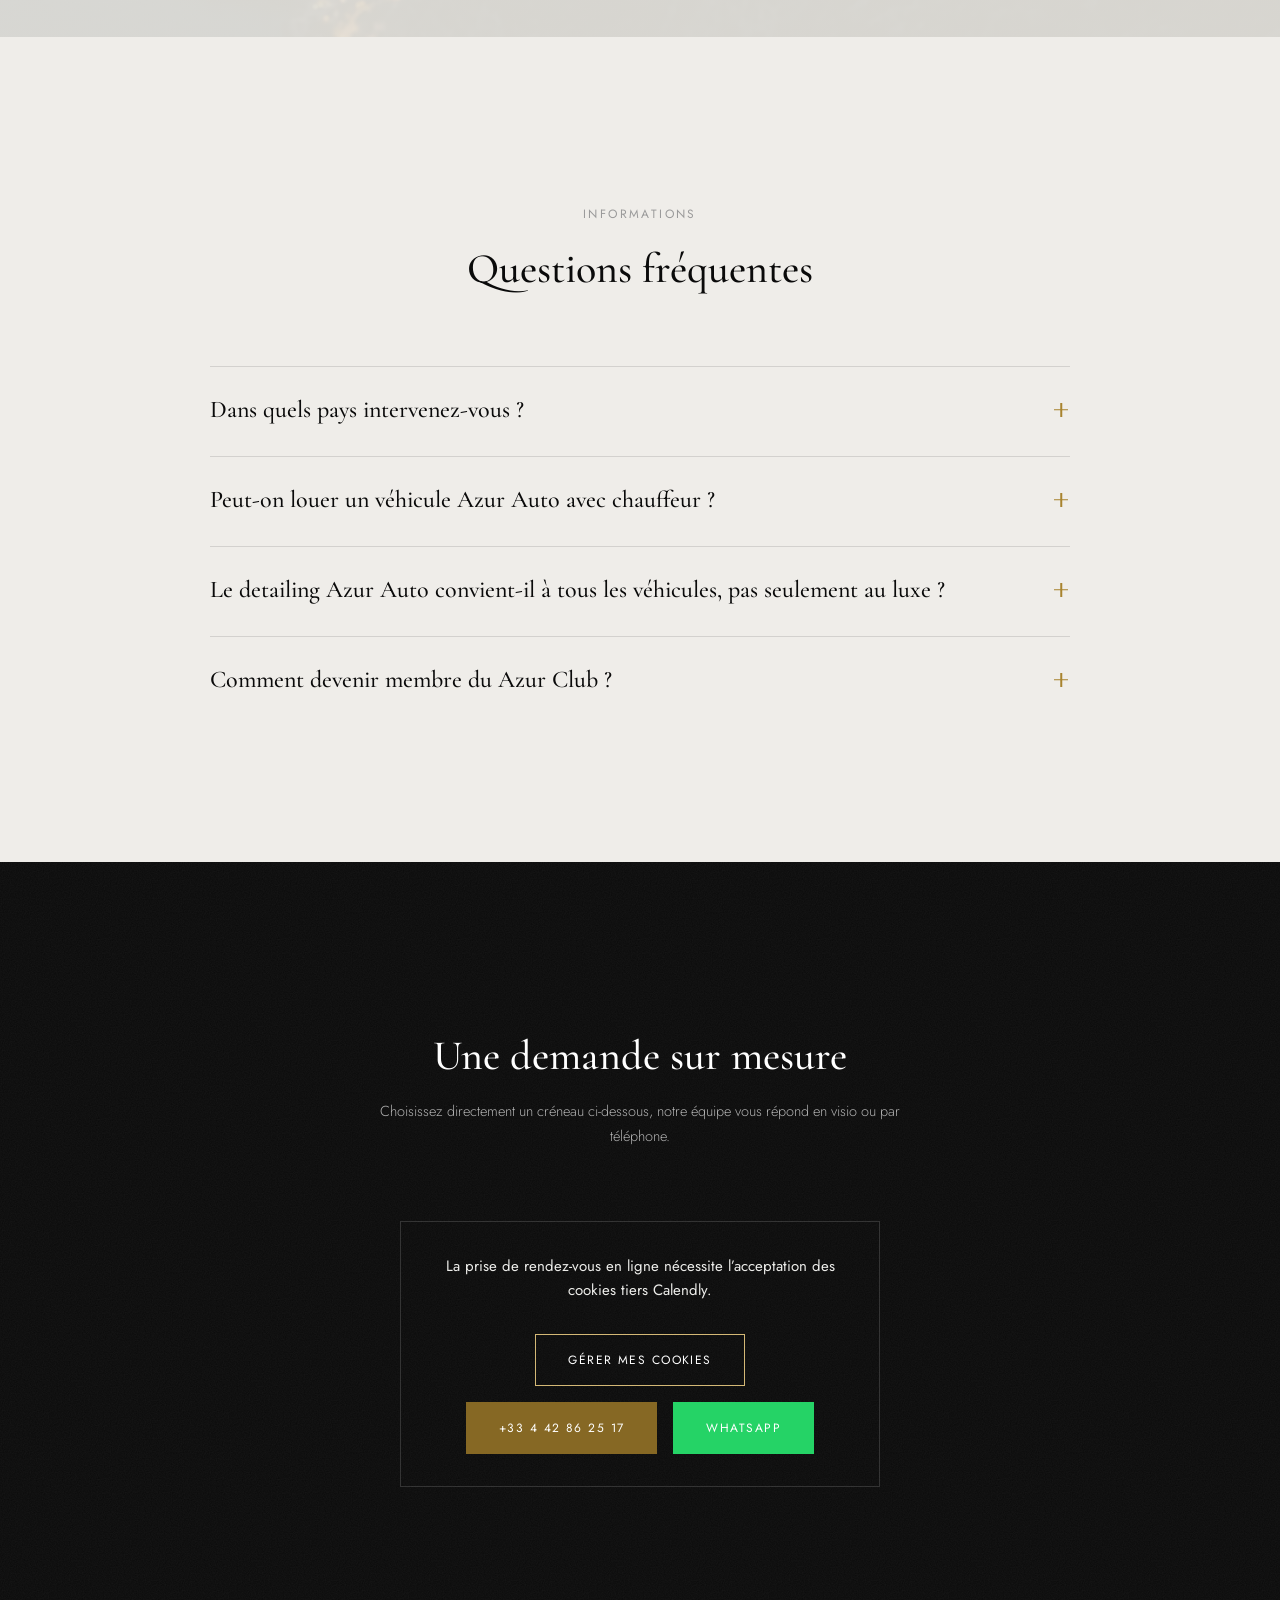
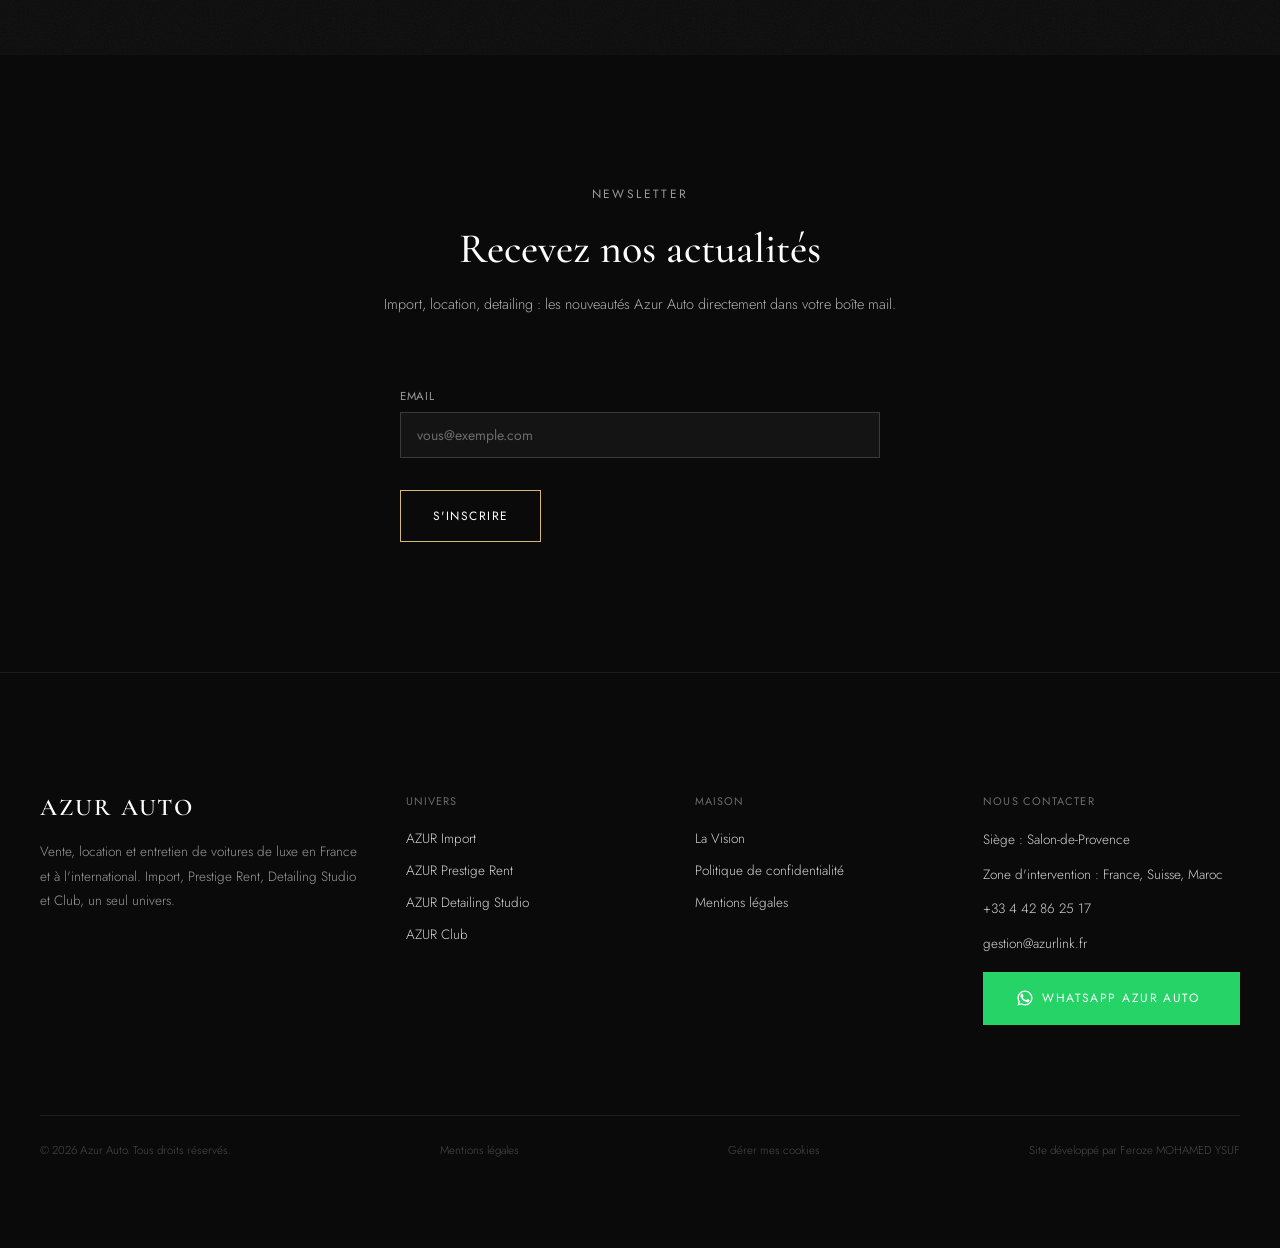
==== commit e8d610a2: "Remplace le lien "Conciergerie" du footer par "Politique de confidentialité" Le lien vers Contact.ht" ====
--- a/site/index.html
+++ b/site/index.html
@@ -567,7 +567,7 @@
       <div class="site-footer__col-title">Maison</div>
       <div class="site-footer__links">
         <a href="./La-Vision.html">La Vision</a>
-        <a href="./Contact.html">Conciergerie</a>
+        <a href="./mentions-legales.html#cookies">Politique de confidentialité</a>
         <a href="./mentions-legales.html">Mentions légales</a>
       </div>
     </div>
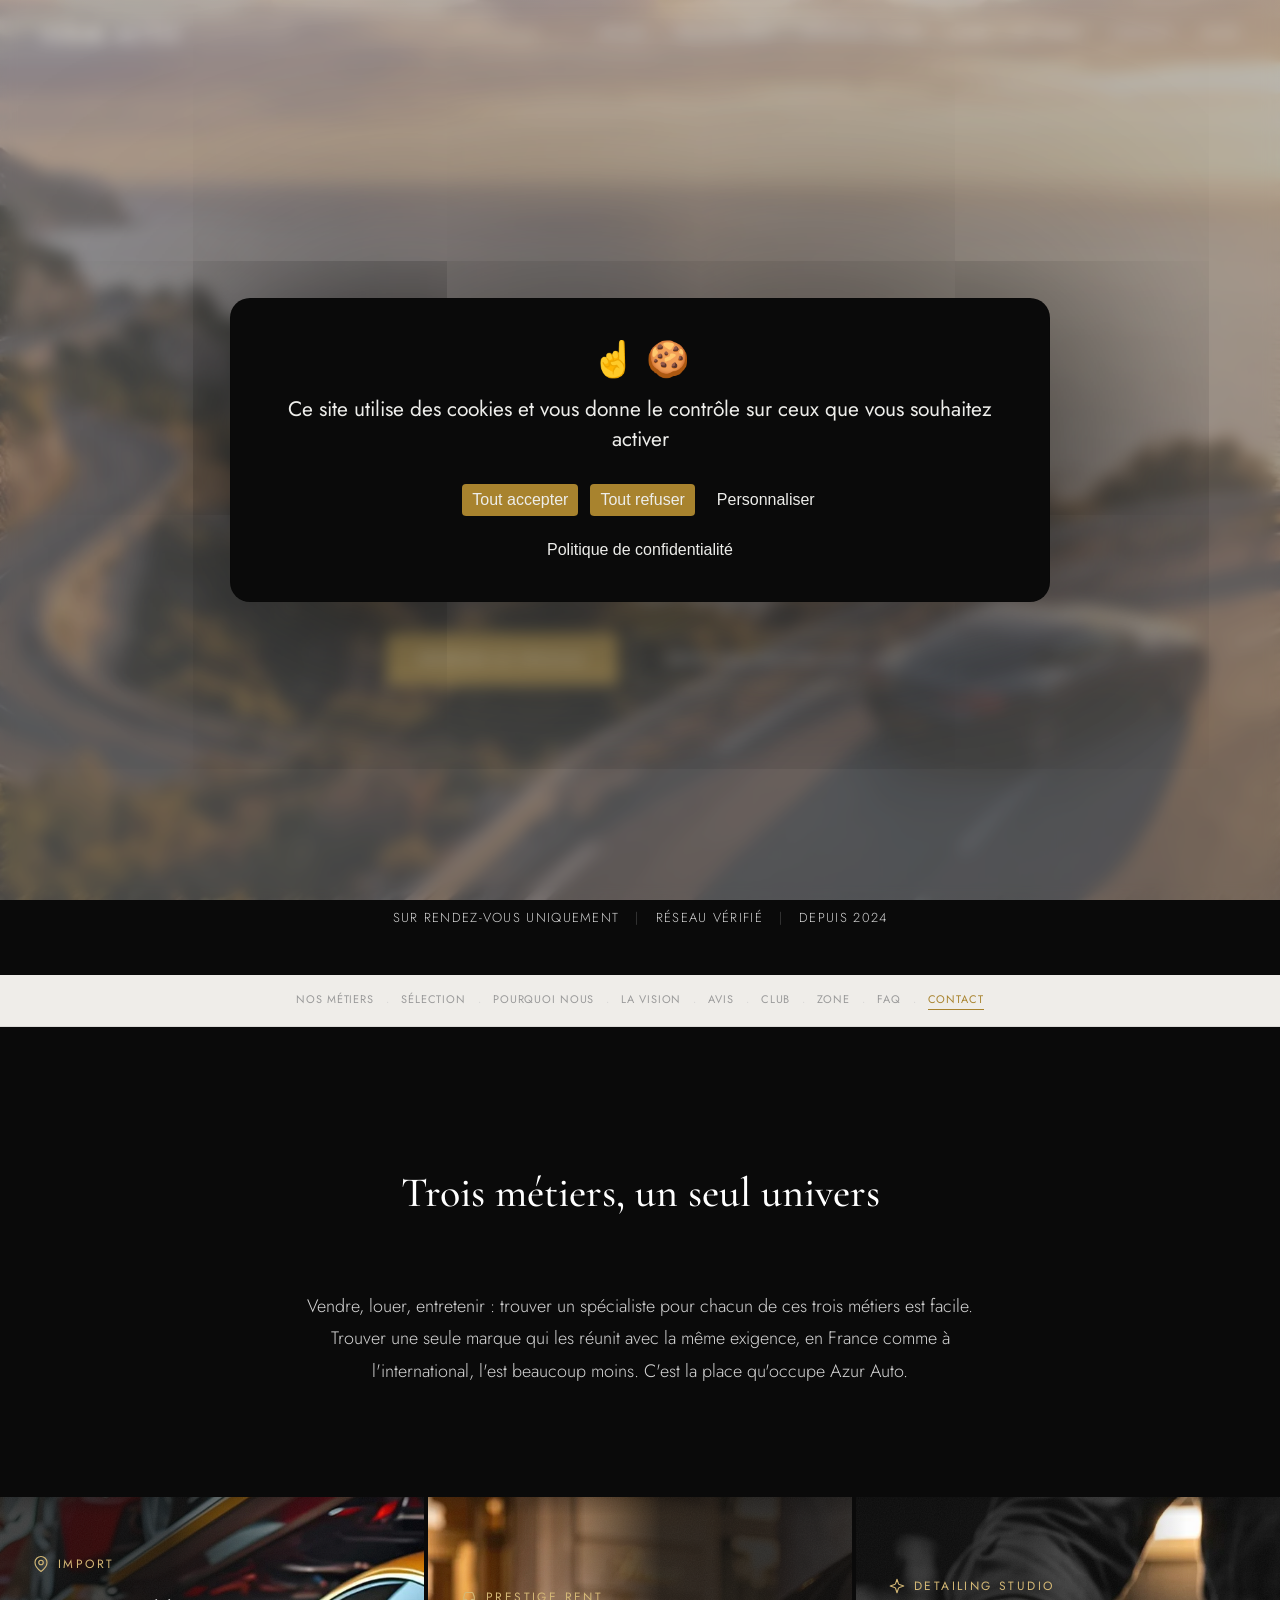
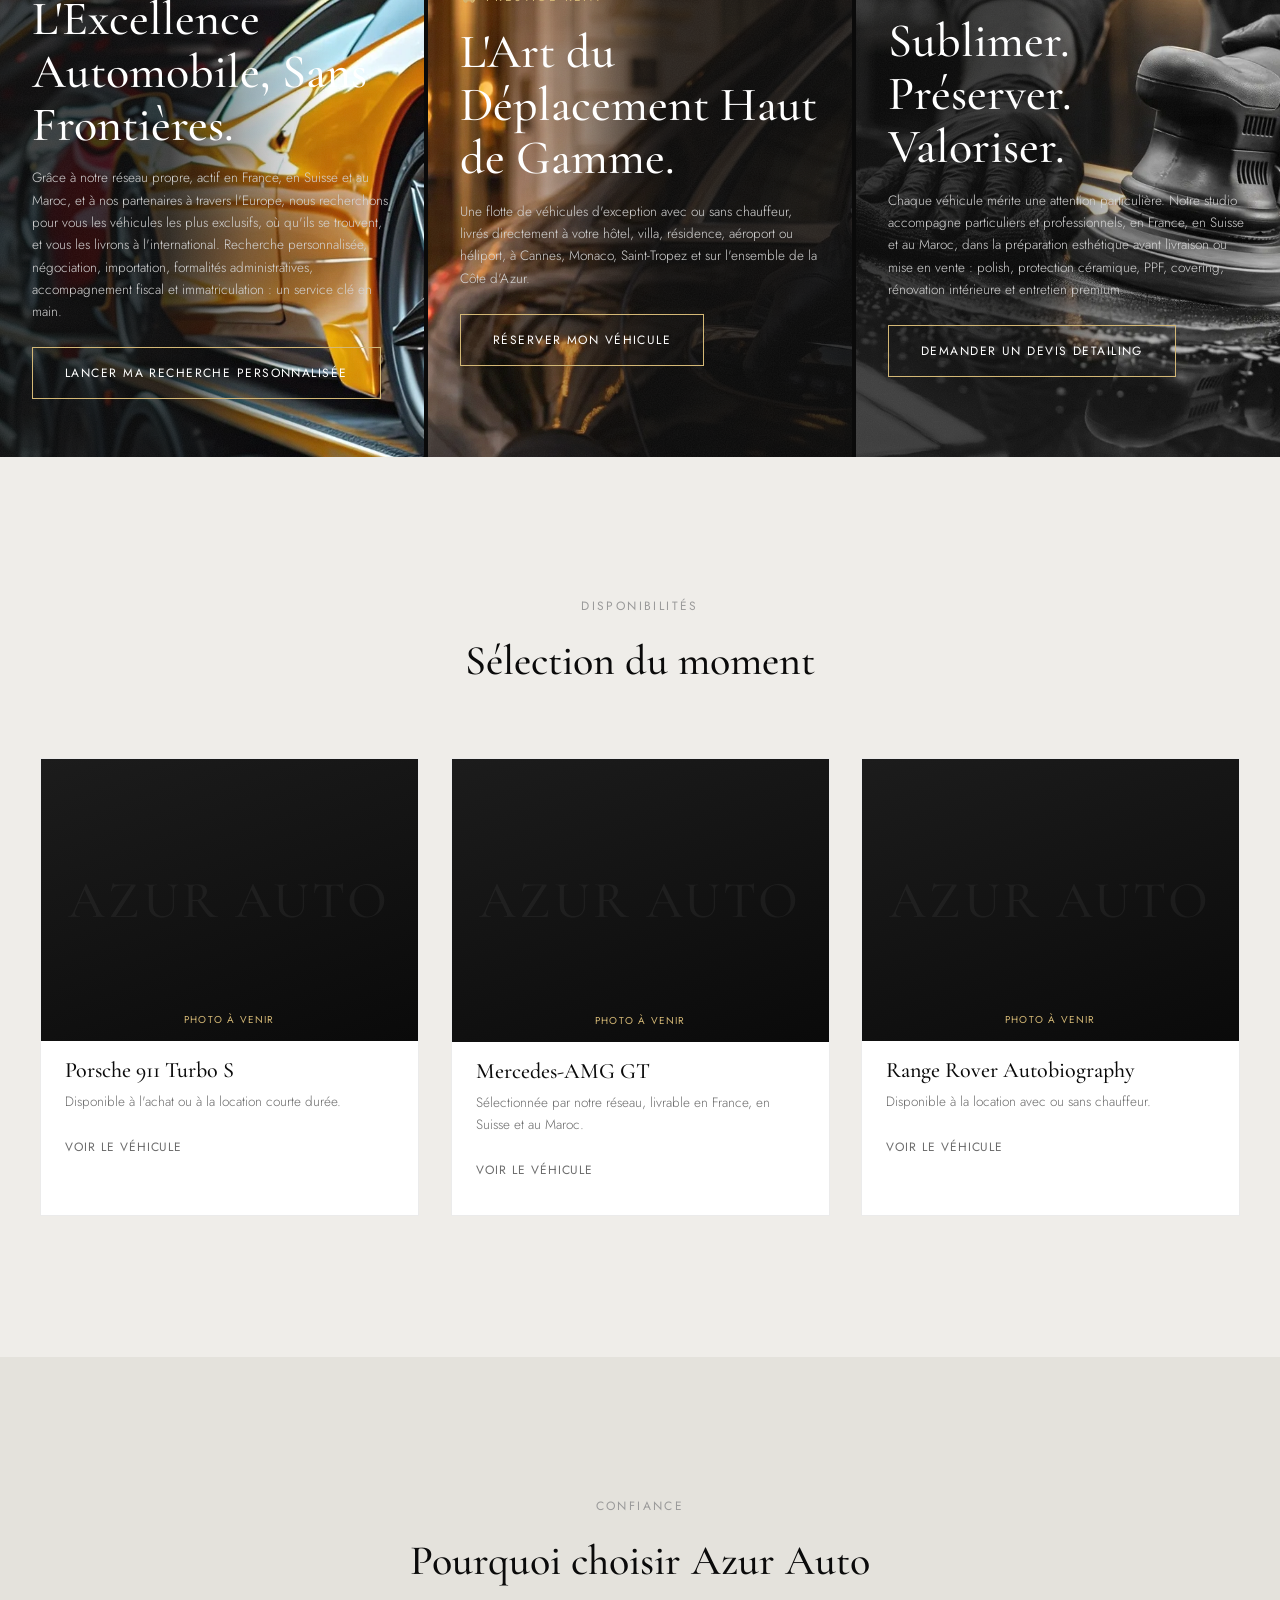
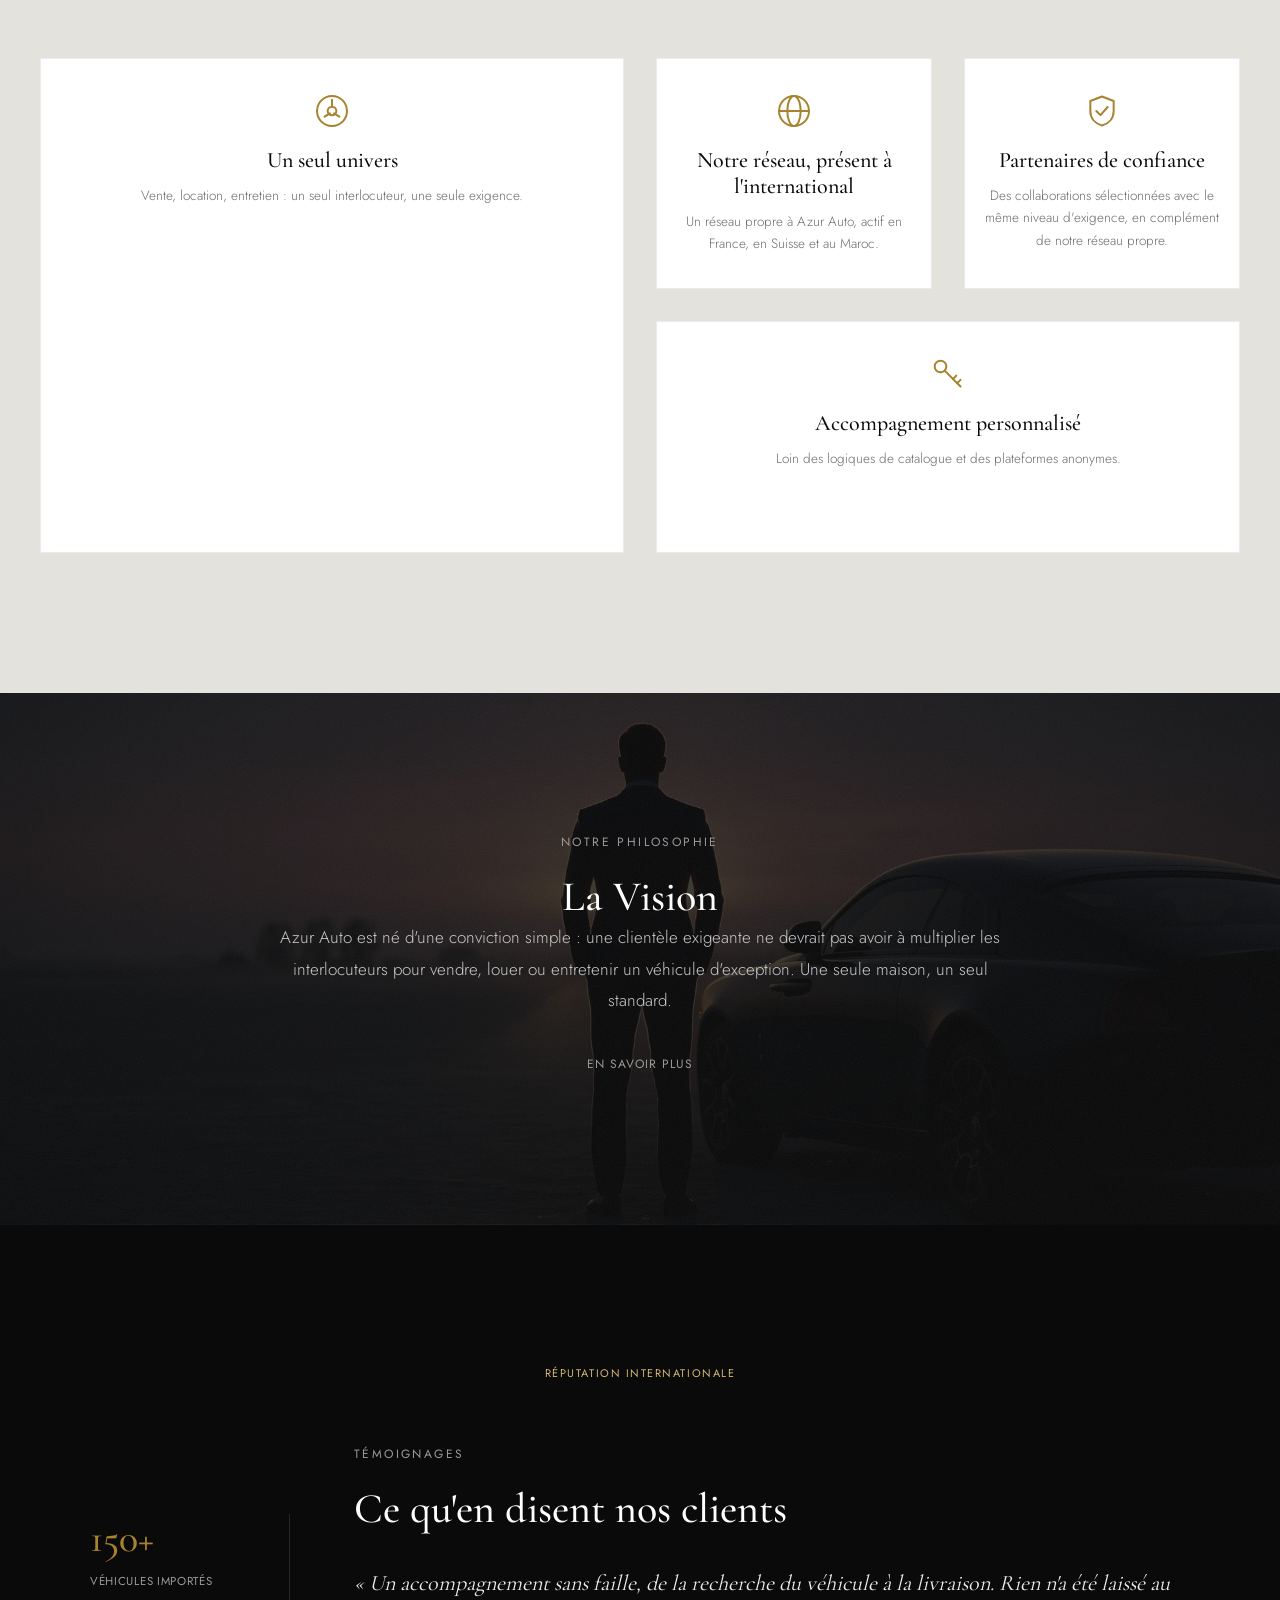
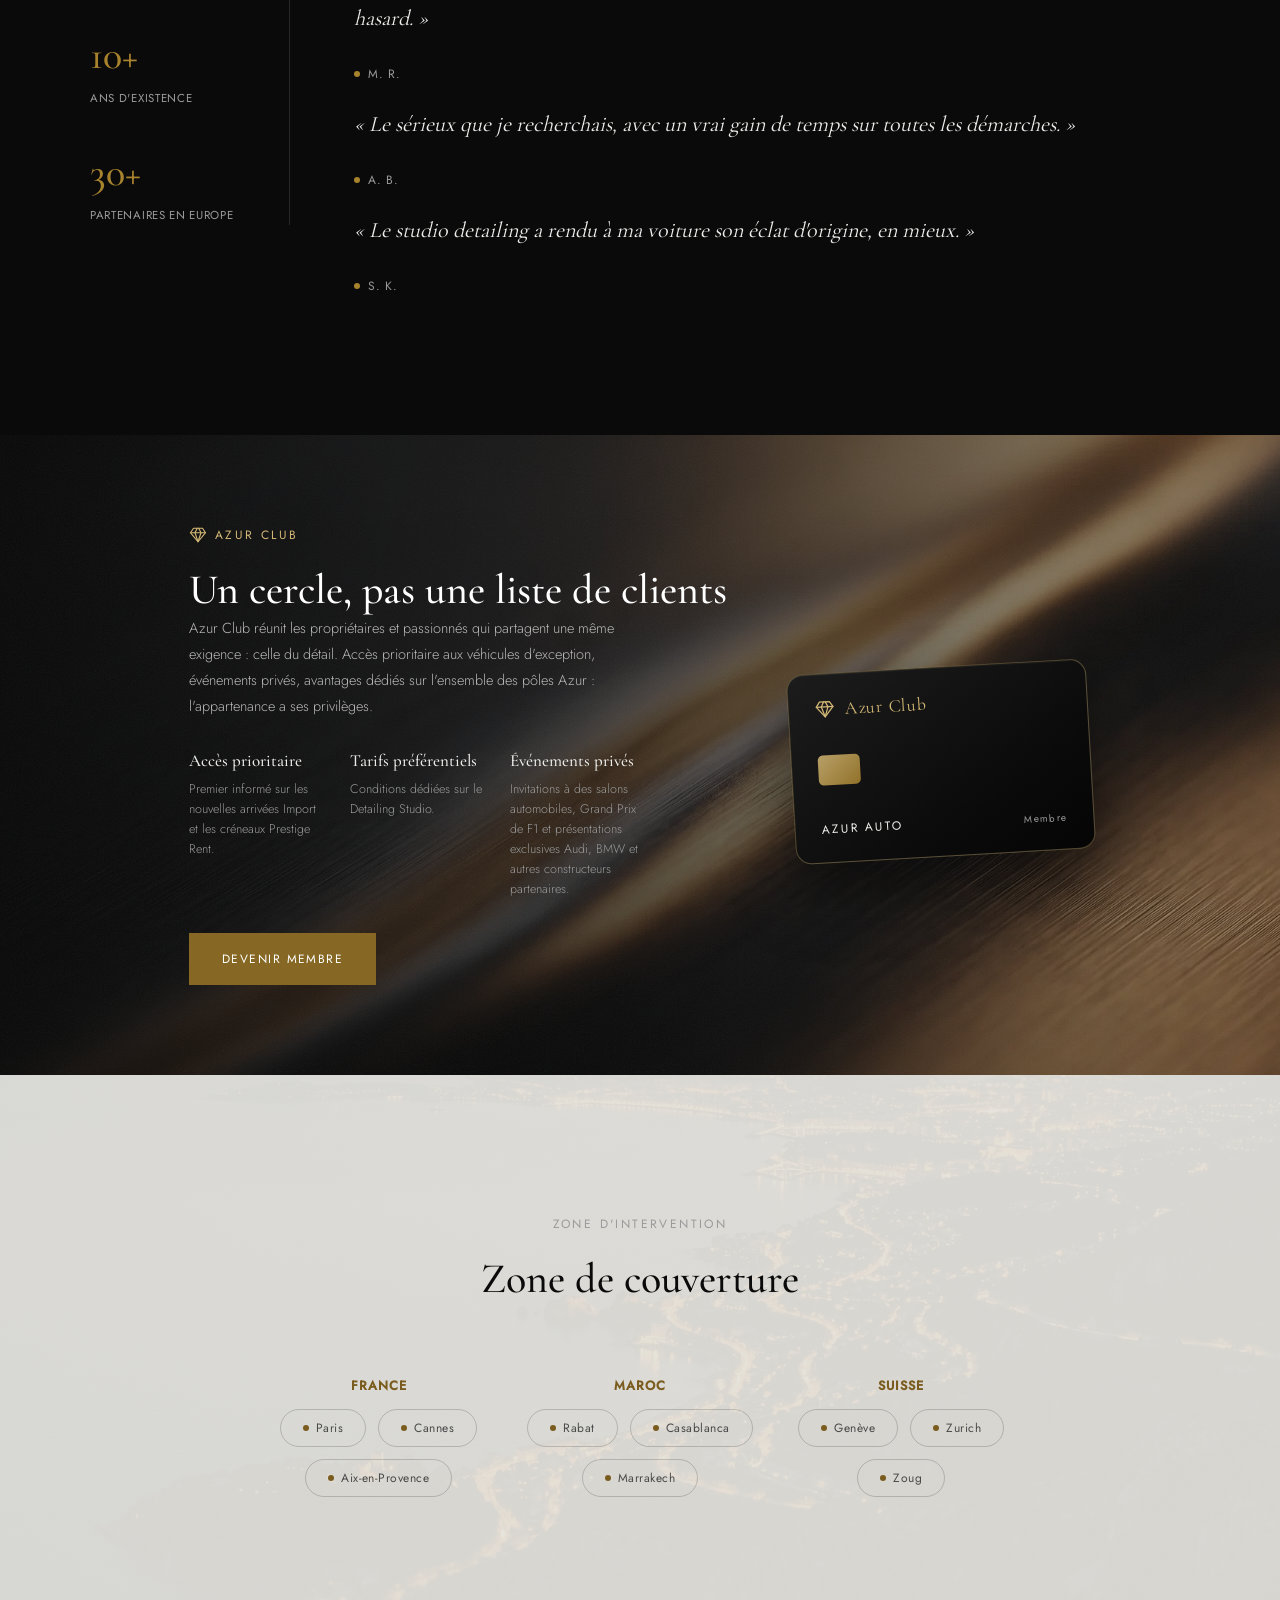
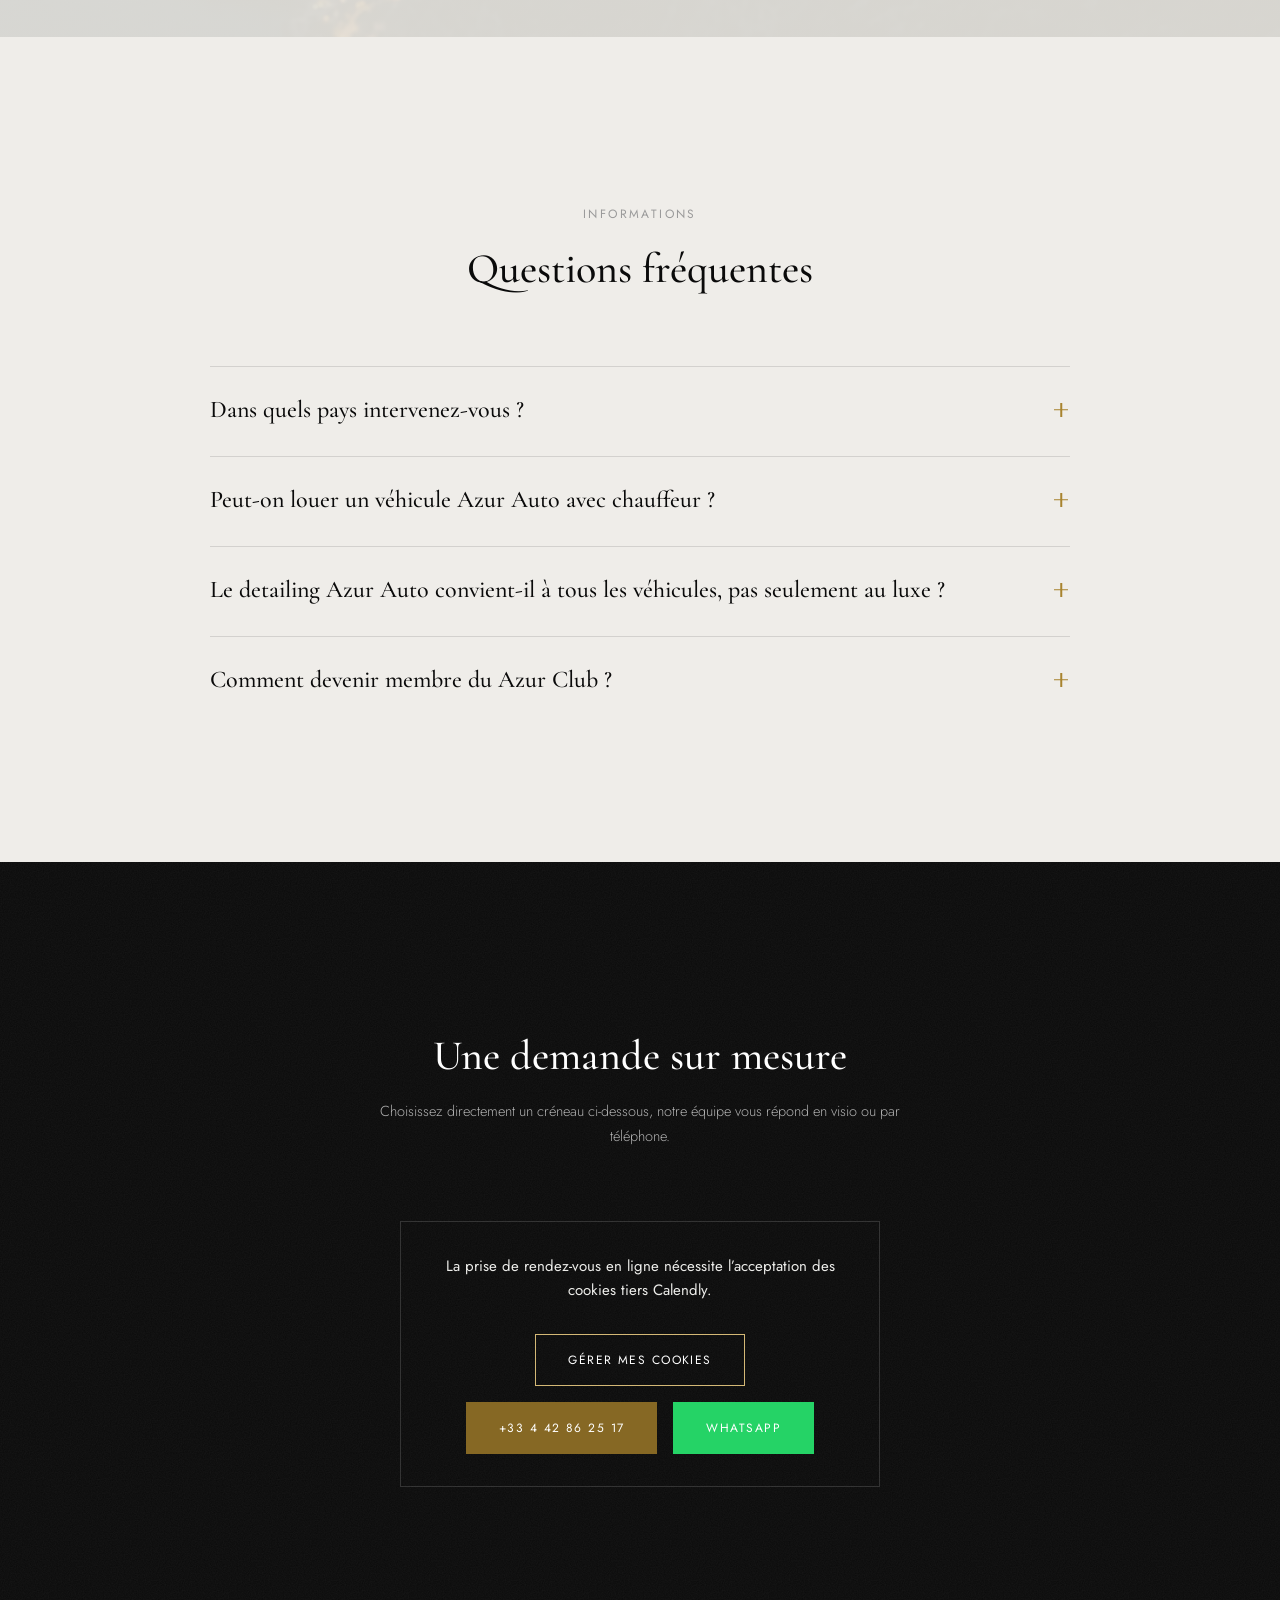
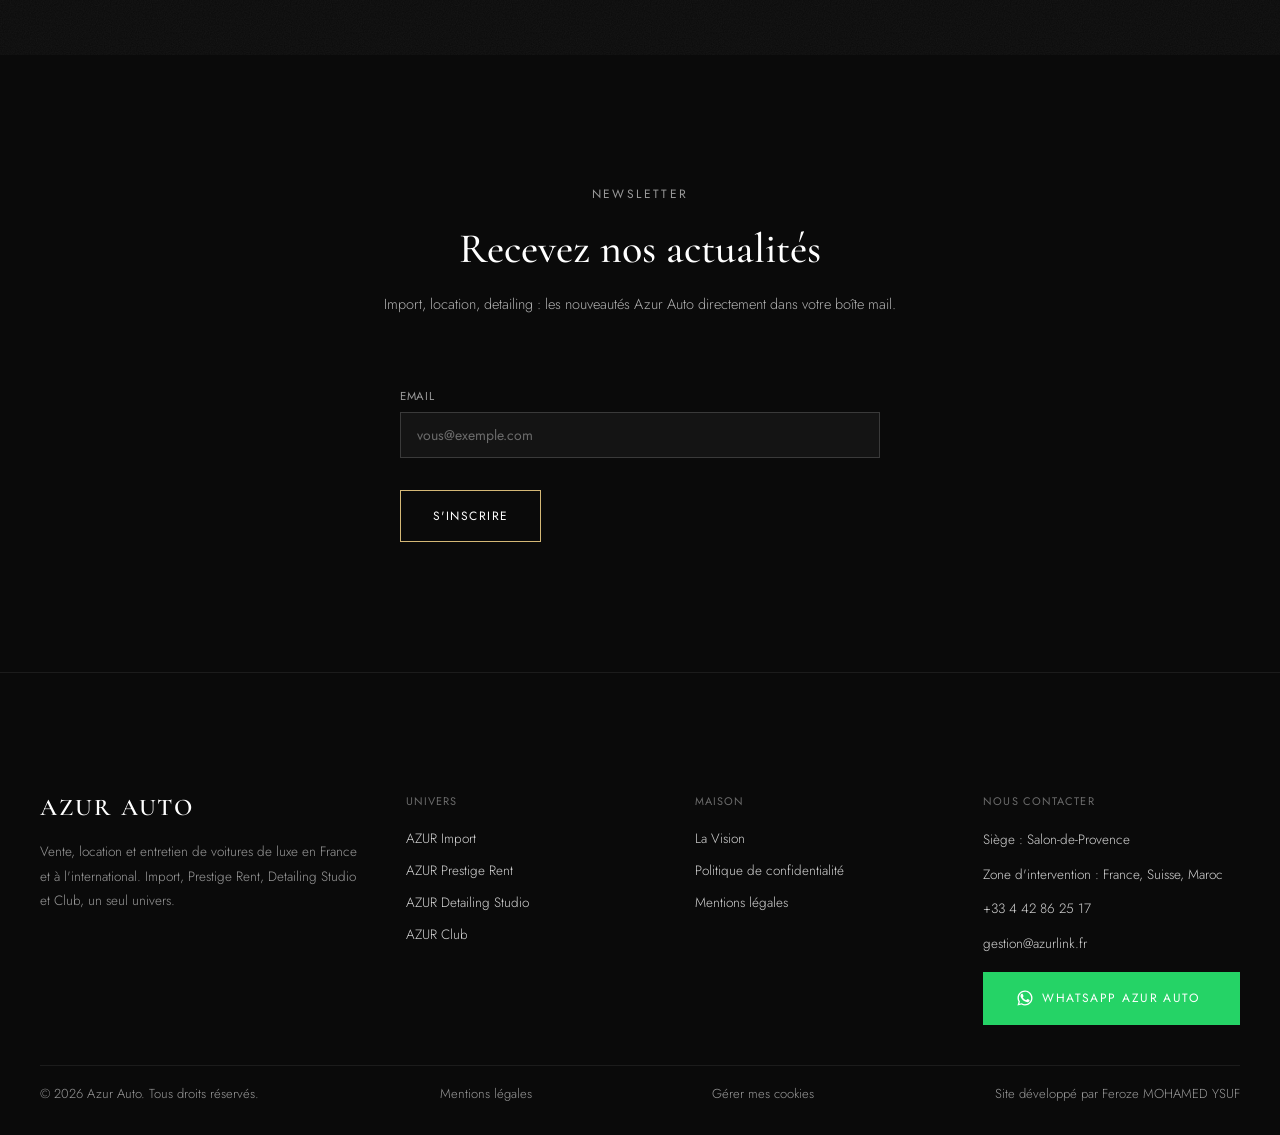
==== commit 14430a4e: "Passe de finition finale : dette technique, LCP, SEO, perf Phase 1 — Header/footer dédupliqués (dett" ====
--- a/site/index.html
+++ b/site/index.html
@@ -25,6 +25,13 @@
 <link rel="icon" type="image/png" sizes="32x32" href="./favicon-32x32.png">
 <link rel="icon" type="image/png" sizes="16x16" href="./favicon-16x16.png">
 <link rel="apple-touch-icon" sizes="180x180" href="./apple-touch-icon.png">
+
+<!-- Préchargement de l'image hero (LCP) : ne précharge que la variante réellement
+     affichée, via des media queries mutuellement exclusives calquées sur le
+     <picture> du hero plus bas -->
+<link rel="preload" as="image" media="(max-width: 767px)" href="./assets/img/hero-mobile.webp" fetchpriority="high">
+<link rel="preload" as="image" media="(min-width: 768px) and (max-width: 1439px)" href="./assets/img/hero-tablet.webp" fetchpriority="high">
+<link rel="preload" as="image" media="(min-width: 1440px)" href="./assets/img/hero-desktop.webp" fetchpriority="high">
 
 <!-- préconnexion Calendly : le widget de prise de RDV plus bas sur la page
      est chargé paresseusement (voir main.js), mais établir la connexion tôt
@@ -141,7 +148,7 @@
       <picture>
         <source media="(max-width: 767px)" srcset="./assets/img/hero-mobile.webp">
         <source media="(max-width: 1439px)" srcset="./assets/img/hero-tablet.webp">
-        <img src="./assets/img/hero-desktop.webp" alt="Supercar sur une route côtière au coucher du soleil, Côte d'Azur" class="hero__img">
+        <img src="./assets/img/hero-desktop.webp" alt="Supercar sur une route côtière au coucher du soleil, Côte d'Azur" class="hero__img" fetchpriority="high">
       </picture>
     </div>
     <div class="hero__scrim"></div>
@@ -394,7 +401,7 @@
         <div class="social-proof__quotes-col">
           <div class="section-head">
             <div class="kicker kicker--gray">Témoignages</div>
-            <h2 class="section-title section-title--light">Ils nous ont fait confiance</h2>
+            <h2 class="section-title section-title--light">Ce qu'en disent nos clients</h2>
           </div>
           <div class="social-proof__testimonials">
             <blockquote class="social-proof__testimonial">
--- a/site/css/styles.css
+++ b/site/css/styles.css
@@ -1705,11 +1705,11 @@
   background: var(--black);
   color: var(--white);
   font-family: 'Jost', sans-serif;
-  padding: 56px 20px;
+  padding: 56px 20px 28px;
   border-top: 1px solid var(--black-alt);
 }
 @media (min-width: 901px) {
-  .site-footer { padding: 90px 40px; }
+  .site-footer { padding: 90px 40px 32px; }
 }
 
 .site-footer__grid {
@@ -1779,21 +1779,21 @@
 
 .site-footer__bottom {
   max-width: 1520px;
-  margin: 56px auto 0;
+  margin: 32px auto 0;
   border-top: 1px solid var(--black-alt);
-  padding-top: 26px;
+  padding-top: 18px;
   display: flex;
   justify-content: space-between;
   flex-wrap: wrap;
   gap: 12px;
 }
 @media (min-width: 901px) {
-  .site-footer__bottom { margin-top: 90px; }
+  .site-footer__bottom { margin-top: 40px; }
 }
 .site-footer__bottom div,
 .site-footer__bottom a {
-  font-size: 11.5px;
-  color: var(--gray-1);
+  font-size: 13px;
+  color: var(--gray-3);
   font-weight: 300;
   text-decoration: none;
 }
